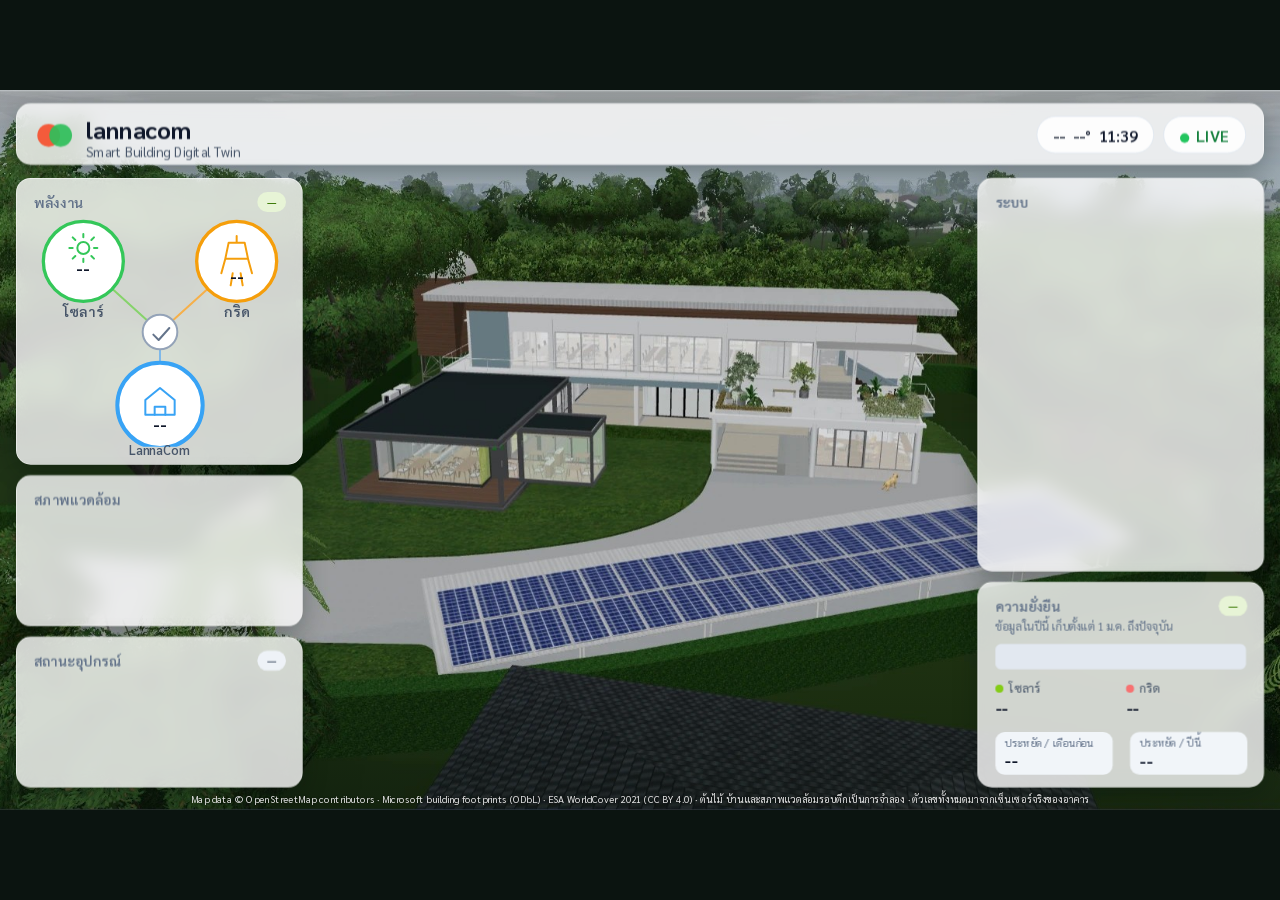
==== index.html @ 6d6b1e3d "Lannacom live showcase page" ====
<!DOCTYPE html>
<html lang="th">
<head>
<meta charset="UTF-8">
<meta name="viewport" content="width=device-width, initial-scale=1">
<title>Lannacom Smart Building — Live Showcase</title>
<link rel="preconnect" href="https://fonts.googleapis.com">
<link href="https://fonts.googleapis.com/css2?family=Sarabun:wght@400;500;600;700&display=swap" rel="stylesheet">
<style>
/* หน้าจอโชว์ (BrightSign) — โฮสต์แยกจากเว็บ Digital Twin · ดึงตัวเลขสดจาก config.js (API) · เวทีคงที่ 1920×1080 ย่อ/ขยายพอดีจอ
   เขียนแบบ Chromium รุ่นเก่าอ่านได้ (ไม่มี ?. ?? หรือ flex gap) */
*{box-sizing:border-box;margin:0;padding:0}
html,body{width:100%;height:100%;background:#0b1410;overflow:hidden;font-family:"Sarabun","Noto Sans Thai",system-ui,sans-serif;color:#1e293b}
#stage{position:absolute;left:0;top:0;width:1920px;height:1080px;transform-origin:0 0;background:#0b1410 url("bg.jpg") center center/cover no-repeat;overflow:hidden}
#stage:before{content:"";position:absolute;left:0;top:0;right:0;bottom:0;background:linear-gradient(180deg,rgba(6,16,10,.18),rgba(6,16,10,0) 22%,rgba(6,16,10,0) 78%,rgba(6,16,10,.34))}
.card{position:absolute;background:rgba(255,255,255,.88);border:1px solid rgba(255,255,255,.7);border-radius:22px;box-shadow:0 10px 36px rgba(8,20,12,.30);padding:22px 26px}
@supports (backdrop-filter:blur(1px)) or (-webkit-backdrop-filter:blur(1px)){.card{background:rgba(255,255,255,.80);-webkit-backdrop-filter:blur(14px);backdrop-filter:blur(14px)}}
.ttl{font-size:21px;font-weight:600;color:#64748b;letter-spacing:.2px}
.sub{font-size:17px;color:#64748b;margin-top:2px}
.badge{position:absolute;right:24px;top:20px;font-size:17px;font-weight:600;color:#3f7d0a;background:#e7f4d6;border-radius:999px;padding:4px 14px}
/* top bar */
#top{left:24px;top:20px;width:1872px;height:92px;padding:0 26px;display:block}
#brand{position:absolute;left:26px;top:14px}
#brand svg{position:absolute;left:0;top:2px}
#brand b{position:absolute;left:78px;top:0;font-size:36px;font-weight:700;color:#0f172a;white-space:nowrap;line-height:48px}
#brand span{position:absolute;left:78px;top:44px;font-size:20px;color:#475569;white-space:nowrap}
#pills{position:absolute;right:26px;top:18px;height:56px}
.pill{display:inline-block;height:56px;line-height:56px;border-radius:999px;background:rgba(255,255,255,.9);border:1px solid #dbe4ee;padding:0 24px;font-size:24px;font-weight:600;margin-left:14px;vertical-align:top;color:#0f172a}
.pill svg{vertical-align:-8px;margin-right:8px}
.pill.live{color:#15803d}
.dot{display:inline-block;width:14px;height:14px;border-radius:50%;background:#22c55e;margin-right:10px;vertical-align:-1px;animation:blink 1.8s ease-in-out infinite}
.pill.warn .dot{background:#f59e0b}
@keyframes blink{0%,100%{opacity:1}50%{opacity:.35}}
/* energy flow */
#energy{left:24px;top:132px;width:430px;height:430px}
#flow{position:absolute;left:25px;top:52px}
/* environment */
#env{left:24px;top:578px;width:430px;height:226px}
.grid2{position:absolute;left:26px;right:26px;top:58px}
.cell{position:absolute;width:176px;height:78px;background:#f1f5f9;border-radius:14px;padding:8px 16px}
.cell .k{font-size:17px;color:#64748b;line-height:20px}
.cell .v{font-size:31px;font-weight:600;color:#0f172a;line-height:40px;white-space:nowrap}
.cell .v i{font-style:normal;font-size:19px;font-weight:500;color:#475569;margin-left:5px}
/* equipment */
#eq{left:24px;top:820px;width:430px;height:226px}
.eqc{position:absolute;width:176px;height:78px;background:#f1f5f9;border-radius:14px;padding:8px 16px}
.eqc .k{font-size:19px;color:#475569;line-height:22px}
.eqc .k:before{content:"";display:inline-block;width:13px;height:13px;border-radius:50%;margin-right:9px;background:var(--c);vertical-align:-1px}
.eqc .v{font-size:36px;font-weight:700;color:#0f172a;line-height:44px}
/* systems */
#sys{right:24px;top:132px;width:430px;height:590px}
.tile{position:absolute;width:176px;height:112px;border-radius:16px;background:#f1f5f9;padding:12px 16px}
.tile .ic{width:30px;height:30px;color:#0f766e}
.tile .k{position:absolute;left:54px;top:14px;font-size:20px;font-weight:600;color:#334155;line-height:26px}
.tile .v{position:absolute;left:16px;bottom:10px;font-size:32px;font-weight:700;color:#0f172a;line-height:38px;white-space:nowrap}
.tile .v i{font-style:normal;font-size:18px;font-weight:500;color:#475569;margin-left:5px}
.tile.hide{display:none}
/* sustainability */
#sus{right:24px;top:738px;width:430px;height:308px}
#susbar{position:absolute;left:26px;right:26px;top:92px;height:38px;border-radius:8px;overflow:hidden;background:#e2e8f0}
#susbar div{float:left;height:38px;line-height:38px;text-align:center;font-size:19px;font-weight:700;color:#fff;overflow:hidden;white-space:nowrap}
.sl{position:absolute;top:146px;width:180px}
.sl .k{font-size:18px;color:#475569}
.sl .k:before{content:"";display:inline-block;width:12px;height:12px;border-radius:50%;margin-right:8px;background:var(--c)}
.sl .v{font-size:25px;font-weight:700;color:#0f172a;margin-top:2px;white-space:nowrap}
.sl .v i{font-style:normal;font-size:16px;font-weight:500;color:#475569}
.sv{position:absolute;top:224px;width:176px;height:64px;background:#f1f5f9;border-radius:14px;padding:6px 14px}
.sv .k{font-size:16px;color:#64748b;line-height:20px}
.sv .v{font-size:26px;font-weight:700;color:#0f172a;line-height:32px;white-space:nowrap}
#foot{position:absolute;left:0;right:0;bottom:8px;text-align:center;font-size:15px;color:rgba(255,255,255,.88);text-shadow:0 1px 3px rgba(0,0,0,.7)}
.fade{transition:opacity .5s}
</style>
</head>
<body>
<div id="stage">
  <!-- top bar -->
  <div id="top" class="card">
    <div id="brand">
      <svg width="62" height="62" viewBox="0 0 62 62"><circle cx="22" cy="31" r="17" fill="#f45b3b"/><circle cx="40" cy="31" r="17" fill="#2fbf5b" fill-opacity=".92"/></svg>
      <b>lannacom</b><span>Smart Building Digital Twin</span>
    </div>
    <div id="pills">
      <span class="pill" id="wx"><span id="wxic"></span><span id="wxtxt">--</span> &nbsp;<span id="wxt">--°</span> &nbsp;<span id="clock">--:--</span></span><span class="pill live" id="live"><span class="dot"></span><span id="livetxt">LIVE</span></span>
    </div>
  </div>

  <!-- energy -->
  <div id="energy" class="card">
    <div class="ttl" id="t_energy">พลังงาน</div><span class="badge" id="b_energy">—</span>
    <svg id="flow" width="380" height="350" viewBox="0 0 380 350">
      <defs><path id="p1" d="M95 92 L190 178"/><path id="p2" d="M285 92 L190 178"/><path id="p3" d="M190 178 L190 252"/></defs>
      <use href="#p1" xlink:href="#p1" fill="none" stroke="#86d36b" stroke-width="3"/>
      <use href="#p2" xlink:href="#p2" fill="none" stroke="#f6b04a" stroke-width="3"/>
      <use href="#p3" xlink:href="#p3" fill="none" stroke="#7fb9ea" stroke-width="3"/>
      <g id="dots"></g>
      <circle cx="75" cy="72" r="60" fill="#fff" stroke="#34c759" stroke-width="5"/>
      <g stroke="#34c759" stroke-width="3" stroke-linecap="round"><circle cx="75" cy="52" r="9" fill="none"/><path d="M75 36v-5M75 73v-5M59 52h-5M96 52h-5M63 40l-4-4M87 64l4 4M87 40l4-4M63 64l-4 4"/></g>
      <text id="n_solar" x="75" y="92" text-anchor="middle" font-size="25" font-weight="700" fill="#0f172a">--</text>
      <text x="75" y="156" text-anchor="middle" font-size="21" font-weight="600" fill="#475569" id="l_solar">โซลาร์</text>
      <circle cx="305" cy="72" r="60" fill="#fff" stroke="#f59e0b" stroke-width="5"/>
      <g stroke="#f59e0b" stroke-width="3" stroke-linecap="round" stroke-linejoin="round" fill="none"><path d="M305 34v10M293 44h24l5 24h-34zM288 68l-6 22M322 68l6 22M299 90l-3 18M311 90l3 18"/></g>
      <text id="n_grid" x="305" y="104" text-anchor="middle" font-size="25" font-weight="700" fill="#0f172a">--</text>
      <text x="305" y="156" text-anchor="middle" font-size="21" font-weight="600" fill="#475569" id="l_grid">กริด</text>
      <circle cx="190" cy="178" r="26" fill="#fff" stroke="#94a3b8" stroke-width="3"/>
      <path d="M180 182l8 8 16-18" stroke="#64748b" stroke-width="3" fill="none" stroke-linecap="round" stroke-linejoin="round"/>
      <circle cx="190" cy="288" r="64" fill="#fff" stroke="#38a3f5" stroke-width="6"/>
      <g stroke="#38a3f5" stroke-width="3" stroke-linecap="round" stroke-linejoin="round" fill="none"><path d="M168 280l22-18 22 18v22h-44z"/><path d="M182 302v-12h16v12"/></g>
      <text id="n_home" x="190" y="326" text-anchor="middle" font-size="26" font-weight="700" fill="#0f172a">--</text>
    </svg>
    <div id="l_home" style="position:absolute;left:0;right:0;top:394px;text-align:center;font-size:19px;color:#475569;font-weight:600">LannaCom</div>
  </div>

  <!-- environment -->
  <div id="env" class="card"><div class="ttl" id="t_env">สภาพแวดล้อม</div><span class="badge" id="b_env" style="display:none"></span>
    <div class="grid2" id="envg"></div></div>

  <!-- equipment -->
  <div id="eq" class="card"><div class="ttl" id="t_eq">สถานะอุปกรณ์</div><span class="badge" id="b_eq" style="background:#eef2f7;color:#475569">—</span>
    <div class="grid2" id="eqg"></div></div>

  <!-- systems -->
  <div id="sys" class="card"><div class="ttl" id="t_sys">ระบบ</div><div id="sysg" style="position:absolute;left:26px;right:26px;top:62px"></div></div>

  <!-- sustainability -->
  <div id="sus" class="card"><div class="ttl" id="t_sus">ความยั่งยืน</div><span class="badge" id="b_sus">—</span>
    <div class="sub" id="s_sus" style="position:absolute;left:26px;top:52px">ข้อมูลในปีนี้ เก็บตั้งแต่ 1 ม.ค. ถึงปัจจุบัน</div>
    <div id="susbar"></div>
    <div class="sl" style="left:26px;--c:#84cc16"><div class="k" id="k_ysolar">โซลาร์</div><div class="v" id="v_ysolar">--</div></div>
    <div class="sl" style="left:222px;--c:#f87171"><div class="k" id="k_ygrid">กริด</div><div class="v" id="v_ygrid">--</div></div>
    <div class="sv" style="left:26px"><div class="k" id="k_sm">ประหยัด / เดือนก่อน</div><div class="v" id="v_sm">--</div></div>
    <div class="sv" style="left:228px"><div class="k" id="k_sy">ประหยัด / ปีนี้</div><div class="v" id="v_sy">--</div></div>
  </div>

  <div id="foot">Map data © OpenStreetMap contributors · Microsoft building footprints (ODbL) · ESA WorldCover 2021 (CC BY 4.0) · ต้นไม้ บ้านและสภาพแวดล้อมรอบตึกเป็นการจำลอง · ตัวเลขทั้งหมดมาจากเซ็นเซอร์จริงของอาคาร</div>
</div>

<script src="config.js"></script>
<script>
(function () {
  var C = window.SHOWCASE_CONFIG || {};
  var API = (new RegExp("[?&]api=([^&]+)").exec(location.search) || [])[1];
  API = API ? decodeURIComponent(API) : C.api;
  var EVERY = (C.refreshSeconds || 20) * 1000;
  var LANG = ((new RegExp("[?&]lang=([a-z]+)").exec(location.search) || [])[1] || C.lang || "th");
  var T = {
    th: { energy: "พลังงาน", env: "สภาพแวดล้อม", eq: "สถานะอุปกรณ์", sys: "ระบบ", sus: "ความยั่งยืน", solar: "โซลาร์", grid: "กริด", temp: "อุณหภูมิ", hum: "ความชื้น", co2: "CO₂", pm: "PM2.5", ok: "ปกติ", warn: "เตือน", off: "ไม่ตอบสนอง", total: "ทั้งหมด", units: "ตัว", comfort: "ความสบาย", good: "ดี", fair: "พอใช้", poor: "ควรระวัง",
      susSub: "ข้อมูลในปีนี้ เก็บตั้งแต่ 1 ม.ค. ถึงปัจจุบัน", yr: "/ปี", saveM: "ประหยัด / เดือนก่อน", saveY: "ประหยัด / ปีนี้", sOf: "โซลาร์", live: "LIVE", lastRead: "ค่าล่าสุด",
      power: "พลังงาน", ev: "รถ EV", air: "คุณภาพอากาศ", ac: "ปรับอากาศ", light: "แสงสว่าง", cctv: "กล้องวงจรปิด", co2s: "CO₂ ที่ลดได้", evAll: "ชาร์จสะสม", on: "เปิด",
      wx: { clear: "แจ่มใส", partly: "มีเมฆบางส่วน", cloudy: "เมฆมาก", fog: "หมอก", drizzle: "ฝนปรอย", rain: "ฝน", heavy_rain: "ฝนหนัก", thunder: "พายุฟ้าคะนอง", storm: "พายุฟ้าคะนอง" } },
    en: { energy: "Energy", env: "Environment", eq: "Equipment status", sys: "Systems", sus: "Sustainability", solar: "Solar", grid: "Grid", temp: "Temperature", hum: "Humidity", co2: "CO₂", pm: "PM2.5", ok: "Normal", warn: "Alert", off: "No response", total: "Total", units: "devices", comfort: "Comfort", good: "Good", fair: "Fair", poor: "Caution",
      susSub: "This calendar year, since 1 Jan", yr: "/yr", saveM: "Saved / last month", saveY: "Saved / this year", sOf: "Solar", live: "LIVE", lastRead: "Last reading",
      power: "Energy", ev: "EV", air: "Air quality", ac: "Air-con", light: "Lighting", cctv: "CCTV", co2s: "CO₂ avoided", evAll: "Delivered", on: "on",
      wx: { clear: "Clear", partly: "Partly cloudy", cloudy: "Cloudy", fog: "Fog", drizzle: "Drizzle", rain: "Rain", heavy_rain: "Heavy rain", thunder: "Thunderstorm", storm: "Thunderstorm" } }
  }[LANG] || null;
  if (!T) T = {};
  function $(id) { return document.getElementById(id); }
  function fit() {
    var s = Math.min(innerWidth / 1920, innerHeight / 1080), st = $("stage");
    st.style.transform = "scale(" + s + ")";
    st.style.left = Math.round((innerWidth - 1920 * s) / 2) + "px";
    st.style.top = Math.round((innerHeight - 1080 * s) / 2) + "px";
  }
  fit(); addEventListener("resize", fit);

  function num(v, d) { return v === null || v === undefined ? "--" : (d ? v.toFixed(d) : Math.round(v)).toString().replace(/\B(?=(\d{3})+(?!\d))/g, ","); }
  function has(v) { return v !== null && v !== undefined; }

  // ── static labels
  var ids = { t_energy: T.energy, t_env: T.env, t_eq: T.eq, t_sys: T.sys, t_sus: T.sus, l_solar: T.solar, l_grid: T.grid, s_sus: T.susSub, k_sm: T.saveM, k_sy: T.saveY, k_ysolar: T.solar, k_ygrid: T.grid };
  for (var k in ids) if ($(k)) $(k).textContent = ids[k];
  document.documentElement.lang = LANG;

  // ── clock (Bangkok)
  function tick() {
    var d = new Date(Date.now() + (new Date().getTimezoneOffset() + 420) * 60000), p = function (n) { return (n < 10 ? "0" : "") + n; };
    $("clock").textContent = p(d.getHours()) + ":" + p(d.getMinutes());
  }
  tick(); setInterval(tick, 10000);

  // ── energy-flow dots (SMIL) : วิ่งเมื่อมีกำลังไฟ
  var DOTS = [["p1", "#34c759"], ["p2", "#f59e0b"], ["p3", "#38a3f5"]];
  function dotsHTML(active) {
    var s = "";
    for (var i = 0; i < DOTS.length; i++) {
      if (!active[i]) continue;
      for (var j = 0; j < 3; j++) s += '<circle r="6" fill="' + DOTS[i][1] + '"><animateMotion dur="2.6s" begin="' + (j * 0.87) + 's" repeatCount="indefinite"><mpath href="#' + DOTS[i][0] + '" xlink:href="#' + DOTS[i][0] + '"/></animateMotion></circle>';
    }
    $("dots").innerHTML = s;
  }
  var lastDots = "";

  var ICON = {
    bolt: '<path d="M13 2L4 14h7l-1 8 9-12h-7z"/>', sun: '<circle cx="12" cy="12" r="4"/><path d="M12 2v2M12 20v2M2 12h2M20 12h2M5 5l1.5 1.5M17.5 17.5L19 19M5 19l1.5-1.5M17.5 6.5L19 5"/>',
    car: '<path d="M5 17h14M6 17v2M18 17v2M4 13l2-6h12l2 6v4H4z"/><circle cx="8" cy="14" r="1"/><circle cx="16" cy="14" r="1"/>', wind: '<path d="M3 9h11a3 3 0 1 0-3-3M3 15h15a3 3 0 1 1-3 3M3 12h8"/>',
    ac: '<path d="M12 2v20M5 6l14 12M19 6L5 18M3 12h18"/>', lamp: '<path d="M9 18h6M10 21h4M12 3a6 6 0 0 0-4 10c1 1 1 2 1 3h6c0-1 0-2 1-3a6 6 0 0 0-4-10z"/>',
    cam: '<rect x="2" y="7" width="14" height="10" rx="2"/><path d="M16 11l6-3v8l-6-3z"/>', leaf: '<path d="M11 20A7 7 0 0 1 9.8 6.1C15.5 5 17 4.5 19 2c1 2 2 4.2 2 8 0 5.5-4.8 10-10 10z"/><path d="M2 21c0-3 2-5.4 5-6"/>'
  };
  function ic(n) { return '<svg class="ic" viewBox="0 0 24 24" fill="none" stroke="currentColor" stroke-width="2" stroke-linecap="round" stroke-linejoin="round">' + ICON[n] + '</svg>'; }
  function wxIcon(kind, night) {
    var c = "#0f172a", cloud = '<path d="M7 18h10a4 4 0 0 0 .5-8A6 6 0 0 0 6 11a3.5 3.5 0 0 0 1 7z"/>';
    var inner = kind === "clear" ? (night ? '<path d="M20 14.5A8 8 0 1 1 9.5 4a6.5 6.5 0 0 0 10.5 10.5z"/>' : ICON.sun)
      : kind === "partly" ? '<path d="M12 3v2M4.2 6.2l1.4 1.4M20 12h2M2 12h2"/><circle cx="12" cy="10" r="3.4"/><path d="M8 20h9a3.5 3.5 0 0 0 .4-7"/>'
      : kind === "fog" ? cloud + '<path d="M5 21h14"/>'
      : (kind === "drizzle" || kind === "rain" || kind === "heavy_rain") ? cloud + '<path d="M8 21l1-2M12 21l1-2M16 21l1-2"/>'
      : (kind === "thunder" || kind === "storm") ? cloud + '<path d="M12 13l-2 4h3l-1 4"/>' : cloud;
    return '<svg width="34" height="34" viewBox="0 0 24 24" fill="none" stroke="' + c + '" stroke-width="2" stroke-linecap="round" stroke-linejoin="round">' + inner + '</svg>';
  }

  function render(d) {
    var e = d.energy || {}, a = (d.air && d.air.office) || {}, y = d.year || {}, sv = d.savings || {}, q = d.equipment, s = d.systems || {}, w = d.weather;
    // top
    if (w) {
      $("wxic").innerHTML = wxIcon(w.kind, !w.is_day); $("wxtxt").textContent = T.wx[w.kind] || ""; $("wxt").textContent = has(w.temp) ? w.temp + "°" : "--°";
    }
    var live = $("live");
    if (d.stale) { live.className = "pill live warn"; $("livetxt").textContent = T.lastRead; } else { live.className = "pill live"; $("livetxt").textContent = T.live; }
    // energy
    $("n_solar").textContent = has(e.solar_kw) ? e.solar_kw.toFixed(2) + " kW" : "--";
    $("n_grid").textContent = has(e.grid_kw) ? e.grid_kw.toFixed(2) + " kW" : "--";
    $("n_home").textContent = has(e.home_kw) ? e.home_kw.toFixed(2) + " kW" : "--";
    var act = [has(e.solar_kw) && e.solar_kw > 0.05, has(e.grid_kw) && e.grid_kw > 0.05, has(e.home_kw) && e.home_kw > 0.05], key = act.join();
    if (key !== lastDots) { dotsHTML(act); lastDots = key; }
    $("b_energy").style.display = "none";
    // environment (เฉพาะค่าที่มี)
    var cells = [[T.temp, a.temp, "°C", 1], [T.hum, a.humidity, "%", 0], [T.co2, a.co2, "ppm", 0], [T.pm, has(a.pm25) ? a.pm25 : (d.air ? d.air.outdoor_pm25 : null), "µg/m³", 0]];
    var h = "";
    for (var i = 0; i < cells.length; i++) h += '<div class="cell" style="left:' + (i % 2 ? 202 : 0) + 'px;top:' + (i > 1 ? 90 : 0) + 'px"><div class="k">' + cells[i][0] + '</div><div class="v">' + (has(cells[i][1]) ? num(cells[i][1], cells[i][3]) : "--") + '<i>' + cells[i][2] + '</i></div></div>';
    $("envg").innerHTML = h;
    var pm = has(a.pm25) ? a.pm25 : (d.air ? d.air.outdoor_pm25 : null), co2 = a.co2, bad = (has(co2) && co2 > 1000) || (has(pm) && pm > 50), mid = (has(co2) && co2 > 800) || (has(pm) && pm > 25);
    var bE = $("b_env"); if (has(pm) || has(co2)) { bE.style.display = ""; bE.textContent = T.comfort + ": " + (bad ? T.poor : mid ? T.fair : T.good); bE.style.color = bad ? "#b91c1c" : mid ? "#a16207" : "#3f7d0a"; bE.style.background = bad ? "#fee2e2" : mid ? "#fef3c7" : "#e7f4d6"; }
    // equipment
    if (q) {
      var cl = [[T.ok, q.online, "#22c55e"], [T.warn, q.alarm, "#f59e0b"], [T.off, q.off, "#94a3b8"], [T.total, q.total, "#38a3f5"]];   // ไม่โชว์ "ผิดพลาด": ตัวเลขนั้นมาจากการเฝ้าดูในเบราว์เซอร์ของ Digital Twin ไม่มีบนเซิร์ฟเวอร์
      var eh = "";
      for (var j = 0; j < cl.length; j++) eh += '<div class="eqc" style="--c:' + cl[j][2] + ';left:' + (j % 2 ? 202 : 0) + 'px;top:' + (j > 1 ? 90 : 0) + 'px"><div class="k">' + cl[j][0] + '</div><div class="v">' + num(cl[j][1]) + '</div></div>';
      $("eqg").innerHTML = eh; $("b_eq").style.display = "none";
    }
    // systems tiles (ซ่อนช่องที่ไม่มีข้อมูล)
    var tiles = [
      [T.power, "bolt", has(e.home_kw) ? num(e.home_kw, 1) : null, "kW"], [T.solar, "sun", has(e.solar_kw) ? num(e.solar_kw, 1) : null, "kW"],
      [T.ev, "car", d.ev && has(d.ev.kwh_total) ? num(d.ev.kwh_total) : null, "kWh"], [T.air + " PM2.5", "wind", has(pm) ? num(pm) : null, "µg/m³"],
      [T.ac, "ac", s.ac_total ? s.ac_on + "/" + s.ac_total : null, ""], [T.light, "lamp", s.lights_total ? s.lights_on + "/" + s.lights_total : null, ""],
      [T.cctv, "cam", s.cameras_online > 0 ? s.cameras_online + "/" + s.cameras_total : null, ""], [T.co2s, "leaf", has(e.co2_avoided_kg) ? num(e.co2_avoided_kg) : null, "kg"]
    ];
    var th = "", n = 0;
    for (var t = 0; t < tiles.length; t++) {
      if (tiles[t][2] === null) continue;
      th += '<div class="tile" style="left:' + (n % 2 ? 202 : 0) + 'px;top:' + (Math.floor(n / 2) * 128) + 'px">' + ic(tiles[t][1]) + '<div class="k">' + tiles[t][0] + '</div><div class="v">' + tiles[t][2] + (tiles[t][3] ? '<i>' + tiles[t][3] + '</i>' : '') + '</div></div>';
      n++;
    }
    $("sysg").innerHTML = th;
    // sustainability
    var sp = has(y.solar_pct) ? y.solar_pct : null;
    if (sp !== null) {
      $("susbar").innerHTML = '<div style="width:' + sp + '%;background:#84cc16">' + (sp >= 14 ? sp.toFixed(1) + "%" : "") + '</div><div style="width:' + (100 - sp) + '%;background:#f87171">' + (100 - sp >= 14 ? (100 - sp).toFixed(1) + "%" : "") + '</div>';
      $("b_sus").textContent = T.sOf + " " + Math.round(sp) + "%";
    }
    $("v_ysolar").innerHTML = num(y.solar_kwh) + ' <i>kWh' + T.yr + '</i>'; $("v_ygrid").innerHTML = num(y.grid_kwh) + ' <i>kWh' + T.yr + '</i>';
    $("v_sm").textContent = has(sv.last_month_thb) ? num(sv.last_month_thb) + " ฿" : "--"; $("v_sy").textContent = has(sv.year_thb) ? num(sv.year_thb) + " ฿" : "--";
  }

  var fails = 0;
  function load() {
    if (!API) return;
    var x = new XMLHttpRequest();
    x.open("GET", API + (API.indexOf("?") > -1 ? "&" : "?") + "t=" + Date.now(), true);
    x.timeout = 15000;
    x.onload = function () {
      try { render(JSON.parse(x.responseText)); fails = 0; } catch (e) { fails++; }
    };
    x.onerror = x.ontimeout = function () { fails++; if (fails > 3) { var l = $("live"); l.className = "pill live warn"; $("livetxt").textContent = T.lastRead; } };
  x.send();
  }
  load(); setInterval(load, EVERY);
  // รีโหลดหน้าเองทุก 6 ชม. กันหน่วยความจำสะสมบนเครื่องเล่น
  setTimeout(function () { location.reload(); }, 6 * 3600 * 1000);
  window.__showcase = { render: render };
})();
</script>
</body>
</html>
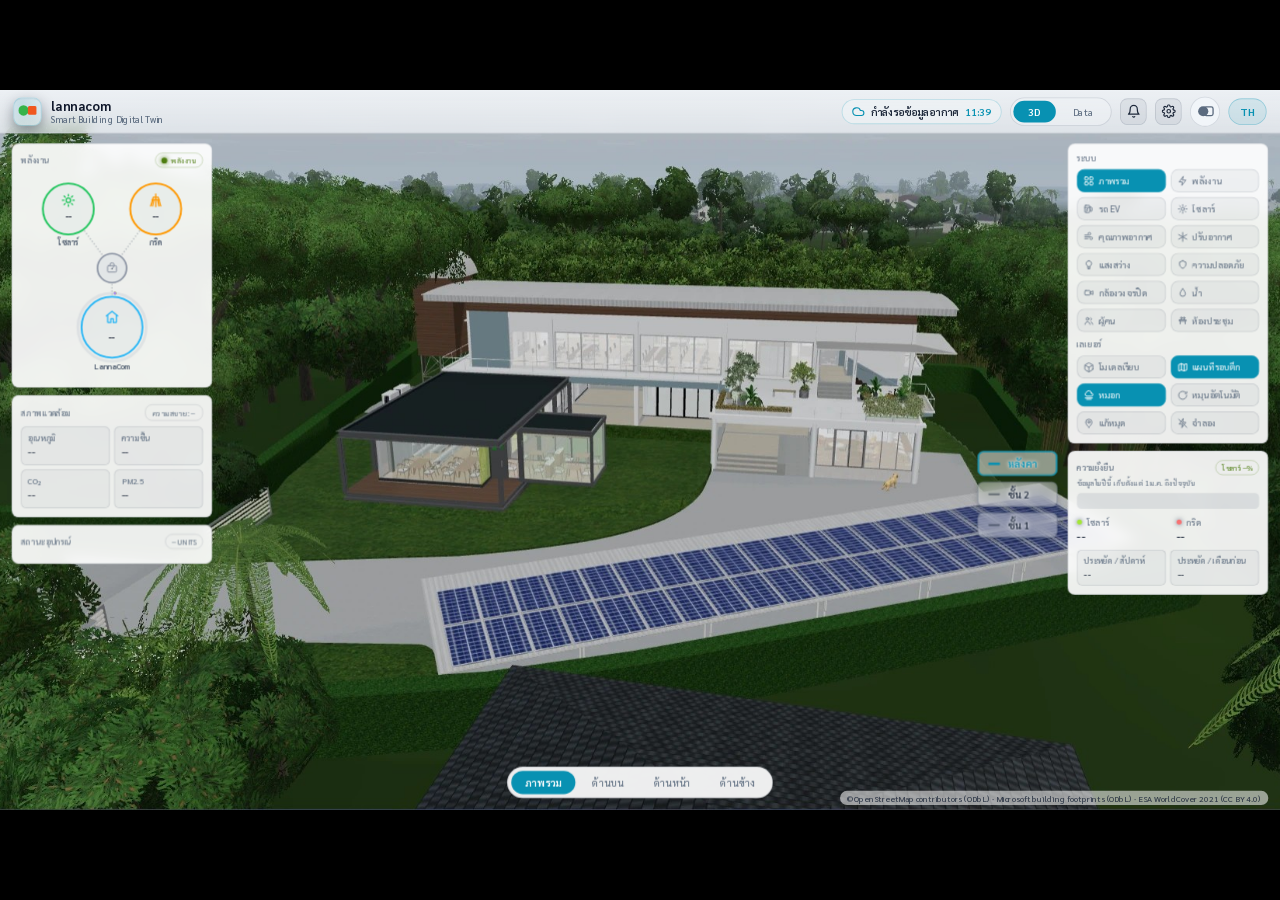
==== commit f1bcbd08: "Showcase: panels and top bar are now the Digital Twin's own CSS/markup (identical look), live energy" ====
--- a/index.html
+++ b/index.html
@@ -1,281 +1,173 @@
-<!DOCTYPE html>
-<html lang="th">
+<!doctype html>
+<!-- ไฟล์นี้คือแม่แบบ — showcase/index.html สร้างจากมันด้วย `node tools/build-showcase.js` (แทนที่ {{...}} ด้วยมาร์กอัปจริงของหน้า 3D ใน public/index.html) -->
+<html lang="th" data-theme="light">
 <head>
-<meta charset="UTF-8">
+<meta charset="utf-8">
 <meta name="viewport" content="width=device-width, initial-scale=1">
-<title>Lannacom Smart Building — Live Showcase</title>
-<link rel="preconnect" href="https://fonts.googleapis.com">
+<title>Lannacom Live Showcase</title>
+<meta name="robots" content="noindex">
 <link href="https://fonts.googleapis.com/css2?family=Sarabun:wght@400;500;600;700&display=swap" rel="stylesheet">
-<style>
-/* หน้าจอโชว์ (BrightSign) — โฮสต์แยกจากเว็บ Digital Twin · ดึงตัวเลขสดจาก config.js (API) · เวทีคงที่ 1920×1080 ย่อ/ขยายพอดีจอ
-   เขียนแบบ Chromium รุ่นเก่าอ่านได้ (ไม่มี ?. ?? หรือ flex gap) */
-*{box-sizing:border-box;margin:0;padding:0}
-html,body{width:100%;height:100%;background:#0b1410;overflow:hidden;font-family:"Sarabun","Noto Sans Thai",system-ui,sans-serif;color:#1e293b}
-#stage{position:absolute;left:0;top:0;width:1920px;height:1080px;transform-origin:0 0;background:#0b1410 url("bg.jpg") center center/cover no-repeat;overflow:hidden}
-#stage:before{content:"";position:absolute;left:0;top:0;right:0;bottom:0;background:linear-gradient(180deg,rgba(6,16,10,.18),rgba(6,16,10,0) 22%,rgba(6,16,10,0) 78%,rgba(6,16,10,.34))}
-.card{position:absolute;background:rgba(255,255,255,.88);border:1px solid rgba(255,255,255,.7);border-radius:22px;box-shadow:0 10px 36px rgba(8,20,12,.30);padding:22px 26px}
-@supports (backdrop-filter:blur(1px)) or (-webkit-backdrop-filter:blur(1px)){.card{background:rgba(255,255,255,.80);-webkit-backdrop-filter:blur(14px);backdrop-filter:blur(14px)}}
-.ttl{font-size:21px;font-weight:600;color:#64748b;letter-spacing:.2px}
-.sub{font-size:17px;color:#64748b;margin-top:2px}
-.badge{position:absolute;right:24px;top:20px;font-size:17px;font-weight:600;color:#3f7d0a;background:#e7f4d6;border-radius:999px;padding:4px 14px}
-/* top bar */
-#top{left:24px;top:20px;width:1872px;height:92px;padding:0 26px;display:block}
-#brand{position:absolute;left:26px;top:14px}
-#brand svg{position:absolute;left:0;top:2px}
-#brand b{position:absolute;left:78px;top:0;font-size:36px;font-weight:700;color:#0f172a;white-space:nowrap;line-height:48px}
-#brand span{position:absolute;left:78px;top:44px;font-size:20px;color:#475569;white-space:nowrap}
-#pills{position:absolute;right:26px;top:18px;height:56px}
-.pill{display:inline-block;height:56px;line-height:56px;border-radius:999px;background:rgba(255,255,255,.9);border:1px solid #dbe4ee;padding:0 24px;font-size:24px;font-weight:600;margin-left:14px;vertical-align:top;color:#0f172a}
-.pill svg{vertical-align:-8px;margin-right:8px}
-.pill.live{color:#15803d}
-.dot{display:inline-block;width:14px;height:14px;border-radius:50%;background:#22c55e;margin-right:10px;vertical-align:-1px;animation:blink 1.8s ease-in-out infinite}
-.pill.warn .dot{background:#f59e0b}
-@keyframes blink{0%,100%{opacity:1}50%{opacity:.35}}
-/* energy flow */
-#energy{left:24px;top:132px;width:430px;height:430px}
-#flow{position:absolute;left:25px;top:52px}
-/* environment */
-#env{left:24px;top:578px;width:430px;height:226px}
-.grid2{position:absolute;left:26px;right:26px;top:58px}
-.cell{position:absolute;width:176px;height:78px;background:#f1f5f9;border-radius:14px;padding:8px 16px}
-.cell .k{font-size:17px;color:#64748b;line-height:20px}
-.cell .v{font-size:31px;font-weight:600;color:#0f172a;line-height:40px;white-space:nowrap}
-.cell .v i{font-style:normal;font-size:19px;font-weight:500;color:#475569;margin-left:5px}
-/* equipment */
-#eq{left:24px;top:820px;width:430px;height:226px}
-.eqc{position:absolute;width:176px;height:78px;background:#f1f5f9;border-radius:14px;padding:8px 16px}
-.eqc .k{font-size:19px;color:#475569;line-height:22px}
-.eqc .k:before{content:"";display:inline-block;width:13px;height:13px;border-radius:50%;margin-right:9px;background:var(--c);vertical-align:-1px}
-.eqc .v{font-size:36px;font-weight:700;color:#0f172a;line-height:44px}
-/* systems */
-#sys{right:24px;top:132px;width:430px;height:590px}
-.tile{position:absolute;width:176px;height:112px;border-radius:16px;background:#f1f5f9;padding:12px 16px}
-.tile .ic{width:30px;height:30px;color:#0f766e}
-.tile .k{position:absolute;left:54px;top:14px;font-size:20px;font-weight:600;color:#334155;line-height:26px}
-.tile .v{position:absolute;left:16px;bottom:10px;font-size:32px;font-weight:700;color:#0f172a;line-height:38px;white-space:nowrap}
-.tile .v i{font-style:normal;font-size:18px;font-weight:500;color:#475569;margin-left:5px}
-.tile.hide{display:none}
-/* sustainability */
-#sus{right:24px;top:738px;width:430px;height:308px}
-#susbar{position:absolute;left:26px;right:26px;top:92px;height:38px;border-radius:8px;overflow:hidden;background:#e2e8f0}
-#susbar div{float:left;height:38px;line-height:38px;text-align:center;font-size:19px;font-weight:700;color:#fff;overflow:hidden;white-space:nowrap}
-.sl{position:absolute;top:146px;width:180px}
-.sl .k{font-size:18px;color:#475569}
-.sl .k:before{content:"";display:inline-block;width:12px;height:12px;border-radius:50%;margin-right:8px;background:var(--c)}
-.sl .v{font-size:25px;font-weight:700;color:#0f172a;margin-top:2px;white-space:nowrap}
-.sl .v i{font-style:normal;font-size:16px;font-weight:500;color:#475569}
-.sv{position:absolute;top:224px;width:176px;height:64px;background:#f1f5f9;border-radius:14px;padding:6px 14px}
-.sv .k{font-size:16px;color:#64748b;line-height:20px}
-.sv .v{font-size:26px;font-weight:700;color:#0f172a;line-height:32px;white-space:nowrap}
-#foot{position:absolute;left:0;right:0;bottom:8px;text-align:center;font-size:15px;color:rgba(255,255,255,.88);text-shadow:0 1px 3px rgba(0,0,0,.7)}
-.fade{transition:opacity .5s}
-</style>
+<link rel="stylesheet" href="twin.css">
 </head>
 <body>
 <div id="stage">
-  <!-- top bar -->
-  <div id="top" class="card">
-    <div id="brand">
-      <svg width="62" height="62" viewBox="0 0 62 62"><circle cx="22" cy="31" r="17" fill="#f45b3b"/><circle cx="40" cy="31" r="17" fill="#2fbf5b" fill-opacity=".92"/></svg>
-      <b>lannacom</b><span>Smart Building Digital Twin</span>
-    </div>
-    <div id="pills">
-      <span class="pill" id="wx"><span id="wxic"></span><span id="wxtxt">--</span> &nbsp;<span id="wxt">--°</span> &nbsp;<span id="clock">--:--</span></span><span class="pill live" id="live"><span class="dot"></span><span id="livetxt">LIVE</span></span>
+<header class="topbar">
+  <!-- มือถือ: แตะโลโก้เพื่อเปิดแผงเมนูเลื่อนซ้าย (#panelDrawer) — บน desktop โลโก้เป็นแค่โลโก้เฉยๆ ดู syncPanelLocation/openDrawer ใน app.js -->
+  <div class="brand" id="brandMenuBtn" role="button" tabindex="0" aria-label="Open menu" aria-expanded="false">
+    <span class="brand-mark">
+      <svg width="22" height="15" viewBox="0 0 46 30" aria-hidden="true">
+        <circle cx="13" cy="13" r="13" fill="#36b34a"/>
+        <rect x="24" y="2" width="22" height="22" rx="4" fill="#f0571f"/>
+      </svg>
+    </span>
+    <div class="brand-text">
+      <div class="brand-word">lannacom</div>
+      <div class="brand-name">Smart Building Digital Twin</div>
     </div>
   </div>
 
-  <!-- energy -->
-  <div id="energy" class="card">
-    <div class="ttl" id="t_energy">พลังงาน</div><span class="badge" id="b_energy">—</span>
-    <svg id="flow" width="380" height="350" viewBox="0 0 380 350">
-      <defs><path id="p1" d="M95 92 L190 178"/><path id="p2" d="M285 92 L190 178"/><path id="p3" d="M190 178 L190 252"/></defs>
-      <use href="#p1" xlink:href="#p1" fill="none" stroke="#86d36b" stroke-width="3"/>
-      <use href="#p2" xlink:href="#p2" fill="none" stroke="#f6b04a" stroke-width="3"/>
-      <use href="#p3" xlink:href="#p3" fill="none" stroke="#7fb9ea" stroke-width="3"/>
-      <g id="dots"></g>
-      <circle cx="75" cy="72" r="60" fill="#fff" stroke="#34c759" stroke-width="5"/>
-      <g stroke="#34c759" stroke-width="3" stroke-linecap="round"><circle cx="75" cy="52" r="9" fill="none"/><path d="M75 36v-5M75 73v-5M59 52h-5M96 52h-5M63 40l-4-4M87 64l4 4M87 40l4-4M63 64l-4 4"/></g>
-      <text id="n_solar" x="75" y="92" text-anchor="middle" font-size="25" font-weight="700" fill="#0f172a">--</text>
-      <text x="75" y="156" text-anchor="middle" font-size="21" font-weight="600" fill="#475569" id="l_solar">โซลาร์</text>
-      <circle cx="305" cy="72" r="60" fill="#fff" stroke="#f59e0b" stroke-width="5"/>
-      <g stroke="#f59e0b" stroke-width="3" stroke-linecap="round" stroke-linejoin="round" fill="none"><path d="M305 34v10M293 44h24l5 24h-34zM288 68l-6 22M322 68l6 22M299 90l-3 18M311 90l3 18"/></g>
-      <text id="n_grid" x="305" y="104" text-anchor="middle" font-size="25" font-weight="700" fill="#0f172a">--</text>
-      <text x="305" y="156" text-anchor="middle" font-size="21" font-weight="600" fill="#475569" id="l_grid">กริด</text>
-      <circle cx="190" cy="178" r="26" fill="#fff" stroke="#94a3b8" stroke-width="3"/>
-      <path d="M180 182l8 8 16-18" stroke="#64748b" stroke-width="3" fill="none" stroke-linecap="round" stroke-linejoin="round"/>
-      <circle cx="190" cy="288" r="64" fill="#fff" stroke="#38a3f5" stroke-width="6"/>
-      <g stroke="#38a3f5" stroke-width="3" stroke-linecap="round" stroke-linejoin="round" fill="none"><path d="M168 280l22-18 22 18v22h-44z"/><path d="M182 302v-12h16v12"/></g>
-      <text id="n_home" x="190" y="326" text-anchor="middle" font-size="26" font-weight="700" fill="#0f172a">--</text>
-    </svg>
-    <div id="l_home" style="position:absolute;left:0;right:0;top:394px;text-align:center;font-size:19px;color:#475569;font-weight:600">LannaCom</div>
+  <div class="topbar-mid">
+    <!-- มือถือเท่านั้น: ชิปย่อ % พลังงานสะอาด แตะแล้วเปิดแผงเมนูซ้ายตรงไปหัวข้อ SUSTAINABILITY เลย — ดู openPanelDrawerToSustain ใน app.js -->
+    <button id="susTopbarChip" class="topbar-sus-chip" type="button" aria-label="Sustainability"><svg width="14" height="14" viewBox="0 0 24 24" fill="none" stroke="currentColor" stroke-width="2" stroke-linecap="round" stroke-linejoin="round" aria-hidden="true" style="vertical-align:-2px"><path d="M11 20A7 7 0 0 1 9.8 6.1C15.5 5 17 4.48 19 2c1 2 2 4.18 2 8 0 5.5-4.78 10-11 10Z"/><path d="M2 21c0-3 1.85-5.36 5.08-6C9.5 14.52 12 13 13 12"/></svg> <span id="susTopbarValue">--%</span></button>
+    <!-- ปุ่มสภาพอากาศ (แทนนาฬิกาเดิม): ไอคอน + สภาพ + อุณหภูมิ + เวลา — กดเปิดแผง สด / จำลอง / ปิด (ดู section WEATHER ใน app.js) -->
+    <div id="wxWidget" class="wx-widget">
+      <button id="wxPill" class="wx-pill" type="button" aria-expanded="false" aria-controls="wxPanel"></button>
+      <div id="wxPanel" class="wx-panel hidden" role="dialog"></div>
+    </div>
+    <div id="viewToggle" class="view-toggle">
+      <button data-mode="3d" class="active">3D</button>
+      <button data-mode="data">Data</button>
+    </div>
+    <div class="bell-wrap">
+      <button id="alertsBtn" class="icon-btn" aria-label="View alerts" title="View alerts" data-i18n-title="topbar.alerts" aria-expanded="false">
+        <svg class="hud-ic" viewBox="0 0 24 24" fill="none" stroke="currentColor" stroke-width="2" stroke-linecap="round" stroke-linejoin="round" aria-hidden="true"><path d="M18 8a6 6 0 1 0-12 0c0 7-3 9-3 9h18s-3-2-3-9"/><path d="M13.7 21a2 2 0 0 1-3.4 0"/></svg>
+        <span class="menu-row-label" data-i18n="topbar.alerts">View alerts</span>
+        <span class="icon-badge hidden" id="alertsBadge">0</span>
+      </button>
+      <div id="alertsDropdown" class="alerts-dropdown hidden">
+        <div class="ad-head"><span data-i18n="alerts.title">ALERTS</span> <span id="alertsDdCount" class="ad-count">0</span></div>
+        <div id="alertList" class="alert-list"></div>
+      </div>
+    </div>
+    <div class="settings-wrap">
+      <button id="settingsBtn" class="icon-btn" aria-label="Settings" title="Settings" data-i18n-title="topbar.settings" aria-expanded="false">
+        <svg class="hud-ic" viewBox="0 0 24 24" fill="none" stroke="currentColor" stroke-width="2" stroke-linecap="round" stroke-linejoin="round" aria-hidden="true"><circle cx="12" cy="12" r="3"/><path d="M19.4 15a1.65 1.65 0 0 0 .33 1.82l.06.06a2 2 0 1 1-2.83 2.83l-.06-.06a1.65 1.65 0 0 0-1.82-.33 1.65 1.65 0 0 0-1 1.51V21a2 2 0 0 1-4 0v-.09A1.65 1.65 0 0 0 9 19.4a1.65 1.65 0 0 0-1.82.33l-.06.06a2 2 0 1 1-2.83-2.83l.06-.06a1.65 1.65 0 0 0 .33-1.82 1.65 1.65 0 0 0-1.51-1H3a2 2 0 0 1 0-4h.09A1.65 1.65 0 0 0 4.6 9a1.65 1.65 0 0 0-.33-1.82l-.06-.06a2 2 0 1 1 2.83-2.83l.06.06a1.65 1.65 0 0 0 1.82.33H9a1.65 1.65 0 0 0 1-1.51V3a2 2 0 0 1 4 0v.09a1.65 1.65 0 0 0 1 1.51 1.65 1.65 0 0 0 1.82-.33l.06-.06a2 2 0 1 1 2.83 2.83l-.06.06a1.65 1.65 0 0 0-.33 1.82V9a1.65 1.65 0 0 0 1.51 1H21a2 2 0 0 1 0 4h-.09a1.65 1.65 0 0 0-1.51 1z"/></svg>
+        <span class="menu-row-label" data-i18n="topbar.settings">Settings</span>
+      </button>
+    </div>
+    <div class="chat-toggle-wrap">
+      <button id="chatToggleBtn" class="chat-toggle-btn" type="button" aria-label="Digital Twin Assistant" title="Digital Twin Assistant" data-i18n-title="chat.tooltip">
+        <svg width="21" height="21" viewBox="0 0 24 24" fill="none" aria-hidden="true"><circle cx="9" cy="12" r="7" fill="currentColor"/><rect x="10.5" y="6" width="12" height="12" rx="2.5" stroke="currentColor" stroke-width="1.8" fill="none"/></svg>
+        <span class="menu-row-label" data-i18n="chat.tooltip">Digital Twin Assistant</span>
+        <span id="chatBadge" class="chat-badge hidden"><span class="chat-badge-ring"></span></span>
+      </button>
+    </div>
+    <button id="langBtn" class="lang-btn" type="button" title="Switch language" aria-label="Switch language">EN</button>
+    <!-- มือถือเท่านั้น: ปุ่ม ☰ เปิดแผงเมนูขวา (#utilityDrawer) รวมกระดิ่ง/เกียร์/แชท/ภาษา — ดู syncUtilityLocation ใน app.js -->
+    <button id="utilityMenuBtn" class="icon-btn utility-menu-btn" type="button" aria-label="Open menu" aria-expanded="false">
+      <svg class="hud-ic" viewBox="0 0 24 24" fill="none" stroke="currentColor" stroke-width="2" stroke-linecap="round" stroke-linejoin="round" aria-hidden="true"><line x1="3" y1="6" x2="21" y2="6"/><line x1="3" y1="12" x2="21" y2="12"/><line x1="3" y1="18" x2="21" y2="18"/></svg>
+    </button>
   </div>
+</header>
+<div id="appBody">
+<div id="appMain">
+<main id="viewport">
+  <div id="levelList" class="level-float"></div>
+</main>
+<aside class="panel-col left">
+  <section class="panel">
+    <div class="panel-head">
+      <span class="panel-title" id="efPanelTitle">CARBON FOOTPRINT</span>
+      <button type="button" class="pill mode-toggle carbon" id="efModeBtn" title="Switch between energy and carbon view">
+        <span class="dot" id="efModeDot" style="background:var(--cyan)"></span><span id="efModeText">Carbon</span>
+      </button>
+    </div>
+    <div class="energy-flow" id="energyFlowWrap">
+      <div class="energy-donut" id="energyDonut"></div>
+      <div class="kv mono" id="energyRows"></div>
+    </div>
+    <div class="today-consume">
+      <div class="tc-title" id="tcTitle">TODAY CARBON</div>
+      <div class="tc-bar" id="tcBar"></div>
+      <div class="tc-legend" id="tcLegend"></div>
+    </div>
+  </section>
 
-  <!-- environment -->
-  <div id="env" class="card"><div class="ttl" id="t_env">สภาพแวดล้อม</div><span class="badge" id="b_env" style="display:none"></span>
-    <div class="grid2" id="envg"></div></div>
+  <section class="panel">
+    <div class="panel-head">
+      <span class="panel-title" data-i18n="panel.environment">ENVIRONMENT</span>
+      <span class="pill good clickable" id="comfortPill">COMFORT: --%</span>
+    </div>
+    <div class="grid2" id="envGrid"></div>
+  </section>
 
-  <!-- equipment -->
-  <div id="eq" class="card"><div class="ttl" id="t_eq">สถานะอุปกรณ์</div><span class="badge" id="b_eq" style="background:#eef2f7;color:#475569">—</span>
-    <div class="grid2" id="eqg"></div></div>
+  <section class="panel">
+    <div class="panel-head">
+      <span class="panel-title" data-i18n="panel.equipmentHealth">EQUIPMENT HEALTH</span>
+      <span class="pill" id="eqTotal">-- UNITS</span>
+    </div>
+    <div class="eq-grid" id="eqHealth"></div>
+  </section>
+</aside>
+<aside class="panel-col right">
+  <section class="panel" id="systemPanel">
+    <div class="panel-head">
+      <span class="panel-head-left"><span class="panel-title" data-i18n="panel.system">SYSTEM</span></span>
+    </div>
+    <div class="panel-body">
+      <div class="chips" id="categoryChips"></div>
+      <div class="panel-head" style="margin-top:10px"><span class="panel-title" data-i18n="panel.overlays">OVERLAYS</span></div>
+      <div class="chips" id="overlayChips">
+        <button class="chip chip-icon" id="clayBtn" data-i18n-title="chip.clayTip">
+          <svg class="chip-ic" viewBox="0 0 24 24" fill="none" stroke="currentColor" stroke-width="2" stroke-linecap="round" stroke-linejoin="round" aria-hidden="true"><path d="M21 16V8a2 2 0 0 0-1-1.73l-7-4a2 2 0 0 0-2 0l-7 4A2 2 0 0 0 3 8v8a2 2 0 0 0 1 1.73l7 4a2 2 0 0 0 2 0l7-4A2 2 0 0 0 21 16z"/><path d="M3.3 7 12 12l8.7-5"/><path d="M12 22V12"/></svg><span data-i18n="chip.clay">Clay view</span>
+        </button>
+        <button class="chip chip-icon" id="siteCtxBtn" data-i18n-title="chip.siteCtxTip">
+          <svg class="chip-ic" viewBox="0 0 24 24" fill="none" stroke="currentColor" stroke-width="2" stroke-linecap="round" stroke-linejoin="round" aria-hidden="true"><path d="M9 4 3 6v14l6-2 6 2 6-2V4l-6 2-6-2z"/><path d="M9 4v14M15 6v14"/></svg><span data-i18n="chip.siteCtx">Surroundings</span>
+        </button>
+        <button class="chip chip-icon" id="fogBtn" data-i18n-title="chip.fogTip">
+          <svg class="chip-ic" viewBox="0 0 24 24" fill="none" stroke="currentColor" stroke-width="2" stroke-linecap="round" stroke-linejoin="round" aria-hidden="true"><path d="M17.5 10a5.5 5.5 0 0 0-10.7-1.5A4.5 4.5 0 0 0 7 17h10.5a3.5 3.5 0 0 0 0-7z" transform="translate(0 -3)"/><path d="M4 20h16M7 23h10" transform="translate(0 -2)"/></svg><span data-i18n="chip.fog">Fog</span>
+        </button>
+        <button class="chip chip-icon" id="autoRotateBtn">
+          <svg class="chip-ic" viewBox="0 0 24 24" fill="none" stroke="currentColor" stroke-width="2" stroke-linecap="round" stroke-linejoin="round" aria-hidden="true"><path d="M21 12a9 9 0 1 1-3-6.7"/><path d="M21 4v4h-4"/></svg><span data-i18n="chip.autorotate">Auto-rotate</span>
+        </button>
+        <button class="chip chip-icon" id="deviceEditBtn" title="Add and move equipment location markers. Locked when off.">
+          <svg class="chip-ic" viewBox="0 0 24 24" fill="none" stroke="currentColor" stroke-width="2" stroke-linecap="round" stroke-linejoin="round" aria-hidden="true"><path d="M12 21s7-6.3 7-11a7 7 0 1 0-14 0c0 4.7 7 11 7 11z"/><circle cx="12" cy="9.5" r="2.5"/></svg><span data-i18n="chip.editMarkers">Edit markers</span>
+        </button>
+        <button class="chip chip-icon" id="powerSimBtn" title="Simulate a power outage at LC-Main or the PoE switch going down, and see what is affected">
+          <svg class="chip-ic" viewBox="0 0 24 24" fill="none" stroke="currentColor" stroke-width="2" stroke-linecap="round" stroke-linejoin="round" aria-hidden="true"><path d="M13 2 4 14h7l-1 8 9-12h-7l1-8z"/><line x1="3" y1="3" x2="21" y2="21"/></svg><span data-i18n="chip.powerSim">Simulate</span>
+        </button>
+      </div>
+    </div>
+  </section>
 
-  <!-- systems -->
-  <div id="sys" class="card"><div class="ttl" id="t_sys">ระบบ</div><div id="sysg" style="position:absolute;left:26px;right:26px;top:62px"></div></div>
-
-  <!-- sustainability -->
-  <div id="sus" class="card"><div class="ttl" id="t_sus">ความยั่งยืน</div><span class="badge" id="b_sus">—</span>
-    <div class="sub" id="s_sus" style="position:absolute;left:26px;top:52px">ข้อมูลในปีนี้ เก็บตั้งแต่ 1 ม.ค. ถึงปัจจุบัน</div>
-    <div id="susbar"></div>
-    <div class="sl" style="left:26px;--c:#84cc16"><div class="k" id="k_ysolar">โซลาร์</div><div class="v" id="v_ysolar">--</div></div>
-    <div class="sl" style="left:222px;--c:#f87171"><div class="k" id="k_ygrid">กริด</div><div class="v" id="v_ygrid">--</div></div>
-    <div class="sv" style="left:26px"><div class="k" id="k_sm">ประหยัด / เดือนก่อน</div><div class="v" id="v_sm">--</div></div>
-    <div class="sv" style="left:228px"><div class="k" id="k_sy">ประหยัด / ปีนี้</div><div class="v" id="v_sy">--</div></div>
-  </div>
-
-  <div id="foot">Map data © OpenStreetMap contributors · Microsoft building footprints (ODbL) · ESA WorldCover 2021 (CC BY 4.0) · ต้นไม้ บ้านและสภาพแวดล้อมรอบตึกเป็นการจำลอง · ตัวเลขทั้งหมดมาจากเซ็นเซอร์จริงของอาคาร</div>
+  <section class="panel" id="sustainPanel">
+    <div class="panel-head">
+      <span class="panel-head-left">
+        <span class="panel-title" data-i18n="panel.sustainability">SUSTAINABILITY</span>
+        <span class="pill good" id="susBadge">SOLAR --%</span>
+      </span>
+    </div>
+    <div class="panel-body">
+      <div class="sus-subtitle" id="susSubtitle"></div>
+      <div class="tc-bar" id="susBar"></div>
+      <div class="tc-legend" id="susLegend"></div>
+      <div class="grid2 sus-grid" id="susGrid" style="margin-top:10px"></div>
+    </div>
+  </section>
+</aside>
+<nav class="viewbar">
+  <button data-view="overview" class="active" data-i18n="view.overview">Overview</button>
+  <button data-view="top" data-i18n="view.top">Top</button>
+  <button data-view="front" data-i18n="view.front">Front</button>
+  <button data-view="side" data-i18n="view.side">Side</button>
+</nav>
+<div id="scStale" class="sc-hidden"></div>
+<div id="scCredit">© OpenStreetMap contributors (ODbL) · Microsoft building footprints (ODbL) · ESA WorldCover 2021 (CC BY 4.0)</div>
 </div>
-
+</div>
+</div>
 <script src="config.js"></script>
-<script>
-(function () {
-  var C = window.SHOWCASE_CONFIG || {};
-  var API = (new RegExp("[?&]api=([^&]+)").exec(location.search) || [])[1];
-  API = API ? decodeURIComponent(API) : C.api;
-  var EVERY = (C.refreshSeconds || 20) * 1000;
-  var LANG = ((new RegExp("[?&]lang=([a-z]+)").exec(location.search) || [])[1] || C.lang || "th");
-  var T = {
-    th: { energy: "พลังงาน", env: "สภาพแวดล้อม", eq: "สถานะอุปกรณ์", sys: "ระบบ", sus: "ความยั่งยืน", solar: "โซลาร์", grid: "กริด", temp: "อุณหภูมิ", hum: "ความชื้น", co2: "CO₂", pm: "PM2.5", ok: "ปกติ", warn: "เตือน", off: "ไม่ตอบสนอง", total: "ทั้งหมด", units: "ตัว", comfort: "ความสบาย", good: "ดี", fair: "พอใช้", poor: "ควรระวัง",
-      susSub: "ข้อมูลในปีนี้ เก็บตั้งแต่ 1 ม.ค. ถึงปัจจุบัน", yr: "/ปี", saveM: "ประหยัด / เดือนก่อน", saveY: "ประหยัด / ปีนี้", sOf: "โซลาร์", live: "LIVE", lastRead: "ค่าล่าสุด",
-      power: "พลังงาน", ev: "รถ EV", air: "คุณภาพอากาศ", ac: "ปรับอากาศ", light: "แสงสว่าง", cctv: "กล้องวงจรปิด", co2s: "CO₂ ที่ลดได้", evAll: "ชาร์จสะสม", on: "เปิด",
-      wx: { clear: "แจ่มใส", partly: "มีเมฆบางส่วน", cloudy: "เมฆมาก", fog: "หมอก", drizzle: "ฝนปรอย", rain: "ฝน", heavy_rain: "ฝนหนัก", thunder: "พายุฟ้าคะนอง", storm: "พายุฟ้าคะนอง" } },
-    en: { energy: "Energy", env: "Environment", eq: "Equipment status", sys: "Systems", sus: "Sustainability", solar: "Solar", grid: "Grid", temp: "Temperature", hum: "Humidity", co2: "CO₂", pm: "PM2.5", ok: "Normal", warn: "Alert", off: "No response", total: "Total", units: "devices", comfort: "Comfort", good: "Good", fair: "Fair", poor: "Caution",
-      susSub: "This calendar year, since 1 Jan", yr: "/yr", saveM: "Saved / last month", saveY: "Saved / this year", sOf: "Solar", live: "LIVE", lastRead: "Last reading",
-      power: "Energy", ev: "EV", air: "Air quality", ac: "Air-con", light: "Lighting", cctv: "CCTV", co2s: "CO₂ avoided", evAll: "Delivered", on: "on",
-      wx: { clear: "Clear", partly: "Partly cloudy", cloudy: "Cloudy", fog: "Fog", drizzle: "Drizzle", rain: "Rain", heavy_rain: "Heavy rain", thunder: "Thunderstorm", storm: "Thunderstorm" } }
-  }[LANG] || null;
-  if (!T) T = {};
-  function $(id) { return document.getElementById(id); }
-  function fit() {
-    var s = Math.min(innerWidth / 1920, innerHeight / 1080), st = $("stage");
-    st.style.transform = "scale(" + s + ")";
-    st.style.left = Math.round((innerWidth - 1920 * s) / 2) + "px";
-    st.style.top = Math.round((innerHeight - 1080 * s) / 2) + "px";
-  }
-  fit(); addEventListener("resize", fit);
-
-  function num(v, d) { return v === null || v === undefined ? "--" : (d ? v.toFixed(d) : Math.round(v)).toString().replace(/\B(?=(\d{3})+(?!\d))/g, ","); }
-  function has(v) { return v !== null && v !== undefined; }
-
-  // ── static labels
-  var ids = { t_energy: T.energy, t_env: T.env, t_eq: T.eq, t_sys: T.sys, t_sus: T.sus, l_solar: T.solar, l_grid: T.grid, s_sus: T.susSub, k_sm: T.saveM, k_sy: T.saveY, k_ysolar: T.solar, k_ygrid: T.grid };
-  for (var k in ids) if ($(k)) $(k).textContent = ids[k];
-  document.documentElement.lang = LANG;
-
-  // ── clock (Bangkok)
-  function tick() {
-    var d = new Date(Date.now() + (new Date().getTimezoneOffset() + 420) * 60000), p = function (n) { return (n < 10 ? "0" : "") + n; };
-    $("clock").textContent = p(d.getHours()) + ":" + p(d.getMinutes());
-  }
-  tick(); setInterval(tick, 10000);
-
-  // ── energy-flow dots (SMIL) : วิ่งเมื่อมีกำลังไฟ
-  var DOTS = [["p1", "#34c759"], ["p2", "#f59e0b"], ["p3", "#38a3f5"]];
-  function dotsHTML(active) {
-    var s = "";
-    for (var i = 0; i < DOTS.length; i++) {
-      if (!active[i]) continue;
-      for (var j = 0; j < 3; j++) s += '<circle r="6" fill="' + DOTS[i][1] + '"><animateMotion dur="2.6s" begin="' + (j * 0.87) + 's" repeatCount="indefinite"><mpath href="#' + DOTS[i][0] + '" xlink:href="#' + DOTS[i][0] + '"/></animateMotion></circle>';
-    }
-    $("dots").innerHTML = s;
-  }
-  var lastDots = "";
-
-  var ICON = {
-    bolt: '<path d="M13 2L4 14h7l-1 8 9-12h-7z"/>', sun: '<circle cx="12" cy="12" r="4"/><path d="M12 2v2M12 20v2M2 12h2M20 12h2M5 5l1.5 1.5M17.5 17.5L19 19M5 19l1.5-1.5M17.5 6.5L19 5"/>',
-    car: '<path d="M5 17h14M6 17v2M18 17v2M4 13l2-6h12l2 6v4H4z"/><circle cx="8" cy="14" r="1"/><circle cx="16" cy="14" r="1"/>', wind: '<path d="M3 9h11a3 3 0 1 0-3-3M3 15h15a3 3 0 1 1-3 3M3 12h8"/>',
-    ac: '<path d="M12 2v20M5 6l14 12M19 6L5 18M3 12h18"/>', lamp: '<path d="M9 18h6M10 21h4M12 3a6 6 0 0 0-4 10c1 1 1 2 1 3h6c0-1 0-2 1-3a6 6 0 0 0-4-10z"/>',
-    cam: '<rect x="2" y="7" width="14" height="10" rx="2"/><path d="M16 11l6-3v8l-6-3z"/>', leaf: '<path d="M11 20A7 7 0 0 1 9.8 6.1C15.5 5 17 4.5 19 2c1 2 2 4.2 2 8 0 5.5-4.8 10-10 10z"/><path d="M2 21c0-3 2-5.4 5-6"/>'
-  };
-  function ic(n) { return '<svg class="ic" viewBox="0 0 24 24" fill="none" stroke="currentColor" stroke-width="2" stroke-linecap="round" stroke-linejoin="round">' + ICON[n] + '</svg>'; }
-  function wxIcon(kind, night) {
-    var c = "#0f172a", cloud = '<path d="M7 18h10a4 4 0 0 0 .5-8A6 6 0 0 0 6 11a3.5 3.5 0 0 0 1 7z"/>';
-    var inner = kind === "clear" ? (night ? '<path d="M20 14.5A8 8 0 1 1 9.5 4a6.5 6.5 0 0 0 10.5 10.5z"/>' : ICON.sun)
-      : kind === "partly" ? '<path d="M12 3v2M4.2 6.2l1.4 1.4M20 12h2M2 12h2"/><circle cx="12" cy="10" r="3.4"/><path d="M8 20h9a3.5 3.5 0 0 0 .4-7"/>'
-      : kind === "fog" ? cloud + '<path d="M5 21h14"/>'
-      : (kind === "drizzle" || kind === "rain" || kind === "heavy_rain") ? cloud + '<path d="M8 21l1-2M12 21l1-2M16 21l1-2"/>'
-      : (kind === "thunder" || kind === "storm") ? cloud + '<path d="M12 13l-2 4h3l-1 4"/>' : cloud;
-    return '<svg width="34" height="34" viewBox="0 0 24 24" fill="none" stroke="' + c + '" stroke-width="2" stroke-linecap="round" stroke-linejoin="round">' + inner + '</svg>';
-  }
-
-  function render(d) {
-    var e = d.energy || {}, a = (d.air && d.air.office) || {}, y = d.year || {}, sv = d.savings || {}, q = d.equipment, s = d.systems || {}, w = d.weather;
-    // top
-    if (w) {
-      $("wxic").innerHTML = wxIcon(w.kind, !w.is_day); $("wxtxt").textContent = T.wx[w.kind] || ""; $("wxt").textContent = has(w.temp) ? w.temp + "°" : "--°";
-    }
-    var live = $("live");
-    if (d.stale) { live.className = "pill live warn"; $("livetxt").textContent = T.lastRead; } else { live.className = "pill live"; $("livetxt").textContent = T.live; }
-    // energy
-    $("n_solar").textContent = has(e.solar_kw) ? e.solar_kw.toFixed(2) + " kW" : "--";
-    $("n_grid").textContent = has(e.grid_kw) ? e.grid_kw.toFixed(2) + " kW" : "--";
-    $("n_home").textContent = has(e.home_kw) ? e.home_kw.toFixed(2) + " kW" : "--";
-    var act = [has(e.solar_kw) && e.solar_kw > 0.05, has(e.grid_kw) && e.grid_kw > 0.05, has(e.home_kw) && e.home_kw > 0.05], key = act.join();
-    if (key !== lastDots) { dotsHTML(act); lastDots = key; }
-    $("b_energy").style.display = "none";
-    // environment (เฉพาะค่าที่มี)
-    var cells = [[T.temp, a.temp, "°C", 1], [T.hum, a.humidity, "%", 0], [T.co2, a.co2, "ppm", 0], [T.pm, has(a.pm25) ? a.pm25 : (d.air ? d.air.outdoor_pm25 : null), "µg/m³", 0]];
-    var h = "";
-    for (var i = 0; i < cells.length; i++) h += '<div class="cell" style="left:' + (i % 2 ? 202 : 0) + 'px;top:' + (i > 1 ? 90 : 0) + 'px"><div class="k">' + cells[i][0] + '</div><div class="v">' + (has(cells[i][1]) ? num(cells[i][1], cells[i][3]) : "--") + '<i>' + cells[i][2] + '</i></div></div>';
-    $("envg").innerHTML = h;
-    var pm = has(a.pm25) ? a.pm25 : (d.air ? d.air.outdoor_pm25 : null), co2 = a.co2, bad = (has(co2) && co2 > 1000) || (has(pm) && pm > 50), mid = (has(co2) && co2 > 800) || (has(pm) && pm > 25);
-    var bE = $("b_env"); if (has(pm) || has(co2)) { bE.style.display = ""; bE.textContent = T.comfort + ": " + (bad ? T.poor : mid ? T.fair : T.good); bE.style.color = bad ? "#b91c1c" : mid ? "#a16207" : "#3f7d0a"; bE.style.background = bad ? "#fee2e2" : mid ? "#fef3c7" : "#e7f4d6"; }
-    // equipment
-    if (q) {
-      var cl = [[T.ok, q.online, "#22c55e"], [T.warn, q.alarm, "#f59e0b"], [T.off, q.off, "#94a3b8"], [T.total, q.total, "#38a3f5"]];   // ไม่โชว์ "ผิดพลาด": ตัวเลขนั้นมาจากการเฝ้าดูในเบราว์เซอร์ของ Digital Twin ไม่มีบนเซิร์ฟเวอร์
-      var eh = "";
-      for (var j = 0; j < cl.length; j++) eh += '<div class="eqc" style="--c:' + cl[j][2] + ';left:' + (j % 2 ? 202 : 0) + 'px;top:' + (j > 1 ? 90 : 0) + 'px"><div class="k">' + cl[j][0] + '</div><div class="v">' + num(cl[j][1]) + '</div></div>';
-      $("eqg").innerHTML = eh; $("b_eq").style.display = "none";
-    }
-    // systems tiles (ซ่อนช่องที่ไม่มีข้อมูล)
-    var tiles = [
-      [T.power, "bolt", has(e.home_kw) ? num(e.home_kw, 1) : null, "kW"], [T.solar, "sun", has(e.solar_kw) ? num(e.solar_kw, 1) : null, "kW"],
-      [T.ev, "car", d.ev && has(d.ev.kwh_total) ? num(d.ev.kwh_total) : null, "kWh"], [T.air + " PM2.5", "wind", has(pm) ? num(pm) : null, "µg/m³"],
-      [T.ac, "ac", s.ac_total ? s.ac_on + "/" + s.ac_total : null, ""], [T.light, "lamp", s.lights_total ? s.lights_on + "/" + s.lights_total : null, ""],
-      [T.cctv, "cam", s.cameras_online > 0 ? s.cameras_online + "/" + s.cameras_total : null, ""], [T.co2s, "leaf", has(e.co2_avoided_kg) ? num(e.co2_avoided_kg) : null, "kg"]
-    ];
-    var th = "", n = 0;
-    for (var t = 0; t < tiles.length; t++) {
-      if (tiles[t][2] === null) continue;
-      th += '<div class="tile" style="left:' + (n % 2 ? 202 : 0) + 'px;top:' + (Math.floor(n / 2) * 128) + 'px">' + ic(tiles[t][1]) + '<div class="k">' + tiles[t][0] + '</div><div class="v">' + tiles[t][2] + (tiles[t][3] ? '<i>' + tiles[t][3] + '</i>' : '') + '</div></div>';
-      n++;
-    }
-    $("sysg").innerHTML = th;
-    // sustainability
-    var sp = has(y.solar_pct) ? y.solar_pct : null;
-    if (sp !== null) {
-      $("susbar").innerHTML = '<div style="width:' + sp + '%;background:#84cc16">' + (sp >= 14 ? sp.toFixed(1) + "%" : "") + '</div><div style="width:' + (100 - sp) + '%;background:#f87171">' + (100 - sp >= 14 ? (100 - sp).toFixed(1) + "%" : "") + '</div>';
-      $("b_sus").textContent = T.sOf + " " + Math.round(sp) + "%";
-    }
-    $("v_ysolar").innerHTML = num(y.solar_kwh) + ' <i>kWh' + T.yr + '</i>'; $("v_ygrid").innerHTML = num(y.grid_kwh) + ' <i>kWh' + T.yr + '</i>';
-    $("v_sm").textContent = has(sv.last_month_thb) ? num(sv.last_month_thb) + " ฿" : "--"; $("v_sy").textContent = has(sv.year_thb) ? num(sv.year_thb) + " ฿" : "--";
-  }
-
-  var fails = 0;
-  function load() {
-    if (!API) return;
-    var x = new XMLHttpRequest();
-    x.open("GET", API + (API.indexOf("?") > -1 ? "&" : "?") + "t=" + Date.now(), true);
-    x.timeout = 15000;
-    x.onload = function () {
-      try { render(JSON.parse(x.responseText)); fails = 0; } catch (e) { fails++; }
-    };
-    x.onerror = x.ontimeout = function () { fails++; if (fails > 3) { var l = $("live"); l.className = "pill live warn"; $("livetxt").textContent = T.lastRead; } };
-  x.send();
-  }
-  load(); setInterval(load, EVERY);
-  // รีโหลดหน้าเองทุก 6 ชม. กันหน่วยความจำสะสมบนเครื่องเล่น
-  setTimeout(function () { location.reload(); }, 6 * 3600 * 1000);
-  window.__showcase = { render: render };
-})();
-</script>
+<script src="twin-ui.js"></script>
+<script src="showcase.js"></script>
 </body>
 </html>
--- a/twin.css
+++ b/twin.css
@@ -0,0 +1,3646 @@
+/* ยกจาก public/style.css ของ Digital Twin ทั้งไฟล์ (สร้างโดย tools/build-showcase.js) */
+/* ============ Lannacom 3D Digital Twin — dark instrument theme ============ */
+:root {
+  /* ธีมสี (ผู้ใช้ 2026-10-02: มืด / สว่าง / ตามเวลา) — ค่าตรงนี้คือธีมมืด (ค่าตั้งต้น); js/theme-fx.js ผสมเป็นธีมสว่างด้วยตัวแปรเดียวกัน (ตาราง THEME_TOKENS ต้องตรงกัน)
+     ช่องสี --xxx-rgb ใช้ในรูป rgba(var(--ink-rgb), .08) แทนค่า rgba คงที่ · พื้นผิวเข้ม 3 ระดับ --s0/--s1/--s2-rgb */
+  --ink-rgb: 148,163,184; --cyan-rgb: 69,214,232; --red-rgb: 248,113,113; --green-rgb: 163,230,53; --green2-rgb: 74,222,128;
+  --teal-rgb: 52,211,153; --amber-rgb: 251,191,36; --hi-rgb: 255,255,255; --fg-rgb: 226,238,247; --shadow-rgb: 0,0,0;
+  --s0-rgb: 8,12,19; --s1-rgb: 12,19,28; --s2-rgb: 17,26,38;
+  --text-strong: #ffffff; --text-dim: #a7b4c4; --on-accent: #06141a; --surface-solid: #0d1420;
+  color-scheme: dark;
+  --bg: #070b11;
+  --panel: rgba(var(--s1-rgb), 0.88);
+  --panel-line: rgba(94, 234, 212, 0.10);
+  --line: rgba(var(--ink-rgb), 0.14);
+  --text: #dbe7f3;
+  --muted: #8494a8;   /* ยกคอนทราสต์ตัวอักษรรองให้ผ่าน WCAG AA บนพื้นเข้ม */
+  --cyan: #45d6e8;
+  --cyan-soft: rgba(var(--cyan-rgb), 0.16);
+  --green: #a3e635;
+  --amber: #fbbf24;
+  --red: #f87171;
+  --font: "Sarabun", system-ui, sans-serif;   /* Sarabun รองรับทั้งไทย+อังกฤษ (IBM Plex Sans เดิมไม่มีอักษรไทย → ไทยไปใช้ฟอนต์เครื่องแต่ละเครื่อง หน้าตาไม่เหมือนกัน) */
+  --mono: "Sarabun", system-ui, sans-serif;   /* ผู้ใช้ขอให้ตัวเลขเป็น Sarabun ด้วย (ทั้งระบบฟอนต์เดียว) — ตัวเลขของ Sarabun กว้างเท่ากันทุกตัวอยู่แล้ว (tabular โดยปริยาย) ค่าสดจึงยังตรงหลัก ไม่ขยับไปมา */
+  /* โทนเฉพาะของ chat widget (จาก Claude Design handoff) — ใกล้เคียงกับ token ด้านบนแต่ไม่เท่ากันเป๊ะ เก็บแยกไว้กันสีเพี้ยน */
+  --chat-panel-bg: #121a26;
+  --chat-card-bg: #1b232e;
+  --chat-amber: #efb723;
+  --chat-red: #f2726f;
+
+  /* ════ DESIGN TOKENS — สเกลตัวอักษร/ระยะ/สีสถานะ ที่ทุกส่วนควรหยิบใช้ (แทนการตั้ง px เองทีละจุด) ════
+     ขนาดตัวอักษร: เดิมมีกระจัดกระจาย 31 ขนาด (9–12.5px ปนกันครึ่งพิกเซล) → ยุบเหลือ 6 ขั้นนี้
+     ภาษาไทยใช้ขั้นที่ใหญ่กว่า (ดู html:lang(th) ด้านล่าง) เพราะ Sarabun ตัวไทยหัวเล็ก + มีสระบน/ล่าง อ่านยากกว่าอังกฤษที่ px เท่ากัน */
+  --fs-3xs: 9px;
+  --fs-2xs: 10px;
+  --fs-xs: 11px;
+  --fs-sm: 12px;
+  --fs-md: 13px;
+  --fs-lg: 15px;
+  --track-caps: 1px;   /* ระยะห่างตัวอักษรของหัวข้อตัวพิมพ์ใหญ่ภาษาอังกฤษ — ภาษาไทยเป็น 0 เสมอ */
+  --sp-1: 4px; --sp-2: 8px; --sp-3: 12px; --sp-4: 16px; --sp-5: 24px;
+  --radius-sm: 8px; --radius-md: 12px;
+  /* สีสถานะ — ใช้บอก "ดี/เตือน/แย่" เท่านั้น ตัวเลข KPI ทั่วไปใช้ --text ไม่ใส่สี (สีเยอะแต่ไม่มีความหมาย = ดูรก) */
+  --ok: var(--green);
+  --warn: var(--amber);
+  --crit: var(--red);
+  --accent-ui: var(--cyan);   /* สีหลักของ UI (ปุ่ม active, ลิงก์, โฟกัส) — มีสีเดียว */
+}
+
+/* ════ รองรับภาษาไทย ════
+   1) ห้ามยืดช่องไฟ (letter-spacing) กับภาษาไทย — สระ/วรรณยุกต์หลุดจากพยัญชนะ อ่านเป็น "ส ภ า พ แ ว ด ล้ อ ม"
+      สไตล์หัวข้อตัวพิมพ์ใหญ่ห่างๆ ใช้ได้กับอังกฤษเท่านั้น (ไทยไม่มีตัวพิมพ์ใหญ่อยู่แล้ว)
+   2) ขยายสเกลตัวอักษรขั้นเล็กขึ้น ~1px — ตัวไทย 10px บนแผงที่ถูก scale 0.86 เหลือ ~8.6px อ่านแทบไม่ออก
+   ผูกกับ <html lang> ที่ setLang() ตั้งให้ทุกครั้งที่สลับภาษา (ดู app.js) */
+html:lang(th) {
+  --fs-3xs: 10px;
+  --fs-2xs: 11px;
+  --fs-xs: 12px;
+  --fs-sm: 12.5px;
+  --fs-md: 13.5px;
+  --fs-lg: 15.5px;
+  --track-caps: 0;
+}
+html:lang(th) *, html:lang(th) *::before, html:lang(th) *::after { letter-spacing: 0 !important; }
+
+* { box-sizing: border-box; margin: 0; padding: 0; }
+
+/* ซ่อนแถบเลื่อนทุกที่ทั้งแอป — เลื่อนด้วยเมาส์/ทัชแพด/สัมผัสได้ปกติ แค่ไม่โชว์แถบ (กัน scrollbar ปุ่มลูกศรแบบ native ของ Windows โผล่ในโมดัล/พาแนลที่ไม่ได้ตั้งค่าไว้เฉพาะ) */
+* { scrollbar-width: none; -ms-overflow-style: none; }
+*::-webkit-scrollbar { width: 0; height: 0; display: none; }
+
+html, body { height: 100%; overflow: hidden; }
+
+body {
+  background: var(--bg);
+  color: var(--text);
+  font-family: var(--font);
+  font-size: var(--fs-md);
+}
+
+.mono { font-family: var(--mono); }
+/* ปุ่ม/ช่องกรอกของ browser ไม่รับฟอนต์จาก body เอง (ค่าเริ่มต้นเป็น Arial/ฟอนต์ระบบ) — บังคับให้เป็น Sarabun ทั้งระบบ */
+button, input, select, textarea { font-family: var(--font); }
+/* ปุ่ม/สเกล "100 km" ของแผนที่ MapLibre (หน้า EV) — maplibre-gl.css ตั้งฟอนต์ Helvetica เอง (ป้ายชื่อบนตัวแผนที่วาดจาก glyph ของผู้ให้บริการแผนที่ เปลี่ยนจากตรงนี้ไม่ได้) */
+.maplibregl-map { font-family: var(--font); }
+.hidden { display: none !important; }
+.ok { color: var(--green); }
+.bad { color: var(--red); }
+
+/* ============ Top bar ============ */
+.topbar {
+  position: fixed; inset: 0 0 auto 0; height: 52px; z-index: 30;
+  display: flex; align-items: center; justify-content: space-between;
+  padding: 0 16px;
+  background: linear-gradient(180deg, rgba(var(--s0-rgb),0.95), rgba(var(--s0-rgb),0.75));
+  border-bottom: 1px solid var(--line);
+  backdrop-filter: blur(8px);
+}
+.brand { display: flex; align-items: center; gap: 11px; }
+/* โลโก้ lannacom (วงกลมเขียว + สี่เหลี่ยมส้ม) ในกรอบมน พื้น gradient — ชุดเดียวกับหน้า login */
+.brand-mark {
+  width: 34px; height: 34px; flex: none; display: grid; place-items: center; border-radius: 10px;
+  background: radial-gradient(130% 130% at 30% 18%, rgba(var(--cyan-rgb),0.16), rgba(var(--s0-rgb),0.55));
+  border: 1px solid rgba(var(--cyan-rgb),0.20);
+  box-shadow: inset 0 1px 0 rgba(var(--hi-rgb),0.07), 0 6px 16px rgba(var(--shadow-rgb),0.4);
+}
+.brand-mark svg { display: block; }
+.brand-text { display: flex; flex-direction: column; gap: 2px; line-height: 1; }
+.brand-word { font-weight: 700; font-size: var(--fs-lg); letter-spacing: -0.3px; color: var(--text-strong); }
+.brand-eyebrow { font-size: var(--fs-3xs); letter-spacing: 2px; color: var(--cyan); }
+.brand-name { font-weight: 500; font-size: var(--fs-2xs); letter-spacing: .3px; color: var(--muted); }
+.topbar-mid { display: flex; align-items: center; gap: 10px; color: var(--muted); }
+
+.hud-dot { width: 7px; height: 7px; border-radius: 50%; background: var(--muted); box-shadow: 0 0 7px currentColor; flex: none; }
+.hud-dot.live-pulse { animation: livePulse 2s ease-in-out infinite; }
+
+.hud-item { display: inline-flex; align-items: center; gap: 6px; }
+.hud-item b { font-weight: 600; font-variant-numeric: tabular-nums; }
+.hud-ic { width: 14px; height: 14px; flex: none; color: var(--muted); }
+.hud-lbl { color: var(--muted); }
+.hud-sep { color: rgba(var(--ink-rgb),0.35); }
+
+/* ── ชิปย่อ % พลังงานสะอาด บน topbar (มือถือเท่านั้น) — แตะเปิดแผงเมนูซ้ายไปหัวข้อ SUSTAINABILITY เลย ── */
+.topbar-sus-chip { display: none; }
+@media (max-width: 720px) {
+  .topbar-sus-chip {
+    display: inline-flex; align-items: center; gap: 4px; flex: none;
+    padding: 5px 10px; border-radius: 999px; cursor: pointer;
+    background: rgba(var(--green-rgb),0.08); border: 1px solid rgba(var(--green-rgb),0.3);
+    color: var(--green); font-family: var(--font); font-size: var(--fs-xs); font-weight: 600;
+  }
+}
+
+/* ── สถานะข้อมูลสดบนป้าย ENERGY FLOW: LIVE (เขียวเต้น) / DEMO (เหลือง) / OFFLINE (แดง) ── */
+.dot.bad-bg { background: var(--red); }
+.dot.warn-bg { background: var(--amber); }
+.pill.stale { color: var(--red); border-color: rgba(var(--red-rgb), 0.4); }
+.pill.live .dot.ok-bg { animation: livePulse 2s ease-in-out infinite; }
+@keyframes livePulse { 0%,100% { opacity: 1; } 50% { opacity: .35; } }
+
+/* ── แบนเนอร์เตือน "ข้อมูลจำลอง" ตอน Home Assistant ออฟไลน์ ── */
+.mock-banner {
+  display: flex; align-items: center; justify-content: center; gap: 10px;
+  padding: 9px 16px; font-size: var(--fs-md); color: #2a1a02;
+  background: linear-gradient(180deg, #fcd34d, #fbbf24);
+  border-bottom: 1px solid rgba(var(--shadow-rgb), 0.18);
+  box-shadow: 0 4px 16px rgba(var(--amber-rgb), 0.18);
+}
+.mock-banner.hidden { display: none; }
+/* ป้ายเตือนระบบลอยใต้แถบบน — เดิมอยู่ในลำดับปกติของหน้า แถบบน (position: fixed, z 30) เลยทับมิด ไม่มีใครเห็น */
+#mockBanner { position: fixed; top: 52px; left: 0; right: 0; z-index: 31; text-align: center; line-height: 1.45; padding-right: 44px; }
+.mock-banner-close {
+  position: absolute; right: 10px; top: 50%; transform: translateY(-50%); width: 26px; height: 26px; border-radius: 7px;
+  border: 0; background: rgba(var(--shadow-rgb),0.1); color: #2a1a02; font: inherit; font-size: 13px; cursor: pointer;
+}
+.mock-banner-close:hover { background: rgba(var(--shadow-rgb),0.2); }
+body.has-sys-banner .panel-col { top: calc(64px + var(--sys-banner-h, 0px)); }
+.mock-banner svg { width: 18px; height: 18px; flex: none; }
+.mock-banner b { font-weight: 700; }
+
+/* ── ปุ่มไอคอนกลม (แจ้งเตือน) + badge ── */
+.icon-btn {
+  position: relative; width: 32px; height: 32px; flex: none; cursor: pointer;
+  display: grid; place-items: center; border-radius: 9px; color: var(--text);
+  background: rgba(var(--ink-rgb),0.08); border: 1px solid var(--line);
+  transition: color .15s, border-color .15s, background .15s;
+}
+.icon-btn:hover { color: var(--cyan); border-color: rgba(var(--cyan-rgb),0.4); }
+.icon-btn .hud-ic { width: 17px; height: 17px; color: inherit; }
+.icon-badge {
+  position: absolute; top: -5px; right: -5px; min-width: 16px; height: 16px; padding: 0 3px;
+  border-radius: 999px; background: var(--red); color: #2a0a0a;
+  font-size: var(--fs-2xs); font-weight: 700; line-height: 16px; text-align: center;
+}
+
+.dot {
+  width: 8px; height: 8px; border-radius: 50%;
+  background: var(--amber); display: inline-block;
+  box-shadow: 0 0 8px currentColor;
+}
+.dot.ok-bg, .ok-bg { background: var(--green); }
+
+/* ============ พื้นที่หลัก (3D/Data + panel รอบข้าง) แบ่งกับแชทจริงด้วย flex — ไม่ใช่ลอยทับ ============ */
+/* #appBody ครองพื้นที่ใต้ topbar ทั้งหมด, #appMain หด/ยืดเองเมื่อ .chat-panel เปิด/ปิด (flex:1 บน sibling ที่กว้างคงที่) */
+/* top:0 (ไม่ใช่ 52px) ตั้งใจ — #viewport เดิมเป็น position:fixed;inset:0 เต็มจอมาตลอด (ทับใต้ topbar ที่ z-index สูงกว่า)
+   ให้ #appMain ครองพื้นที่แบบเดียวกันเป๊ะ พิกัด X/Y ที่ math ยิง raycaster/โปรเจกต์ label ใช้ innerWidth/innerHeight
+   จะยังตรงเหมือนเดิม (มีแค่ความกว้างที่เปลี่ยนตอนแชทเปิด — ดู resizeThree() + จุดที่แก้เป็น canvas.clientWidth ใน app.js) */
+#appBody { position: fixed; top: 0; left: 0; right: 0; bottom: 0; display: flex; }
+#appMain { position: relative; flex: 1; min-width: 0; height: 100%; overflow: hidden; }
+
+/* ============ Viewport ============ */
+/* เดิม position:fixed เทียบกับ window ทั้งจอ — ย้ายมาเป็น absolute เทียบกับ #appMain เพื่อให้หดตามจริงตอนแชทเปิด */
+#viewport { position: absolute; inset: 0; }
+#three-canvas { width: 100%; height: 100%; display: block; }
+#labels { position: absolute; inset: 0; pointer-events: none; overflow: hidden; }
+
+/* sensor label pinned to 3D position */
+.s-label {
+  pointer-events: auto; cursor: pointer;
+  background: rgba(var(--s0-rgb), 0.92);
+  border: 1px solid var(--panel-line);
+  border-left: 2px solid var(--cyan);
+  border-radius: 5px;
+  padding: 4px 8px;
+  font-size: var(--fs-xs); line-height: 1.35;
+  white-space: nowrap;
+  transform: translate(-50%, -110%);
+  box-shadow: 0 2px 12px rgba(var(--shadow-rgb),0.5);
+}
+.s-label .s-name { color: var(--text); font-weight: 600; }
+.s-label .s-val { font-family: var(--mono); color: var(--cyan); }
+.s-label.cat-energy   { border-left-color: var(--amber); }
+.s-label.cat-energy .s-val { color: var(--amber); }
+.s-label.cat-security { border-left-color: var(--red); }
+.s-label.cat-security .s-val { color: var(--red); }
+.s-label.cat-occupancy { border-left-color: #c084fc; }
+.s-label.cat-occupancy .s-val { color: #c084fc; }
+.s-label.cat-water { border-left-color: #60a5fa; }
+.s-label.cat-water .s-val { color: #60a5fa; }
+.s-label.cat-lighting { border-left-color: var(--amber); }
+.s-label.cat-lighting .s-val { color: var(--amber); }
+
+/* loader */
+#loader {
+  position: absolute; inset: 0; display: grid; place-content: center;
+  gap: 10px; text-align: center; background: var(--bg); z-index: 20;
+}
+.loader-title { color: var(--muted); letter-spacing: 1px; font-size: var(--fs-sm); }
+.loader-bar {
+  width: 260px; height: 4px; border-radius: 2px;
+  background: rgba(var(--ink-rgb),0.15); overflow: hidden;
+}
+#loaderFill { height: 100%; width: 0%; background: var(--cyan); transition: width 0.2s; }
+#loaderPct { color: var(--cyan); font-size: var(--fs-sm); }
+
+.place-hint {
+  position: absolute; top: 64px; left: 50%; transform: translateX(-50%);
+  background: var(--cyan-soft); border: 1px solid var(--cyan);
+  color: var(--cyan); padding: 6px 14px; border-radius: 999px;
+  font-size: var(--fs-sm); z-index: 25;
+}
+
+/* ============ Side panels ============ */
+.panel-col {
+  --pscale: 0.86;   /* ย่อทั้งคอลัมน์ — ถ้าเปลี่ยนเลขนี้ ต้องเปลี่ยนตัวหารใน height ให้ตรงกันด้วย */
+  /* #appMain มี origin เดียวกับ window เดิม (ดูคอมเมนต์ #appBody ด้านบน) ค่า top จึงคงเดิมเป๊ะ แค่ fixed→absolute */
+  position: absolute; top: 64px; bottom: auto; width: 280px; z-index: 20;
+  /* -118px = -78 (top 64 + bottom margin 14 เดิม) - 40 (เผื่อที่ให้ .viewbar ปุ่ม Overview/Top/Front/Side ที่ลอยกึ่งกลางด้านล่าง
+     กันจอเตี้ยเช่น iPhone SE คอลัมน์ยาวจนแถวล่างสุดโดน viewbar ทับ) */
+  height: calc((100vh - 118px) / 0.86);
+  display: flex; flex-direction: column; gap: 10px;
+  /* จอเตี้ย (เช่น iPhone SE 375×667) เนื้อหา SYSTEM+SUSTAINABILITY รวมกันสูงกว่าที่ overflow:hidden เดิมกะไว้
+     ทำให้แถวล่างสุด (Net CO2 / Trees) โดนตัดหายไปเงียบๆ — เปิด scroll แนวตั้งไว้เป็นทางออก ไม่กระทบจอที่พอดีอยู่แล้วเพราะ auto */
+  overflow-y: auto; overflow-x: hidden; scrollbar-width: none;   /* ไม่มี scrollbar ของคอลัมน์ */
+}
+.panel-col::-webkit-scrollbar { width: 0; height: 0; display: none; }
+.panel-col.left  { left: 14px;  transform: scale(var(--pscale)); transform-origin: top left; }
+.panel-col.right { right: 14px; transform: scale(var(--pscale)); transform-origin: top right; }
+/* มือถือ: #systemPanel/#sustainPanel ถูกย้ายไปแผงเมนูซ้ายแล้ว (ดู syncPanelLocation ใน app.js) เหลือกล่องเปล่า
+   ต้องซ่อนไปเลยกันไปบังพื้นที่แตะโมเดล 3D ทั้งที่มองไม่เห็นอะไร */
+.panel-col.right.drawer-active { display: none; }
+
+/* แผงที่ให้ยืดเต็มพื้นที่ที่เหลือ (ALERTS ซ้าย / TWIN POINTS ขวา) → ก้นแผงชนขอบล่างเท่ากันทั้งสองฝั่ง */
+.panel.grow { flex: 1 1 auto; min-height: 0; display: flex; flex-direction: column; }
+.panel.grow .entity-list,
+.panel.grow .alert-list {
+  flex: 1 1 auto; min-height: 0; max-height: none; overflow-y: auto;
+  scrollbar-width: none;   /* รายการเลื่อนได้แต่ซ่อนแถบ */
+}
+.panel.grow .entity-list::-webkit-scrollbar,
+.panel.grow .alert-list::-webkit-scrollbar { width: 0; height: 0; display: none; }
+
+.panel {
+  background: var(--panel);
+  border: 1px solid var(--line);
+  border-radius: 10px;
+  padding: 12px;
+  backdrop-filter: blur(10px);
+  flex-shrink: 0;
+}
+.panel-head {
+  display: flex; align-items: center; justify-content: space-between;
+  margin-bottom: 8px;
+}
+.panel-title { font-size: var(--fs-2xs); letter-spacing: 2px; color: var(--muted); }
+
+.panel-head-left { display: flex; align-items: center; gap: 8px; min-width: 0; }
+/* desktop/laptop เท่านั้น (.panel-col.right คือตำแหน่งเดิมของแผงตอนไม่ใช่มือถือ ดู syncPanelLocation ใน app.js):
+   ดันป้าย "AVOIDED 10%" ไปชิดขวาสุดของหัวการ์ด SUSTAINABILITY แทนที่จะอยู่ติดกับ title — ไม่แตะ .panel-drawer-body
+   (มือถือ) เพราะที่นั่นตั้งใจให้ป้ายตกบรรทัดใหม่แทนถ้ายาวเกิน ไม่ใช่ดันไปขวา */
+.panel-col.right .panel-head-left { flex: 1; }
+.panel-col.right #susBadge { margin-left: auto; }
+
+.pill {
+  font-size: var(--fs-3xs); letter-spacing: 1px; padding: 3px 8px; border-radius: 999px;
+  border: 1px solid var(--line); color: var(--muted);
+  display: inline-flex; align-items: center; gap: 5px;
+}
+.pill.live { color: var(--green); border-color: rgba(var(--green-rgb),0.3); }
+.pill.good { color: var(--green); border-color: rgba(var(--green-rgb),0.3); }
+.pill.warn { color: var(--amber); border-color: rgba(var(--amber-rgb),0.3); }
+.pill.mid { color: #fb923c; border-color: rgba(251,146,60,0.3); }
+.pill.bad { color: var(--red); border-color: rgba(var(--red-rgb),0.4); }
+.pill.clickable { cursor: pointer; transition: background .15s; }
+.pill.clickable:hover { background: rgba(var(--ink-rgb),0.10); }
+
+/* ป้าย COMFORT: มีบรรทัดย่อยบอกตัวการ (เช่น "PM2.5") ต่อท้ายได้ — ทำเป็น 2 แถวในชิปเดียว
+   กันข้อความยาวไปตัดคำมั่วภายในทรง pill กลมรี (ดู renderPanels ที่สร้าง .pc-main/.pc-culprit) */
+.pill.comfort-pill {
+  flex-direction: column; align-items: flex-end; gap: 1px;
+  padding: 4px 10px; border-radius: 10px; text-align: right;
+  min-width: 0; max-width: 200px;
+}
+.pill.comfort-pill .pc-main { white-space: nowrap; }
+.pill.comfort-pill .pc-culprit {
+  font-size: 8px; font-weight: 400; letter-spacing: .3px; opacity: .62;
+  overflow-wrap: anywhere;
+}
+
+.pill.mode-toggle {
+  background: none; font-family: inherit; cursor: pointer;
+  transition: background .15s, color .15s, border-color .15s;
+}
+.pill.mode-toggle:hover { background: rgba(var(--ink-rgb),0.10); }
+.pill.mode-toggle.carbon { color: var(--cyan); border-color: rgba(var(--cyan-rgb),0.3); }
+
+/* ENERGY FLOW: โดนัทสรุปทางซ้าย + แถวค่าทางขวา (โหมด carbon ของ panel นี้ — ค่าเดิม) */
+.energy-flow { display: flex; align-items: center; gap: 14px; }
+.energy-donut { flex: none; width: 84px; height: 84px; }
+.energy-donut svg { display: block; width: 100%; height: 100%; }
+.energy-flow .kv { flex: 1; min-width: 0; }
+/* โหมด energy: ไดอะแกรมการไหลพลังงาน 4 โหนด (energyFlowDiagramSVG) กว้างเต็ม panel แทนโดนัทเล็ก+รายการข้าง — energyRows ว่างเปล่าอยู่แล้วตอนนี้ (ดู renderPanels) แต่ซ่อนไว้กันช่องว่างค้าง */
+.energy-flow.efd-diagram { display: block; }
+.energy-flow.efd-diagram .energy-donut { width: 100%; height: auto; }
+.energy-flow.efd-diagram .kv { display: none; }
+/* บล็อก TODAY CONSUMPTION เดิม (ใช้ sibling selector เพราะเป็น .today-consume คนละ div ถัดจาก .energy-flow ไม่ใช่ลูก) ซ้ำกับข้อมูลในไดอะแกรมแล้ว — โหมด carbon ยังใช้บล็อกนี้อยู่ (renderCarbonOffsetBar) จึงซ่อนเฉพาะตอนมี .efd-diagram */
+.energy-flow.efd-diagram + .today-consume { display: none; }
+
+/* TODAY CONSUMPTION: แถบสัดส่วน โซลาร์ vs กริด วันนี้ */
+.today-consume { margin-top: 12px; }
+.tc-title { font-size: var(--fs-2xs); letter-spacing: 2px; color: var(--muted); margin-bottom: 6px; }
+.tc-bar {
+  display: flex; height: 22px; border-radius: 6px; overflow: hidden;
+  background: rgba(var(--ink-rgb),0.12);
+}
+.tc-bar .seg {
+  display: flex; align-items: center; justify-content: center;
+  font: 700 11px var(--mono); color: var(--on-accent); white-space: nowrap;
+  overflow: hidden; transition: width 0.5s ease;
+}
+.tc-bar .seg.solar { background: #a3e635; }
+.tc-bar .seg.grid  { background: #f87171; }
+.tc-bar .seg.empty { width: 100%; color: var(--muted); font-weight: 500; background: none; }
+/* flex-wrap + item ยืด/หด ได้ (min-width:0) — คอลัมน์แคบตอนจอ ≤1100px เดิมค่า .lv (nowrap) ล้นออกนอกแผงแล้วโดนตัดเงียบๆ
+   (panel-col เป็น overflow-x:hidden) ตอนนี้ item ที่สองตกไปแถวใหม่แทนถ้าไม่พอที่ */
+.tc-legend { display: flex; flex-wrap: wrap; gap: 8px 18px; margin-top: 8px; font-size: var(--fs-xs); }
+.tc-legend .item { display: flex; align-items: center; gap: 6px; flex: 1 1 100px; min-width: 0; }
+.tc-legend .dot { width: 7px; height: 7px; border-radius: 50%; flex: none; }
+/* label กับ "(วันนี้)" แยกคนละบรรทัด กันคำแตกกลางวงเล็บตอนช่องแคบ (เช่น "(วัน" ขึ้นบรรทัดใหม่ตัด "นี้)") */
+.tc-legend .lk-col { display: flex; flex-direction: column; line-height: 1.25; white-space: nowrap; flex: none; }
+.tc-legend .lk { color: var(--muted); }
+.tc-legend .cap { color: var(--muted); font-size: var(--fs-3xs); opacity: .8; }
+/* ตัวเลขให้เด่นเท่ากับ .stat .sv/.eq-num/#susLegend .lv การ์ดอื่นในคอลัมน์เดียวกัน (เดิม 11px ธรรมดา ดูจิ๋วกว่าการ์ดข้างๆ ที่ตัวเลขใหญ่ตัวหนา) */
+.tc-legend .lv { color: var(--text); font-family: var(--mono); font-size: 14px; font-weight: 600; }
+
+.sus-subtitle { font-size: var(--fs-3xs); color: var(--muted); margin: -4px 0 8px; line-height: 1.3; }
+
+/* SUSTAINABILITY legend — label บรรทัดบน / ตัวเลขบรรทัดล่าง (อ่านง่าย) */
+#susLegend { gap: 24px; margin-top: 10px; }
+#susLegend .item { flex: 1 1 0; flex-direction: column; align-items: flex-start; gap: 4px; min-width: 0; }
+/* เดิม white-space:nowrap ทำให้ label/ตัวเลขยาว (เช่น "Grid Emissions"/"24.98 tCO2e") ล้นกรอบ .item แคบๆ แล้วโดนตัดเงียบๆ
+   (panel-col เป็น overflow-x:hidden) เอาออกให้ตกบรรทัดแทน */
+#susLegend .lk { display: flex; align-items: center; gap: 6px; font-size: var(--fs-xs); }
+#susLegend .lv { font-size: var(--fs-lg); line-height: 1.1; }
+
+/* label บรรทัดบน (จุดสี + ชื่อ) / ค่าบรรทัดล่างเยื้องเข้าเล็กน้อย — เหมือนแพทเทิร์นเดียวกับ #susLegend
+   เดิมเป็นแถวเดียว label-ซ้าย/ค่า-ขวา (justify-content:space-between + white-space:nowrap) พอคอลัมน์แคบ (panel-col ย่อตอนจอ ≤1100px)
+   ค่ายาวๆ อย่าง "119.8 kg CO₂/day" จะโดนตัดกลางคำเงียบๆ (panel-col เป็น overflow-x:hidden) — ตัด label ออกจากบรรทัดค่าให้ค่ามีที่เต็มแถวเสมอ */
+.kv { display: flex; flex-direction: column; gap: 8px; }
+.kv .row { display: flex; flex-direction: column; gap: 2px; }
+.kv .k { color: var(--muted); display: flex; align-items: center; gap: 6px; font-size: var(--fs-xs); }
+.kv .k::before {
+  content: ""; width: 6px; height: 6px; border-radius: 50%;
+  background: var(--c, var(--cyan));
+}
+/* ตัวเลขให้เด่นเท่ากับ .stat .sv/.eq-num/#susLegend .lv การ์ดอื่นในคอลัมน์เดียวกัน (เดิม 12px ธรรมดา ดูจิ๋วกว่าการ์ดข้างๆ ที่ตัวเลขใหญ่ตัวหนา) */
+.kv .v { color: var(--text); margin-left: 12px; font-size: 14px; font-weight: 600; }
+/* แถวย่อยที่ "ซ้อนอยู่ใน" แถวด้านบนแล้ว (ไม่ใช่ค่าบวกเพิ่ม) เช่น EV ที่รวมอยู่ใน Load — เยื้องเข้า + จางลง กันเข้าใจผิดว่าเป็นค่าแยก */
+.kv .row.sub { padding-left: 14px; opacity: .7; font-size: var(--fs-xs); }
+.kv .row.sub .k::before { width: 4px; height: 4px; }
+
+.grid2 { display: grid; grid-template-columns: 1fr 1fr; gap: 6px; }
+.stat {
+  background: rgba(var(--ink-rgb),0.05); border: 1px solid var(--line);
+  border-radius: 7px; padding: 7px 9px;
+}
+.stat .sk { font-size: var(--fs-2xs); color: var(--muted); }
+.stat .sv { font-family: var(--mono); font-size: var(--fs-lg); margin-top: 2px; }
+.sus-grid .sv { font-size: var(--fs-md); }   /* ตัวเลขเงิน/CO₂ ยาว → ย่อให้พอดีช่อง */
+.sus-grid .sv { color: var(--text); }
+
+/* ============ View toggle pill (3D / Data) ============ */
+.view-toggle {
+  display: inline-flex; gap: 2px; padding: 3px;
+  background: rgba(var(--s0-rgb),0.6); border: 1px solid var(--line); border-radius: 999px;
+}
+.view-toggle button {
+  font-family: var(--font); font-size: var(--fs-sm); color: var(--muted);
+  background: none; border: none; border-radius: 999px; padding: 5px 18px;
+  cursor: pointer; transition: color .15s, background .15s;
+}
+.view-toggle button:hover { color: var(--text); }
+.view-toggle button.active { color: var(--on-accent); background: var(--cyan); font-weight: 600; }
+
+/* ============ Data overlay panel ============ */
+/* #appMain มี origin เดียวกับ window เดิม ค่า top จึงคงเดิมเป๊ะ (52px = สูง topbar) แค่ fixed→absolute */
+.data-panel {
+  position: absolute; top: 52px; left: 0; right: 0; bottom: 0; z-index: 29;
+  display: flex; flex-direction: row; overflow: hidden; background: var(--bg);
+}
+/* เมนูซ้าย (ย้ายจากแท็บด้านบน) */
+.dp-side {
+  width: 184px; flex: none; display: flex; flex-direction: column; gap: 3px;
+  padding: 14px 12px; overflow-y: auto; overflow-x: hidden;
+  background: linear-gradient(180deg, rgba(var(--s0-rgb),0.7), rgba(var(--s0-rgb),0.55));
+  border-right: 1px solid var(--line);
+  transition: width .18s ease;
+}
+.dp-side-title { font-size: var(--fs-2xs); letter-spacing: 1.6px; font-weight: 700; color: var(--muted); padding: 2px 12px 10px; }
+.dp-side-toggle {
+  display: flex; align-items: center; justify-content: center; flex: none;
+  width: 32px; height: 32px; margin: 0 0 8px 2px; border-radius: 9px;
+  background: rgba(var(--ink-rgb),0.08); border: 1px solid var(--line); color: var(--muted); cursor: pointer;
+  transition: background .15s, color .15s, border-color .15s;
+}
+.dp-side-toggle:hover { color: var(--cyan); border-color: var(--cyan); }
+/* ย่อเมนูเหลือแค่ไอคอน (ปุ่ม dp-side-toggle) — เพิ่มพื้นที่จอแสดงผลฝั่งขวา */
+.dp-side.collapsed { width: 60px; }
+.dp-side.collapsed .dp-side-title, .dp-side.collapsed .dp-navitem span { display: none; }
+.dp-side.collapsed .dp-navitem { justify-content: center; padding: 11px 0; }
+.dp-side.collapsed .dp-side-toggle { margin-left: auto; margin-right: auto; }
+.dp-navitem {
+  display: flex; align-items: center; gap: 11px; width: 100%; text-align: left;
+  padding: 10px 13px; border-radius: 11px; cursor: pointer;
+  background: transparent; border: 1px solid transparent; color: var(--muted);
+  font-family: var(--font); font-size: var(--fs-md); font-weight: 500;
+  transition: background .15s, color .15s, border-color .15s;
+}
+.dp-navitem .chip-ic { width: 17px; height: 17px; opacity: .85; flex: none; }
+.dp-navitem:hover { background: rgba(var(--ink-rgb),0.06); color: var(--text); }
+.dp-navitem.active { background: var(--cyan-soft); color: var(--cyan); border-color: rgba(var(--cyan-rgb),0.30); font-weight: 600; }
+.dp-navitem.active .chip-ic { opacity: 1; }
+/* คอลัมน์เนื้อหาขวา */
+.dp-main { flex: 1; min-width: 0; display: flex; flex-direction: column; overflow: hidden; }
+@media (max-width: 640px) {
+  .dp-side:not(.collapsed) { width: 56px; }
+  .dp-side:not(.collapsed) .dp-side-title, .dp-side:not(.collapsed) .dp-navitem span { display: none; }
+  .dp-side:not(.collapsed) .dp-navitem { justify-content: center; padding: 11px 0; }
+  /* เมนูถูกบังคับเหลือแค่ไอคอนแล้วจากกฎข้างบนไม่ว่า .collapsed จะ toggle หรือไม่ — ปุ่มย่อ/ขยายจึงไม่มีผลอะไรให้เห็นบนจอมือถือ ซ่อนทิ้งไปเลย */
+  .dp-side-toggle { display: none; }
+}
+/* มือถือ (≤720px) หน้า Data: โลโก้ topbar สลับซ่อน/โชว์เมนูซ้ายทั้งแถบ (ปกติเหลือแค่ไอคอนอยู่แล้วจากกฎด้านบน)
+   เพื่อดูกราฟ/ตารางเต็มความกว้างจอชั่วคราว — ดู handleBrandButtonActivate ใน app.js. จอกว้าง >720px ไม่ถูกกำหนดคลาสนี้เลย ไม่กระทบ desktop/laptop */
+@media (max-width: 720px) {
+  body.dp-side-mobile-hidden .dp-side { display: none; }
+}
+/* โหมด Data = หน้าเต็มแยก ซ่อน dashboard 3D ทั้งหมด (อ่านง่าย ไม่ทับกัน) — chat widget ไม่เกี่ยว ลอยทับได้ทั้งสองโหมด */
+body.data-mode .panel-col,
+body.data-mode .viewbar,
+body.data-mode .reset-view-btn,
+body.data-mode .level-float,
+body.data-mode #roomCard,
+body.data-mode #labels,
+body.data-mode #deviceLabels { display: none !important; }
+/* โหมดจำลองไฟดับ: ซ่อนแผงข้างทั้งสองฝั่ง + ปุ่มเลือกชั้น ให้เห็นโมเดลเต็มๆ (ค่อยๆ จางหาย/กลับมา) — ปิดจำลอง (✕ / Esc) แล้วกลับมาเหมือนเดิม */
+.panel-col, .level-float { transition: opacity .25s ease, visibility 0s linear 0s; }
+body.power-sim-focus .panel-col,
+body.power-sim-focus .level-float { opacity: 0; visibility: hidden; pointer-events: none; transition: opacity .25s ease, visibility 0s linear .25s; }
+/* ปุ่มซ่อนแผงข้าง (#hudToggleBtn / setHudHidden) — จางหายแบบเดียวกัน แต่ปุ่มเลือกชั้นยังอยู่ (ย้ายไปชิดขวา ดู positionLevelFloat) */
+body.hud-hidden .panel-col { opacity: 0; visibility: hidden; pointer-events: none; transition: opacity .25s ease, visibility 0s linear .25s; }
+
+.hud-toggle-btn {
+  position: absolute; right: 14px; bottom: 14px; z-index: 20;
+  width: 40px; height: 40px; display: grid; place-items: center; cursor: pointer;
+  color: var(--muted); background: var(--panel); border: 1px solid var(--line); border-radius: 999px;
+  backdrop-filter: blur(10px); transition: color .15s, border-color .15s;
+}
+.hud-toggle-btn:hover { color: var(--text); border-color: var(--accent-ui); }
+.hud-toggle-btn .hud-ic-show { display: none; }
+body.hud-hidden .hud-toggle-btn { color: var(--accent-ui); border-color: color-mix(in srgb, var(--accent-ui) 50%, var(--line)); }
+body.hud-hidden .hud-toggle-btn .hud-ic-hide { display: none; }
+body.hud-hidden .hud-toggle-btn .hud-ic-show { display: block; }
+body.data-mode .hud-toggle-btn { display: none; }
+/* มือถือ: แผงข้างอยู่ในเมนูเลื่อนอยู่แล้ว ไม่ได้ลอยบังโมเดล — ไม่ต้องมีปุ่มนี้ */
+@media (max-width: 720px) { .hud-toggle-btn { display: none; } }
+
+/* ============ Chat widget toggle button (topbar) ============ */
+@keyframes twinPulseRing { 0% { transform: scale(0.6); opacity: 0.9; } 70% { transform: scale(2); opacity: 0; } 100% { opacity: 0; } }
+@keyframes blinkCursor { 0%, 50% { opacity: 1; } 50.01%, 100% { opacity: 0; } }
+@keyframes panelIn { from { opacity: 0; transform: translateX(16px); } to { opacity: 1; transform: translateX(0); } }
+@keyframes livePulseDot { 0%, 100% { opacity: 1; } 50% { opacity: 0.3; } }
+@media (prefers-reduced-motion: reduce) {
+  .chat-toggle-btn, .chat-badge, .chat-badge-ring, .chat-panel, .chat-tool-dot, .chat-tool-cursor {
+    animation-duration: 0.001ms !important; animation-iteration-count: 1 !important; transition-duration: 0.001ms !important;
+  }
+}
+.chat-toggle-wrap { position: relative; }
+.chat-toggle-btn {
+  width: 36px; height: 36px; border-radius: 999px; flex: none;
+  background: var(--chat-card-bg); border: 1px solid var(--line); color: var(--muted);
+  display: flex; align-items: center; justify-content: center; cursor: pointer; position: relative;
+  transition: background .15s, border-color .15s, color .15s;
+}
+.chat-toggle-btn:hover { border-color: rgba(var(--hi-rgb),0.18); color: var(--text); }
+.chat-toggle-btn.open { background: rgba(var(--cyan-rgb), 0.18); border-color: var(--cyan); color: var(--cyan); }
+.chat-badge {
+  position: absolute; top: -4px; right: -4px; width: 14px; height: 14px; border-radius: 999px;
+  background: var(--green); border: 2px solid var(--bg);
+}
+.chat-badge.amber { background: var(--chat-amber); }
+.chat-badge-ring {
+  position: absolute; inset: -2px; border-radius: 999px; background: rgba(var(--green-rgb),0.5);
+  animation: twinPulseRing 1.8s ease-out infinite;
+}
+.chat-badge.amber .chat-badge-ring { background: rgba(239,183,35,0.5); }
+
+/* ============ Chat panel — sidebar ที่แบ่งพื้นที่จริง (flex sibling ของ #appMain ใน #appBody) ============ */
+/* ไม่ใช่ position:fixed ลอยทับอีกต่อไป — เป็น flex item ธรรมดา #appMain จึงหด/ยืดจริงเมื่อเปิด/ปิด (ดู resizeThree() ใน app.js ที่ต้อง sync ขนาด canvas 3D ตาม) */
+/* ค้างอยู่จนกว่าจะกด #chatToggleBtn หรือปุ่มปิดเอง (ไม่มี auto-close) — ตั้งใจให้รู้สึกเหมือนแผงข้าง Claude Code ไม่ใช่ popup ลอย */
+.chat-panel {
+  flex: none; width: 380px; height: calc(100% - 52px); margin-top: 52px;   /* 52px = สูง topbar (fixed, z-index 30) — กันหัวแชทโดนคาดทับ (ดู .data-panel top:52px แพทเทิร์นเดียวกัน) */
+  display: flex; flex-direction: column; background: var(--chat-panel-bg);
+  border-left: 1px solid var(--line); box-shadow: -8px 0 24px rgba(var(--shadow-rgb),0.35);
+  overflow: hidden; z-index: 60; animation: panelIn .18s ease-out;
+}
+@media (max-width: 640px) {
+  /* มือถือ: เปิดเป็นหน้าแชทเต็มจอแยกต่างหาก (เหมือนแอปแชทในมือถือ) แทนแผง bottom-sheet ลอยทับเดิม
+     เหตุผล: bottom-sheet 82vh ลอยทับพร้อมคีย์บอร์ดมือถือ + input font-size < 16px ทำ iOS Safari ซูมหน้าเข้าอัตโนมัติตอนโฟกัส
+     กลายเป็น UI เพี้ยนตามที่ผู้ใช้แจ้ง — เต็มจอจริง (position:fixed หลุดจาก flex flow #appMain เต็มความกว้างตามปกติ) + font-size 16px แก้ปัญหาซูมได้ตรงจุด */
+  .chat-panel {
+    position: fixed; inset: 0; width: 100%; height: 100vh; height: 100dvh; margin-top: 0;
+    border-left: none; border-radius: 0; box-shadow: none; z-index: 70; animation-name: chatPageIn;
+  }
+  /* #appBody (position:fixed) สร้าง stacking context ของตัวเอง — .chat-panel ลูกข้างในตั้ง z-index สูงแค่ไหนก็ไม่มีทางโผล่ทับ
+     .topbar/#toast ได้ (คนละ context, ทั้งคู่เป็น sibling ของ #appBody ที่ z-index ของตัวเอง) ซ่อนทั้งคู่ตรงๆ ระหว่างเปิดหน้าแชทเต็มจอแทน
+     (toggle คลาสนี้ใน toggleChatPanel() ของ app.js) */
+  body.chat-mobile-full .topbar, body.chat-mobile-full #toast { display: none; }
+}
+@keyframes chatPageIn { from { opacity: 0; transform: translateX(16px); } to { opacity: 1; transform: translateX(0); } }
+.chat-head { flex: none; padding: 14px 16px; display: flex; align-items: center; justify-content: space-between; border-bottom: 1px solid var(--line); }
+.chat-head-title { display: flex; align-items: center; gap: 8px; }
+/* ปุ่มย้อนกลับ — ซ่อนบน desktop (ปิดแชทด้วย #chatToggleBtn บน topbar ได้อยู่แล้ว), โผล่เฉพาะมือถือที่แชทกลายเป็นหน้าเต็มจอ (ดู @media ด้านบน) */
+.chat-back-btn {
+  display: none; align-items: center; justify-content: center; flex: none;
+  width: 28px; height: 28px; margin-right: 2px; border-radius: 8px;
+  background: transparent; border: none; color: var(--muted); cursor: pointer;
+}
+.chat-back-btn:hover { color: var(--text); }
+/* ต้องอยู่หลังกฎ .chat-back-btn ด้านบนเพราะ specificity เท่ากัน (คนละ selector เดียวกันเป๊ะ) ลำดับประกาศทีหลังชนะ —
+   เขียนไว้ก่อนหน้าจะโดน display:none ทับเงียบๆ ไม่ขึ้นปุ่มย้อนกลับเลยแม้จะเข้าเงื่อนไข media query แล้วก็ตาม (บั๊กที่เจอจริง) */
+@media (max-width: 640px) {
+  .chat-back-btn { display: flex; }
+}
+.chat-title { font-size: 14px; font-weight: 700; color: var(--text); }
+.chat-status-dot { width: 6px; height: 6px; border-radius: 999px; background: var(--green); box-shadow: 0 0 6px var(--green); flex: none; margin-left: 2px; }
+.chat-head-actions { display: flex; align-items: center; gap: 2px; flex: none; }
+.chat-clear {
+  width: 30px; height: 30px; border-radius: 8px; flex: none;
+  background: transparent; border: none; color: var(--muted);
+  display: flex; align-items: center; justify-content: center; cursor: pointer;
+}
+.chat-clear:hover { color: var(--red); }
+.chat-messages {
+  flex: 1; overflow-y: auto; padding: 16px; display: flex; flex-direction: column; gap: 12px; min-height: 0;
+  scrollbar-width: none;   /* ซ่อนแถบเลื่อน — เลื่อนได้ปกติแต่ไม่โชว์แถบ เหมือน .cctv-nvr-list */
+}
+.chat-messages::-webkit-scrollbar { width: 0; height: 0; display: none; }
+.chat-empty-heading { font-size: var(--fs-md); font-weight: 600; color: var(--text); }
+.chat-empty-sub { font-size: var(--fs-xs); color: var(--muted); margin-top: 2px; }
+.chat-suggestions { display: flex; flex-direction: column; gap: 8px; margin-top: 16px; align-items: flex-start; }
+.chat-suggest-chip {
+  font-family: var(--font); font-size: var(--fs-sm); line-height: 1.4; text-align: left;
+  background: var(--chat-card-bg); border: 1px solid var(--line); color: var(--text);
+  border-radius: 12px; padding: 8px 12px; cursor: pointer; max-width: 100%;
+}
+.chat-suggest-chip:hover { border-color: rgba(var(--cyan-rgb),0.4); background: var(--cyan-soft); }
+/* เดิม white-space:pre-wrap + ทุกบรรทัดเป็น <p> แยก → ระยะห่างบรรทัดซ้อนสองชั้น อ่านยาก — ตอนนี้ markdown สร้าง block เอง ใช้ normal */
+.chat-bubble {
+  max-width: 82%; padding: 10px 14px; border-radius: 14px;
+  background: var(--chat-card-bg); border: 1px solid var(--line); color: var(--text);
+  font-family: var(--font); font-size: var(--fs-md); line-height: 1.6; white-space: normal; overflow-wrap: anywhere;
+}
+.chat-bubble.user { align-self: flex-end; background: var(--cyan-soft); border: 1px solid rgba(var(--cyan-rgb),0.28); border-radius: 14px 14px 4px 14px; }
+/* คำตอบผู้ช่วยแบบ Claude: ไม่มีกรอบ bubble เต็มความกว้าง อ่านต่อเนื่องสบายตา มีที่ให้ตาราง */
+.chat-bubble.assistant { align-self: stretch; max-width: 100%; background: transparent; border: none; padding: 2px 2px; border-radius: 0; }
+/* Markdown จาก chatMarkdownLite() */
+.chat-md > :first-child { margin-top: 0; }
+.chat-md > :last-child { margin-bottom: 0; }
+.chat-md + .chat-md, .chat-steps + .chat-md, .chat-steps-fold + .chat-md { margin-top: 8px; }
+.chat-bubble p { margin: 0 0 8px; }
+.chat-bubble p:last-child { margin-bottom: 0; }
+.chat-bubble h3 { font-size: var(--fs-lg); font-weight: 700; margin: 14px 0 4px; color: var(--text-strong); }
+.chat-bubble h4 { font-size: var(--fs-md); font-weight: 700; margin: 12px 0 4px; color: var(--text); }
+.chat-bubble ul, .chat-bubble ol { margin: 0 0 8px; padding-left: 20px; }
+.chat-bubble li ul, .chat-bubble li ol { margin: 2px 0 0; }
+.chat-bubble ul:last-child, .chat-bubble ol:last-child { margin-bottom: 0; }
+.chat-bubble li { margin: 3px 0; }
+.chat-bubble li::marker { color: var(--muted); }
+.chat-bubble b { color: var(--text-strong); font-weight: 700; }
+.chat-bubble a { color: var(--cyan); text-decoration: underline; text-underline-offset: 2px; }
+.chat-bubble hr { border: none; border-top: 1px solid var(--line); margin: 10px 0; }
+.chat-bubble blockquote { margin: 0 0 8px; padding: 2px 0 2px 10px; border-left: 3px solid rgba(var(--cyan-rgb),0.35); color: var(--muted); }
+.chat-bubble code { background: rgba(var(--hi-rgb),0.08); border-radius: 4px; padding: 1px 5px; font-family: var(--mono); font-size: var(--fs-sm); }
+.chat-bubble pre { margin: 0 0 8px; padding: 8px 10px; background: var(--bg); border: 1px solid var(--line); border-radius: 8px; overflow-x: auto; }
+.chat-bubble pre code { background: none; padding: 0; white-space: pre; }
+.chat-table-wrap { overflow-x: auto; margin: 0 0 8px; border: 1px solid var(--line); border-radius: 8px; }
+.chat-table-wrap:last-child { margin-bottom: 0; }
+.chat-bubble table { border-collapse: collapse; width: 100%; font-size: var(--fs-sm); }
+.chat-bubble th { text-align: left; font-weight: 700; color: var(--text); background: rgba(var(--ink-rgb),0.08); padding: 6px 10px; border-bottom: 1px solid var(--line); white-space: nowrap; }
+.chat-bubble td { padding: 5px 10px; border-bottom: 1px solid rgba(var(--ink-rgb),0.08); vertical-align: top; }
+/* คอลัมน์แรกมักเป็นชื่อแถว (เดือน/ระบบ/โซน) — ไม่ตัดบรรทัดกลางคำ เช่น "ก.ค. 2026" แตกเป็น 3 บรรทัดในแชทแคบ (ตารางเลื่อนแนวนอนได้อยู่แล้ว) */
+.chat-bubble td:first-child { white-space: nowrap; }
+.chat-bubble td { font-variant-numeric: tabular-nums; }
+.chat-bubble tr:last-child td { border-bottom: none; }
+/* เคอร์เซอร์กระพริบท้ายข้อความที่กำลังพิมพ์ */
+.chat-caret { display: inline-block; width: 7px; height: 14px; margin-left: 2px; vertical-align: -2px; background: var(--cyan); border-radius: 1px; animation: blinkCursor 1s step-end infinite; }
+/* แถบขั้นตอน "กำลังอ่าน/ค้น…" ของแต่ละเครื่องมือ (แบบ Claude) — spinner ระหว่างทำ, ✓ เมื่อเสร็จ, พับรวมเป็นบรรทัดเดียวหลังตอบจบ */
+.chat-steps { display: flex; flex-direction: column; gap: 5px; margin: 2px 0; padding-left: 10px; border-left: 2px solid var(--line); }
+.chat-step { display: flex; align-items: center; gap: 8px; font-size: var(--fs-sm); color: var(--muted); min-width: 0; }
+.chat-step-ic { width: 16px; height: 16px; flex: none; display: inline-flex; align-items: center; justify-content: center; border-radius: 50%; font-size: var(--fs-2xs); font-weight: 700; }
+.chat-step.done .chat-step-ic, .chat-steps-fold > summary .chat-step-ic { color: var(--green); background: rgba(var(--green-rgb),0.14); }
+.chat-step.error .chat-step-ic { color: var(--red); background: rgba(var(--red-rgb),0.14); }
+.chat-step.stopped .chat-step-ic { color: var(--muted); background: rgba(var(--ink-rgb),0.14); font-size: 8px; }
+.chat-step.running .chat-step-txt { color: var(--text); }
+.chat-step-txt { overflow: hidden; text-overflow: ellipsis; white-space: nowrap; min-width: 0; }
+.chat-step-ms { margin-left: auto; flex: none; font-family: var(--mono); font-size: var(--fs-2xs); opacity: .7; }
+.chat-step.thinking { margin-top: 4px; }
+.chat-spinner { width: 12px; height: 12px; border-radius: 50%; border: 2px solid rgba(var(--cyan-rgb),0.25); border-top-color: var(--cyan); animation: chatSpin .8s linear infinite; }
+@keyframes chatSpin { to { transform: rotate(360deg); } }
+.chat-shimmer { background: linear-gradient(90deg, var(--muted) 0%, #e6f6fa 50%, var(--muted) 100%); background-size: 200% 100%; -webkit-background-clip: text; background-clip: text; color: transparent !important; animation: chatShimmer 1.6s linear infinite; }
+@keyframes chatShimmer { from { background-position: 100% 0; } to { background-position: -100% 0; } }
+.chat-steps-fold { margin: 2px 0; }
+.chat-steps-fold > summary { list-style: none; cursor: pointer; display: inline-flex; align-items: center; gap: 8px; font-size: var(--fs-sm); color: var(--muted); padding: 2px 0; user-select: none; }
+.chat-steps-fold > summary::-webkit-details-marker { display: none; }
+.chat-steps-fold > summary::after { content: "▸"; font-size: var(--fs-2xs); transition: transform .15s; }
+.chat-steps-fold[open] > summary::after { transform: rotate(90deg); }
+.chat-steps-fold > summary:hover { color: var(--text); }
+.chat-steps-fold > .chat-steps { margin-top: 6px; }
+.chat-bubble.warning { align-self: stretch; max-width: 100%; background: transparent; border: none; border-left: 3px solid var(--chat-red); border-radius: 0; padding: 2px 2px 2px 12px; }
+.chat-warning-tag {
+  display: inline-flex; align-items: center; gap: 6px; background: rgba(242,114,111,0.14); color: var(--chat-red);
+  font-size: var(--fs-2xs); font-weight: 700; letter-spacing: .05em; border-radius: 999px; padding: 3px 9px; margin-bottom: 6px;
+}
+/* การ์ด insight เชิงรุก (จาก Level 3 pattern detection) */
+.chat-bubble.insight { display: flex; flex-direction: column; gap: 4px; align-self: stretch; max-width: 100%; }
+.chat-bubble.insight.lime { background: rgba(var(--green-rgb),0.08); border-color: rgba(var(--green-rgb),0.3); }
+.chat-bubble.insight.amber { background: rgba(239,183,35,0.08); border-color: rgba(239,183,35,0.3); }
+.chat-insight-label { font-size: var(--fs-2xs); font-weight: 700; letter-spacing: .06em; text-transform: uppercase; color: var(--green); }
+.chat-bubble.insight.amber .chat-insight-label { color: var(--chat-amber); }
+.chat-insight-body { font-size: var(--fs-md); color: var(--text); line-height: 1.5; }
+.chat-insight-cta {
+  align-self: flex-start; margin-top: 4px; background: none; border: none; color: #3cbaca;
+  font-size: var(--fs-sm); font-weight: 600; cursor: pointer; padding: 0; text-decoration: underline;
+}
+/* แถบ "📌 บันทึกไว้แล้ว" (chatSavedRowHTML) — แถบสถานะเครื่องมือเดิมถูกแทนด้วย .chat-steps ด้านบนแล้ว */
+.chat-tool-row {
+  background: var(--bg); border: 1px solid var(--line); border-radius: 10px; padding: 10px 12px;
+  display: flex; align-items: center; gap: 8px; font-family: var(--mono); font-size: var(--fs-sm);
+}
+.chat-tool-txt { color: var(--muted); }
+.chat-tool-txt.muted { color: var(--muted); }
+.chat-tool-check {
+  width: 14px; height: 14px; border-radius: 999px; background: rgba(var(--green-rgb),0.18); color: var(--green);
+  display: flex; align-items: center; justify-content: center; flex: none; font-size: var(--fs-3xs);
+}
+/* แถบ "📌 บันทึกไว้แล้ว" — ใช้โทนเดียวกับ insight.lime ให้ดูเป็นการ "จดบันทึกไว้" ต่างจากแถบอ่านค่าปกติ */
+.chat-tool-row.saved { border-color: rgba(var(--green-rgb),0.3); background: rgba(var(--green-rgb),0.06); }
+.chat-tool-row.saved .chat-tool-check { background: transparent; font-size: var(--fs-sm); }
+.chat-inputrow {
+  flex: none; display: flex; gap: 8px; padding: 12px; border-top: 1px solid var(--line); background: var(--chat-panel-bg);
+}
+.chat-inputrow textarea {
+  flex: 1; background: var(--chat-card-bg); border: 1px solid var(--line); border-radius: 18px;
+  padding: 10px 16px; color: var(--text); font-family: var(--font); font-size: var(--fs-md); line-height: 1.4;
+  resize: none; max-height: 120px; overflow-y: auto; scrollbar-width: none;
+}
+.chat-inputrow textarea::-webkit-scrollbar { width: 0; height: 0; display: none; }
+.chat-inputrow textarea:focus { outline: none; border-color: var(--cyan); box-shadow: 0 0 0 3px rgba(var(--cyan-rgb),0.2); }
+/* มือถือ: ≥16px กัน iOS Safari ซูมหน้าเข้าอัตโนมัติตอนแตะช่องพิมพ์ (สาเหตุหลักของบั๊ก "ซูมเข้า" ที่ผู้ใช้แจ้ง) —
+   ต้องอยู่หลังกฎ font-size:var(--fs-md) ด้านบนเพราะ specificity เท่ากัน ลำดับประกาศทีหลังชนะ */
+@media (max-width: 640px) {
+  .chat-inputrow textarea { font-size: 16px; }
+  /* placeholder ("Ask about energy, carbon, or sensors…") ยาวเกินจะอยู่บรรทัดเดียวที่ 16px บนจอแคบ — เคยแก้ด้วย min-height 68px (บังคับสูง ~2 บรรทัดตลอด)
+     แต่ผู้ใช้อยากได้กล่องบรรทัดเดียวตอนว่าง แล้วค่อยขยายเองตามจำนวนบรรทัดที่พิมพ์ (ดู autosizeChatInput ใน app.js) — ย่อ placeholder เองแทนจึงพอดี 1 บรรทัด
+     โดยไม่ยุ่งกับ font-size ของ textarea เอง (ต้องคง 16px ไว้กัน iOS Safari ซูมเข้า, ::placeholder ปรับแยกได้อิสระไม่กระทบ) */
+  .chat-inputrow textarea::placeholder { font-size: var(--fs-md); }
+  /* กล่องพิมพ์แบบ "ลอย" เหมือนแอป Claude บนมือถือ — เดิมเป็นแถบเต็มความกว้างจอ ชิดขอบล่างสุดเป๊ะ (แถบทึบ+เส้นคั่นบน)
+     ผู้ใช้เทียบกับแอป Claude แล้วอยากได้แบบมีระยะขอบ/ลอยเป็นการ์ดมนแทน: เว้นขอบซ้าย-ขวา-ล่าง (เผื่อ safe-area บนมือถือจอมี home indicator)
+     ตัวการ์ดเป็นพื้นมน มีเงา ไม่มีเส้นคั่นบนแบบเดิม ส่วน textarea ข้างในโปร่งใสรวมเป็นชิ้นเดียวกับการ์ด ไม่มีกรอบตัวเอง */
+  .chat-inputrow {
+    margin: 0 16px calc(14px + env(safe-area-inset-bottom, 0px));
+    padding: 6px 6px 6px 16px; border-top: none; border-radius: 26px;
+    background: var(--chat-card-bg); border: 1px solid var(--line);
+    box-shadow: 0 10px 28px rgba(var(--shadow-rgb),0.4); transition: border-color .15s, box-shadow .15s;
+  }
+  .chat-inputrow:focus-within { border-color: var(--cyan); box-shadow: 0 0 0 3px rgba(var(--cyan-rgb),0.18), 0 10px 28px rgba(var(--shadow-rgb),0.4); }
+  .chat-inputrow textarea { background: transparent; border: none; padding: 8px 0; }
+  .chat-inputrow textarea:focus { box-shadow: none; }
+}
+.chat-send-btn {
+  width: 38px; height: 38px; flex: none; border-radius: 999px; background: var(--cyan); border: none;
+  color: #06131a; display: flex; align-items: center; justify-content: center; cursor: pointer;
+}
+/* ระหว่างกำลังตอบ ปุ่มส่งกลายเป็นปุ่มหยุด (■) */
+.chat-send-btn.stop { background: rgba(var(--ink-rgb),0.18); color: var(--text); box-shadow: inset 0 0 0 1px var(--line); }
+.chat-send-btn.stop:hover { background: rgba(var(--red-rgb),0.2); color: var(--red); }
+/* ปุ่มเล็กใต้คำตอบ (คัดลอก / ถามใหม่) — จางไว้ก่อน ชัดขึ้นตอนชี้ที่คำตอบ */
+.chat-actions { display: flex; gap: 2px; margin-top: 6px; opacity: .55; transition: opacity .15s; }
+.chat-bubble:hover .chat-actions, .chat-actions:focus-within { opacity: 1; }
+@media (hover: none) { .chat-actions { opacity: 1; } }
+.chat-act { width: 26px; height: 26px; border-radius: 6px; border: none; background: transparent; color: var(--muted); display: inline-flex; align-items: center; justify-content: center; cursor: pointer; }
+.chat-act:hover { background: rgba(var(--ink-rgb),0.12); color: var(--text); }
+.chat-act.ok { color: var(--green); }
+.chat-act.on[data-act="up"] { color: var(--green); }
+.chat-act.on[data-act="down"] { color: var(--red); }
+.chat-act.on svg { fill: currentColor; fill-opacity: .18; }
+/* คำถามต่อยอดใต้คำตอบล่าสุด — ปุ่มทรงแคปซูล กดแล้วถามต่อทันที */
+.chat-followups { display: flex; flex-direction: column; align-items: flex-start; gap: 6px; margin-top: 10px; }
+.chat-followup {
+  font-family: var(--font); font-size: var(--fs-sm); line-height: 1.4; text-align: left; max-width: 100%;
+  background: transparent; border: 1px solid rgba(var(--cyan-rgb),0.28); color: var(--text);
+  border-radius: 999px; padding: 6px 12px; cursor: pointer;
+}
+.chat-followup::before { content: "↳ "; color: var(--cyan); }
+.chat-followup:hover { background: var(--cyan-soft); border-color: rgba(var(--cyan-rgb),0.5); }
+.dp-head { display: flex; align-items: center; gap: 10px; padding: 14px 16px 11px; }
+/* ── ป้าย "สด" (จุดกะพริบ + สถานะ) — ย้ายมาจาก topbar เดิม แสดงในหัวข้อทุกหน้าของ Data view แทน ── */
+.dp-live-badge { display: inline-flex; align-items: center; gap: 6px; font-size: var(--fs-xs); font-weight: 700; letter-spacing: .4px; color: var(--text); flex: none; }
+.dp-occ-badge { display: inline-flex; align-items: center; gap: 6px; font-size: var(--fs-sm); color: var(--text); flex: none; margin-left: 4px; }
+.dp-occ-badge .hud-ic { color: var(--cyan); }
+.dp-title { font-size: var(--fs-md); font-weight: 700; letter-spacing: .4px; }
+/* มือถือ: หัวหน้า Data มีทั้งชื่อหน้า + จำนวนผู้ใช้ + ปุ่มแก้ไข + ปิด ในแถวเดียว — ชื่อไทยยาว ("แดชบอร์ดศูนย์ข้อมูลสีเขียว") ถูกบีบเหลือ ~50px
+   ตกบรรทัดทีละพยางค์ และปุ่ม "แก้ไขค่า" แตกเป็น 2 บรรทัด → ให้แถวขึ้นบรรทัดใหม่ได้ + ปุ่มห้ามตัดคำ */
+@media (max-width: 620px) {
+  .dp-head { flex-wrap: wrap; row-gap: 8px; }
+  .dp-head .dp-title { flex: 1 1 100%; order: -1; min-width: 0; }
+  .dp-head button { white-space: nowrap; }
+}
+.dp-sub { font-family: var(--mono); font-size: var(--fs-xs); color: var(--muted); }
+.dp-close {
+  margin-left: auto; width: 28px; height: 28px; border-radius: 8px; flex: none;
+  background: rgba(var(--ink-rgb),0.08); border: 1px solid var(--line); color: var(--muted);
+  cursor: pointer; font-size: 14px; line-height: 1;
+}
+.dp-close:hover { color: var(--red); border-color: var(--red); }
+.dp-body { flex: 1; overflow-y: auto; padding: 14px 16px; scrollbar-width: none; }
+.dp-body::-webkit-scrollbar { width: 0; height: 0; display: none; }
+.dp-grid { display: grid; grid-template-columns: repeat(auto-fill, minmax(222px, 1fr)); gap: 14px; }
+.dp-empty { color: var(--muted); font-size: var(--fs-md); padding: 30px 0; text-align: center; }
+.dp-card {
+  display: flex; flex-direction: column; gap: 6px;
+  background: rgba(var(--ink-rgb),0.05); border: 1px solid var(--line);
+  border-radius: 10px; padding: 11px 12px; min-width: 0;
+  color: var(--text); font-family: var(--font); text-align: left;  /* <button> ไม่สืบทอดสี/ฟอนต์เอง */
+  contain: layout style;   /* จำกัดขอบเขต reflow ตอน rebuild → scroll ลื่นขึ้น */
+}
+.dp-card .dc-top { display: flex; align-items: center; gap: 7px; min-width: 0; }
+.dp-card .dc-dot { width: 9px; height: 9px; border-radius: 50%; flex: none; box-shadow: 0 0 7px currentColor; }
+.dp-card .dc-name { font-size: var(--fs-sm); font-weight: 600; flex: 1; min-width: 0; overflow: hidden; text-overflow: ellipsis; white-space: nowrap; }
+.dp-card .dc-name svg { vertical-align: -2px; margin-right: 4px; opacity: .8; }
+.dp-card .dc-val { font-family: var(--mono); font-size: 16px; }
+.dp-card .dc-badge { font-size: var(--fs-2xs); font-weight: 700; letter-spacing: .4px; text-transform: uppercase; }
+.dp-card .dc-meta { font-family: var(--mono); font-size: var(--fs-2xs); color: var(--muted); overflow: hidden; text-overflow: ellipsis; white-space: nowrap; }
+.dp-card.offline { border-color: rgba(var(--red-rgb),0.32); }
+.dp-card.ent-card { cursor: pointer; transition: border-color .15s; }
+.dp-card.ent-card:hover { border-color: var(--cyan); }
+
+/* กลุ่มย่อยตาม device_class (HA-style) */
+.dp-group + .dp-group { margin-top: 24px; }
+.dp-subhead {
+  display: flex; align-items: center; gap: 8px; margin: 0 0 13px;
+  padding-bottom: 8px; border-bottom: 1px solid var(--line);
+}
+.dp-subname { font-size: var(--fs-xs); font-weight: 700; letter-spacing: .9px; text-transform: uppercase; color: var(--cyan); display: inline-flex; align-items: center; }
+.dp-subname::before { content: ""; width: 3px; height: 13px; border-radius: 2px; background: var(--cyan); margin-right: 9px; box-shadow: 0 0 9px var(--cyan); }
+.dp-subcount { font-size: var(--fs-xs); font-family: var(--mono); color: var(--muted); margin-left: auto; }
+
+/* การ์ด entity แบบพรีเมียม (หน้าหมวด) */
+.dp-card.ent-card {
+  --accent: var(--cyan); gap: 11px; padding: 15px 16px;
+  background: linear-gradient(180deg, rgba(var(--s2-rgb),0.6), rgba(var(--s1-rgb),0.4));
+  border-radius: 14px;
+  transition: border-color .15s, transform .15s, background .15s, box-shadow .15s;
+}
+.dp-card.ent-card:hover {
+  border-color: var(--cyan); transform: translateY(-2px); background: rgba(var(--cyan-rgb),0.05);
+  box-shadow: 0 10px 28px rgba(var(--shadow-rgb),0.35);
+}
+.dp-card.ent-card.offline { opacity: .72; }
+.ec-head { display: flex; align-items: center; gap: 8px; min-width: 0; }
+.ec-head .dc-dot { width: 10px; height: 10px; border-radius: 50%; flex: none; box-shadow: 0 0 8px currentColor; }
+.ec-name { font-size: var(--fs-md); font-weight: 600; flex: 1; min-width: 0; overflow: hidden; text-overflow: ellipsis; white-space: nowrap; }
+.ec-id { font-family: var(--mono); font-size: var(--fs-2xs); color: var(--muted); overflow: hidden; text-overflow: ellipsis; white-space: nowrap; }
+.ec-num { display: flex; align-items: baseline; gap: 6px; }
+.ec-val { font-family: var(--mono); font-size: 30px; font-weight: 700; color: var(--text); line-height: 1.02; word-break: break-all; }
+.ec-unit { font-family: var(--mono); font-size: var(--fs-sm); color: var(--muted); flex: none; }
+.ec-spark { height: 56px; }
+.ec-spark .spark-svg { width: 100%; height: 56px; display: block; }
+.ec-spark.ec-spark-gone { display: none; }   /* ไม่มีประวัติ → ยุบช่องกราฟ เหลือแค่ค่า */
+.ec-gauge { display: flex; justify-content: center; padding: 4px 0 2px; }
+.ec-gauge .ent-gauge-svg { width: 100%; max-width: 188px; height: auto; }
+.ec-state { display: flex; padding: 8px 0 4px; }
+.ec-pill {
+  font-size: 14px; font-weight: 700; letter-spacing: .6px; text-transform: uppercase;
+  padding: 6px 16px; border-radius: 999px;
+  background: color-mix(in srgb, currentColor 13%, transparent);
+  border: 1px solid color-mix(in srgb, currentColor 32%, transparent);
+}
+
+/* ============ Camera snapshot modal ============ */
+.cam-modal {
+  position: fixed; inset: 0; z-index: 60; display: grid; place-items: center;
+  background: rgba(var(--s0-rgb),0.72); backdrop-filter: blur(4px);
+}
+.cm-box {
+  width: min(680px, 92vw); background: var(--panel);
+  border: 1px solid var(--line); border-radius: 14px; overflow: hidden;
+  box-shadow: 0 24px 70px rgba(var(--shadow-rgb),0.6);
+}
+.cm-head { display: flex; align-items: center; gap: 8px; padding: 11px 14px; border-bottom: 1px solid var(--line); }
+.cm-dot { width: 9px; height: 9px; border-radius: 50%; flex: none; box-shadow: 0 0 7px currentColor; }
+.cm-name { font-weight: 600; font-size: var(--fs-md); }
+.cm-meta { font-family: var(--mono); font-size: var(--fs-xs); color: var(--muted); }
+.cm-close {
+  margin-left: auto; width: 28px; height: 28px; border-radius: 8px; flex: none;
+  background: rgba(var(--ink-rgb),0.08); border: 1px solid var(--line); color: var(--muted); cursor: pointer; font-size: 14px;
+}
+.cm-close:hover { color: var(--red); border-color: var(--red); }
+.cm-imgwrap { position: relative; background: #000; aspect-ratio: 16 / 9; display: grid; place-items: center; }
+.cm-img { width: 100%; height: 100%; object-fit: contain; display: none; }
+.cm-msg { position: absolute; color: var(--muted); font-size: var(--fs-sm); padding: 0 22px; text-align: center; line-height: 1.5; }
+
+/* ============ CCTV — จอแบบ NVR (ลิสต์กล้องซ้าย + กริดดูสด 4x4 ขวา) ============ */
+.cctv-fillall-btn {
+  margin-left: auto; flex: none;
+  font-family: var(--font); font-size: var(--fs-xs); font-weight: 600; color: var(--muted);
+  background: rgba(var(--ink-rgb),0.08); border: 1px solid var(--line); border-radius: 8px;
+  padding: 6px 14px; cursor: pointer; transition: background .15s, border-color .15s, color .15s;
+}
+.cctv-fillall-btn:hover { color: var(--text); border-color: var(--cyan); }
+.cctv-fillall-btn.active { color: var(--on-accent); background: var(--cyan); border-color: var(--cyan); }
+.dp-head .cctv-fillall-btn + .dp-close { margin-left: 0; }
+/* สวิตช์ซ่อน/โชว์ป้ายชื่อกล้องบนกริดสด — คุมทุกช่องพร้อมกัน (ดูภาพเต็มๆ ไม่มีตัวหนังสือบัง) */
+.cctv-names-btn {
+  margin-left: auto; flex: none; width: 30px; height: 30px; border-radius: 8px;
+  background: rgba(var(--ink-rgb),0.08); border: 1px solid var(--line); color: var(--muted);
+  display: none; align-items: center; justify-content: center; cursor: pointer;
+  transition: background .15s, color .15s, border-color .15s;
+}
+.cctv-names-btn:hover { color: var(--text); border-color: var(--cyan); }
+/* ป้าย "1 D-06" บนมุมล่างซ้ายของแต่ละช่อง — ซ่อนได้ทั้งชุดด้วยสวิตช์ข้างบน */
+.cctv-nvr.names-hidden .cctv-slot-bar { display: none; }
+.cctv-nvr { flex: 1; min-height: 0; display: flex; gap: 14px; padding: 14px 16px 24px; }
+.cctv-nvr-side {
+  width: 240px; flex: none; display: flex; flex-direction: column; min-height: 0; order: 2;
+  background: rgba(var(--ink-rgb),0.04); border: 1px solid var(--line); border-radius: 12px; overflow: hidden;
+}
+.cctv-nvr-title {
+  font-size: var(--fs-2xs); letter-spacing: 1.2px; font-weight: 700; color: var(--muted); text-transform: uppercase;
+  padding: 12px 14px 10px; border-bottom: 1px solid var(--line); flex: none;
+}
+.cctv-nvr-list { flex: 1; overflow-y: auto; padding: 6px; display: flex; flex-direction: column; gap: 3px; scrollbar-width: none; }
+.cctv-nvr-list::-webkit-scrollbar { width: 0; height: 0; display: none; }
+.cctv-cam-item {
+  display: flex; align-items: center; gap: 8px; width: 100%; text-align: left;
+  padding: 8px 9px; border-radius: 8px; cursor: pointer;
+  background: transparent; border: 1px solid transparent; color: var(--text);
+  font-family: var(--font); font-size: var(--fs-sm);
+  transition: background .15s, border-color .15s;
+}
+.cctv-cam-item:hover { background: rgba(var(--ink-rgb),0.07); border-color: var(--line); }
+.cctv-cam-item.in-grid { color: var(--cyan); background: rgba(var(--cyan-rgb),0.05); cursor: not-allowed; }
+.cctv-cam-item.in-grid:hover { background: rgba(var(--cyan-rgb),0.05); border-color: transparent; }
+/* เต็มทุกช่องแล้วและยังไม่ได้เลือกช่องไหนเจาะจง → เลือกกล้องอื่นเพิ่มไม่ได้ (ไม่ใช่ค่าเดิมโทนฟ้าเหมือน in-grid เพราะยังไม่ได้อยู่ในกริด) */
+.cctv-cam-item:disabled:not(.in-grid) { color: var(--muted); opacity: .5; cursor: not-allowed; }
+.cctv-cam-item:disabled:not(.in-grid):hover { background: transparent; border-color: transparent; }
+.cci-dot { width: 8px; height: 8px; border-radius: 50%; flex: none; box-shadow: 0 0 6px currentColor; }
+.cci-name { flex: 1; min-width: 0; overflow: hidden; text-overflow: ellipsis; white-space: nowrap; }
+.cci-ch { font-family: var(--mono); font-size: var(--fs-2xs); color: var(--muted); flex: none; }
+.cci-slot {
+  flex: none; min-width: 17px; height: 17px; border-radius: 5px; display: grid; place-items: center;
+  background: var(--cyan-soft); color: var(--cyan); font-family: var(--mono); font-size: var(--fs-2xs); font-weight: 700;
+}
+.cctv-nvr-main {
+  flex: 1; min-width: 0; min-height: 0; overflow: hidden;
+  display: grid; grid-template-columns: repeat(3, 1fr); grid-template-rows: repeat(3, 1fr); gap: 8px;
+}
+.cctv-slot {
+  position: relative; border-radius: 10px; overflow: hidden;
+  background: #050a10; border: 1px solid var(--line);
+  display: flex; align-items: center; justify-content: center;
+  transition: border-color .15s;
+}
+.cctv-slot.active { border-color: var(--cyan); box-shadow: 0 0 0 1px var(--cyan) inset; }
+.cctv-slot.empty { cursor: pointer; }
+.cctv-slot.empty:hover { border-color: color-mix(in srgb, var(--cyan) 40%, var(--line)); }
+.cctv-slot-num { font-family: var(--mono); font-size: var(--fs-2xs); color: var(--muted); flex: none; }
+.cctv-slot-img { width: 100%; height: 100%; object-fit: cover; display: none; }
+.cctv-slot-msg { position: absolute; inset: 0; display: flex; align-items: center; justify-content: center; color: var(--muted); font-size: var(--fs-2xs); text-align: center; padding: 0 12px; }
+.cctv-slot-bar {
+  position: absolute; left: 0; right: 0; bottom: 0; display: flex; align-items: center; gap: 6px;
+  padding: 4px 6px; background: linear-gradient(0deg, rgba(var(--shadow-rgb),0.75), transparent);
+}
+.cctv-slot-bar .cctv-slot-num { color: rgba(var(--hi-rgb),0.75); }
+.cctv-slot-name { flex: 1; min-width: 0; overflow: hidden; text-overflow: ellipsis; white-space: nowrap; font-size: var(--fs-2xs); color: #fff; }   /* ชื่อกล้องบนจอวิดีโอสีเข้ม — ต้องขาวเสมอไม่ว่าธีมไหน */
+@media (max-width: 900px) {
+  .cctv-nvr { flex-direction: column; }
+  /* 160px เดิมเห็นแค่ ~3 แถวก่อนต้องเลื่อน (23 กล้อง) — เพิ่มเป็น 30vh ให้เห็นรายชื่อกล้องได้มากขึ้นต่อครั้ง */
+  .cctv-nvr-side { width: auto; max-height: 30vh; transition: max-height .25s ease; }
+  /* ปัดหัวข้อ "CAMERAS" ลง = ยุบรายชื่อกล้องเก็บ ให้พื้นที่กริด 4 ช่องเพิ่ม / ปัดขึ้น = กางกลับคืน */
+  .cctv-nvr-title { touch-action: none; }
+  .cctv-nvr-side.collapsed { max-height: 38px; }
+  .cctv-nvr-side.collapsed .cctv-nvr-list { display: none; }
+  /* จอแคบ: 2 คอลัมน์ x 5 แถว (9 ช่อง) ไม่พอสูงแน่ๆ เลยยอมให้เลื่อน แทนที่จะบีบกล่องจนดูไม่ออก */
+  .cctv-nvr-main { grid-template-columns: repeat(2, 1fr); grid-template-rows: repeat(5, minmax(120px, 1fr)); overflow-y: auto; }
+}
+@media (max-width: 720px) {
+  /* แถวรายชื่อกล้องสูงขึ้นเล็กน้อยให้กดง่ายขึ้นบนมือถือ (เป้าแตะ) */
+  .cctv-cam-item { padding: 11px 9px; }
+}
+
+/* ============ Data → Log ============ */
+.log-tabs { display: flex; gap: 6px; padding: 0 16px 12px; flex-wrap: wrap; border-bottom: 1px solid var(--line); }
+.log-tab {
+  font-family: var(--font); font-size: var(--fs-sm); color: var(--muted); background: transparent; border: none;
+  padding: 8px 12px; border-radius: 8px 8px 0 0; cursor: pointer; border-bottom: 2px solid transparent;
+}
+.log-tab:hover:not(.disabled) { color: var(--text); }
+.log-tab.active { color: var(--cyan); border-bottom-color: var(--cyan); }
+.log-tab.disabled { opacity: .4; cursor: not-allowed; }
+.log-search-row { margin-bottom: 12px; }
+.log-search {
+  width: 100%; padding: 8px 12px; border-radius: 8px;
+  background: rgba(var(--ink-rgb),0.06); border: 1px solid var(--line); color: var(--text); font-size: var(--fs-sm);
+}
+.log-search:focus { outline: none; border-color: var(--cyan); }
+.log-tabpanel { flex: 1; min-height: 0; overflow-y: auto; padding: 14px 16px 24px; }
+.log-list { display: flex; flex-direction: column; gap: 8px; }
+.log-row { border: 1px solid var(--line); border-radius: 10px; background: rgba(var(--ink-rgb),0.04); overflow: hidden; }
+.log-row.expanded { border-color: color-mix(in srgb, var(--cyan) 40%, var(--line)); }
+.log-row-head { display: flex; align-items: center; gap: 10px; padding: 10px 12px; cursor: pointer; }
+.log-row-head:hover { background: rgba(var(--ink-rgb),0.06); }
+.log-row-time { flex: none; font-family: var(--mono); font-size: var(--fs-2xs); color: var(--muted); white-space: nowrap; }
+.log-row-q { flex: 1; min-width: 0; font-size: var(--fs-sm); color: var(--text); white-space: nowrap; overflow: hidden; text-overflow: ellipsis; }
+.log-row-actor { color: var(--muted); font-weight: 400; }
+.log-row-cause { display: block; margin-top: 2px; font-size: var(--fs-xs); color: var(--muted); white-space: normal; }
+.log-row-meta { flex: none; display: flex; align-items: center; gap: 8px; font-size: var(--fs-2xs); color: var(--muted); }
+.log-row-tools, .log-row-ms { white-space: nowrap; }
+.log-badge { padding: 2px 7px; border-radius: 6px; font-size: var(--fs-3xs); font-weight: 700; text-transform: uppercase; }
+.log-badge.err { color: var(--red); background: rgba(var(--red-rgb),0.12); }
+.log-badge.mock { color: var(--amber); background: rgba(var(--amber-rgb),0.12); }
+.log-badge.fb-up { color: var(--green); background: rgba(var(--green-rgb),0.12); text-transform: none; }
+/* ตัวกรองคะแนนในแท็บ Chat (ทั้งหมด / 👎 / 👍) — วางข้างช่องค้นหา */
+.log-search-row:has(.log-fb-filter) { display: flex; gap: 8px; align-items: center; flex-wrap: wrap; }
+.log-search-row:has(.log-fb-filter) .log-search { flex: 1; min-width: 160px; }
+.log-fb-filter { display: inline-flex; gap: 2px; padding: 2px; border: 1px solid var(--line); border-radius: 8px; background: rgba(var(--ink-rgb),0.05); }
+.log-fb-filter button { font-family: var(--font); font-size: var(--fs-xs); color: var(--muted); background: none; border: none; border-radius: 6px; padding: 5px 9px; cursor: pointer; white-space: nowrap; }
+.log-fb-filter button.sel { color: var(--text); background: rgba(var(--ink-rgb),0.16); }
+/* การ์ดสรุปรายสัปดาห์ (เฉพาะผู้ดูแล) */
+.log-review { border: 1px solid rgba(var(--red-rgb),0.28); background: rgba(var(--red-rgb),0.05); border-radius: 12px; padding: 12px 14px; margin: 0 0 12px; display: flex; flex-direction: column; gap: 8px; }
+.log-review-head { display: flex; align-items: center; gap: 10px; }
+.log-review-title { font-size: var(--fs-md); font-weight: 700; color: var(--text); }
+.log-review-run { margin-left: auto; font-family: var(--font); font-size: var(--fs-xs); font-weight: 600; color: var(--text); background: rgba(var(--ink-rgb),0.12); border: 1px solid var(--line); border-radius: 8px; padding: 5px 10px; cursor: pointer; }
+.log-review-run:disabled { opacity: .6; cursor: default; }
+.log-review-sub { font-size: var(--fs-xs); color: var(--muted); }
+.log-review-summary { font-size: var(--fs-sm); line-height: 1.55; color: var(--text); }
+.log-review-item { border-top: 1px solid var(--line); padding-top: 8px; display: flex; flex-direction: column; gap: 3px; font-size: var(--fs-sm); line-height: 1.5; }
+.log-review-q { font-weight: 600; color: var(--text); }
+.log-review-line { color: var(--muted); }
+.log-review-line b { color: var(--text); font-weight: 600; margin-right: 4px; }
+.log-review-open { align-self: flex-start; font-family: var(--font); font-size: var(--fs-xs); color: var(--cyan); background: none; border: none; padding: 2px 0; cursor: pointer; text-decoration: underline; }
+.log-badge.fb-down { color: var(--red); background: rgba(var(--red-rgb),0.12); text-transform: none; }
+/* ไอคอนเส้นแทนอิโมจิในหน้า Log (logIcon ใน app.js) */
+.log-ic { flex: none; vertical-align: -2px; }
+.log-badge.fb-up, .log-badge.fb-down { display: inline-flex; align-items: center; gap: 4px; }
+.log-fb-filter button { display: inline-flex; align-items: center; gap: 5px; }
+.log-fb-filter button .log-ic.down { color: var(--red); }
+.log-fb-filter button .log-ic.up { color: var(--green); }
+.log-review-title { display: inline-flex; align-items: center; gap: 7px; }
+.log-review-title .log-ic { color: var(--red); }
+.log-review-stat { display: inline-flex; align-items: center; gap: 3px; color: var(--text); }
+.log-review-stat.down .log-ic { color: var(--red); }
+.log-review-stat.up .log-ic { color: var(--green); }
+.log-review-q { display: flex; align-items: flex-start; gap: 7px; }
+.log-review-q .log-ic { margin-top: 3px; color: var(--red); }
+.log-review-q .log-ic.error { color: var(--amber, #fbbf24); }
+.log-review-none { display: inline-flex; align-items: center; gap: 6px; color: var(--green); }
+/* สัปดาห์ที่ไม่มีปัญหา: การ์ดโทนปกติ ไม่ใช่กรอบแดง (โชว์ปัญหา ซ่อนความปกติ) */
+.log-review.ok { border-color: var(--line); background: rgba(var(--ink-rgb),0.04); }
+.log-review.ok .log-review-title .log-ic { color: var(--muted); }
+.log-row-detail { padding: 4px 14px 14px; border-top: 1px solid var(--line); display: flex; flex-direction: column; gap: 10px; }
+.log-detail-block { display: flex; flex-direction: column; gap: 4px; }
+.log-detail-lbl { font-size: var(--fs-2xs); letter-spacing: .04em; text-transform: uppercase; color: var(--muted); }
+.log-detail-txt { font-size: var(--fs-sm); color: var(--text); line-height: 1.5; white-space: pre-wrap; }
+.log-detail-txt ul { margin: 4px 0; padding-left: 18px; }
+.log-detail-err { color: var(--red); }
+.log-tool { border: 1px solid var(--line); border-radius: 8px; padding: 8px 10px; margin-top: 6px; background: rgba(var(--ink-rgb),0.03); }
+.log-tool-name { font-family: var(--mono); font-size: var(--fs-xs); color: var(--cyan); font-weight: 600; }
+.log-tool-ms { font-weight: 400; color: var(--muted); margin-left: 6px; }
+.log-tool-io { font-size: var(--fs-xs); color: var(--muted); margin-top: 4px; word-break: break-word; }
+.log-tool-io code { font-family: var(--mono); color: var(--text); white-space: pre-wrap; }
+.log-tool-io.err code { color: var(--red); }
+.log-tool-none { font-size: var(--fs-xs); color: var(--muted); margin-top: 6px; }
+.log-empty { padding: 40px 12px; text-align: center; font-size: var(--fs-sm); color: var(--muted); }
+@media (max-width: 640px) {
+  .log-row-q { white-space: normal; }
+  .log-row-head { flex-wrap: wrap; }
+}
+
+/* ============ Enlarged trend chart modal ============ */
+.chart-modal { z-index: 62; }
+.chart-box { --accent: var(--amber); width: min(1040px, 94vw); }
+.chart-box .cm-name { font-size: 14px; }
+.chart-modal-body { position: relative; padding: 18px 18px 12px; }
+.chart-modal-body .area-chart-svg { width: 100%; height: auto; display: block; }
+.chart-modal-body .area-chart-svg .ac-axis { font-size: 7px; }
+.cmx-cross { position: absolute; top: 18px; bottom: 12px; width: 1px; background: color-mix(in srgb, var(--accent) 55%, transparent); pointer-events: none; display: none; }
+.cmx-dot { position: absolute; width: 9px; height: 9px; margin: -4.5px 0 0 -4.5px; border-radius: 50%; background: var(--bg); border: 2px solid var(--accent); box-shadow: 0 0 8px var(--accent); pointer-events: none; display: none; }
+.cmx-tip { position: absolute; pointer-events: none; display: none; background: rgba(var(--s0-rgb),0.96); border: 1px solid color-mix(in srgb, var(--accent) 36%, var(--line)); border-radius: 8px; padding: 5px 9px; box-shadow: 0 8px 22px rgba(var(--shadow-rgb),0.5); white-space: nowrap; text-align: center; }
+.cmx-tip-v { display: block; font-weight: 700; font-size: var(--fs-md); color: var(--text); }
+.cmx-tip-t { display: block; font-family: var(--mono); font-size: var(--fs-2xs); color: var(--muted); margin-top: 1px; }
+
+/* กราฟแนวโน้มหน้า Overview ที่กดเพื่อขยายได้ */
+.ovx-trend-click { cursor: pointer; transition: border-color .15s, box-shadow .15s; }
+.ovx-trend-click:hover { border-color: color-mix(in srgb, var(--amber) 40%, var(--line)); box-shadow: 0 0 0 1px color-mix(in srgb, var(--amber) 18%, transparent); }
+.ovx-trend-expand { float: right; font-size: var(--fs-2xs); font-weight: 600; color: var(--muted); letter-spacing: .3px; opacity: .85; }
+.ovx-trend-click:hover .ovx-trend-expand { color: var(--amber); }
+
+/* ============ Entity detail modal (premium) ============ */
+@keyframes entPop { from { opacity: 0; transform: translateY(10px) scale(.97); } to { opacity: 1; transform: none; } }
+.ent-modal { background: rgba(var(--s0-rgb),0.78); }
+.ent-box {
+  --accent: #34d399;
+  position: relative; width: min(440px, 92vw); border-radius: 18px;
+  background:
+    radial-gradient(120% 80% at 50% -10%, color-mix(in srgb, var(--accent) 14%, transparent) 0%, transparent 60%),
+    linear-gradient(180deg, rgba(var(--s2-rgb),0.96), rgba(var(--s0-rgb),0.97));
+  border: 1px solid color-mix(in srgb, var(--accent) 26%, var(--line));
+  box-shadow: 0 30px 80px rgba(var(--shadow-rgb),0.65), 0 0 0 1px rgba(var(--hi-rgb),0.02) inset;
+  overflow: hidden; animation: entPop .22s cubic-bezier(.2,.8,.2,1);
+}
+/* แถบเรืองแสงด้านบน สีตามสถานะ */
+.ent-glow { position: absolute; top: 0; left: 0; right: 0; height: 2px; background: linear-gradient(90deg, transparent, var(--accent), transparent); opacity: .9; }
+
+.ent-head { display: flex; align-items: center; gap: 12px; padding: 16px 16px 12px; }
+.ent-ic {
+  width: 40px; height: 40px; flex: none; display: grid; place-items: center; border-radius: 11px;
+  color: var(--accent);
+  background: color-mix(in srgb, var(--accent) 14%, transparent);
+  border: 1px solid color-mix(in srgb, var(--accent) 32%, transparent);
+  box-shadow: 0 0 18px color-mix(in srgb, var(--accent) 22%, transparent);
+}
+.ent-ic svg { width: 21px; height: 21px; }
+.ent-head-txt { flex: 1; min-width: 0; }
+.ent-title { font-size: var(--fs-lg); font-weight: 700; line-height: 1.25; overflow: hidden; text-overflow: ellipsis; white-space: nowrap; }
+.ent-id { font-size: var(--fs-2xs); color: var(--muted); overflow: hidden; text-overflow: ellipsis; white-space: nowrap; margin-top: 2px; }
+.ent-box .cm-close {
+  margin-left: 0; width: 30px; height: 30px; border-radius: 9px; flex: none; align-self: flex-start;
+  background: rgba(var(--ink-rgb),0.08); border: 1px solid var(--line); color: var(--muted); cursor: pointer; font-size: 14px;
+  transition: color .15s, border-color .15s, background .15s;
+}
+.ent-box .cm-close:hover { color: var(--red); border-color: var(--red); background: rgba(var(--red-rgb),0.10); }
+
+.ent-body { padding: 4px 16px 18px; max-height: 72vh; overflow: auto; }
+
+/* hero: ค่าหลัก + badge สถานะ */
+.ent-hero { display: flex; align-items: baseline; justify-content: space-between; gap: 14px; padding: 10px 0 16px; }
+.ent-state { display: flex; align-items: baseline; gap: 6px; min-width: 0; }
+.es-num {
+  font-family: var(--mono); font-size: 40px; font-weight: 700; line-height: 1; letter-spacing: -.5px;
+  color: var(--accent);
+  word-break: break-word;
+}
+.es-unit { font-family: var(--mono); font-size: var(--fs-lg); font-weight: 600; color: var(--muted); }
+.ent-pill {
+  flex: none; align-self: center; font-size: var(--fs-2xs); font-weight: 700; letter-spacing: .6px;
+  padding: 5px 11px; border-radius: 999px; display: inline-flex; align-items: center; gap: 6px;
+}
+.ent-pill::before { content: ""; width: 7px; height: 7px; border-radius: 50%; background: currentColor; box-shadow: 0 0 8px currentColor; }
+.ent-pill.on  { color: #34d399; background: rgba(var(--teal-rgb),0.12); border: 1px solid rgba(var(--teal-rgb),0.34); }
+.ent-pill.stale { color: var(--amber); background: rgba(var(--amber-rgb),0.12); border: 1px solid rgba(var(--amber-rgb),0.34); }
+.ent-pill.off { color: var(--red); background: rgba(var(--red-rgb),0.12); border: 1px solid rgba(var(--red-rgb),0.34); }
+
+/* แถวข้อมูลสรุป */
+.ent-grid {
+  display: flex; flex-direction: column;
+  background: rgba(var(--ink-rgb),0.045); border: 1px solid var(--line);
+  border-radius: 12px; padding: 4px 12px; margin-bottom: 14px;
+}
+.ent-row {
+  display: flex; justify-content: space-between; align-items: center; gap: 12px;
+  padding: 9px 0; border-bottom: 1px solid var(--line); font-size: var(--fs-sm);
+}
+.ent-row:last-child { border-bottom: none; }
+.ent-row .ek { color: var(--muted); flex: none; }
+.ent-row .evv { font-family: var(--mono); text-align: right; word-break: break-word; color: var(--text); }
+
+/* attributes */
+.ent-attrs-title { font-size: var(--fs-2xs); letter-spacing: 1.2px; color: var(--muted); margin: 0 0 6px 2px; }
+.ent-attrs-body { display: flex; flex-direction: column; }
+.ent-attrs-body .ent-row { padding: 8px 0; }
+.ent-attrs-body .ek { color: var(--cyan); opacity: .85; font-family: var(--mono); font-size: var(--fs-xs); }
+.ent-attrs-empty { color: var(--muted); font-size: var(--fs-sm); padding: 8px 0; }
+
+/* hero: เกจ (ถ้ามีช่วงค่า) */
+.ent-hero-main { min-width: 0; }
+.ent-hero-main.has-gauge { flex: 1; }
+.ent-gauge-svg { width: 168px; max-width: 100%; height: auto; display: block; overflow: visible; }
+.ent-gauge-svg .g-val { font-family: var(--mono); font-size: 17px; font-weight: 700; fill: var(--text); }
+.ent-gauge-svg .g-unit { font-family: var(--mono); font-size: 8px; fill: var(--muted); }
+
+/* พี่น้องร่วมอุปกรณ์เดียวกัน (เช่น Power/Voltage/Current/Energy ของมิเตอร์ 3 เฟสตัวเดียวกัน) — คลิกสลับโฟกัสได้ */
+.ent-siblings { display: flex; flex-wrap: wrap; gap: 7px; margin: -6px 0 14px; }
+.ent-sib-chip {
+  display: flex; flex-direction: column; align-items: flex-start; gap: 2px;
+  background: rgba(var(--ink-rgb),0.07); border: 1px solid var(--line); border-radius: 10px;
+  padding: 6px 11px; cursor: pointer; font-family: var(--font); transition: background-color .12s, border-color .12s;
+}
+.ent-sib-chip:hover { background: rgba(var(--ink-rgb),0.13); }
+.ent-sib-chip.active { background: color-mix(in srgb, var(--accent) 14%, transparent); border-color: color-mix(in srgb, var(--accent) 50%, var(--line)); }
+.esc-label { font-size: var(--fs-3xs); letter-spacing: .4px; color: var(--muted); text-transform: uppercase; }
+.esc-val { font-size: var(--fs-md); font-weight: 700; color: var(--text); }
+.esc-val i { font-style: normal; font-size: var(--fs-2xs); font-weight: 600; color: var(--muted); margin-left: 2px; }
+.ent-sib-chip.active .esc-val { color: var(--accent); }
+
+/* กราฟประวัติ 24 ชม. */
+.ent-chart {
+  background: rgba(var(--ink-rgb),0.045); border: 1px solid var(--line);
+  border-radius: 12px; padding: 10px 12px 12px; margin-bottom: 14px;
+}
+.ent-chart-head { display: flex; align-items: center; justify-content: space-between; gap: 8px; margin-bottom: 8px; }
+.ent-chart-title { font-size: var(--fs-2xs); letter-spacing: 1.2px; color: var(--muted); }
+.ent-metric-pick {
+  background: rgba(var(--ink-rgb),0.08); color: var(--text); border: 1px solid var(--line); border-radius: 8px;
+  font-family: var(--font); font-size: var(--fs-xs); padding: 4px 8px; cursor: pointer; margin-right: auto; margin-left: 10px;
+}
+.ent-metric-pick.hidden { display: none; }
+.ent-metric-pick:focus { outline: 1px solid var(--cyan); }
+.ent-metric-pick option { background: var(--surface-solid); color: var(--text); }
+.ent-chart-range { font-size: var(--fs-2xs); color: var(--muted); }
+.spark-wrap { position: relative; height: 64px; padding-left: 2px; }
+.spark-svg { width: 100%; height: 64px; display: block; }
+.spark-max, .spark-min {
+  position: absolute; left: 0; font-family: var(--mono); font-size: var(--fs-3xs); color: var(--muted);
+  background: rgba(var(--s0-rgb),0.7); padding: 0 4px; border-radius: 4px; pointer-events: none;
+}
+.spark-max { top: 0; }
+.spark-min { bottom: 0; }
+
+/* timeline สถานะ on/off */
+.tl-bar { display: flex; height: 26px; border-radius: 7px; overflow: hidden; background: rgba(var(--ink-rgb),0.10); }
+.tl-seg { height: 100%; min-width: 1px; }
+.tl-legend { display: flex; flex-wrap: wrap; gap: 6px 14px; margin-top: 9px; }
+.tl-leg { display: inline-flex; align-items: center; gap: 6px; font-size: var(--fs-2xs); font-weight: 600; letter-spacing: .4px; color: var(--text); }
+.tl-dot { width: 9px; height: 9px; border-radius: 50%; }
+
+/* ============ Overview dashboard (premium) ============ */
+.ov-body { padding: 16px 18px 28px; }
+.ov-sectitle {
+  font-size: var(--fs-xs); letter-spacing: 1.6px; font-weight: 700; color: var(--muted);
+  margin: 22px 0 12px; display: flex; align-items: baseline; gap: 10px;
+}
+.ov-sectitle:first-child { margin-top: 4px; }
+.ov-sectitle span { font-size: var(--fs-2xs); letter-spacing: .6px; font-weight: 500; color: rgba(107,125,145,0.7); text-transform: none; }
+
+/* เกจสิ่งแวดล้อม */
+.ov-gauges { display: grid; grid-template-columns: repeat(auto-fit, minmax(180px, 1fr)); gap: 12px; }
+.ov-gauge {
+  display: flex; flex-direction: column; align-items: center; gap: 4px;
+  background: linear-gradient(180deg, rgba(var(--s2-rgb),0.6), rgba(var(--s1-rgb),0.4));
+  border: 1px solid var(--line); border-radius: 14px; padding: 16px 12px 14px; cursor: pointer;
+  transition: border-color .15s, transform .15s;
+}
+.ov-gauge[data-cat]:hover { border-color: var(--cyan); transform: translateY(-2px); }
+.ov-gauge .ent-gauge-svg { width: 100%; max-width: 190px; height: auto; }
+.ov-gauge-na { font-family: var(--mono); font-size: 30px; color: var(--muted); padding: 20px 0; }
+.ov-glabel { font-size: var(--fs-sm); font-weight: 600; color: var(--text); }
+.ov-gsub { font-size: var(--fs-2xs); font-weight: 500; color: var(--muted); margin-left: 4px; }
+
+/* KPI พลังงาน + sparkline */
+.ov-kpis { display: grid; grid-template-columns: repeat(auto-fit, minmax(210px, 1fr)); gap: 12px; }
+.ov-kpi {
+  --accent: var(--cyan);
+  display: flex; flex-direction: column; gap: 8px; text-align: left; cursor: pointer;
+  background: linear-gradient(180deg, rgba(var(--s2-rgb),0.6), rgba(var(--s1-rgb),0.4));
+  border: 1px solid var(--line); border-radius: 14px; padding: 14px 16px; color: var(--text); font-family: var(--font);
+  transition: border-color .15s, transform .15s; min-width: 0;
+}
+.ov-kpi:hover { border-color: var(--cyan); transform: translateY(-2px); }
+.ov-kpi-label { font-size: var(--fs-xs); letter-spacing: .5px; color: var(--muted); font-weight: 600; text-transform: uppercase; overflow: hidden; text-overflow: ellipsis; white-space: nowrap; }
+.ov-kpi-val { display: flex; align-items: baseline; gap: 5px; }
+.ov-kpi-val .mono { font-family: var(--mono); font-size: 26px; font-weight: 700; color: var(--cyan); }
+.ov-kpi-unit { font-family: var(--mono); font-size: var(--fs-sm); color: var(--muted); }
+.ov-kpi-spark { height: 44px; }
+.ov-kpi-spark .spark-svg { width: 100%; height: 44px; display: block; }
+.ov-spark-empty { height: 44px; display: flex; align-items: center; justify-content: center; color: var(--muted); font-size: var(--fs-2xs); }
+.ov-spark-empty::after { content: "loading…"; }
+.ov-spark-empty.resolved::after { content: "no 24h trend"; opacity: .6; }
+.ov-kpi-trend { font-family: var(--mono); font-size: var(--fs-xs); font-weight: 700; margin-left: 8px; letter-spacing: 0; }
+.ov-kpi-trend.up { color: var(--green); }
+.ov-kpi-trend.down { color: var(--red); }
+
+/* ── HERO row: ring gauge + battery (สไตล์รูปตัวอย่าง) ── */
+.ov-hero { display: grid; grid-template-columns: repeat(auto-fit, minmax(240px, 1fr)); gap: 14px; margin-top: 4px; }
+.ov-herocard {
+  display: flex; flex-direction: column; align-items: center; gap: 10px; text-align: center;
+  background: radial-gradient(120% 120% at 50% 0%, rgba(var(--cyan-rgb),0.07), rgba(var(--s1-rgb),0.5) 60%);
+  border: 1px solid var(--line); border-radius: 18px; padding: 20px 16px 18px;
+  box-shadow: inset 0 1px 0 rgba(var(--hi-rgb),0.03), 0 12px 30px rgba(var(--shadow-rgb),0.28);
+}
+.ov-herocard.clickable { cursor: pointer; transition: border-color .15s, transform .15s; color: var(--text); font-family: var(--font); }
+.ov-herocard.clickable:hover { border-color: var(--cyan); transform: translateY(-2px); }
+.ovh-title { font-size: var(--fs-sm); font-weight: 700; letter-spacing: 1px; text-transform: uppercase; color: var(--muted); align-self: flex-start; }
+.ovh-widget { width: 100%; display: flex; justify-content: center; padding: 4px 0; }
+.ovh-widget .ring-gauge-svg { width: 100%; max-width: 168px; }
+.ovh-widget.battery .battery-svg { width: 100%; max-width: 200px; }
+.ovh-bignum { font-size: 46px; font-weight: 700; line-height: 1; color: var(--text); }
+.ovh-bignum span { font-size: 22px; color: var(--muted); margin-left: 2px; }
+.ovh-meta { font-family: var(--mono); font-size: var(--fs-xs); color: var(--muted); }
+
+/* ── ring gauge (โดนัทเรืองแสง) ── */
+.ring-gauge-svg { width: 168px; max-width: 100%; height: auto; display: block; overflow: visible; }
+.ring-gauge-svg .rg-val { font-family: var(--mono); font-size: 26px; font-weight: 700; fill: var(--text); }
+.ring-gauge-svg .rg-unit { font-family: var(--mono); font-size: var(--fs-2xs); fill: var(--muted); text-transform: uppercase; letter-spacing: .5px; }
+.battery-svg { width: 100%; max-width: 200px; height: auto; display: block; overflow: visible; }
+
+/* ── hero area chart (สไตล์ History Module Temperature) ── */
+.hero-chart-card {
+  margin-top: 14px; background: linear-gradient(180deg, rgba(var(--s2-rgb),0.55), rgba(var(--s1-rgb),0.4));
+  border: 1px solid var(--line); border-radius: 18px; padding: 18px 18px 10px;
+  box-shadow: 0 12px 30px rgba(var(--shadow-rgb),0.26);
+}
+.hc-head { display: flex; align-items: baseline; gap: 12px; margin-bottom: 6px; }
+.hc-title { font-size: 16px; font-weight: 700; color: var(--text); }
+.hc-sub { font-size: var(--fs-2xs); letter-spacing: 1px; font-weight: 600; color: var(--muted); text-transform: uppercase; }
+.hc-body { width: 100%; }
+.area-chart-svg { width: 100%; height: auto; display: block; }
+.area-chart-svg .ac-axis { font-family: var(--mono); font-size: var(--fs-3xs); fill: var(--muted); }
+.area-chart-svg .ac-grid { stroke: rgba(var(--ink-rgb),0.12); stroke-width: 1; }
+.hc-empty { display: flex; align-items: center; justify-content: center; height: 150px; color: var(--muted); font-size: var(--fs-sm); }
+.ent-area { position: relative; padding: 4px 0; }
+.ent-area .area-chart-svg { width: 100%; height: auto; }
+.ent-area .spark-max, .ent-area .spark-min { position: absolute; right: 4px; font-family: var(--mono); font-size: var(--fs-2xs); color: var(--muted); }
+.ent-area .spark-max { top: 0; }
+.ent-area .spark-min { bottom: 0; }
+
+/* env gauge ใช้ ring แทนครึ่งวงกลม */
+.ov-gauge .ring-gauge-svg { width: 100%; max-width: 150px; }
+.ov-gauge.clickable:hover { border-color: var(--cyan); transform: translateY(-2px); }
+
+/* ── หัวหมวด (hero strip) ทุกแท็บ Energy/Air Quality/HVAC/… ── */
+.dp-cathero {
+  display: grid; grid-template-columns: repeat(auto-fit, minmax(150px, 1fr)); gap: 12px;
+  margin-bottom: 18px;
+}
+.cat-ring {
+  display: flex; flex-direction: column; align-items: center; gap: 6px;
+  background: radial-gradient(120% 120% at 50% 0%, rgba(var(--cyan-rgb),0.06), rgba(var(--s1-rgb),0.5) 60%);
+  border: 1px solid var(--line); border-radius: 16px; padding: 14px 10px 12px;
+}
+.cat-ring .ring-gauge-svg { width: 100%; max-width: 116px; }
+.cr-label { font-size: var(--fs-sm); font-weight: 600; color: var(--text); text-align: center; display: flex; flex-direction: column; gap: 1px; }
+.cr-label span { font-size: var(--fs-2xs); font-weight: 500; color: var(--muted); }
+
+/* ring gauge ในการ์ดอุปกรณ์ (หน้าหมวด/ห้อง) + ใน popup รายละเอียด */
+.ec-gauge .ring-gauge-svg { width: 100%; max-width: 124px; }
+.ent-hero-main.has-gauge .ring-gauge-svg { width: 100%; max-width: 168px; }
+
+/* ════ TRENDS DASHBOARD — "System Intelligence" (โครงตามตัวอย่างอ้างอิง แต่สีกลืนธีมหลักของแอป: navy + cyan glass) ════ */
+.trends-page {
+  flex: 1; min-width: 0; overflow-y: auto;
+  background: var(--bg); color: var(--text); font-family: var(--font);
+  padding: 26px 30px 40px;
+  scrollbar-width: none;
+}
+.trends-page::-webkit-scrollbar { width: 0; height: 0; display: none; }
+.trends-header { display: flex; justify-content: space-between; align-items: flex-end; gap: 20px; margin-bottom: 24px; flex-wrap: wrap; }
+.trends-h { font-size: 26px; font-weight: 600; letter-spacing: -0.3px; color: var(--text); line-height: 1.1; }
+.trends-hsub { font-size: var(--fs-md); color: var(--muted); margin-top: 6px; max-width: 560px; line-height: 1.5; }
+.trends-hctrl { display: flex; align-items: center; gap: 12px; }
+.trends-page .dp-close { width: 34px; height: 34px; flex: none; border-radius: 9px; border: 1px solid var(--line); background: rgba(var(--ink-rgb),0.06); color: var(--muted); font-size: 14px; cursor: pointer; transition: color .18s, border-color .18s; }
+.trends-page .dp-close:hover { color: var(--text); border-color: var(--cyan); }
+
+.trends-grid { display: grid; grid-template-columns: repeat(12, minmax(0, 1fr)); gap: 18px; align-items: stretch; }
+.tr-c3 { grid-column: span 3; } .tr-c4 { grid-column: span 4; } .tr-c6 { grid-column: span 6; }
+.tr-c8 { grid-column: span 8; } .tr-c12 { grid-column: span 12; }
+
+.tr-card {
+  background:
+    radial-gradient(120% 130% at 0% 0%, rgba(var(--cyan-rgb),0.05), transparent 55%),
+    linear-gradient(180deg, rgba(var(--s2-rgb),0.85), rgba(var(--s1-rgb),0.6));
+  border: 1px solid var(--line); border-radius: 16px; padding: 20px;
+  display: flex; flex-direction: column; position: relative; overflow: hidden;
+  box-shadow: inset 0 1px 0 rgba(var(--hi-rgb),0.04), 0 10px 26px rgba(var(--shadow-rgb),0.26);
+  height: 100%;   /* เติมความสูงเต็ม grid cell ที่ .trends-grid ยืด (align-items:stretch) ให้เสมอ — กันการ์ดคู่กันสูงไม่เท่ากันตอนเนื้อหาข้างในยาวไม่เท่ากัน (เช่น การ์ด headline ที่มีบรรทัดอธิบายเพิ่ม) */
+}
+.tr-cardhead { display: flex; justify-content: space-between; align-items: flex-start; gap: 12px; margin-bottom: 14px; }
+.tr-ctitle { font-size: var(--fs-2xs); font-weight: 700; letter-spacing: 1.2px; text-transform: uppercase; color: var(--muted); }
+.tr-csub { font-size: var(--fs-sm); color: var(--muted); margin-top: 5px; opacity: .85; }
+.tr-caction { color: var(--muted); opacity: .7; display: flex; flex: none; }
+
+/* แถบค่าหลักของทุกการ์ดกราฟ (ตัวเลข + หน่วย + ชิปเทรนด์) */
+.tr-stat { display: flex; align-items: baseline; gap: 7px; margin-bottom: 6px; }
+.tr-stat-big { font-family: var(--mono); font-size: 25px; font-weight: 700; color: var(--text); line-height: 1; }
+.tr-stat-unit { font-size: var(--fs-sm); color: var(--muted); }
+.tr-chip { margin-left: auto; font-size: var(--fs-2xs); font-weight: 700; padding: 2px 8px; border-radius: 999px; align-self: center; }
+.tr-chip.up { color: var(--on-accent); background: var(--green); }
+.tr-chip.down { color: var(--red); background: rgba(var(--red-rgb),0.14); }
+
+/* vital-stat cards (Uptime / Active Security) */
+.tr-vital { justify-content: space-between; }
+.tr-vital-big { font-family: var(--mono); font-size: 44px; font-weight: 700; letter-spacing: -1.5px; color: var(--cyan); line-height: 1; margin-top: 2px; }
+.tr-vital-unit { font-size: 21px; font-weight: 500; letter-spacing: 0; color: var(--muted); margin-left: 3px; text-shadow: none; }
+.tr-vital-foot { display: flex; align-items: center; gap: 8px; font-size: var(--fs-sm); margin-top: 20px; color: var(--muted); }
+.tr-vital-foot.is-ok { color: var(--green); }
+.tr-vital-foot svg { flex: none; }
+
+/* Infrastructure Overview — เกจวง 3 วง */
+.tr-infra-row { display: flex; align-items: center; justify-content: space-around; gap: 8px; flex: 1; padding: 4px 0; }
+.tr-infra-div { width: 1px; align-self: stretch; background: var(--line); }
+.tr-ring { display: flex; flex-direction: column; align-items: center; gap: 11px; min-width: 0; }
+.tr-ring-svg { width: 92px; filter: drop-shadow(0 0 12px color-mix(in srgb, var(--rc, var(--cyan)) 40%, transparent)); }
+.tr-ring-svg .ring-gauge-svg { width: 100%; height: auto; display: block; }
+.tr-ring-svg .rg-val { fill: var(--text); font-family: var(--mono); font-size: 24px; font-weight: 700; }
+.tr-ring-lbl { font-size: var(--fs-2xs); color: var(--muted); text-transform: uppercase; letter-spacing: .7px; text-align: center; }
+
+/* charts */
+.tr-chart { width: 100%; margin-top: auto; }
+.tr-chart svg { width: 100%; height: auto; display: block; }
+.tr-chart-lg { min-height: 240px; }   /* กันการ์ดยุบเตี้ยตอนยังไม่มีข้อมูล (โชว์ .tr-empty แทน svg) */
+.tr-chart-lg:has(svg) { min-height: 0; }   /* มีกราฟจริงแล้ว ไม่บังคับพื้นสูงขั้นต่ำอีก — กันช่องว่างเกินจริงระหว่างกราฟ Energy Usage (ไม่ยืดเลย เลยเหลือช่องว่างใต้กราฟ) กับ Environment (ถูกดันไปชิดล่างคอลัมน์ เลยเหลือช่องว่างเหนือกราฟแทน) ให้สองกราฟสูงเท่ากันจริงๆ ไม่ใช่แค่กล่องเท่ากันแต่กราฟข้างในเยื้องกันคนละทาง */
+.tr-chart-lg svg { max-height: 380px; }
+.tr-chart-sm svg { max-height: 200px; }
+.tr-accent { width: 100%; }
+.tr-empty { min-height: 110px; display: flex; align-items: center; justify-content: center; color: var(--muted); font-size: var(--fs-sm); opacity: .7; }
+.tr-empty.sm { min-height: 84px; }
+.tr-coverage-note { margin-top: 8px; padding: 6px 10px; border-radius: 6px; background: rgba(var(--amber-rgb),0.08); border: 1px solid rgba(var(--amber-rgb),0.25); color: var(--amber); font-size: var(--fs-2xs); line-height: 1.4; }
+/* แกน/กริดของ areaChartSVG (axes:true) + dual/bar ของ trends */
+.trends-page .ac-grid, .tr-grid { stroke: rgba(var(--ink-rgb),0.12); }
+.trends-page .ac-axis, .tr-axis { fill: var(--muted); font-family: var(--mono); font-size: var(--fs-xs); }
+.tr-barval { fill: var(--text); font-family: var(--mono); font-size: var(--fs-sm); font-weight: 700; }
+.tr-barval-empty { fill: var(--muted); font-size: var(--fs-3xs); font-weight: 500; font-style: italic; }
+/* เดิมการ์ดเล็ก (EV/Water/AQI) เคยอยู่คอลัมน์แคบกว่าการ์ด Energy Usage มาก (viewBox 720 หด scale ลงเยอะ) เลยต้องเพิ่ม font-size
+   ชดเชยเฉพาะกลุ่มนี้ — ตอนนี้ทุกการ์ดในแถวกว้างเท่ากันหมดแล้ว (tr-c6) จึงใช้ font-size เดียวกับ .tr-axis ปกติ (11px) ให้แกน/ระยะขอบซ้าย
+   ของทุกกราฟหน้า Trends สม่ำเสมอกัน ไม่งั้นตัวเลขที่ใหญ่กว่าจะกินพื้นที่ซ้ายมากกว่า (text-anchor="end") ทำให้ระยะฐานกราฟดูไม่เท่ากัน */
+
+/* legend (Power Dynamics card + Energy Usage modal's per-sensor breakdown) */
+.tr-legend { display: flex; flex-wrap: wrap; gap: 8px 18px; margin: -4px 0 4px; }
+.tr-lg { display: flex; align-items: center; gap: 7px; font-size: var(--fs-xs); color: var(--muted); white-space: nowrap; }
+.tr-lg i { width: 12px; height: 3px; border-radius: 2px; display: inline-block; }
+
+/* side column (Environment) — เดิมเคยมี Operating Costs คู่กันด้วย เลยใส่ align-self:start กัน grid align-items:stretch
+   ดึงคอลัมน์ให้สูงเท่า Power Dynamics ข้างๆ (ตอนนั้นการ์ดคู่นี้เตี้ยกว่ามาก) ตอนนี้เหลือการ์ดเดียว ปล่อยให้ stretch ตามปกติแทน
+   ให้สูงเท่ากับ Power Dynamics ข้างๆ (การ์ดข้างใน .tr-chart{margin-top:auto} ยืดกราฟลงมาเติมพื้นที่ให้เอง) */
+.tr-side { display: flex; flex-direction: column; gap: 18px; }
+.tr-side .tr-card { flex: 1; }
+/* กราฟการ์ดเดี่ยวคอลัมน์นี้ (Environment) เดิมแค่ถูก margin-top:auto ดันลงมาชิดล่าง แต่ตัวกราฟเองสูงตามสัดส่วน viewBox คงที่ (h:240)
+   พอการ์ดถูก stretch ให้สูงเท่า Power Dynamics ข้างๆ (ที่มักสูงกว่ามาก) เลยเหลือช่องว่างค้างใต้กราฟ
+   เคยลองบังคับ svg height:100% (คู่กับ preserveAspectRatio="none" ใน areaChartSVG) ให้กราฟ "ยืดเต็ม" ความสูงที่เหลือ
+   แต่ viewBox คงที่ 720x240 (อัตราส่วน 3:1) ถูกบีบเป็นเกือบสี่เหลี่ยมจัตุรัสในคอลัมน์แคบ ทำให้ทุกอย่างในกราฟ (เส้น จุด ตัวเลขแกน) ถูกยืด/บีบแบบไม่สมส่วน ตัวเลขแกนเลยดูยืดผิดปกติ — เลิกบังคับความสูง กลับไปคงอัตราส่วนเดิม (ไม่ยืด) แค่ดันกราฟลงไปชิดล่างของคอลัมน์แทนให้ช่องว่างไปกองอยู่ด้านบน
+   จำกัดไว้แค่ >1200px (เดียวกับ breakpoint ที่ .tr-side ยังอยู่คอลัมน์ข้าง .tr-c8 จริงๆ) — ต่ำกว่านั้นการ์ดเรียงเต็มแถวคนละแถว ไม่มีพี่น้องสูงกว่าให้ stretch เทียบแล้ว */
+@media (min-width: 1201px) {
+  .tr-side .tr-chart-lg { flex: 1; min-height: 0; margin-top: 0; display: flex; flex-direction: column; justify-content: flex-end; }
+}
+
+/* Hardware Distribution */
+.tr-hw-row { display: grid; grid-template-columns: repeat(auto-fill, minmax(132px, 1fr)); gap: 12px; }
+.tr-hw-cell {
+  display: flex; align-items: center; gap: 12px; position: relative; overflow: hidden;
+  background: rgba(var(--ink-rgb),0.05); border: 1px solid var(--line); border-radius: 12px; padding: 13px 15px;
+}
+.tr-hw-cell::before {
+  content: ""; position: absolute; inset: 0; pointer-events: none;
+  background: radial-gradient(110% 130% at 0% 0%, color-mix(in srgb, var(--accent) 12%, transparent) 0%, transparent 65%);
+}
+.tr-hw-ic {
+  width: 34px; height: 34px; flex: none; display: grid; place-items: center; border-radius: 10px; position: relative; z-index: 1;
+  color: var(--accent);
+  background: color-mix(in srgb, var(--accent) 16%, transparent);
+  border: 1px solid color-mix(in srgb, var(--accent) 34%, transparent);
+  box-shadow: 0 0 14px color-mix(in srgb, var(--accent) 22%, transparent);
+}
+.tr-hw-ic .chip-ic { width: 18px; height: 18px; opacity: 1; }
+.tr-hw-txt { min-width: 0; position: relative; z-index: 1; }
+.tr-hw-lbl { font-size: var(--fs-2xs); color: var(--muted); text-transform: uppercase; letter-spacing: .6px; margin-bottom: 4px; line-height: 1.25; }
+.tr-hw-num { font-family: var(--mono); font-size: 21px; font-weight: 700; color: var(--text); line-height: 1; }
+
+/* ── Solar Savings card: แถวชื่อช่วงเวลา + แถบ segment ไล่สว่าง + ตัวเลข (ทรงอ้างอิงดีไซน์ "Compare zones") ── */
+.tr-savings .aq-sev-legend { margin-bottom: 14px; }
+.tr-led-list { display: flex; flex-direction: column; gap: 14px; }
+.tr-led-row { display: flex; align-items: center; gap: 14px; transition: opacity .15s; }
+.tr-led-row.partial { opacity: .6; }
+.tr-led-lbl {
+  width: 84px; flex-shrink: 0; font-size: var(--fs-xs); font-weight: 700; letter-spacing: .04em; text-transform: uppercase;
+  color: var(--muted); white-space: nowrap; overflow: hidden; text-overflow: ellipsis;
+}
+.tr-led-track { flex: 1; display: flex; gap: 4px; min-width: 0; }
+.tr-led-seg { flex: 1; height: 16px; border-radius: 4px; background: rgba(var(--ink-rgb),0.12); border: 1px solid rgba(var(--ink-rgb),0.08); }
+.tr-led-seg.on { border-color: rgba(var(--hi-rgb),0.2); }
+.tr-led-val { width: 100px; flex-shrink: 0; text-align: right; font-size: var(--fs-sm); font-weight: 700; color: var(--text); }
+
+@media (max-width: 1200px) {
+  .tr-c8, .tr-c4 { grid-column: span 12; }
+  .tr-side { flex-direction: row; }
+  .tr-side .tr-card { flex: 1 1 0; min-width: 0; }
+}
+@media (max-width: 820px) {
+  .trends-grid { grid-template-columns: repeat(6, minmax(0, 1fr)); gap: 14px; }
+  .tr-c3 { grid-column: span 3; }
+  .tr-c6, .tr-c8, .tr-c4, .tr-c12 { grid-column: span 6; }
+  .trends-page { padding: 18px 14px 30px; }
+}
+@media (max-width: 560px) {
+  /* minmax(0, 1fr) ไม่ใช่แค่ 1fr — การ์ดข้างในกว้างเกิน (ตาราง/กราฟ) จะดันแทร็กเดียวนี้ให้กว้างกว่าจอ ทำให้ทั้งหน้าล้นแนวนอนแบบเงียบๆ */
+  .trends-grid { grid-template-columns: minmax(0, 1fr); }
+  .trends-grid > * { grid-column: 1 / -1 !important; }
+  .tr-c3 { grid-column: 1 / -1; }
+  .tr-side { flex-direction: column; }
+}
+
+/* ── Trends: หัวหน้าแบบเดียวกับหน้าหมวด + การ์ด/วง/เซลล์คลิกได้ ── */
+/* แถบดร็อปดาวน์ช่วงเวลา แยกเป็นแถวของตัวเองใต้ dp-head เสมอ (ไม่ใช่ item ในหัวข้อ) — ให้ชิดซ้ายเหมือนแถบหัวข้ออื่นๆ ในแอป ปุ่ม ✕ ยังอยู่บน dp-head ชิดขวาตามปกติ */
+.trends-ctrlbar { display: flex; align-items: center; flex-wrap: wrap; gap: 10px; padding: 0 16px 12px; border-bottom: 1px solid var(--line); }
+.trends-ctrlbar .tr-period { position: relative; margin-left: auto; }
+.tr-period-btn { color: var(--text); background: rgba(var(--ink-rgb),0.06); border-color: var(--line); }
+.tr-period-btn:hover { background: rgba(var(--ink-rgb),0.12); border-color: color-mix(in srgb, var(--cyan) 50%, var(--line)); }
+.trends-page { padding-top: 18px; }
+.tr-clk { cursor: pointer; transition: transform .15s, border-color .15s, box-shadow .15s, background .15s; }
+.tr-card.tr-clk:hover { transform: translateY(-2px); border-color: color-mix(in srgb, var(--cyan) 45%, var(--line)); box-shadow: inset 0 1px 0 rgba(var(--hi-rgb),0.06), 0 16px 34px rgba(var(--shadow-rgb),0.36); }
+.tr-hw-cell.tr-clk:hover { transform: translateY(-2px); border-color: color-mix(in srgb, var(--accent) 55%, var(--line)); box-shadow: 0 10px 26px rgba(var(--shadow-rgb),0.32); }
+.tr-hw-cell.tr-clk:hover .tr-hw-ic { box-shadow: 0 0 20px color-mix(in srgb, var(--accent) 38%, transparent); }
+.tr-ring.tr-clk { border-radius: 12px; padding: 6px 6px 4px; }
+.tr-ring.tr-clk:hover { background: rgba(var(--cyan-rgb),0.06); transform: translateY(-2px); }
+.trends-page .tr-dual-svg circle, .trends-page .area-chart-svg circle { cursor: pointer; }
+
+/* ════ CARBON PAGE — ใช้โครง .trends-page/.tr-card/.gm-kpi เดิม เติมแค่ส่วนที่ไม่มีสำเร็จรูป ════ */
+.cf-rows { display: flex; flex-direction: column; gap: 10px; margin-bottom: 14px; }
+.cf-row { display: flex; align-items: center; gap: 9px; font-size: var(--fs-sm); color: var(--muted); }
+.cf-dot { width: 8px; height: 8px; border-radius: 50%; flex: none; }
+.cf-rowlbl { flex: 1; }
+.cf-rowval { color: var(--text); font-weight: 600; }
+.cf-netline { display: flex; justify-content: space-between; align-items: baseline; padding-top: 12px; border-top: 1px solid var(--line); margin-top: auto; }
+.cf-netline span { font-size: var(--fs-xs); letter-spacing: .5px; text-transform: uppercase; color: var(--muted); }
+.cf-netline b { font-size: 18px; }
+
+/* ── Carbon Scopes (Scope 1/2/3 GHG inventory: Scope 2 สดจากเซ็นเซอร์ + Scope 1/3 นำเข้า Excel) ── */
+.cf-scope-note { font-style: normal; font-size: var(--fs-2xs); color: var(--muted); opacity: .75; }
+/* modal ปุ่มนำเข้า/เพิ่มรายการ/ดาวน์โหลด/ตรวจซ้ำ (openCarbonManageModal) — ห่อด้วย .cf-manage-body ให้เว้นระยะจากขอบ modal เท่ากับ .cm-head/การ์ดข้างใน แทนที่จะให้แถวปุ่มชิดขอบตรงๆ */
+.cf-manage-body { padding: 16px 18px 18px; display: flex; flex-direction: column; gap: 16px; }
+.cf-scope-actions { display: flex; gap: 10px; flex-wrap: wrap; }
+.cf-scope-actions-secondary { justify-content: flex-end; padding-top: 14px; border-top: 1px solid var(--line); }
+.cf-scope-btn {
+  font-family: var(--font); font-size: var(--fs-xs); font-weight: 600; letter-spacing: .2px;
+  color: var(--muted); background: rgba(var(--ink-rgb),0.07); border: 1px solid var(--line);
+  border-radius: 7px; padding: 7px 14px; cursor: pointer; transition: color .15s, border-color .15s, background .15s;
+}
+.cf-scope-btn:hover { color: var(--cyan); border-color: var(--cyan); background: rgba(var(--cyan-rgb),0.08); }
+.cf-scope-btn.primary { color: var(--green); border-color: color-mix(in srgb, var(--green) 40%, var(--line)); background: color-mix(in srgb, var(--green) 8%, transparent); }
+.cf-scope-btn.primary:hover { background: color-mix(in srgb, var(--green) 16%, transparent); }
+.cf-tier-badge { display: inline-block; font-size: var(--fs-2xs); font-weight: 700; letter-spacing: .3px; padding: 2px 8px; border-radius: 999px; white-space: nowrap; }
+.cf-tier-confirmed { color: var(--green); background: color-mix(in srgb, var(--green) 14%, transparent); }
+.cf-tier-estimated { color: var(--amber); background: color-mix(in srgb, var(--amber) 14%, transparent); }
+.cf-tier-uncalculated { color: var(--muted); background: rgba(var(--ink-rgb),0.12); }
+/* ตารางรายการกิจกรรม/review: table-layout:auto เสมอ (ไม่ใช่แค่จอมือถือ) — fixed-layout+word-break เคยบีบคอลัมน์แรกจนชื่อรายการภาษาไทย (ไม่มีช่องว่างระหว่างคำ) ถูกตัดขึ้นบรรทัดใหม่ทีละตัวอักษร โดยเฉพาะแถวที่มี badge เยอะ (ซ้ำ/ตัดออกแล้ว) แย่งพื้นที่ในคอลัมน์เดียวกัน — ปล่อยให้ตารางกว้างเกินการ์ดแล้วเลื่อนแนวนอนแทน ซึ่ง .gm-maptable-wrap { overflow-x: auto } รองรับอยู่แล้ว (เดิมเคยแก้แบบนี้เฉพาะตารางข้อมูลดิบ/จอมือถือ ตอนนี้ใช้เป็นกฎเดียวทุกที่กันบั๊กเดิมเกิดซ้ำ) */
+.cf-carbon-table { table-layout: auto; width: auto; min-width: 100%; }
+.cf-carbon-table th, .cf-carbon-table td { white-space: nowrap; }
+.cf-carbon-table .cf-act-item { display: flex; align-items: flex-start; gap: 7px; white-space: normal; }
+.cf-carbon-table .cf-act-item .cf-dot { margin-top: 5px; flex: none; }
+/* ตารางสรุปรายเดือน (MONTH/S1/S2/S3/TOTAL) — เลขกับหน่วยแยกบรรทัดกันเมื่อคอลัมน์แคบ ให้อยู่บรรทัดเดียวเสมอ */
+.cf-month-table th, .cf-month-table td { white-space: nowrap; }
+/* คอลัมน์ตัวเลข/badge/ปุ่ม (ทุกคอลัมน์ยกเว้นคอลัมน์แรกที่เป็นป้ายชื่อ) จัดกึ่งกลางแทนชิดซ้าย — table-layout ยังเป็น auto เหมือนเดิม (ไม่แตะ เพื่อไม่ให้บั๊ก word-wrap คอลัมน์แรกกลับมา) แค่จัดตำแหน่งข้อความใหม่ กันคอลัมน์แคบๆ ที่ browser ยืดพื้นที่ให้ดูโล่งชิดซ้าย */
+.cf-carbon-table th:not(:first-child), .cf-carbon-table td:not(:first-child),
+.cf-month-table th:not(:first-child), .cf-month-table td:not(:first-child),
+.cf-uploadlog-table th:not(:first-child), .cf-uploadlog-table td:not(:first-child) { text-align: center; }
+/* ตารางข้อมูลดิบจาก workbook (คอลัมน์/เนื้อหาไม่แน่นอน อาจเป็นข้อความยาว) — คงชิดซ้ายแบบเดิม ไม่ใช้กฎกึ่งกลางด้านบน */
+.cf-prov-rawwrap .cf-carbon-table th, .cf-prov-rawwrap .cf-carbon-table td { text-align: left; }
+/* ตารางตัวเลขล้วนๆ (ที่มารายเดือน/สรุปรายเดือน/ประวัติอัพโหลด) — เดิมยืดเต็ม 100% เสมอ (สืบทอดจาก .gm-maptable) ทำให้คอลัมน์แคบๆ ดูโล่งชิดซ้าย พอลองหด-ตามเนื้อหาแทนกลับแคบเกินไปจนดูเหมือนก้อนเล็กๆ ลอยกลางที่ว่าง — จุดสมดุลคือกว้าง 82% ของกล่อง (ไม่เต็ม ไม่หดจิ๋ว) วางกึ่งกลาง + table-layout:fixed ให้ทุกคอลัมน์แบ่งพื้นที่เท่ากันเป๊ะๆ (ไม่ใช่แค่ auto-layout ที่แบ่งตามสัดส่วนเนื้อหาซึ่งไม่เท่ากัน) — ปลอดภัยสำหรับ 3 ตารางนี้เพราะเนื้อหาสั้น/มีช่องว่างอยู่แล้ว ไม่ใช่ .cf-carbon-table ตัวกว้าง (activity table) ที่มีชื่อรายการภาษาไทยยาวไม่มีช่องว่าง (ดูคอมเมนต์ก่อนหน้าเรื่องบั๊ก word-wrap) (specificity .gm-maptable+class คู่ ชนะ .gm-maptable เดี่ยวที่มาทีหลังในไฟล์) */
+.gm-maptable.cf-prov-monthtable, .gm-maptable.cf-month-table, .gm-maptable.cf-uploadlog-table {
+  width: 82%; min-width: 0; margin: 0 auto; table-layout: fixed;
+}
+/* ต้องชน .gm-maptable th/td (specificity เท่ากัน แต่มาทีหลังในไฟล์) ด้วย selector คู่ .gm-maptable+class เหมือนกฎด้านบน — ไม่งั้น padding-left/right ที่ตั้งไว้จะโดนทับเงียบๆ ด้วย padding shorthand เดิม (0 12px 8px 0 / 9px 12px 9px 0) ทำให้ตารางแคบกว่าที่ตั้งใจ */
+.gm-maptable.cf-prov-monthtable th, .gm-maptable.cf-prov-monthtable td,
+.gm-maptable.cf-month-table th, .gm-maptable.cf-month-table td,
+.gm-maptable.cf-uploadlog-table th, .gm-maptable.cf-uploadlog-table td { padding-left: 20px; padding-right: 20px; }
+.gm-maptable.cf-prov-monthtable th:first-child, .gm-maptable.cf-prov-monthtable td:first-child,
+.gm-maptable.cf-month-table th:first-child, .gm-maptable.cf-month-table td:first-child,
+.gm-maptable.cf-uploadlog-table th:first-child, .gm-maptable.cf-uploadlog-table td:first-child { padding-left: 0; }
+
+/* ============ Carbon "Source" evidence page (carbonProvenancePageHTML) ============
+   เดิมเป็น floating modal — ข้อมูลรายเดือน+ข้อมูลดิบยาวเกินจนอึดอัดในกล่องลอย ย้ายมาเป็นหน้าเต็ม
+   (การ์ด .tr-card เดียวกับหน้า drilldown อื่นๆ ของ Carbon) แทน ก่อนหน้านี้ไม่มี CSS ของหมวดนี้เลยสักบรรทัด
+   (พึ่งแต่สไตล์ default ของ div/span เปล่าๆ) ทำให้ทุก section ไหลติดกันเป็นก้อนข้อความเดียว อ่านไม่ออกว่าอะไรคือหัวข้อ/ค่า/ป้ายสถานะ */
+.cf-prov-page-title { display: flex; align-items: center; gap: 9px; font-size: var(--fs-lg); font-weight: 700; color: var(--text); margin-bottom: 14px; }
+.cf-prov-page-title .cf-dot { width: 10px; height: 10px; }
+/* หัวคอลัมน์ "ปริมาณ (kWh)"/"ปริมาณ (kgCH4)" ฯลฯ — .gm-maptable th ทั้งแอปตั้ง text-transform:uppercase ไว้ (ดูจุดนิยาม) ปกติไม่มีปัญหาเพราะหัวคอลัมน์เป็นคำเดี่ยว
+   แต่ตรงนี้มีหน่วยตัวพิมพ์ผสมแปะมาด้วย (kWh, kgCH4, tkm) พอถูกบังคับเป็นตัวใหญ่หมดจะกลายเป็น "KWH"/"KGCH4"/"TKM" อ่านไม่ออกว่าหน่วยอะไร (ไม่ตรงกับบรรทัดสูตรคำนวณด้านบนที่โชว์ตัวพิมพ์ปกติ) ปิด transform เฉพาะสองตารางนี้
+   ใช้ selector คู่ .gm-maptable+class (เหมือนกฎ padding/width ด้านบน) เพราะ specificity เท่ากับ .gm-maptable th เฉยๆ — ถ้าใช้ class เดี่ยวจะแพ้กฎ uppercase ที่มาทีหลังในไฟล์ (เท่ากันแล้วยึด source order) */
+.gm-maptable.cf-prov-monthtable th, .cf-prov-rawwrap .gm-maptable.cf-carbon-table th { text-transform: none; }
+.cf-prov-body { display: flex; flex-direction: column; }
+.cf-prov-sec { padding: 14px 0; border-bottom: 1px solid var(--line); }
+.cf-prov-sec:first-child { padding-top: 0; }
+.cf-prov-sec:last-child { border-bottom: none; padding-bottom: 0; }
+.cf-prov-h { font-size: var(--fs-2xs); font-weight: 700; letter-spacing: 1px; text-transform: uppercase; color: var(--muted); margin-bottom: 8px; }
+.cf-prov-calc { font-size: var(--fs-lg); line-height: 1.5; display: flex; flex-wrap: wrap; align-items: baseline; gap: 6px; }
+.cf-prov-calc-a, .cf-prov-calc-ef { color: var(--muted); }
+.cf-prov-calc-r { color: var(--cyan); font-weight: 700; font-size: 17px; }
+.cf-prov-ef { font-size: var(--fs-lg); color: var(--text); margin-bottom: 4px; }
+.cf-prov-src { font-size: var(--fs-xs); color: var(--muted); font-style: italic; }
+.cf-prov-ev { font-size: var(--fs-sm); line-height: 1.7; color: var(--text); }
+.cf-prov-ev b { color: var(--muted); font-weight: 600; margin-right: 4px; }
+.cf-prov-note { font-size: var(--fs-sm); color: var(--muted); font-style: italic; }
+/* คำอธิบายจาก AI — เว้นระยะจากปุ่มด้านล่าง เห็นชัดว่าเป็นข้อความแยกจาก section header */
+.cf-prov-explain { font-size: var(--fs-md); line-height: 1.6; color: var(--text); margin-bottom: 10px; white-space: pre-wrap; }
+.cf-prov-explain:empty { display: none; }
+/* กล่อง cross-check — พื้นหลัง+เส้นซ้ายบอกสถานะ (เขียว=ตรง / ส้ม=ไม่ตรง) แทนที่จะเป็น span 2 อันไหลติดกันเป็นก้อนเดียว */
+.cf-prov-crosscheck {
+  display: flex; flex-direction: column; gap: 4px; padding: 10px 12px; border-radius: 8px;
+  border-left: 3px solid var(--line); background: rgba(var(--ink-rgb),0.05); margin-top: 2px;
+}
+.cf-prov-crosscheck.cf-prov-ok { border-left-color: var(--green); background: color-mix(in srgb, var(--green) 7%, transparent); }
+.cf-prov-crosscheck.cf-prov-warn { border-left-color: var(--amber); background: color-mix(in srgb, var(--amber) 8%, transparent); }
+.cf-prov-cc-badge { font-size: var(--fs-sm); font-weight: 700; }
+.cf-prov-ok .cf-prov-cc-badge { color: var(--green); }
+.cf-prov-warn .cf-prov-cc-badge { color: var(--amber); }
+.cf-prov-cc-detail { font-size: var(--fs-xs); color: var(--muted); }
+/* ตารางข้อมูลดิบ (details/summary) — ให้ summary ดูเหมือนแถวหัวข้อกดขยายได้ ไม่ใช่ข้อความเปล่ากลางหน้า */
+.cf-prov-raw > summary { cursor: pointer; display: flex; align-items: baseline; gap: 8px; flex-wrap: wrap; list-style: none; }
+.cf-prov-raw > summary::-webkit-details-marker { display: none; }
+.cf-prov-raw > summary::before { content: "▸"; color: var(--muted); font-size: var(--fs-2xs); transition: transform .15s; }
+.cf-prov-raw[open] > summary::before { transform: rotate(90deg); }
+.cf-prov-raw > summary .cf-prov-src { font-style: normal; }
+.cf-prov-raw .gm-maptable-wrap { margin-top: 10px; }
+.cf-prov-more { font-size: var(--fs-xs); color: var(--muted); font-style: italic; margin-top: 6px; }
+.cf-row-del {
+  width: 22px; height: 22px; border-radius: 6px; border: 1px solid var(--line); background: transparent;
+  color: var(--muted); cursor: pointer; font-size: var(--fs-xs); line-height: 1; transition: color .15s, border-color .15s, background .15s;
+}
+.cf-row-del:hover { color: #f87171; border-color: #f87171; background: rgba(var(--red-rgb),0.08); }
+
+/* ── Pending review (คิวถาวรรอตรวจสอบ — แถวที่ AI ไม่มั่นใจพอ/ไม่พบเลย ไม่หายแม้ปิดแท็บ) ── */
+.cf-review-card { border-color: color-mix(in srgb, var(--amber) 30%, var(--line)); }
+.cf-pending-list { list-style: none; margin: 4px 0 0; padding: 0; display: flex; flex-direction: column; gap: 10px; }
+.cf-pending-row {
+  display: flex; align-items: center; justify-content: space-between; gap: 14px; flex-wrap: wrap;
+  padding: 10px 12px; border-radius: 8px; background: rgba(var(--amber-rgb),0.06); border: 1px solid rgba(var(--amber-rgb),0.2);
+}
+.cf-pending-info { flex: 1; min-width: 200px; font-size: var(--fs-sm); }
+.cf-pending-actions { display: flex; gap: 8px; align-items: center; flex-wrap: wrap; }
+.cf-pending-select {
+  font-family: var(--font); font-size: var(--fs-xs); color: var(--text); background: rgba(var(--ink-rgb),0.08);
+  border: 1px solid var(--line); border-radius: 7px; padding: 6px 8px; max-width: 220px;
+}
+.cf-source-badge {
+  display: inline-block; font-size: var(--fs-3xs); font-weight: 700; letter-spacing: .3px; text-transform: uppercase;
+  padding: 1px 6px; border-radius: 999px; color: var(--muted); background: rgba(var(--ink-rgb),0.14); vertical-align: middle;
+}
+
+/* ── GHG Emissions (Scope 1/2/3) detail page: กล่อง scope + ป้ายเตือนข้อมูลซ้ำ + การ์ดการลดคาร์บอน ── */
+.cf-scopebox-grid { display: grid; grid-template-columns: repeat(3, 1fr); gap: 14px; }
+@media (max-width: 720px) { .cf-scopebox-grid { grid-template-columns: 1fr; } }
+.cf-scopebox {
+  display: flex; flex-direction: column; gap: 6px; text-align: left; cursor: pointer;
+  padding: 16px 18px; border-radius: 14px; border: 1px solid var(--line); background: rgba(var(--ink-rgb),0.05);
+  border-top: 3px solid var(--sc, var(--cyan)); transition: border-color .15s, background .15s, transform .15s;
+  font-family: var(--font);
+}
+.cf-scopebox:hover { background: color-mix(in srgb, var(--sc, var(--cyan)) 8%, transparent); transform: translateY(-1px); }
+.cf-scopebox-label { font-size: var(--fs-xs); font-weight: 700; letter-spacing: .3px; color: var(--muted); }
+.cf-scopebox-val { font-size: 22px; font-weight: 700; color: var(--text); }
+.cf-scopebox-val-empty { font-size: var(--fs-lg); color: var(--muted); font-style: italic; }
+.cf-scopebox-sub { font-size: var(--fs-2xs); color: var(--muted); opacity: .8; }
+
+.cf-dupflag {
+  display: inline-block; font-size: var(--fs-3xs); font-weight: 700; letter-spacing: .3px; text-transform: uppercase;
+  padding: 1px 6px; border-radius: 999px; color: var(--amber); background: color-mix(in srgb, var(--amber) 16%, transparent); vertical-align: middle; cursor: help;
+}
+.cf-excluded-badge { color: var(--muted); background: rgba(var(--ink-rgb),0.14); }
+tr.cf-row-excluded { opacity: .55; }
+tr.cf-act-row-clickable { cursor: pointer; transition: background .15s; }
+tr.cf-act-row-clickable:hover { background: color-mix(in srgb, var(--cyan) 6%, transparent); }
+.cf-act-actions { display: flex; gap: 5px; align-items: center; justify-content: flex-end; white-space: nowrap; }
+.cf-dup-mark, .cf-dup-clear {
+  font-family: var(--font); font-size: var(--fs-2xs); font-weight: 600; letter-spacing: .2px;
+  color: var(--muted); background: rgba(var(--ink-rgb),0.07); border: 1px solid var(--line);
+  border-radius: 6px; padding: 4px 8px; cursor: pointer; transition: color .15s, border-color .15s, background .15s;
+}
+.cf-dup-mark:hover { color: var(--amber); border-color: var(--amber); background: color-mix(in srgb, var(--amber) 10%, transparent); }
+.cf-dup-clear:hover { color: var(--cyan); border-color: var(--cyan); background: rgba(var(--cyan-rgb),0.08); }
+
+.cf-warn-row .cf-rowval { color: var(--amber); }
+.cf-reduction-row { display: flex; align-items: center; justify-content: space-between; gap: 10px; font-size: var(--fs-sm); color: var(--muted); padding: 6px 0; }
+.cf-reduction-row + .cf-reduction-row { border-top: 1px solid var(--line); }
+.cf-reduction-chip { font-family: var(--mono); font-size: var(--fs-sm); font-weight: 700; padding: 2px 9px; border-radius: 999px; white-space: nowrap; }
+.cf-reduction-chip.good { color: var(--green); background: color-mix(in srgb, var(--green) 14%, transparent); }
+.cf-reduction-chip.bad { color: var(--amber); background: color-mix(in srgb, var(--amber) 14%, transparent); }
+.cf-reduction-chip.neutral { color: var(--muted); background: rgba(var(--ink-rgb),0.12); }
+.cf-reduction-card #carbonBaselineBtn { margin-top: 12px; }
+
+.cf-chart-legend { display: flex; gap: 16px; flex-wrap: wrap; margin-bottom: 6px; font-size: var(--fs-xs); color: var(--muted); }
+.cf-chart-legend-item { display: inline-flex; align-items: center; gap: 6px; }
+.cf-chart-legend-item i { display: inline-block; width: 8px; height: 8px; border-radius: 50%; }
+.cf-month-table tbody tr.cf-month-row { cursor: pointer; transition: background .12s; }
+.cf-month-table tbody tr.cf-month-row:hover { background: rgba(var(--cyan-rgb),0.06); }
+.cf-month-table-toggle-wrap { display: flex; justify-content: center; margin-top: 12px; }
+.cf-monthlychart-open { cursor: pointer; }
+.cf-monthlychart-open:hover .ovx-trend-expand { color: var(--cyan); }
+div.tr-chart.cf-monthlychart-open { border-radius: 10px; transition: background .15s; }
+div.tr-chart.cf-monthlychart-open:hover { background: rgba(var(--cyan-rgb),0.05); }
+
+/* ── Scope info tooltip + headline total + EV avoided card + methodology card (ทำให้ผู้ใช้ทั่วไปเข้าใจหน้า Carbon) ── */
+.cf-info-dot { opacity: .55; font-size: var(--fs-2xs); cursor: help; }
+.cf-headline-card { border-color: color-mix(in srgb, var(--cyan) 22%, var(--line)); }
+.cf-headline-card.avoided { border-color: color-mix(in srgb, var(--green) 25%, var(--line)); }
+.cf-headline-card.avoided .cf-headline-val { color: var(--green); }
+.cf-headline-row { display: flex; align-items: baseline; flex-wrap: wrap; gap: 10px; }
+.cf-headline-val { font-family: var(--mono); font-size: 36px; font-weight: 700; color: var(--text); line-height: 1; }
+.cf-headline-unit { font-size: 14px; color: var(--muted); }
+.cf-headline-chiplbl { font-weight: 400; opacity: .75; margin-left: 2px; }
+.cf-headline-explain { font-size: var(--fs-sm); color: var(--muted); margin-top: 8px; line-height: 1.5; }
+.cf-ev-body { display: flex; flex-wrap: wrap; gap: 18px; align-items: stretch; }
+.cf-ev-stats { display: grid; grid-template-columns: repeat(auto-fit, minmax(130px, 1fr)); gap: 14px; flex: 1 1 260px; }
+.cf-ev-stat { display: flex; flex-direction: column; gap: 4px; }
+.cf-ev-val { font-size: 16px; font-weight: 700; color: var(--text); }
+.cf-ev-lbl { font-size: var(--fs-2xs); color: var(--muted); }
+.cf-ev-net {
+  flex: 0 0 170px; display: flex; flex-direction: column; justify-content: center; align-items: center; gap: 6px;
+  border-radius: 10px; padding: 14px; background: color-mix(in srgb, var(--green) 8%, transparent); border: 1px solid color-mix(in srgb, var(--green) 25%, var(--line));
+}
+.cf-ev-net.bad { background: color-mix(in srgb, var(--amber) 8%, transparent); border-color: color-mix(in srgb, var(--amber) 25%, var(--line)); }
+.cf-ev-netlbl { font-size: var(--fs-2xs); letter-spacing: .4px; text-transform: uppercase; color: var(--muted); text-align: center; }
+.cf-ev-netval { font-size: 20px; font-weight: 700; color: var(--green); }
+.cf-ev-net.bad .cf-ev-netval { color: var(--amber); }
+.cf-method-row { margin-bottom: 12px; }
+.cf-method-row:last-child { margin-bottom: 0; }
+.cf-method-label { font-weight: 700; font-size: var(--fs-sm); color: var(--text); }
+.cf-method-desc { font-size: var(--fs-sm); color: var(--muted); margin-top: 3px; line-height: 1.5; }
+
+/* ── การ์ดหัวข้อ Carbon (avoided/total) คลิกดูที่มา/สูตรคำนวณ (openCarbonAvoidedModal / openCarbonTotalModal) ── */
+.cf-breakdown-open { cursor: pointer; transition: background .15s, border-color .15s; }
+.cf-headline-card.avoided.cf-breakdown-open:hover { background: color-mix(in srgb, var(--green) 6%, transparent); border-color: color-mix(in srgb, var(--green) 40%, var(--line)); }
+.cf-headline-card.cf-breakdown-open:hover { background: color-mix(in srgb, var(--cyan) 6%, transparent); border-color: color-mix(in srgb, var(--cyan) 40%, var(--line)); }
+.cf-breakdown-title { font-weight: 700; font-size: var(--fs-md); color: var(--text); margin: 16px 0 6px; }
+.cf-breakdown-title:first-child { margin-top: 0; }
+.cf-breakdown-formula { font-size: var(--fs-sm); color: var(--cyan); background: rgba(var(--cyan-rgb),0.07); border: 1px solid color-mix(in srgb, var(--cyan) 25%, var(--line)); border-radius: 8px; padding: 8px 10px; margin-bottom: 10px; line-height: 1.5; }
+.cf-breakdown-note { font-size: var(--fs-xs); color: var(--muted); margin-top: 14px; padding-top: 12px; border-top: 1px solid var(--line); line-height: 1.5; }
+
+/* ── รายการเซนเซอร์ในตาราง comfort (openComfortModal) ── */
+.comfort-row { margin-bottom: 14px; padding-bottom: 14px; border-bottom: 1px solid var(--line); }
+.comfort-row:last-child { border-bottom: none; margin-bottom: 0; padding-bottom: 0; }
+.comfort-row-top { display: flex; align-items: center; justify-content: space-between; gap: 10px; margin-bottom: 4px; }
+.comfort-row-label { font-weight: 700; font-size: var(--fs-sm); color: var(--text); }
+.comfort-row-val { font-size: var(--fs-md); color: var(--text); margin-bottom: 6px; }
+.comfort-crit-list { display: flex; flex-direction: column; gap: 2px; }
+.comfort-crit-item { display: flex; align-items: center; gap: 8px; padding: 4px 6px; border-radius: 6px; font-size: var(--fs-xs); color: var(--muted); }
+.comfort-crit-dot { width: 7px; height: 7px; border-radius: 50%; flex: none; background: var(--muted); }
+.comfort-crit-item.good .comfort-crit-dot { background: var(--green); }
+.comfort-crit-item.warn .comfort-crit-dot { background: var(--amber); }
+.comfort-crit-item.mid .comfort-crit-dot { background: #fb923c; }
+.comfort-crit-item.bad .comfort-crit-dot { background: var(--red); }
+.comfort-crit-rank { min-width: 62px; flex: none; }
+.comfort-crit-range { color: var(--text); }
+.comfort-crit-tag { margin-left: auto; font-weight: 700; }
+.comfort-crit-item.current { font-weight: 700; }
+.comfort-crit-item.good.current { background: color-mix(in srgb, var(--green) 12%, transparent); color: var(--green); }
+.comfort-crit-item.warn.current { background: color-mix(in srgb, var(--amber) 12%, transparent); color: var(--amber); }
+.comfort-crit-item.mid.current { background: color-mix(in srgb, #fb923c 12%, transparent); color: #fb923c; }
+.comfort-crit-item.bad.current { background: color-mix(in srgb, var(--red) 12%, transparent); color: var(--red); }
+.comfort-crit-item.current .comfort-crit-range { color: inherit; }
+
+/* ตารางอุปกรณ์สะอาด */
+.dp-tablewrap { border: 1px solid var(--line); border-radius: 16px; overflow: hidden; background: rgba(var(--s1-rgb),0.4); }
+.dp-table { width: 100%; border-collapse: collapse; font-size: var(--fs-md); }
+.dp-table thead th {
+  text-align: left; font-size: var(--fs-2xs); letter-spacing: 1px; text-transform: uppercase; font-weight: 700;
+  color: var(--muted); padding: 13px 18px; border-bottom: 1px solid var(--line); background: rgba(var(--ink-rgb),0.04);
+}
+.dp-table thead th:last-child { text-align: right; }
+.dp-trow { cursor: pointer; transition: background .12s; }
+.dp-trow:hover { background: rgba(var(--cyan-rgb),0.06); }
+.dp-trow td { padding: 11px 18px; border-bottom: 1px solid rgba(var(--ink-rgb),0.07); vertical-align: middle; }
+.dp-table tbody tr:last-child td { border-bottom: none; }
+.tc-name { min-width: 0; }
+.tc-name .tc-dot { display: inline-block; width: 8px; height: 8px; border-radius: 50%; margin-right: 11px; vertical-align: middle; box-shadow: 0 0 7px currentColor; }
+.tc-nm { font-weight: 600; color: var(--text); }
+.tc-sub { display: block; font-size: var(--fs-2xs); color: var(--muted); font-weight: 400; margin-left: 19px; margin-top: 1px; opacity: .85; }
+.dp-trow.is-stale .tc-nm { color: var(--amber); }
+.dp-trow.is-stale .tr-val { color: var(--amber); }
+.tc-type { color: var(--muted); font-size: var(--fs-sm); white-space: nowrap; }
+.tc-read { text-align: right; white-space: nowrap; }
+.tr-val { font-family: var(--mono); font-size: 14px; font-weight: 600; color: var(--text); }
+.tr-val i { font-style: normal; font-size: var(--fs-2xs); color: var(--muted); margin-left: 3px; }
+.tr-bar { display: inline-block; vertical-align: middle; width: 72px; height: 5px; border-radius: 999px; background: rgba(var(--ink-rgb),0.15); overflow: hidden; margin-left: 12px; }
+.tr-bar span { display: block; height: 100%; border-radius: 999px; }
+.tr-pill { display: inline-block; padding: 3px 12px; border-radius: 999px; font-size: var(--fs-2xs); font-weight: 700; letter-spacing: .4px; }
+.tr-pill.on { color: var(--on-accent); background: var(--green); }
+.tr-pill.off { color: var(--red); background: rgba(var(--red-rgb),0.14); }
+.tr-pill.neutral { color: var(--muted); background: rgba(var(--ink-rgb),0.12); }
+
+/* หัวข้ออุปกรณ์ที่มีหลายเซ็นเซอร์ (device เดียว มีหลายค่า Power/Volt/Current/…) — ชื่ออุปกรณ์ + จำนวน แล้วแถวค่าเรียงลงมาด้านล่าง */
+.dp-devhead td {
+  padding: 9px 18px; border-bottom: 1px solid var(--line); background: rgba(var(--ink-rgb),0.05);
+}
+.dp-devhead .dh-name { font-size: var(--fs-sm); font-weight: 700; color: var(--text); }
+.dp-devhead .dh-count { font-size: var(--fs-xs); color: var(--muted); margin-left: 9px; font-family: var(--mono); }
+.tc-name-sub { padding-left: 30px; }
+.tc-name-sub .tc-nm { font-weight: 500; color: var(--muted); }
+
+/* ============ Overview v2 — KPI strip + การ์ดกราฟกริดเท่ากัน ============ */
+.ovx-body { padding: 18px 20px 30px; }
+.ovx { display: flex; flex-direction: column; gap: 18px; }
+
+/* แถบบน: KPI พลังงาน 3 + ตัวเลขรวม 2 = 5 ใบ — flex+grow ให้แถวสุดท้ายยืดเต็ม (ไม่เหลือช่องว่าง orphan) */
+.ovx-top { display: flex; flex-wrap: wrap; gap: 14px; }
+.ovx-top > .ovx-kpi { flex: 1 1 200px; min-width: 0; }
+@media (max-width: 620px) { .ovx-top > .ovx-kpi { flex-basis: 40%; } }
+
+.ovx-kpi {
+  display: flex; flex-direction: column; gap: 10px; text-align: left; cursor: pointer; min-width: 0;
+  background:
+    radial-gradient(120% 130% at 0% 0%, rgba(var(--cyan-rgb),0.06), transparent 55%),
+    linear-gradient(180deg, rgba(var(--s2-rgb),0.85), rgba(var(--s1-rgb),0.6));
+  border: 1px solid var(--line); border-radius: 16px; padding: 17px 18px 19px; color: var(--text); font-family: var(--font);
+  box-shadow: inset 0 1px 0 rgba(var(--hi-rgb),0.04), 0 10px 26px rgba(var(--shadow-rgb),0.26);
+  transition: border-color .15s, transform .15s, box-shadow .15s;
+}
+.ovx-kpi:hover { border-color: var(--cyan); transform: translateY(-3px); box-shadow: inset 0 1px 0 rgba(var(--hi-rgb),0.05), 0 16px 34px rgba(var(--shadow-rgb),0.34); }
+.ovx-kpi--stat { cursor: default; }
+.ovx-kpi--stat:hover { transform: none; border-color: var(--line); box-shadow: inset 0 1px 0 rgba(var(--hi-rgb),0.04), 0 10px 26px rgba(var(--shadow-rgb),0.26); }
+/* การ์ดตัวเลขที่คลิกได้ (Devices/Rooms) — เปิด hover/cursor กลับ */
+.ovx-kpi--click { cursor: pointer; text-align: left; font-family: var(--font); }
+.ovx-kpi--click:hover { border-color: var(--cyan); transform: translateY(-3px); box-shadow: inset 0 1px 0 rgba(var(--hi-rgb),0.05), 0 16px 34px rgba(var(--shadow-rgb),0.34); }
+.ovx-kpi-label { font-size: var(--fs-2xs); letter-spacing: .6px; color: var(--muted); font-weight: 600; text-transform: uppercase; white-space: nowrap; overflow: hidden; text-overflow: ellipsis; }
+.ovx-kpi-val { display: flex; align-items: baseline; gap: 5px; min-width: 0; flex-wrap: wrap; }
+/* ตัวเลขย่อตามความกว้างจอ ไม่ตัดทิ้งด้วย ellipsis (กันเลขขาดบนมือถือ) */
+.ovx-kpi-val b { font-size: clamp(22px, 4.6vw, 32px); font-weight: 700; line-height: 1.05; }
+.ovx-kpi--stat .ovx-kpi-val b { color: var(--text); }
+.ovx-kpi-val span { font-size: var(--fs-sm); color: var(--muted); font-family: var(--mono); }
+.ovx-trend { font-family: var(--mono); font-size: var(--fs-2xs); font-weight: 700; margin-left: 7px; }
+.ovx-trend.up { color: var(--green); } .ovx-trend.down { color: var(--red); }
+
+/* แถวกราฟ: 4 การ์ดขนาดเท่ากัน (โดนัท Status/Monitoring + เกจ Availability/Comfort) */
+.ovx-charts { display: grid; grid-template-columns: repeat(4, 1fr); gap: 16px; align-items: stretch; }
+@media (max-width: 1180px) { .ovx-charts { grid-template-columns: repeat(2, 1fr); } }
+@media (max-width: 620px) { .ovx-charts { grid-template-columns: 1fr; } }
+
+.ovx-card {
+  background:
+    radial-gradient(130% 90% at 50% 0%, rgba(var(--cyan-rgb),0.05), transparent 60%),
+    linear-gradient(180deg, rgba(var(--s2-rgb),0.82), rgba(var(--s1-rgb),0.58));
+  border: 1px solid var(--line); border-radius: 18px; padding: 18px 20px 20px;
+  box-shadow: inset 0 1px 0 rgba(var(--hi-rgb),0.04), 0 14px 34px rgba(var(--shadow-rgb),0.28);
+  contain: layout style;   /* จำกัดขอบเขต reflow ตอน rebuild ทุก 15 วิ → ลื่นขึ้น */
+}
+.ovx-card-title { font-size: var(--fs-sm); font-weight: 700; letter-spacing: .4px; color: var(--text); margin-bottom: 14px; text-align: center; }
+.ovx-chart { display: flex; flex-direction: column; }
+.ovx-chart-body { flex: 1; display: flex; flex-direction: column; align-items: center; justify-content: center; gap: 18px; }
+.donutm-svg { width: 100%; max-width: 164px; height: auto; display: block; overflow: visible; }
+.ovx-chart.is-gauge .ovx-chart-body { gap: 14px; }
+.donutm-svg .dm-big { font-family: var(--mono); font-size: 30px; font-weight: 700; fill: var(--text); }
+.donutm-svg .dm-sub { font-family: var(--mono); font-size: var(--fs-2xs); fill: var(--muted); text-transform: uppercase; letter-spacing: .5px; }
+
+/* แถวที่ 3: Energy Flow / Today / Alerts = 3 การ์ด */
+.ovx-charts3 { grid-template-columns: repeat(3, 1fr); }
+@media (max-width: 1180px) { .ovx-charts3 { grid-template-columns: repeat(2, 1fr); } }
+@media (max-width: 620px) { .ovx-charts3 { grid-template-columns: 1fr; } }
+
+/* การ์ด Active Alerts */
+.ovx-alerts .ovx-chart-body { justify-content: flex-start; gap: 6px; }
+.ovx-bignum { font-size: 46px; font-weight: 700; line-height: 1; }
+.ovx-bigsub { font-size: var(--fs-xs); letter-spacing: .6px; text-transform: uppercase; color: var(--muted); font-weight: 600; margin-bottom: 6px; }
+.ovx-alertlist { gap: 7px; margin-top: 4px; }
+.ovx-alertlist.expanded { max-height: 240px; overflow-y: auto; padding-right: 4px; }
+.ovx-alert-row { cursor: pointer; padding: 4px 6px; border-radius: 7px; transition: background .12s; }
+.ovx-alert-row:hover { background: rgba(var(--red-rgb),0.12); }
+.ovx-alert-toggle {
+  margin-top: 8px; align-self: center; cursor: pointer;
+  background: rgba(var(--red-rgb),0.10); border: 1px solid rgba(var(--red-rgb),0.28);
+  color: var(--red); font-family: var(--font); font-size: var(--fs-xs); font-weight: 600;
+  padding: 5px 14px; border-radius: 999px; transition: background .15s, border-color .15s;
+}
+.ovx-alert-toggle:hover { background: rgba(var(--red-rgb),0.18); border-color: var(--red); }
+
+/* การ์ดกราฟแนวโน้ม 24 ชม. (เต็มความกว้าง) */
+.ovx-trendcard { padding: 16px 20px 8px; }
+.ovx-trendcard .hc-body { width: 100%; }
+.ovx-trendcard .area-chart-svg { width: 100%; height: auto; display: block; }
+.ovx-trendcard .hc-empty { display: flex; align-items: center; justify-content: center; height: 130px; color: var(--muted); font-size: var(--fs-sm); }
+
+/* popup รายการ Devices / Rooms (เปิดจากการ์ด Overview) */
+.lm-box { width: min(720px, 94vw); max-height: 86vh; display: flex; flex-direction: column; }
+.lm-body { overflow-y: auto; padding-top: 4px; }
+/* popup รายละเอียดการ์ด Trends (กราฟใหญ่ + สถิติ + ตารางอุปกรณ์) — ใช้กล่องเดียวกับ .lm-box */
+.trends-modal-chart { margin: 4px 0 18px; position: relative; }
+/* แถบกรองใน popup Devices */
+.lm-filters { display: flex; flex-wrap: wrap; gap: 9px; margin-bottom: 12px; position: sticky; top: 0; z-index: 2; }
+.lm-search, .lm-filters select {
+  background: rgba(var(--s1-rgb),0.85); border: 1px solid var(--line); border-radius: 9px;
+  color: var(--text); font-family: var(--font); font-size: var(--fs-sm); padding: 9px 12px; outline: none;
+}
+.lm-search { flex: 2 1 180px; min-width: 0; }
+.lm-filters select { flex: 1 1 130px; cursor: pointer; }
+.lm-search:focus, .lm-filters select:focus { border-color: var(--cyan); }
+.lm-filters option { background: var(--surface-solid); color: var(--text); }
+.lm-tablewrap .ent-attrs-empty { padding: 30px 0; text-align: center; }
+.lm-rooms { display: grid; grid-template-columns: repeat(auto-fill, minmax(220px, 1fr)); gap: 10px; }
+.lm-room {
+  display: flex; align-items: center; justify-content: space-between; gap: 10px; cursor: pointer; text-align: left;
+  background: linear-gradient(180deg, rgba(var(--s2-rgb),0.7), rgba(var(--s1-rgb),0.5));
+  border: 1px solid var(--line); border-radius: 12px; padding: 13px 15px; color: var(--text); font-family: var(--font);
+  transition: border-color .15s, transform .15s, background .15s;
+}
+.lm-room:hover { border-color: var(--cyan); transform: translateY(-2px); background: rgba(var(--cyan-rgb),0.05); }
+.lm-room-nm { font-size: var(--fs-md); font-weight: 600; min-width: 0; overflow: hidden; text-overflow: ellipsis; white-space: nowrap; }
+.lm-room-meta { font-size: var(--fs-xs); color: var(--muted); white-space: nowrap; }
+.lm-room-meta b { color: var(--green); margin-right: 3px; }
+
+/* legend ใช้ร่วม (โดนัท + เกจ) */
+.ovx-leg { display: flex; flex-direction: column; gap: 8px; width: 100%; }
+.ovx-leg-row { display: flex; align-items: center; gap: 9px; font-size: var(--fs-sm); }
+.ovx-dot { width: 9px; height: 9px; border-radius: 50%; flex: 0 0 auto; box-shadow: 0 0 7px currentColor; }
+.ovx-leg-lbl { color: var(--text); white-space: nowrap; overflow: hidden; text-overflow: ellipsis; }
+.ovx-leg-val { margin-left: auto; color: var(--muted); font-size: var(--fs-xs); padding-left: 10px; font-family: var(--mono); }
+/* Monitoring legend = แสดงทุกระบบ จัด 2 คอลัมน์ */
+.ovx-leg-grid .ovx-leg { display: grid; grid-template-columns: 1fr 1fr; gap: 7px 16px; }
+
+
+/* สถานะระบบ */
+.ov-sysgrid { display: grid; grid-template-columns: repeat(auto-fill, minmax(180px, 1fr)); gap: 10px; }
+.ov-sys {
+  display: flex; flex-direction: column; gap: 8px; text-align: left; cursor: pointer;
+  background: rgba(var(--ink-rgb),0.05); border: 1px solid var(--line); border-radius: 12px;
+  padding: 12px 14px; color: var(--text); font-family: var(--font);
+  transition: border-color .15s, background .15s;
+}
+.ov-sys:hover { border-color: var(--cyan); background: rgba(var(--cyan-rgb),0.05); }
+.ov-sys-top { display: flex; align-items: center; gap: 8px; }
+.ov-sys-ic { color: var(--cyan); display: inline-flex; }
+.ov-sys-ic svg { width: 16px; height: 16px; }
+.ov-sys-name { font-size: var(--fs-sm); font-weight: 600; flex: 1; min-width: 0; overflow: hidden; text-overflow: ellipsis; white-space: nowrap; }
+.ov-sys-count { font-size: 17px; font-weight: 700; color: var(--text); }
+.ov-bar { height: 5px; border-radius: 999px; background: rgba(var(--ink-rgb),0.16); overflow: hidden; }
+.ov-bar span { display: block; height: 100%; border-radius: 999px; transition: width .4s; }
+.ov-sys-meta { font-family: var(--mono); font-size: var(--fs-2xs); color: var(--muted); }
+
+/* ── Rooms view (แท็บ Rooms ในหน้า Data) ── */
+.room-grid { grid-template-columns: repeat(auto-fill, minmax(232px, 1fr)); }
+.dp-card.room-tile {
+  display: flex; flex-direction: column; gap: 10px; text-align: left; cursor: pointer;
+  padding: 15px 16px; border-radius: 14px;
+  background: linear-gradient(180deg, rgba(var(--s2-rgb),0.6), rgba(var(--s1-rgb),0.4));
+  color: var(--text); font-family: var(--font);
+  transition: border-color .15s, transform .15s, background .15s, box-shadow .15s;
+}
+.dp-card.room-tile:hover {
+  border-color: var(--cyan); transform: translateY(-2px); background: rgba(var(--cyan-rgb),0.05);
+  box-shadow: 0 10px 28px rgba(var(--shadow-rgb),0.35);
+}
+.rt-head { display: flex; align-items: baseline; gap: 10px; }
+.rt-name { font-size: 14px; font-weight: 600; flex: 1; min-width: 0; overflow: hidden; text-overflow: ellipsis; white-space: nowrap; }
+.rt-count { font-size: 20px; font-weight: 700; color: var(--text); }
+.rt-meta { font-family: var(--mono); font-size: var(--fs-2xs); color: var(--muted); overflow: hidden; text-overflow: ellipsis; white-space: nowrap; }
+.dp-roomback {
+  align-self: flex-start; margin: 0 0 16px; cursor: pointer;
+  background: rgba(var(--ink-rgb),0.06); border: 1px solid var(--line); border-radius: 999px;
+  color: var(--text); font-family: var(--font); font-size: var(--fs-sm); font-weight: 600; padding: 7px 14px;
+  transition: border-color .15s, background .15s;
+}
+.dp-roomback:hover { border-color: var(--cyan); background: rgba(var(--cyan-rgb),0.06); }
+
+/* ── EV Fleet view (แท็บ EV Fleet ในหน้า Data — placeholder รอเชื่อม Tag รถ EV จริง) ── */
+.ev-pending-box {
+  border: 1px dashed var(--line); border-radius: 14px; padding: 28px 24px; margin-bottom: 20px;
+  display: flex; flex-direction: column; align-items: center; text-align: center; gap: 9px;
+  background: rgba(var(--hi-rgb),0.015);
+}
+.ev-globe { margin-bottom: 2px; filter: drop-shadow(0 0 16px rgba(var(--cyan-rgb),0.22)); }
+.ev-globe-ping {
+  transform-box: fill-box; transform-origin: center;
+  animation: twinPulseRing 2.6s ease-out infinite;
+}
+.ev-pending-title { font-size: 18px; font-weight: 700; color: var(--text); margin-bottom: 6px; }
+.ev-stats { display: grid; grid-template-columns: repeat(auto-fit, minmax(150px, 1fr)); gap: 14px; margin-bottom: 22px; }
+.ev-stat-label { font-size: var(--fs-2xs); font-weight: 600; letter-spacing: .5px; color: var(--muted); text-transform: uppercase; margin-bottom: 10px; }
+.ev-stat-label.ev-label-ic { display: flex; align-items: center; gap: 6px; }
+.ev-stat-val { font-family: var(--mono); font-size: 22px; font-weight: 700; color: var(--text); }
+.ev-stat-val.muted { color: var(--muted); }
+.ev-stat-sub { font-size: var(--fs-xs); color: var(--muted); margin-top: 8px; }
+.ev-batt-set-btn, .ev-batt-edit-btn {
+  flex: none; padding: 4px 11px; border-radius: 7px; cursor: pointer; font-size: var(--fs-xs); font-weight: 600;
+  background: rgba(var(--ink-rgb),0.08); border: 1px solid var(--line); color: var(--muted);
+}
+.ev-batt-set-btn:hover, .ev-batt-edit-btn:hover { color: var(--cyan); border-color: var(--cyan); background: rgba(var(--cyan-rgb),0.12); }
+.ev-batt-edit-btn { margin-left: 6px; padding: 1px 8px; font-size: var(--fs-2xs); }
+.ev-list-title { font-size: var(--fs-sm); font-weight: 600; color: var(--muted); margin-bottom: 10px; }
+.ev-grid { grid-template-columns: repeat(auto-fill, minmax(190px, 1fr)); }
+.dp-card.ev-tile {
+  display: flex; flex-direction: column; gap: 10px; text-align: left; cursor: pointer;
+  padding: 14px 15px; border-radius: 14px; border-style: dashed;
+  background: linear-gradient(180deg, rgba(var(--s2-rgb),0.6), rgba(var(--s1-rgb),0.4));
+  color: var(--text); font-family: var(--font);
+  transition: border-color .15s, transform .15s, background .15s;
+}
+.dp-card.ev-tile:hover { border-color: rgba(var(--cyan-rgb),0.35); background: rgba(var(--cyan-rgb),0.05); }
+.ev-tile-top { display: flex; align-items: center; justify-content: space-between; }
+.ev-tile-id-wrap { display: flex; align-items: center; gap: 9px; }
+/* สีไอคอนรถกำหนดต่อคันผ่าน inline style (--ev-c, ดู evTileIconHTML ใน app.js) ให้แต่ละคันแยกสีชัดเจน — ส่วนที่เหลือของหน้ายังเป็นโทนเดิม */
+.ev-tile-ic {
+  width: 30px; height: 30px; border-radius: 9px; flex: none;
+  background: color-mix(in srgb, var(--ev-c, var(--muted)) 16%, transparent);
+  color: var(--ev-c, var(--muted));
+  display: flex; align-items: center; justify-content: center;
+}
+.ev-tile-id { font-size: var(--fs-md); font-weight: 600; }
+.ev-tag-badge {
+  align-self: flex-start; padding: 3px 9px; border-radius: 999px; background: rgba(var(--ink-rgb),0.06);
+  border: 1px solid var(--line); font-size: var(--fs-2xs); color: var(--muted); flex: none;
+}
+.dp-head .ev-tag-badge { margin-left: auto; }
+.dp-head .ev-tag-badge + .dp-close { margin-left: 10px; }
+.ev-tile-meta { display: flex; align-items: center; justify-content: space-between; border-top: 1px solid var(--line); padding-top: 9px; }
+.ev-tile-meta span { display: flex; align-items: center; gap: 4px; color: var(--muted); font-size: var(--fs-xs); font-family: var(--mono); }
+.ev-detail-grid { display: grid; grid-template-columns: 1fr 1fr; gap: 16px; }
+.ev-detail-grid.wide { grid-template-columns: 1fr 1.4fr; }
+.dp-card.ev-detail-card { padding: 20px; gap: 10px; }
+.ev-battery-ring { position: relative; width: 116px; height: 116px; display: flex; align-items: center; justify-content: center; margin: 4px auto; }
+/* กำลังชาร์จ (อนุมานจากตู้ชาร์จ HA + GPS) — วงแบตเรืองเป็นจังหวะ + ป้ายสายฟ้า */
+.ev-battery-ring.charging { animation: ev-charge-glow 1.8s ease-in-out infinite; border-radius: 50%; }
+@keyframes ev-charge-glow { 0%, 100% { box-shadow: 0 0 0 0 rgba(var(--green-rgb),0); } 50% { box-shadow: 0 0 18px 2px rgba(var(--green-rgb),0.35); } }
+.ev-charging-pill {
+  display: flex; align-items: center; justify-content: center; gap: 5px; width: fit-content; margin: 2px auto 6px;
+  padding: 3px 10px; border-radius: 999px; font-size: var(--fs-xs); font-weight: 600; cursor: help;
+  color: var(--green); background: rgba(var(--green-rgb),0.12); border: 1px solid rgba(var(--green-rgb),0.35);
+}
+.ev-charging-pill svg { animation: ev-bolt-blink 1.2s ease-in-out infinite; }
+@keyframes ev-bolt-blink { 0%, 100% { opacity: 1; } 50% { opacity: .35; } }
+.ev-battery-pct { position: absolute; font-family: var(--mono); font-size: 20px; font-weight: 700; color: var(--muted); }
+.ev-detail-empty { display: flex; flex-direction: column; align-items: center; justify-content: center; gap: 10px; color: var(--muted); font-size: var(--fs-sm); text-align: center; }
+.ev-address-bar { display: flex; align-items: flex-start; gap: 7px; font-size: var(--fs-sm); color: var(--muted); margin: -6px 0 4px; line-height: 1.4; }
+.ev-address-bar svg { flex: none; margin-top: 2px; }
+.ev-event-list { display: flex; flex-direction: column; gap: 8px; }
+.ev-event-row { display: flex; align-items: center; justify-content: space-between; gap: 10px; font-size: var(--fs-sm); padding: 8px 10px; background: var(--chat-card-bg); border-radius: 8px; }
+.ev-event-time { color: var(--muted); font-size: var(--fs-xs); flex: none; }
+/* แผนที่จริง (Leaflet + OpenStreetMap) แทนที่แผนที่ SVG วาดเองที่เคยใช้ — .ev-leaflet-map คือ div ที่ L.map() ผูกเข้าไป */
+.ev-map-box.has-map {
+  height: 420px; border-style: solid; background: rgba(var(--hi-rgb),0.015); padding: 10px;
+  position: relative; overflow: hidden;
+}
+.ev-map-hero {
+  padding: 0; margin-bottom: 20px; overflow: hidden;
+  background: radial-gradient(120% 90% at 46% 30%, rgba(var(--cyan-rgb),0.05), transparent 70%), var(--card, rgba(var(--hi-rgb),0.02));
+}
+/* กรอบแผนที่ = viewport (ครอบเต็มความกว้างการ์ด, ตัดส่วนเกิน) */
+.ev-map-wrap { position: relative; height: 500px; width: 100%; overflow: hidden; }
+/* #evMapRoot (ID) ไม่ใช่แค่ .ev-leaflet-map (class) — MapLibre GL เองมี .maplibregl-map { position: relative } ติดมาด้วย ถ้าใช้ specificity เท่ากันแค่
+   class ตัวไหน CSS โหลดทีหลังจะชนะ (เคยพลาดจนแผนที่สูง 0px มาแล้ว) ใช้ ID selector คุม position ให้แน่นอนไม่ขึ้นกับลำดับโหลดสไตล์ชีต */
+#evMapRoot.ev-leaflet-map { position: absolute; inset: 0; background: #0b1119; }
+/* แผนที่ EV เป็นแผนที่สีเข้มเสมอ → ป้าย/ปุ่มบนแผนที่ใช้สีธีมมืดเสมอ ไม่ว่า UI จะอยู่โหมดสว่าง (ตัวแปรสีถูกกำหนดซ้ำเฉพาะในกล่องแผนที่) */
+.ev-leaflet-map { --text: #dbe7f3; --text-strong: #ffffff; --muted: #8494a8; --cyan: #45d6e8; --fg-rgb: 226,238,247; --hi-rgb: 255,255,255; --ink-rgb: 148,163,184; --cyan-rgb: 69,214,232; --s0-rgb: 8,12,19; --shadow-rgb: 0,0,0; }
+.ev-map-box.has-map #evMapRoot.ev-leaflet-map { position: absolute; inset: 10px; border-radius: 6px; }
+/* หมุดรถ — มุมมองบน (bird's-eye) แบบ Grab/Uber: สี่เหลี่ยมมุมโค้งสีเทาเข้ม ชี้ขึ้นเหนือเสมอ (ไม่มีข้อมูลทิศทางจริงให้หมุนตาม) + halo เรืองแสงใต้รถบอกตำแหน่งปัจจุบัน */
+.ev-leaflet-marker { display: flex; align-items: center; justify-content: center; }
+.ev-car-halo {
+  position: absolute; width: 84%; height: 84%; border-radius: 50%; pointer-events: none;
+  background: radial-gradient(circle, color-mix(in srgb, var(--ev-c) 55%, transparent) 0%, color-mix(in srgb, var(--ev-c) 16%, transparent) 55%, transparent 76%);
+  animation: evHaloPulse 2.4s ease-in-out infinite;
+}
+@keyframes evHaloPulse { 0%, 100% { transform: scale(0.82); opacity: 0.85; } 50% { transform: scale(1.05); opacity: 0.45; } }
+@media (prefers-reduced-motion: reduce) { .ev-car-halo { animation: none; } }
+.ev-car-badge {
+  position: relative; z-index: 1; width: 64%; height: 64%; border-radius: 50%;
+  display: flex; align-items: center; justify-content: center;
+  background: radial-gradient(circle at 35% 28%, color-mix(in srgb, var(--ev-c) 90%, white 10%), color-mix(in srgb, var(--ev-c) 75%, #12161c 25%));
+  border: 2.5px solid rgba(var(--hi-rgb),0.92);
+  box-shadow: 0 2px 6px rgba(var(--shadow-rgb),0.5), inset 0 1px 1px rgba(var(--hi-rgb),0.35);
+}
+.ev-car-glyph { width: 58%; height: 58%; overflow: visible; }
+.ev-car-glyph path { fill: rgba(var(--s1-rgb),0.92); }
+.ev-leaflet-marker.highlight .ev-car-badge {
+  border-color: #fff;
+  box-shadow: 0 3px 8px rgba(var(--shadow-rgb),0.55), 0 0 0 3px color-mix(in srgb, var(--ev-c) 55%, transparent), inset 0 1px 1px rgba(var(--hi-rgb),0.4);
+}
+.ev-leaflet-marker.highlight .ev-car-halo { animation-duration: 1.5s; }
+.ev-leaflet-marker-label {
+  font-family: var(--mono); font-size: var(--fs-xs); font-weight: 700; color: var(--text); white-space: nowrap;
+  position: absolute; bottom: 100%; left: 50%; transform: translateX(-50%); margin-bottom: 4px;
+  text-shadow: 0 0 4px #0b1119, 0 0 4px #0b1119, 0 0 4px #0b1119;
+}
+.ev-leaflet-hq-dot {
+  display: block; width: 12px; height: 12px; border-radius: 3px; background: var(--text);
+  border: 1.5px solid rgba(var(--cyan-rgb),0.9); transform: rotate(45deg);
+}
+.ev-leaflet-hq-label {
+  position: absolute; left: 100%; top: 50%; transform: translateY(-50%); margin-left: 8px;
+  font-family: var(--mono); font-size: var(--fs-xs); font-weight: 700; color: rgba(var(--fg-rgb),0.97); white-space: nowrap;
+  text-shadow: 0 0 4px #0b1119, 0 0 4px #0b1119, 0 0 4px #0b1119;
+}
+/* ── ปรับ control มาตรฐานของ MapLibre (ซูม/สเกล/attribution) ให้เข้าธีมมืดของแอป แทนกล่องขาวเริ่มต้น ── */
+.ev-leaflet-map .maplibregl-ctrl-group { background: rgba(var(--s0-rgb),0.82) !important; border: 1px solid rgba(var(--cyan-rgb),0.4) !important; }
+.ev-leaflet-map .maplibregl-ctrl-group button {
+  background: transparent !important; color: rgba(var(--cyan-rgb),0.9) !important;
+}
+.ev-leaflet-map .maplibregl-ctrl-group button + button { border-top: 1px solid rgba(var(--cyan-rgb),0.25) !important; }
+.ev-leaflet-map .maplibregl-ctrl-group button:hover { background: rgba(var(--cyan-rgb),0.18) !important; }
+.ev-leaflet-map .maplibregl-ctrl-icon { filter: invert(1) brightness(1.6); }
+.ev-leaflet-map .maplibregl-ctrl-scale {
+  background: rgba(var(--s0-rgb),0.72) !important; border-color: rgba(var(--fg-rgb),0.55) !important; color: rgba(var(--fg-rgb),0.85) !important;
+}
+.ev-leaflet-map .maplibregl-ctrl-attrib {
+  background: rgba(var(--s0-rgb),0.6) !important; color: rgba(var(--fg-rgb),0.55) !important;
+}
+.ev-leaflet-map .maplibregl-ctrl-attrib a { color: rgba(150,200,220,0.8) !important; }
+/* ── HUD overlay (HTML ทับบนแผนที่ ไม่เลื่อน/ซูมตาม — คนละ layer จาก Leaflet เอง) ── */
+.ev-map-hud { position: absolute; inset: 0; pointer-events: none; z-index: 400; }
+.ev-corner { position: absolute; width: 20px; height: 20px; border: 1.5px solid rgba(var(--cyan-rgb),0.5); }
+.ev-corner.tl { top: 10px; left: 10px; border-right: 0; border-bottom: 0; }
+.ev-corner.tr { top: 10px; right: 10px; border-left: 0; border-bottom: 0; }
+.ev-corner.bl { bottom: 10px; left: 10px; border-right: 0; border-top: 0; }
+.ev-corner.br { bottom: 10px; right: 10px; border-left: 0; border-top: 0; }
+.ev-hud-tl { position: absolute; top: 16px; left: 20px; }
+.ev-hud-sub { margin-top: 3px; font-family: var(--mono); font-size: var(--fs-xs); letter-spacing: .6px; color: rgba(var(--fg-rgb),0.55); }
+.ev-hud-tr { position: absolute; top: 16px; right: 20px; font-family: var(--mono); font-size: var(--fs-lg); font-weight: 700; letter-spacing: .5px; color: rgba(var(--cyan-rgb),0.9); text-shadow: 0 0 4px #0b1119, 0 0 4px #0b1119; }
+.ev-hud-hint { position: absolute; right: 20px; bottom: 18px; font-family: var(--mono); font-size: var(--fs-2xs); letter-spacing: .4px; color: rgba(var(--fg-rgb),0.6); text-shadow: 0 0 4px #0b1119, 0 0 4px #0b1119; }
+@media (max-width: 720px) {
+  .ev-detail-grid, .ev-detail-grid.wide { grid-template-columns: 1fr; }
+  .ev-map-wrap { height: 380px; }
+  .ev-map-box.has-map { height: 360px; }
+  .ev-hud-hint { display: none; }
+}
+
+.alert-list { display: flex; flex-direction: column; gap: 6px; font-size: var(--fs-sm); }
+.alert-item {
+  display: flex; gap: 7px; align-items: center;
+  padding: 6px 8px; border-radius: 6px;
+  background: rgba(var(--ink-rgb),0.06); border: 1px solid var(--line);
+}
+.alert-item .ai-ic { flex: none; font-size: var(--fs-xs); line-height: 1; }
+.alert-item .ai-tx { flex: 1; min-width: 0; }
+/* offline = critical (แดง) */
+.alert-item.critical { background: rgba(var(--red-rgb),0.10); border-color: rgba(var(--red-rgb),0.45); color: var(--red); font-weight: 600; }
+.alert-item.critical .ai-ic { color: var(--red); }
+/* CO₂ สูง = warn (เหลือง) */
+.alert-item.warn { background: rgba(var(--amber-rgb),0.08); border-color: rgba(var(--amber-rgb),0.30); color: var(--amber); }
+.alert-item.warn .ai-ic { color: var(--amber); }
+/* คลิกได้ = อุปกรณ์ที่หลุด (เปิดดูรายละเอียด) */
+.alert-item[data-dev] { cursor: pointer; transition: border-color .12s, background .12s; }
+.alert-item.critical[data-dev]:hover { background: rgba(var(--red-rgb),0.18); border-color: rgba(var(--red-rgb),0.7); }
+/* เพิ่งหลุด = กระพริบจนกดรับทราบ */
+.alert-item.new { cursor: pointer; animation: alertPulse 1.1s ease-in-out infinite; }
+@keyframes alertPulse {
+  0%, 100% { box-shadow: 0 0 0 0 rgba(var(--red-rgb),0); }
+  50% { box-shadow: 0 0 0 3px rgba(var(--red-rgb),0.32); }
+}
+.alert-empty { color: var(--muted); font-size: var(--fs-sm); padding: 4px 2px; }
+/* pill ALERTS เปลี่ยนเป็นแดง + กระพริบ เมื่อมี critical */
+.pill.warn.critical { color: var(--red); border-color: rgba(var(--red-rgb),0.5); background: rgba(var(--red-rgb),0.10); animation: alertPulse 1.1s ease-in-out infinite; }
+
+/* ── EQUIPMENT HEALTH (แผงซ้าย แทน ALERTS) — สรุป online/offline/alarm/error ── */
+/* minmax(0, 1fr) แทน 1fr เฉยๆ — grid track เปล่า 1fr มี auto-minimum ตาม max-content ของตัวเนื้อหา ("Operational" ยาวสุด) ดันคอลัมน์ขวา (ตัวเลข) ล้นออกนอก .panel-col ที่ overflow-x:hidden แล้วโดนตัดเงียบๆ ตอนจอแคบ (~780-1100px) */
+.eq-grid { display: grid; grid-template-columns: minmax(0, 1fr) minmax(0, 1fr); gap: 6px; }
+.eq-cell {
+  /* จุดสี + ป้ายอยู่บรรทัดบน ตัวเลขใหญ่บรรทัดล่าง — เดิมวาง 3 อย่างเรียงแถวเดียว ป้ายไทย ("ทำงานปกติ"/"ผิดพลาด") เหลือที่แค่ ~30px เลยถูกตัดเป็น "ทำ…" "ผิดพ…" */
+  display: grid; grid-template-columns: auto minmax(0, 1fr); align-items: center; column-gap: 7px; row-gap: 3px; cursor: pointer;
+  padding: 8px 10px; border-radius: 8px;
+  background: rgba(var(--ink-rgb),0.05); border: 1px solid var(--line);
+  transition: background .12s, border-color .12s;
+}
+.eq-cell:hover { background: rgba(var(--ink-rgb),0.11); border-color: rgba(var(--ink-rgb),0.3); }
+.eq-dot { width: 8px; height: 8px; border-radius: 50%; flex: none; }
+/* white-space:nowrap + ellipsis กัน "Operational" (คำเดียวไม่มีช่องว่าง) ตัดขึ้นบรรทัดใหม่ทีละตัวอักษรตอนคอลัมน์แคบแล้วทับกับตัวเลขข้างๆ (เกิดหลังแก้ eq-grid ให้ยอมย่อคอลัมน์ได้) */
+.eq-lbl { font-size: var(--fs-xs); color: var(--muted); flex: 1; min-width: 0; white-space: nowrap; overflow: hidden; text-overflow: ellipsis; }
+.eq-num { font-family: var(--mono); font-size: 18px; font-weight: 600; color: var(--text); grid-column: 1 / -1; line-height: 1.1; }
+
+/* ── Dropdown แจ้งเตือนใต้ปุ่มกระดิ่ง ── */
+.bell-wrap { position: relative; display: inline-flex; }
+.alerts-dropdown {
+  /* z-index 200 (เท่า .settings-menu) ไม่ใช่ 40 เดิม — 40 ชนกับ .uivis-page (หน้า Customize UI) พอดี ลำดับ DOM ทำให้หน้า Customize UI
+     วาดทับกระดิ่งแจ้งเตือนมิดเลยแม้ dropdown จะเปิดอยู่จริง (class เปิดถูกต้อง แค่มองไม่เห็นเพราะโดนทับ) กดกระดิ่งตอนอยู่หน้า Customize UI เลยดูเหมือนไม่ตอบสนอง */
+  position: absolute; top: calc(100% + 8px); right: 0; width: 290px; z-index: 200;
+  background: var(--panel); border: 1px solid var(--line); border-radius: 12px;
+  padding: 10px; box-shadow: 0 20px 50px rgba(var(--shadow-rgb),0.5); backdrop-filter: blur(10px);
+}
+.ad-head { display: flex; align-items: center; justify-content: space-between; font-size: var(--fs-2xs); letter-spacing: 2px; color: var(--muted); margin-bottom: 8px; }
+.ad-count { font-family: var(--mono); letter-spacing: 0; font-size: var(--fs-xs); color: var(--text); background: rgba(var(--ink-rgb),0.12); padding: 1px 8px; border-radius: 999px; }
+.ad-count.crit { color: var(--red); background: rgba(var(--red-rgb),0.14); }
+.alerts-dropdown .alert-list { max-height: 320px; overflow-y: auto; }
+
+.panel-head .panel-title { margin-right: auto; }   /* ดันของที่ตามมา (pill) ไปชิดขวา */
+
+/* ── Modal รายชื่ออุปกรณ์ เมื่อกดที่กล่อง Operational/Alarm/Error/Off ── */
+.eq-list-box { width: min(480px, 92vw); display: flex; flex-direction: column; max-height: 80vh; }
+.eq-list-box .decom-list { flex: 1; min-height: 120px; }
+.eq-list-box .dp-group { display: flex; flex-direction: column; gap: 6px; }
+.eq-list-box .dp-subhead { margin: 0 0 2px; }
+.eq-list-filters { display: flex; gap: 8px; margin: 10px 14px; }
+.eq-list-search {
+  flex: 1; min-width: 0; padding: 8px 12px; border-radius: 8px;
+  background: rgba(var(--ink-rgb),0.06); border: 1px solid var(--line); color: var(--text); font-size: var(--fs-sm);
+}
+.eq-list-search:focus { outline: none; border-color: var(--cyan); }
+.eq-list-cat {
+  flex: none; max-width: 46%; padding: 8px 10px; border-radius: 8px; cursor: pointer;
+  background: rgba(var(--ink-rgb),0.06); border: 1px solid var(--line); color: var(--text); font-size: var(--fs-sm);
+  color-scheme: dark;   /* กันเบราว์เซอร์กางรายการ native เป็นพื้นขาว/ตัวอักษรขาว มองไม่เห็น */
+}
+.eq-list-cat:focus { outline: none; border-color: var(--cyan); }
+.eq-list-cat option { background: var(--surface-solid); color: var(--text); }
+.dr-dot.warn { color: var(--amber); background: var(--amber); }
+
+/* ── รายการแจ้งเตือนชนิด info (อุปกรณ์ที่ตัดไว้กลับมา online → เสนอกู้คืน) ── */
+.alert-item.info { background: rgba(var(--green2-rgb),0.08); border-color: rgba(var(--green2-rgb),0.32); color: var(--green); }
+.alert-item.info .ai-ic { color: var(--green); }
+.alert-item[data-restore] { cursor: pointer; transition: border-color .12s, background .12s; }
+.alert-item.info[data-restore]:hover { background: rgba(var(--green2-rgb),0.16); border-color: rgba(var(--green2-rgb),0.6); }
+
+/* ── Modal จัดการปลดระวาง (reuse overlay .cam-modal) ── */
+.decom-box { width: min(900px, 94vw); display: flex; flex-direction: column; max-height: 88vh; }
+.decom-box .cm-head { gap: 10px; }
+.decom-search {
+  margin-left: auto; width: min(280px, 42vw); height: 30px; padding: 0 11px;
+  background: rgba(var(--ink-rgb),0.07); border: 1px solid var(--line); border-radius: 8px;
+  color: var(--text); font-size: var(--fs-sm);
+}
+.decom-search:focus { outline: none; border-color: var(--amber); }
+.decom-box .cm-close { margin-left: 0; }
+.decom-hint { padding: 10px 14px; font-size: var(--fs-xs); line-height: 1.5; color: var(--muted); border-bottom: 1px solid var(--line); }
+.decom-cols { display: grid; grid-template-columns: 1fr 1fr; gap: 0; min-height: 0; flex: 1; }
+.decom-col { display: flex; flex-direction: column; min-height: 0; }
+.decom-col + .decom-col { border-left: 1px solid var(--line); }
+.decom-col-head {
+  display: flex; align-items: center; justify-content: space-between; gap: 8px;
+  padding: 10px 14px; font-size: var(--fs-xs); letter-spacing: 0.5px; color: var(--muted);
+  border-bottom: 1px solid var(--line); background: rgba(var(--ink-rgb),0.04);
+}
+.decom-col-head b { color: var(--text); font-family: var(--mono); }
+.decom-bulk {
+  padding: 4px 10px; border-radius: 7px; cursor: pointer; font-size: var(--fs-xs); font-weight: 600;
+  background: rgba(var(--ink-rgb),0.08); border: 1px solid var(--line); color: var(--muted);
+}
+.decom-bulk.cut:hover { color: var(--red); border-color: var(--red); background: rgba(var(--red-rgb),0.10); }
+.decom-bulk.restore:hover { color: var(--green); border-color: var(--green); background: rgba(var(--green2-rgb),0.10); }
+.decom-list { overflow-y: auto; padding: 8px; display: flex; flex-direction: column; gap: 6px; min-height: 200px; }
+.decom-row {
+  display: flex; align-items: center; gap: 9px; padding: 7px 9px; border-radius: 8px;
+  background: rgba(var(--ink-rgb),0.05); border: 1px solid var(--line);
+}
+.decom-row.back { background: rgba(var(--green2-rgb),0.09); border-color: rgba(var(--green2-rgb),0.35); }
+.dr-dot { width: 8px; height: 8px; border-radius: 50%; flex: none; box-shadow: 0 0 6px currentColor; }
+.dr-dot.off { color: #f87171; background: #f87171; }
+.dr-dot.on { color: #34d399; background: #34d399; }
+.dr-dot.gone { color: #6b7d91; background: #6b7d91; box-shadow: none; }
+.dr-txt { flex: 1; min-width: 0; }
+.dr-name { font-size: var(--fs-sm); color: var(--text); white-space: nowrap; overflow: hidden; text-overflow: ellipsis; }
+.dr-id { font-size: var(--fs-2xs); color: var(--muted); white-space: nowrap; overflow: hidden; text-overflow: ellipsis; }
+.dr-back { color: var(--green); }
+.dr-dur { color: var(--muted); }
+.dr-dur.old { color: var(--amber); font-weight: 600; }
+.dr-act {
+  flex: none; padding: 4px 11px; border-radius: 7px; cursor: pointer; font-size: var(--fs-xs); font-weight: 600;
+  background: rgba(var(--ink-rgb),0.08); border: 1px solid var(--line); color: var(--muted);
+}
+.dr-act.cut:hover { color: var(--red); border-color: var(--red); background: rgba(var(--red-rgb),0.12); }
+.dr-act.restore:hover { color: var(--green); border-color: var(--green); background: rgba(var(--green2-rgb),0.12); }
+.decom-empty { padding: 24px 12px; text-align: center; font-size: var(--fs-sm); color: var(--muted); }
+@media (max-width: 640px) { .decom-cols { grid-template-columns: 1fr; } .decom-col + .decom-col { border-left: none; border-top: 1px solid var(--line); } }
+
+/* chips */
+.chips { display: flex; flex-wrap: wrap; gap: 7px; }
+/* SYSTEM + OVERLAYS chips = ตาราง 2 คอลัมน์ ความกว้างเท่ากันทุกชิป (อ่านง่าย ขนาดสม่ำเสมอ) */
+#categoryChips, #overlayChips { display: grid; grid-template-columns: repeat(2, minmax(0, 1fr)); gap: 7px; }
+#categoryChips .chip, #overlayChips .chip { justify-content: flex-start; }
+.chip {
+  font-family: var(--font); font-size: var(--fs-sm); color: var(--muted);
+  background: rgba(var(--ink-rgb),0.06); border: 1px solid var(--line);
+  border-radius: 10px; padding: 7px 10px; cursor: pointer;
+}
+.chip:hover { color: var(--text); border-color: var(--cyan); }
+/* ไม่ใส่ font-weight ตอน active — ตัวหนาทำให้ label ยาวๆ (เช่น "คุณภาพอากาศ") ล้นแล้วตัดขึ้นบรรทัดที่ 2 ในกริดคอลัมน์คงที่ ปุ่มจึงดูสูง/อ้วนขึ้นตอนกด สีพื้นหลัง cyan + ตัวอักษรเข้มก็ชัดพอว่า active อยู่แล้วไม่ต้องหนาเพิ่ม */
+.chip.active { color: var(--on-accent); background: var(--cyan); border-color: var(--cyan); }
+
+/* chips with a leading icon (SYSTEM categories + OVERLAYS) */
+.chip-icon { display: inline-flex; align-items: center; gap: 6px; }
+.chip-ic { width: 15px; height: 15px; flex: none; opacity: 0.85; }
+.chip-icon:hover .chip-ic, .chip-icon.active .chip-ic { opacity: 1; }
+/* ชิป SYSTEM/OVERLAYS: ป้ายบรรทัดเดียวเสมอ — เดิมป้ายไทยยาว ("ความปลอดภัย"/"ปรับอากาศ") ตกเป็น 2 บรรทัด ปุ่มสูงไม่เท่ากันทั้งตาราง
+   ถ้ายาวเกินช่องจริงๆ ค่อยตัดด้วย … (ชื่อเต็มอยู่ใน title ของปุ่ม) */
+#categoryChips .chip-icon, #overlayChips .chip-icon { white-space: nowrap; min-width: 0; padding: 7px 8px; }
+#categoryChips .chip-icon > span, #overlayChips .chip-icon > span { min-width: 0; overflow: hidden; text-overflow: ellipsis; }
+
+/* ไอคอนเส้นทั่วไป (uiIcon ใน app.js) — แทนอิโมจิ */
+.ui-ic { flex: none; vertical-align: -2px; }
+.rc-chip .ui-ic { opacity: .8; margin-right: 2px; }
+
+/* entity list */
+.search {
+  width: 100%; margin-bottom: 8px; padding: 7px 10px;
+  background: rgba(var(--ink-rgb),0.06); border: 1px solid var(--line);
+  border-radius: 7px; color: var(--text); font-family: var(--font); font-size: var(--fs-sm);
+}
+.search:focus { outline: none; border-color: var(--cyan); }
+.entity-list { display: flex; flex-direction: column; gap: 3px; max-height: 300px; overflow-y: auto; }
+.entity-item {
+  display: flex; justify-content: space-between; gap: 8px;
+  padding: 6px 8px; border-radius: 6px; cursor: pointer; font-size: var(--fs-xs);
+}
+.entity-item:hover { background: rgba(var(--ink-rgb),0.08); }
+.entity-item.pinned { background: var(--cyan-soft); }
+.entity-item .en { color: var(--text); overflow: hidden; text-overflow: ellipsis; white-space: nowrap; }
+.entity-item .ev { font-family: var(--mono); color: var(--cyan); flex-shrink: 0; }
+/* รายการที่ออฟไลน์/ไม่ส่งค่า (อยู่กลุ่มล่าง) — จางลงให้แยกออกจากตัวที่มีค่า */
+.entity-item.offline { opacity: 0.45; }
+.entity-item.offline .ev { color: var(--muted); }
+
+/* ============ View bar ============ */
+/* เดิม position:fixed เทียบ window เต็มจอ — ย้ายมาเป็น absolute เทียบ #appMain ให้กลับมาอยู่กึ่งกลางของพื้นที่ 3D ที่เหลือจริง (ไม่เกลื่อนไปทางขวาตอนแชทเปิด) */
+.viewbar {
+  position: absolute; bottom: 14px; left: 50%; transform: translateX(-50%);
+  display: flex; gap: 4px; z-index: 20;
+  background: var(--panel); border: 1px solid var(--line);
+  border-radius: 999px; padding: 4px;
+  backdrop-filter: blur(10px);
+}
+.viewbar button {
+  font-family: var(--font); font-size: var(--fs-sm); color: var(--muted);
+  background: none; border: none; border-radius: 999px;
+  padding: 6px 16px; cursor: pointer;
+}
+.viewbar button.active { background: var(--cyan); color: var(--on-accent); font-weight: 600; }
+
+/* มือถือ: .viewbar (Overview/Top/Front/Side) ถูกซ่อนไปให้พื้นที่ปุ่มเลือกชั้นแทน (ดู @media 720px ด้านล่าง)
+   ไม่มีทางกู้มุมกล้องที่หมุนหลุดได้เลยนอกจากรีโหลด — ปุ่มลอยเล็กๆ นี้แทนแค่ปุ่ม "Overview" อย่างเดียว มุมขวาบนของพื้นที่ 3D */
+.reset-view-btn { display: none; }
+@media (max-width: 720px) {
+  .reset-view-btn {
+    display: flex; align-items: center; justify-content: center;
+    position: absolute; top: 66px; right: 14px; z-index: 20;   /* 66px = ใต้ topbar (52px) + เว้นระยะเท่า .panel-col (top:64px) */
+    width: 40px; height: 40px; border-radius: 999px;
+    background: var(--panel); border: 1px solid var(--line); color: var(--muted);
+    cursor: pointer; backdrop-filter: blur(10px);
+    transition: color .15s, border-color .15s, background .15s;
+  }
+  .reset-view-btn:active { color: var(--cyan); border-color: rgba(var(--cyan-rgb),0.4); }
+}
+
+/* toast */
+#toast {
+  position: fixed; bottom: 70px; left: 50%; transform: translateX(-50%);
+  background: var(--panel); border: 1px solid var(--cyan);
+  color: var(--text); padding: 8px 18px; border-radius: 8px;
+  font-size: var(--fs-sm); z-index: 40; opacity: 0; pointer-events: none;
+  transition: opacity 0.25s;
+}
+#toast.show { opacity: 1; }
+
+@media (max-width: 1100px) {
+  .panel-col { width: 210px; }
+  .energy-donut { width: 60px; height: 60px; }   /* คอลัมน์แคบลง ลดโดนัทให้แถวค่า (.kv) เหลือที่พอใส่ "119.8 kg CO2/day" ไม่ต้องตกบรรทัดบ่อย */
+  /* คอลัมน์ 210px เหลือที่ให้ป้ายชิปแค่ ~50px — ป้ายไทย ("คุณภาพอากาศ"/"ความปลอดภัย") โดนตัด … เกือบทุกปุ่ม
+     ตัดไอคอนออกที่ความกว้างนี้แทน ได้ที่คืนมา ~20px ป้ายเต็มคำพอดี (ไอคอนยังอยู่ครบบนจอกว้าง) */
+  #categoryChips .chip-ic, #overlayChips .chip-ic { display: none; }
+  #categoryChips .chip-icon, #overlayChips .chip-icon { padding: 7px 6px; font-size: var(--fs-xs); }
+}
+/* แท็บเล็ต (≥720) ยังเก็บคอลัมน์ซ้าย + HUD ไว้ — ซ่อนเฉพาะจอเล็กกว่านั้น */
+@media (max-width: 720px) {
+  .panel-col.left { display: none; }
+}
+/* โทรศัพท์: ซ่อน HUD กลาง + ย่อ topbar ให้ปุ่มกระดิ่ง/เฟืองอยู่ในจอเสมอ */
+@media (max-width: 600px) {
+  .topbar { padding: 0 8px; gap: 6px; }
+  .brand { min-width: 0; }
+  .brand-eyebrow { display: none; }
+  .brand-name { display: none; }                 /* ซ่อนบรรทัดรอง เหลือโลโก้ + เวิร์ดมาร์ก */
+  .brand-word { font-size: var(--fs-md); white-space: nowrap; }
+  .brand-mark { width: 28px; height: 28px; }
+  .topbar-mid { gap: 6px; }
+  .view-toggle button { padding: 5px 10px; }
+  /* ปุ่มไอคอน (☰ ฯลฯ) ใหญ่กว่าฐาน desktop (32px) แทนที่จะเล็กลงเหลือ 30px แบบเดิม — เป้าแตะบนมือถือควรใหญ่กว่า ไม่ใช่เล็กกว่า */
+  .icon-btn { width: 40px; height: 40px; }
+  .chat-toggle-btn { width: 40px; height: 40px; }
+  .lang-btn { height: 30px; min-width: 34px; padding: 0 9px; font-size: var(--fs-xs); }
+}
+@media (max-width: 470px) {
+  .brand-word { display: none; }                 /* จอแคบมาก: เหลือเฉพาะโลโก้ ให้ปุ่มฝั่งขวาพอดีจอ */
+}
+/* SYSTEM/SUSTAINABILITY (.panel-col.right) แคบเกินตัวเลข/label ของมันเอง (nowrap) บนมือถือ
+   แล้วโดนตัดเงียบๆ เพราะคอลัมน์นี้ overflow:hidden — ให้ตัวเลขตกบรรทัดแทนที่จะโดนตัด */
+@media (max-width: 600px) {
+  #susLegend .lk, #susLegend .lv { white-space: normal; }
+  .grid2 { grid-template-columns: minmax(0, 1fr) minmax(0, 1fr); }
+}
+
+/* equipment highlight + hints */
+.panel-hint { margin-top: 8px; font-size: var(--fs-2xs); color: var(--muted); line-height: 1.5; }
+.chip .cnt { opacity: 0.65; margin-left: 4px; font-family: var(--mono); font-size: var(--fs-2xs); }
+.chip.disabled { opacity: 0.35; cursor: not-allowed; }
+
+/* category summary badge */
+.cat-badge {
+  position: absolute; top: 64px; left: 50%; transform: translateX(-50%);
+  background: var(--panel); border: 1px solid var(--line);
+  border-radius: 9px; padding: 9px 14px; z-index: 22;
+  backdrop-filter: blur(8px); text-align: center; max-width: 360px;
+  transition: opacity 0.6s ease;
+}
+.cat-badge.fade-out { opacity: 0; }
+.cat-badge .cb-title { font-size: var(--fs-xs); letter-spacing: 2px; color: var(--cyan); margin-bottom: 3px; }
+.cat-badge .cb-row { font-size: var(--fs-sm); color: var(--text); }
+.cat-badge .cb-row b { font-family: var(--mono); color: var(--cyan); }
+.cat-badge .cb-hint { font-size: var(--fs-2xs); color: var(--muted); margin-top: 4px; }
+
+/* ===== level selector ลอยข้างอาคาร ===== */
+.level-float {
+  position: absolute;
+  right: 290px;
+  top: 50%;
+  transform: translateY(-50%);
+  display: flex;
+  flex-direction: column;
+  gap: 7px;
+  z-index: 25;
+  pointer-events: auto;
+}
+/* หน้าตาเดิม (ปุ่มลอยแยก มีขีดนำหน้า) แต่อ่านง่ายขึ้น (ผู้ใช้ 2026-10-02): พื้นทึบขึ้น + ตัวหนังสือสีปกติของธีมและหนาขึ้น (เดิมเทาจางโปร่งบนฉาก 3D) */
+.level-float button {
+  display: flex; align-items: center; gap: 9px;
+  font-family: var(--mono); font-size: var(--fs-sm); font-weight: 600; text-align: left;
+  color: var(--text);
+  background: rgba(var(--s1-rgb), 0.34);   /* โปร่งแสงเห็นฉาก 3D ด้านหลัง (ผู้ใช้ 2026-10-02: 0.92 ขาวเกินไป → 0.58 → ขอโปร่งกว่านี้) */
+  border: 1px solid rgba(var(--ink-rgb), 0.4);
+  border-radius: 7px;
+  padding: 6px 12px;
+  cursor: pointer;
+  backdrop-filter: blur(10px);   /* เบลอพื้นหลังมากขึ้นชดเชยความโปร่ง ตัวหนังสือยังอ่านชัด */
+  min-width: 96px;
+  pointer-events: auto;
+  box-shadow: 0 2px 8px rgba(var(--shadow-rgb), 0.22);
+  text-shadow: 0 0 6px rgba(var(--s1-rgb), 0.9), 0 0 2px rgba(var(--s1-rgb), 0.9);   /* ฮาโลบางๆ รอบตัวหนังสือ ให้ยังชัดเมื่อพื้นโปร่ง */
+}
+.level-float button::before {
+  content: ""; width: 14px; height: 2px; flex-shrink: 0;
+  background: currentColor; opacity: 0.55; border-radius: 1px;
+}
+.level-float button:hover { border-color: rgba(var(--cyan-rgb), 0.7); }
+.level-float button.active { color: var(--cyan); border-color: var(--cyan); background: rgba(var(--s1-rgb), 0.5); box-shadow: 0 0 0 1px var(--cyan) inset, 0 2px 8px rgba(var(--shadow-rgb), 0.22); }
+.level-float button.active::before { opacity: 1; height: 3px; }
+@media (max-width: 1100px) { .level-float { right: 235px; } }
+
+/* มือถือ: เอาแถบมุมกล้อง (.viewbar) ออก แต่เก็บ "แถบปุ่มลอยล่างสุด" รูปแบบเดิมไว้ — เอาปุ่มเลือกชั้น (#levelList)
+   มาแทนที่ตรงนั้นแทน (positionLevelFloat ใน app.js เลิกคำนวณตำแหน่งเกาะ SUSTAINABILITY บนมือถือแล้ว ปล่อยให้ CSS นี้คุมล้วน) */
+@media (max-width: 720px) {
+  .viewbar { display: none; }
+  .level-float {
+    position: absolute; top: auto; right: auto; bottom: 14px; left: 50%;
+    transform: translateX(-50%) !important;
+    flex-direction: row; gap: 4px;
+    background: var(--panel); border: 1px solid var(--line); border-radius: 999px; padding: 4px;
+    backdrop-filter: blur(10px);
+  }
+  .level-float button {
+    min-width: 0; font-family: var(--font); font-size: var(--fs-xs); color: var(--muted); white-space: nowrap;
+    background: none; border: 1px solid transparent; border-radius: 999px; padding: 5px 10px;
+  }
+  .level-float button::before { display: none; }
+  .level-float button.active { background: var(--cyan); color: var(--on-accent); font-weight: 600; border-color: transparent; }
+}
+
+/* ===== ROOMS panel ===== */
+.room-list { display: flex; flex-direction: column; gap: 3px; }
+.room-floor-head {
+  font-size: var(--fs-3xs); letter-spacing: 2px; color: var(--muted);
+  margin: 8px 0 3px; padding-bottom: 3px;
+  border-bottom: 1px solid var(--line);
+}
+.room-floor-head:first-child { margin-top: 0; }
+.room-item {
+  display: flex; align-items: center; justify-content: space-between; gap: 8px;
+  padding: 6px 8px; border-radius: 6px; font-size: var(--fs-sm);
+}
+.room-item:hover { background: rgba(var(--ink-rgb), 0.08); }
+.room-item.active { background: var(--cyan-soft); }
+.room-item.active .room-name { color: var(--cyan); }
+.room-name { color: var(--text); cursor: pointer; flex: 1; }
+.room-set {
+  font-size: var(--fs-3xs); color: var(--muted); cursor: pointer;
+  background: rgba(var(--ink-rgb), 0.07); border: 1px solid var(--line);
+  border-radius: 5px; padding: 2px 7px; flex-shrink: 0;
+}
+.room-set:hover { color: var(--cyan); border-color: var(--cyan); }
+
+/* ===== room card (มุมล่างซ้ายของจอ 3D) ===== */
+.room-card {
+  position: absolute; left: 280px; bottom: 60px; z-index: 24;
+  width: 280px;
+  background: var(--panel); border: 1px solid var(--line);
+  border-radius: 10px; padding: 12px;
+  backdrop-filter: blur(10px);
+}
+.rc-head { display: flex; justify-content: space-between; align-items: flex-start; margin-bottom: 8px; }
+.rc-name { font-size: 14px; font-weight: 600; color: var(--text); }
+.rc-floor { font-size: var(--fs-2xs); color: var(--cyan); font-family: var(--mono); }
+.rc-close {
+  background: none; border: 1px solid var(--line); border-radius: 5px;
+  color: var(--muted); cursor: pointer; padding: 2px 7px; font-size: var(--fs-xs);
+}
+.rc-close:hover { color: var(--red); border-color: var(--red); }
+.rc-equip { display: flex; flex-wrap: wrap; gap: 5px; }
+.rc-chip {
+  font-size: var(--fs-xs); color: var(--text);
+  background: rgba(var(--ink-rgb), 0.07); border: 1px solid var(--line);
+  border-radius: 6px; padding: 4px 9px;
+  display: inline-flex; align-items: center; gap: 5px;
+}
+.rc-chip b { font-family: var(--mono); color: var(--cyan); }
+.rc-chip.model { border-color: rgba(var(--green-rgb), 0.3); }
+.rc-src { font-size: 8px; color: var(--green); letter-spacing: 1px; }
+.rc-live { margin-top: 9px; border-top: 1px solid var(--line); padding-top: 8px;
+  display: flex; flex-direction: column; gap: 4px; max-height: 150px; overflow-y: auto; }
+.rc-row { display: flex; justify-content: space-between; font-size: var(--fs-xs); color: var(--muted); }
+.rc-row .mono { color: var(--cyan); }
+@media (max-width: 1100px) { .room-card { left: 14px; } }
+
+/* fix parts popup */
+.fix-popup {
+  position: fixed; z-index: 50; width: 168px;
+  background: var(--panel); border: 1px solid var(--line);
+  border-radius: 9px; padding: 8px;
+  backdrop-filter: blur(10px);
+  display: flex; flex-direction: column; gap: 4px;
+}
+.fix-popup .fp-title { font-size: var(--fs-2xs); letter-spacing: 1.5px; color: var(--muted); padding: 2px 4px 6px; }
+.fix-popup button {
+  font-family: var(--font); font-size: var(--fs-sm); text-align: left;
+  color: var(--text); background: rgba(var(--ink-rgb),0.07);
+  border: 1px solid var(--line); border-radius: 6px;
+  padding: 6px 9px; cursor: pointer;
+}
+.fix-popup button:hover { border-color: var(--cyan); color: var(--cyan); }
+.fix-popup .fp-reset { color: var(--red); font-size: var(--fs-2xs); background: none; border: none; text-align: center; }
+
+/* ============ Device markers (equipment location pins) ============ */
+#deviceLabels { position: absolute; inset: 0; pointer-events: none; overflow: hidden; }
+
+.d-label {
+  position: absolute;
+  pointer-events: none;            /* view mode: orbit straight through */
+  cursor: default;
+  display: flex; flex-direction: column; gap: 0px;
+  min-width: 46px;
+  background: rgba(var(--s0-rgb), 0.92);
+  border: 1px solid var(--panel-line);
+  border-radius: 6px;
+  padding: 3px 6px 4px;
+  font-size: var(--fs-3xs); line-height: 1.18;
+  white-space: nowrap;
+  transform: translate(-50%, -100%);
+  transform-origin: 50% 100%;
+  box-shadow: 0 2px 9px rgba(var(--shadow-rgb),0.5);
+  user-select: none;
+}
+/* little pointer toward the pin */
+.d-label::after {
+  content: ""; position: absolute; left: 50%; bottom: -3px;
+  transform: translateX(-50%);
+  border: 3px solid transparent; border-top-color: rgba(var(--s0-rgb), 0.92);
+}
+.d-label .d-head { display: flex; align-items: center; gap: 4px; }
+.d-label .d-dot {
+  width: 5px; height: 5px; border-radius: 50%; flex: none;
+  box-shadow: 0 0 4px currentColor;
+}
+.d-label .d-name { color: var(--text); font-weight: 600; font-size: var(--fs-3xs); }
+.d-label .d-val { color: var(--text-strong); font-weight: 600; font-size: var(--fs-md); line-height: 1.05; letter-spacing: .2px; }
+.d-label .d-unit { font-size: var(--fs-3xs); font-weight: 500; color: var(--muted); margin-left: 1px; }
+.d-label .d-kind { color: var(--muted); font-family: var(--mono); font-size: 8px; letter-spacing: .2px; }
+.d-label .d-del {
+  display: none;
+  position: absolute; top: -7px; right: -7px;
+  align-items: center; justify-content: center;
+  width: 15px; height: 15px;
+  border-radius: 50%; border: 1px solid rgba(var(--red-rgb),0.5);
+  background: rgba(22,12,14,0.96); color: var(--red);
+  font-size: var(--fs-3xs); line-height: 1; cursor: pointer;
+}
+.d-label .d-del:hover { background: var(--red); color: var(--on-accent); }
+
+/* edit mode: labels become interactive */
+#deviceLabels.editing .d-label { pointer-events: auto; cursor: grab; }
+#deviceLabels.editing .d-label.dragging { cursor: grabbing; opacity: 0.9; }
+#deviceLabels.editing .d-label .d-del { display: inline-flex; }
+
+/* zoomed out: collapse the card to just a dot (declutter) */
+.d-label.compact {
+  background: none; border: none; box-shadow: none;
+  padding: 0; min-width: 0; gap: 0;
+}
+.d-label.compact::after { display: none; }
+.d-label.compact .d-name,
+.d-label.compact .d-val,
+.d-label.compact .d-kind { display: none; }
+.d-label.compact .d-dot { width: 9px; height: 9px; box-shadow: 0 0 7px currentColor; }
+#deviceLabels.editing .d-label.compact .d-del { display: none; }
+
+/* fade ระยะไกลให้เนียน (opacity ตั้งจาก JS) */
+.d-label { transition: opacity 0.18s ease; }
+
+/* จุดสีฟ้า = คลิกได้ (เปิดการ์ดข้อมูล), การ์ดที่เปิดอยู่ = คลิกได้ (คลิกซ้ำเพื่อปิด) */
+.d-label.compact,
+.d-label.open { pointer-events: auto; cursor: pointer; }
+
+.dev-hint {
+  top: 64px;
+  background: rgba(var(--green-rgb),0.14);
+  border-color: var(--green);
+  color: var(--green);
+}
+
+/* small editor popup */
+.dev-editor {
+  position: absolute; z-index: 40;
+  width: 220px;
+  background: var(--panel);
+  border: 1px solid var(--line);
+  border-radius: 10px;
+  padding: 10px;
+  backdrop-filter: blur(10px);
+  box-shadow: 0 8px 28px rgba(var(--shadow-rgb),0.55);
+}
+.dev-editor .de-title { font-size: var(--fs-2xs); letter-spacing: 1.5px; color: var(--muted); margin-bottom: 8px; }
+.dev-editor .de-input {
+  width: 100%; padding: 6px 8px; margin-bottom: 8px;
+  background: rgba(var(--s0-rgb),0.6); border: 1px solid var(--line);
+  border-radius: 6px; color: var(--text); font-family: var(--font); font-size: var(--fs-sm);
+}
+.dev-editor .de-input:focus { outline: none; border-color: var(--cyan); }
+.dev-editor .de-binds { margin-bottom: 10px; }
+.dev-editor .de-blabel {
+  font-size: var(--fs-3xs); letter-spacing: .5px; text-transform: uppercase;
+  color: var(--cyan); margin-bottom: 6px;
+}
+.dev-editor .de-combo { position: relative; }
+.dev-editor .de-search { margin-bottom: 0; }
+.dev-editor .de-results {
+  position: absolute; left: 0; right: 0; top: calc(100% + 4px); z-index: 6;
+  max-height: 172px; overflow-y: auto;
+  background: rgba(var(--s0-rgb),0.98); border: 1px solid var(--line);
+  border-radius: 6px; box-shadow: 0 10px 24px rgba(var(--shadow-rgb),0.6);
+}
+.dev-editor .de-row {
+  display: flex; align-items: center; justify-content: space-between; gap: 8px;
+  padding: 5px 8px; font-size: var(--fs-xs); color: var(--text); cursor: pointer;
+  border-bottom: 1px solid rgba(var(--ink-rgb),0.08);
+}
+.dev-editor .de-row:last-child { border-bottom: none; }
+.dev-editor .de-row:hover { background: var(--cyan-soft); }
+.dev-editor .de-row.offline { opacity: 0.5; }            /* entity ที่ไม่ส่งค่า → จางลง อยู่กลุ่มล่าง */
+.dev-editor .de-row.offline .de-rv { color: var(--muted); }
+.dev-editor .de-rn { overflow: hidden; text-overflow: ellipsis; white-space: nowrap; }
+.dev-editor .de-rv { color: var(--cyan); font-family: var(--mono); flex: none; }
+.dev-editor .de-rempty { padding: 6px 8px; font-size: var(--fs-xs); color: var(--muted); }
+.dev-editor .de-bkind {
+  margin-top: 6px; font-size: var(--fs-2xs); color: var(--green);
+  font-family: var(--mono); min-height: 12px;
+}
+.dev-editor .de-sysrow {
+  display: flex; align-items: center; gap: 8px; margin-bottom: 10px;
+}
+.dev-editor .de-syslabel {
+  font-size: var(--fs-3xs); letter-spacing: .5px; text-transform: uppercase; color: var(--cyan); flex: none;
+}
+.dev-editor .de-syssel {
+  flex: 1; padding: 5px 6px;
+  background: rgba(var(--s0-rgb),0.6); border: 1px solid var(--line);
+  border-radius: 6px; color: var(--text); font-family: var(--font); font-size: var(--fs-sm);
+}
+.dev-editor .de-syssel:focus { outline: none; border-color: var(--cyan); }
+.dev-editor .de-actions { display: flex; gap: 6px; }
+.dev-editor .de-btn {
+  flex: 1; padding: 6px; border-radius: 6px; cursor: pointer;
+  border: 1px solid var(--line); background: none; color: var(--text); font-size: var(--fs-sm);
+}
+.dev-editor .de-btn.de-done { border-color: var(--cyan); color: var(--cyan); }
+.dev-editor .de-btn.de-delete { border-color: var(--red); color: var(--red); }
+.dev-editor .de-btn:hover { filter: brightness(1.2); }
+/* ════ AIR QUALITY PAGE — การ์ดเปรียบเทียบโซน (กราฟภูเขาเดียว บนสุดของหน้า) ต่อด้วยสี่โซน (ภายนอก / ในออฟฟิศ / ห้อง Dose / AirVisual Pro) แต่ละโซนคือรายการแถว 1 แถว/เมตริก (ชื่อ+หน่วย, Min/Max/Avg, กราฟแท่งย้อนหลัง) สไตล์ IQAir dashboard ต้นแบบ ════ */
+/* คอลัมน์เดียวเต็มความกว้าง (ไม่แบ่ง 2 การ์ดต่อแถว) — เพราะแต่ละโซนเป็นลิสต์แถวแนวตั้งสูง แบ่งครึ่งจะทำให้กราฟแท่ง 30-48 แท่งอัดแน่นจนอ่านไม่ออก */
+.aq-body { padding: 18px 20px 30px; display: flex; flex-direction: column; gap: 16px; }
+.aq-headrow { display: flex; align-items: center; gap: 8px; margin-bottom: 6px; flex-wrap: wrap; }
+.aq-headrow .gm-card-title { margin-bottom: 0; }
+.aq-headrow .aq-metric-select { margin-left: auto; }
+.aq-sev-legend { display: flex; align-items: center; gap: 16px; flex-wrap: wrap; }
+.aq-sev-chip { display: inline-flex; align-items: center; gap: 6px; font-size: var(--fs-xs); font-weight: 500; color: var(--muted); }
+.aq-sev-dot { width: 8px; height: 8px; border-radius: 50%; flex: none; }
+.aq-rings-wrap { display: flex; align-items: center; gap: 48px; padding-top: 10px; flex-wrap: wrap; }
+.aq-rings-wrap--empty { height: 200px; display: flex; align-items: center; justify-content: center; color: var(--muted); font-size: var(--fs-sm); }
+.aq-ring-chart { position: relative; width: 260px; height: 260px; flex: none; margin: 0 auto; }
+.aq-ring-chart svg { width: 100%; height: 100%; display: block; }
+.aq-ring-hero { position: absolute; inset: 0; display: flex; flex-direction: column; align-items: center; justify-content: center; text-align: center; pointer-events: none; }
+.aq-ring-hero-label { font-size: var(--fs-3xs); font-weight: 700; letter-spacing: .1em; text-transform: uppercase; color: var(--muted); }
+.aq-ring-hero-value { font-size: 24px; font-weight: 700; color: var(--text); line-height: 1.1; margin-top: 4px; letter-spacing: -0.02em; }
+.aq-ring-hero-name { display: flex; align-items: center; gap: 5px; margin-top: 4px; font-size: var(--fs-xs); color: var(--muted); font-weight: 500; }
+.aq-ring-legend { display: flex; flex-direction: column; gap: 18px; flex: 1; min-width: 0; }
+.aq-ring-legend-row { display: flex; flex-direction: column; gap: 7px; min-width: 0; }
+.aq-ring-legend-head { display: flex; align-items: center; gap: 12px; min-width: 0; }
+.aq-ring-dot { width: 11px; height: 11px; border-radius: 50%; flex: none; }
+.aq-ring-dot--sm { width: 6px; height: 6px; }
+.aq-ring-legend-name { flex: 1; min-width: 0; overflow: hidden; text-overflow: ellipsis; white-space: nowrap; font-size: var(--fs-md); color: var(--muted); font-weight: 500; }
+.aq-ring-legend-val { flex: none; white-space: nowrap; font-family: var(--mono); font-size: 14px; color: var(--text); font-weight: 700; margin-left: auto; }
+.aq-ring-legend-track { height: 5px; border-radius: 999px; background: rgba(var(--ink-rgb),0.1); margin-left: 23px; overflow: hidden; }
+.aq-ring-legend-fill { height: 100%; border-radius: 999px; }
+@media (max-width: 640px) { .aq-rings-wrap { flex-direction: column; align-items: center; gap: 24px; } .aq-ring-chart { width: min(260px, 100%); } .aq-ring-legend { width: 100%; } }
+/* รายการแถวเมตริกของแต่ละโซน — ชื่อ+หน่วย, Min/Max/Avg, กราฟแท่งย้อนหลัง ครบทุกเมตริกของโซน */
+.aq-rows { display: flex; flex-direction: column; }
+.aq-row { display: flex; align-items: center; gap: 16px; padding: 22px 0; border-top: 1px solid var(--line); }
+.aq-rows .aq-row:first-child { border-top: none; }
+.aq-row-label { flex: none; width: 190px; min-width: 0; }
+.aq-row-name { font-size: var(--fs-md); font-weight: 700; color: var(--text); }
+.aq-row-unit { margin-left: 5px; font-size: var(--fs-xs); font-weight: 500; color: var(--muted); }
+.aq-row-stats { margin-top: 8px; display: flex; flex-direction: column; gap: 4px; }
+.aq-row-stat { display: flex; align-items: baseline; gap: 5px; font-size: var(--fs-xs); color: var(--muted); }
+.aq-row-stat b { font-family: var(--mono); color: var(--text); font-weight: 700; }
+.aq-row-stat--empty { opacity: .5; }
+.aq-dot { flex: none; width: 7px; height: 7px; border-radius: 50%; }
+.aq-row-chartwrap { position: relative; flex: 1; min-width: 0; }
+.aq-row-svg { width: 100%; height: 120px; display: block; cursor: crosshair; }
+.aq-row-chartwrap--empty { height: 120px; }
+.aq-row-tick { font-size: var(--fs-3xs); fill: var(--muted); font-family: var(--mono); }
+/* tooltip ตอน hover เหนือแท่ง — ตำแหน่งอัปเดตเป็น px ตรงกับเมาส์ทุกครั้งใน wireAqRowHover, transform ยกขึ้น+จัดกลางแนวนอนให้ปลายชี้อยู่ที่ตัวชี้เมาส์ */
+.aq-tooltip {
+  position: absolute; pointer-events: none; z-index: 5; transform: translate(-50%, -100%); white-space: nowrap;
+  background: linear-gradient(180deg, rgba(var(--s2-rgb),0.97), rgba(var(--s0-rgb),0.97));
+  border: 1px solid var(--line); border-radius: 10px; padding: 7px 12px;
+  box-shadow: 0 14px 34px rgba(var(--shadow-rgb),0.5), inset 0 1px 0 rgba(var(--hi-rgb),0.04);
+}
+.aq-tooltip.hidden { display: none; }
+
+/* ── คำอธิบายค่า (data-tip) — เดิมใช้ title="" ของเบราว์เซอร์ ตัดคำไม่ได้/ไหลออกจอ
+   ลองเปลี่ยนเป็น ::after position:absolute ก่อน แต่โดน overflow:hidden/auto ของ panel ที่เลื่อนได้ตัดกล่องขาด (เห็นชัดตอน hover ใกล้ขอบบนของ panel)
+   จบด้วยกล่องลอย position:fixed ตัวเดียว จัดตำแหน่งด้วย JS (ดู positionDataTip ใน app.js) — fixed หลุดพ้นปัญหา overflow ของ ancestor ไปเลย ── */
+[data-tip] { cursor: help; }
+#dataTipBox {
+  position: fixed; z-index: 999; max-width: 200px; white-space: normal; word-break: break-word; line-height: 1.4;
+  background: linear-gradient(180deg, rgba(var(--s2-rgb),0.98), rgba(var(--s0-rgb),0.98));
+  border: 1px solid var(--line); border-radius: 8px; padding: 7px 9px;
+  font-size: var(--fs-xs); font-weight: 400; color: var(--text);
+  box-shadow: 0 14px 34px rgba(var(--shadow-rgb),0.5), inset 0 1px 0 rgba(var(--hi-rgb),0.04);
+  opacity: 0; visibility: hidden; pointer-events: none; transition: opacity .12s;
+}
+#dataTipBox.show { opacity: 1; visibility: visible; }
+.aq-tt-head { font-size: var(--fs-2xs); font-weight: 700; letter-spacing: .4px; text-transform: uppercase; color: var(--muted); margin-bottom: 3px; }
+.aq-tt-row { font-family: var(--mono); font-size: var(--fs-lg); font-weight: 700; color: var(--text); }
+.aq-tt-row i { font-size: var(--fs-xs); font-style: normal; opacity: .7; margin-left: 3px; }
+@media (max-width: 640px) { .aq-row { flex-direction: column; align-items: stretch; gap: 8px; } .aq-row-label { width: auto; } .aq-row-stats { flex-direction: row; gap: 12px; } }
+/* ดร็อปดาวน์เลือกช่วงเวลา (รายชั่วโมง/รายวัน/รายเดือน) มุมบนขวาของหน้า Air Quality — margin-left:auto ดันไปชิดขวาก่อน dp-close (รูปแบบเดียวกับ .gm-editbtn) */
+.dp-head .aq-period { position: relative; margin-left: auto; }
+.dp-head .aq-period + .dp-close { margin-left: 10px; }
+.dp-head .log-period { position: relative; margin-left: auto; }
+.dp-head .log-period + .dp-close { margin-left: 10px; }
+.aq-metric-select { position: relative; flex: none; }
+.aq-period-btn, .aq-metric-btn, .tr-period-btn, .log-period-btn {
+  display: inline-flex; align-items: center; gap: 6px; cursor: pointer; font-family: var(--font); font-size: var(--fs-sm); font-weight: 600;
+  color: var(--cyan); background: rgba(var(--cyan-rgb),0.08); border: 1px solid rgba(var(--cyan-rgb),0.3);
+  border-radius: 999px; padding: 6px 12px; transition: background .15s, border-color .15s; white-space: nowrap;
+}
+.aq-period-btn:hover, .aq-metric-btn:hover, .tr-period-btn:hover, .log-period-btn:hover { background: rgba(var(--cyan-rgb),0.16); border-color: var(--cyan); }
+.aq-period-menu, .aq-metric-menu, .tr-period-menu, .log-period-menu {
+  position: absolute; top: calc(100% + 8px); right: 0; z-index: 200; min-width: 150px;
+  background: linear-gradient(180deg, rgba(var(--s2-rgb),0.97), rgba(var(--s0-rgb),0.97));
+  border: 1px solid var(--line); border-radius: 12px; padding: 6px;
+  box-shadow: 0 24px 60px rgba(var(--shadow-rgb),0.5), inset 0 1px 0 rgba(var(--hi-rgb),0.04);
+  backdrop-filter: blur(12px);
+}
+.aq-period-menu.hidden, .aq-metric-menu.hidden, .tr-period-menu.hidden, .log-period-menu.hidden { display: none; }
+.aq-period-menu button, .aq-metric-menu button, .tr-period-menu button, .log-period-menu button {
+  display: block; width: 100%; text-align: left; cursor: pointer;
+  background: none; border: none; color: var(--text); font-family: var(--font); font-size: var(--fs-md); font-weight: 500;
+  padding: 8px 10px; border-radius: 8px; transition: background .12s, color .12s;
+}
+.aq-period-menu button:hover, .aq-metric-menu button:hover, .tr-period-menu button:hover, .log-period-menu button:hover { background: rgba(var(--cyan-rgb),0.08); }
+.aq-period-menu button.sel, .aq-metric-menu button.sel, .tr-period-menu button.sel, .log-period-menu button.sel { color: var(--cyan); font-weight: 700; }
+/* ════════ Settings gear + dropdown (topbar) ════════ */
+.settings-wrap { position: relative; }
+.settings-menu {
+  position: absolute; top: calc(100% + 10px); right: 0; z-index: 200; min-width: 210px;
+  background: linear-gradient(180deg, rgba(var(--s2-rgb),0.97), rgba(var(--s0-rgb),0.97));
+  border: 1px solid var(--line); border-radius: 14px; padding: 8px;
+  box-shadow: 0 24px 60px rgba(var(--shadow-rgb),0.5), inset 0 1px 0 rgba(var(--hi-rgb),0.04);
+  backdrop-filter: blur(12px);
+}
+.settings-menu.hidden { display: none; }
+.sm-user { font-size: var(--fs-xs); color: var(--muted); padding: 6px 10px 9px; border-bottom: 1px solid var(--line); margin-bottom: 6px; }
+.sm-user b { color: var(--text); font-weight: 600; }
+.sm-item {
+  display: flex; align-items: center; gap: 10px; width: 100%; cursor: pointer; text-align: left;
+  background: none; border: none; color: var(--text); font-family: var(--font); font-size: var(--fs-md); font-weight: 500;
+  padding: 10px 10px; border-radius: 9px; transition: background .12s, color .12s;
+}
+.sm-item svg { width: 16px; height: 16px; flex: none; color: var(--muted); }
+.sm-item:hover { background: rgba(var(--cyan-rgb),0.08); }
+.sm-item:hover svg { color: var(--cyan); }
+.sm-item.danger:hover { background: rgba(var(--red-rgb),0.1); color: var(--red); }
+.sm-item.danger:hover svg { color: var(--red); }
+/* ปุ่มสลับภาษาบน topbar (pill เดี่ยว แสดงภาษาปัจจุบัน คลิกสลับ EN↔ไทย) */
+.lang-btn {
+  flex: none; cursor: pointer; height: 32px; min-width: 42px; padding: 0 13px;
+  display: inline-flex; align-items: center; justify-content: center;
+  border-radius: 999px; font-family: var(--font); font-size: var(--fs-sm); font-weight: 700; letter-spacing: .5px;
+  color: var(--cyan); background: rgba(var(--cyan-rgb),0.10); border: 1px solid rgba(var(--cyan-rgb),0.30);
+  transition: color .15s, background .15s, border-color .15s;
+}
+.lang-btn:hover { background: rgba(var(--cyan-rgb),0.18); border-color: var(--cyan); }
+.lang-btn:active { transform: translateY(1px); }
+
+/* ════════ มือถือ: แผงเมนูเลื่อนจากซ้าย (เปิดจากโลโก้ topbar) ════════
+   ย้าย #systemPanel/#sustainPanel เข้ามาแทนที่ลอยทับโมเดล 3D — ดู syncPanelLocation ใน app.js
+   จอกว้าง >720px ไม่ใช้ปุ่มนี้เลย (โลโก้เป็นแค่โลโก้) .panel-col.right ทำงานแบบเดิมทุกอย่าง */
+@media (max-width: 720px) {
+  .brand { cursor: pointer; }
+}
+.panel-drawer { position: fixed; inset: 0; z-index: 9200; display: none; }
+.panel-drawer.open { display: block; }
+.panel-drawer-backdrop { position: absolute; inset: 0; background: rgba(var(--s0-rgb),0.6); backdrop-filter: blur(2px); }
+.panel-drawer-sheet {
+  position: absolute; top: 0; left: 0; bottom: 0; width: clamp(200px, 50vw, 280px);   /* ~ครึ่งจอ ไม่ใช่เกือบเต็มจอเหมือนก่อนหน้า */
+  background: var(--bg); border-right: 1px solid var(--line);
+  display: flex; flex-direction: column;
+  transform: translateX(-100%); transition: transform .22s ease;
+  box-shadow: 12px 0 32px rgba(var(--shadow-rgb),0.45);
+}
+.panel-drawer.open .panel-drawer-sheet { transform: translateX(0); }
+.panel-drawer-head {
+  flex: none; display: flex; align-items: center; justify-content: space-between;
+  padding: 16px 16px 12px; border-bottom: 1px solid var(--line);
+}
+.panel-drawer-title { font-size: var(--fs-md); font-weight: 700; letter-spacing: .5px; color: var(--text); }
+.panel-drawer-close {
+  width: 30px; height: 30px; border-radius: 8px; background: rgba(var(--ink-rgb),0.08);
+  border: 1px solid var(--line); color: var(--muted); cursor: pointer; font-size: var(--fs-lg); flex: none;
+}
+.panel-drawer-close:hover { color: var(--cyan); border-color: rgba(var(--cyan-rgb),0.4); }
+.panel-drawer-body {
+  flex: 1; overflow-y: auto; overflow-x: hidden; padding: 14px; display: flex; flex-direction: column; gap: 12px;
+  scrollbar-width: none; padding-bottom: max(14px, env(safe-area-inset-bottom));
+  touch-action: pan-y;   /* กันแผงขยับซ้าย-ขวาตอนลาก (เดิม overflow-y:auto เพียวๆ ทำให้ overflow-x กลายเป็น auto ไปด้วยตามสเปก ถ้ามีเนื้อหาข้างในล้นกว้าง) */
+}
+.panel-drawer-body::-webkit-scrollbar { width: 0; height: 0; display: none; }
+/* แผงแคบลงเหลือ ~ครึ่งจอ ชิป 2 คอลัมน์เดิมจะแคบเกินจนคำเดียวยาวๆ (เช่น "Overview") โดนตัดแทนที่จะตกบรรทัด — ในแผงนี้ใช้คอลัมน์เดียวแทน */
+.panel-drawer-body #categoryChips, .panel-drawer-body #overlayChips { grid-template-columns: 1fr; }
+/* ป้าย pill (เช่น "AVOIDED 10%") ข้าง title ยาวเกินจะพอดีแถวเดียวในแผงแคบ ~200px — ให้ตกไปบรรทัดใหม่แทนที่จะล้นขอบแผง
+   (ต้องมี min-width:0 คู่กับ flex-wrap เพราะ flex item ที่มีข้อความยาวไม่มีช่องว่างจะไม่ยอมหดต่ำกว่า min-content เฉยๆ) */
+.panel-drawer-body .panel-head-left { flex-wrap: wrap; min-width: 0; row-gap: 4px; }
+.panel-drawer-body .panel-title { margin-right: 0; }
+
+/* ════════ มือถือ: แผงเมนูขวา (กระดิ่ง/ตั้งค่า/ภาษา) เปิดจากปุ่ม ☰ ════════
+   ย้าย .bell-wrap/.settings-wrap/#langBtn ตัวจริงเข้ามาแทนไอคอนแถวบน topbar — ดู syncUtilityLocation ใน app.js
+   ปุ่มแชท (.chat-toggle-wrap) ไม่ย้ายเข้าแผงนี้แล้ว — คงอยู่บน topbar ตรงๆ เป็นไอคอนแยก กดใช้ง่ายกว่า (ดู order ด้านล่าง) */
+.utility-menu-btn { display: none; }   /* desktop ไม่มีปุ่มนี้เลย ใช้ไอคอนแถวเดิมตามปกติ */
+.utility-drawer-sheet { left: auto; right: 0; transform: translateX(100%); box-shadow: -12px 0 32px rgba(var(--shadow-rgb),0.45); }
+.utility-drawer.open .utility-drawer-sheet { transform: translateX(0); }
+.menu-row-label { display: none; }   /* label ที่เพิ่มไว้ในปุ่มกระดิ่ง/ตั้งค่า มีผลเฉพาะตอนย้ายเข้าแผงนี้ (icon-only ตามปกติบน topbar) */
+@media (max-width: 720px) {
+  .utility-menu-btn { display: grid; }
+  .bell-wrap, .settings-wrap, .lang-btn { display: none; }   /* เริ่มต้นซ่อนไว้ก่อน กัน FOUC ก่อน JS ย้ายเข้าแผง */
+  /* โลโก้แชทอยู่ถัดจากปุ่ม 3D/Data (ให้กดใช้ง่ายเห็นชัดตลอด ไม่ต้องเปิด ☰ ก่อน) */
+  #viewToggle { order: 1; }
+  .chat-toggle-wrap { order: 2; }
+  .utility-menu-btn { order: 4; }
+  #utilityDrawerBody { gap: 6px; }
+  #utilityDrawerBody.panel-drawer-body { display: flex; }
+  #utilityDrawerBody .bell-wrap, #utilityDrawerBody .settings-wrap, #utilityDrawerBody .lang-btn {
+    display: flex; flex-direction: column; align-items: stretch; position: static; width: 100%;
+  }
+  #utilityDrawerBody .icon-btn, #utilityDrawerBody .lang-btn {
+    display: flex; align-items: center; gap: 10px; width: 100%; height: auto;
+    justify-content: flex-start; padding: 12px 14px; border-radius: 10px; font-size: var(--fs-md);
+  }
+  #utilityDrawerBody .menu-row-label { display: inline; font-family: var(--font); color: var(--text); }
+  #utilityDrawerBody .icon-badge { position: static; margin-left: auto; }
+  /* ดรอปดาวน์เดิม (ลอยแบบ absolute เกาะขอบ topbar) กลายเป็นส่วนขยายในแนวตั้งของแผงแทน ไม่ลอยทับ/ล้นจอแคบๆ */
+  #utilityDrawerBody .alerts-dropdown, #utilityDrawerBody .settings-menu {
+    position: static; width: 100%; margin-top: 4px;
+  }
+}
+
+/* ════════ Change-password modal ════════ */
+.pw-modal {
+  position: fixed; inset: 0; z-index: 9000; display: flex; align-items: center; justify-content: center;
+  background: rgba(var(--s0-rgb),0.66); backdrop-filter: blur(4px); padding: 24px;
+  overflow-y: auto;   /* จอเตี้ยลงเพราะคีย์บอร์ด/แถบ autofill ของมือถือบัง → เลื่อนดูฟิลด์ที่เหลือได้แทนที่จะโดนบังนิ่งๆ */
+}
+.pw-modal.hidden { display: none; }
+.pw-box {
+  width: 100%; max-width: 380px; margin: auto;   /* margin:auto แทนการพึ่ง align-items ล้วนๆ กันเนื้อหาโดนคีย์บอร์ดบังตอน .pw-modal ต้อง scroll */
+  background: linear-gradient(180deg, rgba(var(--s2-rgb),0.96), rgba(var(--s0-rgb),0.92));
+  border: 1px solid var(--line); border-radius: 18px; padding: 22px 24px 20px;
+  box-shadow: 0 30px 80px rgba(var(--shadow-rgb),0.55), inset 0 1px 0 rgba(var(--hi-rgb),0.05);
+}
+.pw-head { display: flex; align-items: center; justify-content: space-between; margin-bottom: 18px; }
+.pw-title { font-size: var(--fs-lg); font-weight: 700; color: var(--text); }
+.pw-close { background: none; border: none; color: var(--muted); font-size: 16px; cursor: pointer; padding: 2px 6px; border-radius: 7px; }
+.pw-close:hover { color: var(--text); background: rgba(var(--ink-rgb),0.12); }
+.pw-field { margin-bottom: 14px; }
+.pw-field label { display: block; font-size: var(--fs-2xs); letter-spacing: .5px; text-transform: uppercase; font-weight: 600; color: var(--muted); margin-bottom: 7px; }
+.pw-field input {
+  width: 100%; background: rgba(var(--s0-rgb),0.85); border: 1px solid var(--line); border-radius: 11px;
+  color: var(--text); font-family: var(--font); font-size: 14px; padding: 12px 13px; outline: none;
+  transition: border-color .15s, box-shadow .15s;
+}
+.pw-field input:focus { border-color: var(--cyan); box-shadow: 0 0 0 3px rgba(var(--cyan-rgb),0.13); }
+/* ปุ่มรูปตา ดู/ซ่อนรหัส */
+.pw-input-wrap { position: relative; }
+.pw-input-wrap input { padding-right: 44px; }
+.pw-eye {
+  position: absolute; right: 6px; top: 50%; transform: translateY(-50%);
+  display: flex; align-items: center; justify-content: center; width: 32px; height: 32px;
+  background: none; border: none; cursor: pointer; color: var(--muted); padding: 0; border-radius: 8px;
+  transition: color .12s, background .12s;
+}
+.pw-eye:hover { color: var(--text); background: rgba(var(--ink-rgb),0.1); }
+.pw-eye svg { width: 17px; height: 17px; }
+.pw-eye .ic-eyeoff { display: none; }
+.pw-eye.on { color: var(--cyan); }
+.pw-eye.on .ic-eye { display: none; }
+.pw-eye.on .ic-eyeoff { display: block; }
+.pw-msg { min-height: 16px; font-size: var(--fs-sm); margin: 4px 0 0; text-align: center; }
+.pw-msg.err { color: var(--red); } .pw-msg.ok { color: var(--green); } .pw-msg.hint { color: #e0a13a; }
+.pw-actions { display: flex; gap: 10px; margin-top: 18px; }
+/* Customize UI modal — ใช้เชลล์เดียวกับ .pw-box (หัว/ปุ่มปิด) แค่กว้างขึ้นเพราะมีลิสต์ checkbox 2 กลุ่ม */
+.ui-hidden { display: none !important; }
+/* Customize UI — หน้าเต็ม (ไม่ใช่ modal): ใช้ .data-panel เดิมซ้อนทับจอ
+   z-index ต้องน้อยกว่า .topbar (30) เสมอ — เคย 40 มาก่อน (สูงกว่า topbar) ซึ่งพัง dropdown ที่ซ้อนอยู่ใต้ topbar (เช่น .alerts-dropdown)
+   เพราะ .topbar เป็น stacking context ของตัวเอง (position:fixed + z-index) ลูกในนั้นเลยชนะแค่ "40 ที่อยู่นอก topbar" ไม่ได้ไม่ว่า z-index ตัวเองจะสูงแค่ไหน
+   (topbar ทั้งก้อนแพ้ที่ 30 < 40 ไปแล้วตั้งแต่ต้น) — ไม่จำเป็นต้องสูงกว่า topbar อยู่แล้วเพราะ top:52px (สืบทอดจาก .data-panel) กันไม่ให้ซ้อนทับ topbar ในแนวตั้งอยู่แล้ว */
+.uivis-page { z-index: 25; flex-direction: column; }
+/* ระหว่าง captureDataPagePreviews() วนตั้ง state.activeCategory ไปทีละหมวดเพื่อแคปตัวอย่างจริงของ #dataPanel — ซ่อนด้วย opacity ไม่ใช่ display:none
+   (กัน chart/layout ที่ต้องวัดขนาดจริงพังกลางคัน) ผู้ใช้จะเห็นแค่ #uiVisPage ที่เปิดอยู่ข้างหน้าแล้วเท่านั้น ไม่เห็นแอปสลับหน้าจริงๆ วูบๆ */
+#dataPanel.uivis-capturing { opacity: 0; pointer-events: none; }
+.uivis-shell { display: flex; flex-direction: column; height: 100%; width: 100%; }
+.uivis-head { display: flex; align-items: center; gap: 10px; padding: 14px 20px 11px; border-bottom: 1px solid var(--line); }
+.uivis-head-txt { display: flex; flex-direction: column; gap: 3px; flex: 1; min-width: 0; }
+.uivis-page-title { font-size: var(--fs-lg); font-weight: 700; }
+.uivis-page-sub { font-size: var(--fs-sm); color: var(--muted); line-height: 1.4; }   /* บอกตรงๆ ว่าหน้านี้คืออะไร+มีผลกับใคร กันคนไม่คุ้นเข้ามาแล้วงง */
+.uivis-scroll { flex: 1; overflow-y: auto; padding: 18px 20px 30px; }
+.uivis-summary { font-size: var(--fs-sm); font-weight: 600; color: var(--cyan); margin-bottom: 4px; }   /* "เปิดอยู่ X จาก Y" เห็นภาพรวมทันทีไม่ต้องนับสวิตช์เอง */
+.uivis-section-title { font-size: var(--fs-xs); letter-spacing: .6px; text-transform: uppercase; font-weight: 700; color: var(--muted); margin: 22px 0 12px; }
+.uivis-section-title:first-child { margin-top: 0; }
+.uivis-grid { display: grid; grid-template-columns: repeat(auto-fill, minmax(240px, 1fr)); gap: 16px; }
+.uivis-card {
+  display: flex; flex-direction: column; cursor: pointer; border-radius: 12px; overflow: hidden;
+  background: rgba(var(--ink-rgb),0.05); border: 1px solid var(--line); transition: border-color .15s;
+}
+.uivis-card:hover { border-color: var(--cyan); }
+.uivis-card.off { border-color: rgba(var(--ink-rgb),0.15); }   /* การ์ดที่ปิดอยู่ — เส้นขอบจางลงอีกชั้น เห็นต่างจากที่เปิดอยู่ตั้งแต่มองแวบแรก */
+.uivis-thumb {
+  position: relative; height: 150px; overflow: hidden; background: var(--bg);
+  pointer-events: none;   /* ตัวอย่างเป็นแค่ HTML ที่ clone มาโชว์เฉยๆ ไม่ให้กดโดนของจริงข้างในโดยไม่ตั้งใจ */
+}
+.uivis-thumb.is-page { height: 200px; }   /* หน้า Data เป็นแดชบอร์ดเต็มหน้า ให้พื้นที่มากกว่ากล่อง 3D หน่อยให้พอเห็นบริบท (ดู scaleUiVisThumbs) */
+/* เนื้อหาที่สูงเกินกรอบ (หน้า Data/ส่วนย่อยหลายๆ อัน) ถูกตัดล่างทิ้งตรงๆ ตามดีไซน์ (เห็นแค่ช่วงบนพอเข้าใจว่าเป็นอะไร) แต่บางทีตัดกลางกล่อง/ตัวหนังสือพอดีดูสะดุดตา
+   ไล่จางท้ายกรอบให้กลืนเป็นพื้นหลังแทนการตัดตรงๆ ดูเป็นความตั้งใจมากกว่า "ภาพขาด" */
+.uivis-thumb.is-page::after {
+  content: ""; position: absolute; left: 0; right: 0; bottom: 0; height: 36px; pointer-events: none;
+  background: linear-gradient(180deg, transparent, var(--bg));
+}
+.uivis-thumb-inner { position: absolute; top: 8px; left: 8px; transform-origin: top left; }
+.uivis-card.off .uivis-thumb-inner { opacity: .3; filter: grayscale(70%); }   /* ปิดอยู่ = ภาพจางลง+ขาวดำ ดูออกทันทีว่า "ปิด" โดยไม่ต้องอ่านสวิตช์ */
+.uivis-off-badge {
+  position: absolute; inset: 0; display: flex; align-items: center; justify-content: center;
+  background: rgba(var(--s0-rgb),0.45); color: var(--text); font-size: var(--fs-xs); font-weight: 700; letter-spacing: .6px; text-transform: uppercase;
+}
+.uivis-card-foot { display: flex; align-items: center; justify-content: space-between; gap: 8px; padding: 10px 12px; font-size: var(--fs-sm); font-weight: 600; border-top: 1px solid var(--line); }
+/* สวิตช์เขียว=เปิด/เทา=ปิด แทน checkbox เปล่าๆ — คุมด้วย input ตัวเดิม (ซ่อนแต่ยังกดได้จริง ครอบคลุมพื้นที่ทั้งสวิตช์) ตามแพทเทิร์นสวิตช์มาตรฐาน */
+.uivis-switch { position: relative; flex: none; width: 38px; height: 22px; }
+.uivis-switch input { position: absolute; inset: 0; margin: 0; opacity: 0; cursor: pointer; z-index: 1; }
+.uivis-switch-track { position: absolute; inset: 0; border-radius: 999px; background: rgba(var(--ink-rgb),0.25); transition: background .15s; }
+.uivis-switch-thumb {
+  position: absolute; top: 2px; left: 2px; width: 18px; height: 18px; border-radius: 50%;
+  background: #fff; box-shadow: 0 1px 3px rgba(var(--shadow-rgb),.35); transition: transform .15s;
+}
+.uivis-switch input:checked ~ .uivis-switch-track { background: var(--green); }
+.uivis-switch input:checked ~ .uivis-switch-thumb { transform: translateX(16px); }
+/* การ์ดหน้า Data ที่มีส่วนย่อย (data-drill) — คลิกตรงไหนของการ์ดก็เข้าไปดู/เปิดปิดทีละส่วนได้เลย (ดู uiVisSectionDrilldownHTML) ไม่ต้องมีปุ่มแยก */
+.uivis-card[data-drill]:hover { border-color: var(--cyan); background: rgba(var(--cyan-rgb),0.06); }
+.uivis-drill-hint {
+  position: absolute; right: 8px; bottom: 8px; padding: 3px 9px; border-radius: 999px;
+  background: rgba(var(--s0-rgb),0.75); border: 1px solid rgba(var(--cyan-rgb),0.3); color: var(--cyan); font-size: var(--fs-2xs); font-weight: 700;
+}
+.uivis-drill-back {
+  align-self: flex-start; cursor: pointer; flex: none;
+  background: rgba(var(--ink-rgb),0.06); border: 1px solid var(--line); border-radius: 999px;
+  color: var(--text); font-family: var(--font); font-size: var(--fs-sm); font-weight: 600; padding: 7px 14px;
+  transition: border-color .15s, background .15s;
+}
+.uivis-drill-back:hover { border-color: var(--cyan); color: var(--cyan); }
+.pw-btn {
+  flex: 1; cursor: pointer; border-radius: 11px; font-family: var(--font); font-size: var(--fs-md); font-weight: 700;
+  padding: 12px; border: none; color: var(--on-accent); background: linear-gradient(180deg,#5fe0f0,#34c4d8);
+  box-shadow: 0 8px 20px rgba(var(--cyan-rgb),0.26); transition: transform .12s, box-shadow .15s, filter .15s;
+}
+.pw-btn:hover { transform: translateY(-1px); }
+.pw-btn:disabled { filter: grayscale(.4) brightness(.85); cursor: default; transform: none; box-shadow: none; }
+.pw-btn.ghost { background: rgba(var(--ink-rgb),0.1); color: var(--text); box-shadow: none; }
+.pw-btn.ghost:hover { background: rgba(var(--ink-rgb),0.18); }
+
+/* ════════ GREEN DATA CENTER (UI GreenMetric) overview ════════ */
+.gm-body { padding: 18px 20px 30px; display: flex; flex-direction: column; gap: 18px; }
+.dp-head .gm-editbtn {
+  margin-left: auto; cursor: pointer; font-family: var(--font); font-size: var(--fs-sm); font-weight: 600;
+  color: var(--cyan); background: rgba(var(--cyan-rgb),0.08); border: 1px solid rgba(var(--cyan-rgb),0.3);
+  border-radius: 999px; padding: 6px 13px; transition: background .15s, border-color .15s;
+}
+.gm-editbtn:hover { background: rgba(var(--cyan-rgb),0.16); border-color: var(--cyan); }
+.dp-head .gm-editbtn + .dp-close { margin-left: 10px; }
+
+/* KPI tiles */
+.gm-kpis { display: grid; grid-template-columns: repeat(6, 1fr); gap: 14px; }
+@media (max-width: 1180px) { .gm-kpis { grid-template-columns: repeat(3, 1fr); } }
+@media (max-width: 620px) { .gm-kpis { grid-template-columns: repeat(2, 1fr); } }
+.gm-kpi {
+  position: relative; display: flex; flex-direction: column; gap: 7px;
+  background: linear-gradient(180deg, rgba(var(--s2-rgb),0.7), rgba(var(--s1-rgb),0.5));
+  border: 1px solid var(--line); border-radius: 16px; padding: 14px 15px 12px;
+  box-shadow: inset 0 1px 0 rgba(var(--hi-rgb),0.04), 0 10px 26px rgba(var(--shadow-rgb),0.26);
+}
+.gm-kpi-codes { display: flex; flex-wrap: wrap; gap: 5px; }
+.gm-chip {
+  font-family: var(--mono); font-size: var(--fs-2xs); font-weight: 700; letter-spacing: .3px;
+  color: var(--c); background: color-mix(in srgb, var(--c) 14%, transparent);
+  border: 1px solid color-mix(in srgb, var(--c) 40%, transparent);
+  border-radius: 6px; padding: 1px 6px;
+}
+.gm-kpi-label { font-size: var(--fs-xs); letter-spacing: .4px; color: var(--muted); font-weight: 600; text-transform: uppercase; }
+.gm-kpi-val { display: flex; align-items: baseline; gap: 5px; flex-wrap: wrap; }
+.gm-kpi-val b { font-size: clamp(24px, 3.6vw, 34px); font-weight: 700; line-height: 1; }
+.gm-kpi-val span { font-size: var(--fs-sm); color: var(--muted); font-family: var(--mono); }
+.gm-kpi-src {
+  /* ป้ายแหล่งข้อมูล (สด/อัตโนมัติ/กรอกมือ) — เดิมเป็นกล่องเขียวขอบเขียวทุกช่องซ้ำกัน 5 ใบ แย่งสายตาจากตัวเลข
+     ย่อเหลือจุดสี + ตัวอักษรจาง (ยังแยกแหล่งข้อมูลได้เหมือนเดิม — จำเป็นตอนส่งหลักฐาน GreenMetric) */
+  align-self: flex-start; display: inline-flex; align-items: center; gap: 5px;
+  font-size: var(--fs-2xs); font-weight: 600; letter-spacing: var(--track-caps); text-transform: uppercase; color: var(--muted);
+}
+.gm-kpi-src::before { content: ""; width: 6px; height: 6px; border-radius: 50%; background: currentColor; flex: none; }
+.gm-kpi-src.live::before   { background: var(--ok); }
+.gm-kpi-src.auto::before   { background: var(--accent-ui); }
+.gm-kpi-src.manual::before { background: var(--muted); }
+.gm-kpi-src.none   { opacity: .6; }
+.gm-kpi-src.none::before   { background: none; border: 1px solid var(--muted); }
+.gm-kpi-open { cursor: pointer; transition: background .15s, border-color .15s; }
+.gm-kpi-open:hover { background: rgba(var(--ink-rgb),0.10); border-color: rgba(var(--ink-rgb),0.3); }
+/* ช่องที่ 6 ของแถว KPI (ปกติจะว่างเพราะมีแค่ 5 การ์ด) → ปุ่มเปิดคำอธิบาย UI GreenMetric */
+.gm-kpi-about {
+  align-items: center; justify-content: center; text-align: center; gap: 6px;
+  font: inherit; color: var(--text); cursor: pointer;
+  transition: border-color .15s, transform .15s, background .15s;
+}
+.gm-kpi-about:hover { border-color: var(--cyan); transform: translateY(-2px); background: rgba(var(--cyan-rgb),0.06); }
+.gm-kpi-about-ic {
+  width: 30px; height: 30px; border-radius: 50%; display: grid; place-items: center;
+  background: rgba(var(--cyan-rgb),0.12); color: var(--cyan); font-size: var(--fs-lg); font-weight: 700;
+}
+.gm-kpi-about-lbl { font-size: var(--fs-sm); font-weight: 700; }
+.gm-kpi-about-sub { font-size: var(--fs-2xs); color: var(--muted); }
+/* ── About GreenMetric modal (reuses .cam-modal/.gm-box) ── */
+.gm-about-box { width: min(680px, 94vw); }
+.gm-about-body { padding: 14px 18px 18px; }
+.gm-about-intro { font-size: var(--fs-sm); color: var(--muted); line-height: 1.55; margin: 0 0 16px; }
+.gm-about-list { display: flex; flex-direction: column; gap: 10px; }
+.gm-about-row { background: rgba(var(--ink-rgb),0.05); border: 1px solid var(--line); border-radius: 12px; padding: 11px 13px; }
+.gm-about-rowhead { display: flex; align-items: center; gap: 9px; flex-wrap: wrap; }
+.gm-about-name { font-size: var(--fs-sm); font-weight: 700; color: var(--text); }
+.gm-about-weight { margin-left: auto; font-size: var(--fs-xs); color: var(--muted); }
+.gm-about-desc { font-size: var(--fs-xs); color: var(--muted); line-height: 1.5; margin: 6px 0 0; }
+
+/* charts row */
+.gm-charts { display: grid; grid-template-columns: 2fr 1fr 1fr; gap: 16px; align-items: stretch; }
+@media (max-width: 1180px) { .gm-charts { grid-template-columns: 1fr 1fr; } .gm-card--wide { grid-column: 1 / -1; } }
+@media (max-width: 620px) { .gm-charts { grid-template-columns: 1fr; } }
+.gm-card {
+  background: linear-gradient(180deg, rgba(var(--s2-rgb),0.66), rgba(var(--s0-rgb),0.5));
+  border: 1px solid var(--line); border-radius: 16px; padding: 16px 18px;
+  box-shadow: inset 0 1px 0 rgba(var(--hi-rgb),0.04), 0 10px 26px rgba(var(--shadow-rgb),0.24);
+  display: flex; flex-direction: column;
+}
+.gm-card-title { font-size: var(--fs-sm); font-weight: 700; letter-spacing: .4px; color: var(--text); margin-bottom: 12px; }
+.gm-trendcard { cursor: pointer; transition: border-color .15s, box-shadow .15s; }
+.gm-trendcard:hover { border-color: color-mix(in srgb, var(--green) 40%, var(--line)); }
+.gm-trendcard .ovx-trend-expand { float: right; font-size: var(--fs-2xs); font-weight: 600; color: var(--muted); letter-spacing: .3px; }
+.gm-trendcard:hover .ovx-trend-expand { color: var(--green); }
+.gm-trendcard .hc-body { width: 100%; }
+.gm-trendcard .area-chart-svg { width: 100%; height: auto; display: block; }
+.gm-trendcard .me-sub { display: block; margin-top: 3px; }
+/* ป้ายแกนของกราฟในการ์ด Overview — viewBox กว้าง 720 ถูกย่อลงเหลือ ~500px บนจอจริง ป้าย 9px เดิมเหลือ ~6px อ่านไม่ออก */
+.gm-card .area-chart-svg .ac-axis { font-size: 12px; }
+/* กราฟแท่ง kWh รายชั่วโมง (hourlyBarChartSVG) */
+.hb-chart .hb-bar { fill: var(--accent, var(--green)); opacity: .85; transition: opacity .12s; }
+.hb-chart .hb-bar:hover { opacity: 1; }
+.hb-chart .hb-bar.partial { opacity: .4; }
+.gm-card .hc-empty { display: flex; align-items: center; justify-content: center; min-height: 120px; color: var(--muted); font-size: var(--fs-sm); }
+.gm-chartbody { flex: 1; display: flex; flex-direction: column; align-items: center; justify-content: center; gap: 14px; }
+
+/* กราฟพลังงานรายเดือน 12 เดือน (กริด vs โซลาร์) — คลิกเพื่อเปิด popup รายวัน */
+.gm-enhistcard { cursor: pointer; transition: border-color .15s, box-shadow .15s; }
+.gm-enhistcard:hover { border-color: color-mix(in srgb, var(--green) 40%, var(--line)); }
+.gm-enhistcard .gm-card-title { display: flex; align-items: center; flex-wrap: wrap; gap: 4px 14px; margin-bottom: 14px; }
+.gm-enhistcard .ovx-trend-expand { float: none; margin-left: auto; font-size: var(--fs-2xs); font-weight: 600; color: var(--muted); letter-spacing: .3px; }
+.gm-enhistcard:hover .ovx-trend-expand { color: var(--green); }
+.me-legend { display: inline-flex; gap: 16px; }
+.gm-enhistcard .me-legend { margin-left: 12px; }
+.me-leg { display: inline-flex; align-items: center; gap: 6px; font-size: var(--fs-xs); font-weight: 600; color: var(--muted); }
+.me-dot { width: 9px; height: 9px; border-radius: 50%; box-shadow: 0 0 7px currentColor; }
+.me-sub { flex-basis: 100%; font-size: var(--fs-2xs); font-weight: 500; letter-spacing: .2px; color: var(--muted); }
+.gm-enhistcard .hc-body { width: 100%; }
+.me-chart { width: 100%; height: auto; display: block; }
+.me-chart .ac-vgrid { stroke: rgba(var(--ink-rgb),0.06); }
+.gm-enhistcard .me-chart .ac-axis { font-family: var(--mono); font-size: var(--fs-3xs); fill: var(--muted); }
+.me-collecting { min-height: 150px; text-align: center; padding: 0 24px; line-height: 1.5; }
+
+/* popup กราฟพลังงานรายวัน */
+.energy-box { width: min(1040px, 94vw); }
+.en-ctrls { margin-left: auto; display: flex; align-items: center; gap: 12px; }
+.energy-modal .me-legend { margin-left: 0; }
+.energy-modal .cm-close { margin-left: 0; }
+.en-sub { display: block; font-weight: 400; font-size: var(--fs-xs); color: var(--muted); margin-top: 3px; letter-spacing: .1px; }
+.me-chart .ac-unit { fill: var(--muted); font-size: var(--fs-3xs); opacity: .9; }
+.en-body { min-height: 340px; position: relative; }
+.en-body .hc-empty { min-height: 320px; }
+/* แถบ KPI เหนือกราฟพลังงาน (ใช้ทั้งการ์ด Overview และ popup): กริดรวม · โซลาร์รวม · รวม · %หมุนเวียน */
+.en-kpi { display: grid; grid-template-columns: repeat(4, 1fr); gap: 10px; margin-bottom: 12px; }
+.en-kpi-tile { background: rgba(var(--ink-rgb),0.06); border-radius: 10px; padding: 9px 12px; }
+.en-kpi-lbl { font-size: var(--fs-xs); color: var(--muted); margin-bottom: 3px; }
+.en-kpi-val { font-size: 18px; font-weight: 600; line-height: 1.15; }
+.en-kpi-val i { font-size: var(--fs-xs); color: var(--muted); font-weight: 400; font-style: normal; }
+@media (max-width: 640px) { .en-kpi { grid-template-columns: repeat(2, 1fr); } }
+/* ตัวชี้ดูข้อมูล (crosshair + tooltip) บนกราฟพลังงาน — เส้นแนวตั้ง + จุดบนทั้งสองเส้น + กล่องค่า */
+.en-plot { width: 100%; }
+.enx-cross { position: absolute; top: 16px; height: 260px; width: 1px; background: rgba(var(--fg-rgb),0.32); pointer-events: none; display: none; }
+.enx-dot { position: absolute; width: 9px; height: 9px; margin: -4.5px 0 0 -4.5px; border-radius: 50%; background: var(--bg); pointer-events: none; display: none; }
+.enx-dot-g { border: 2px solid #fbbf24; box-shadow: 0 0 8px #fbbf24; }
+.enx-dot-s { border: 2px solid #a3e635; box-shadow: 0 0 8px #a3e635; }
+.enx-tip { position: absolute; pointer-events: none; display: none; z-index: 3; background: rgba(var(--s0-rgb),0.96); border: 1px solid var(--line); border-radius: 8px; padding: 6px 10px; box-shadow: 0 8px 22px rgba(var(--shadow-rgb),0.5); white-space: nowrap; }
+.enx-tip-t { display: block; font-family: var(--mono); font-size: var(--fs-2xs); color: var(--muted); margin-bottom: 3px; }
+.enx-tip-r { display: flex; align-items: center; gap: 6px; font-size: var(--fs-sm); color: var(--text); line-height: 1.55; }
+.enx-tip-r i { width: 8px; height: 8px; border-radius: 2px; display: inline-block; flex: none; }
+.enx-tip-r b { font-weight: 700; margin-left: auto; padding-left: 10px; }
+
+/* system health bars */
+.gm-health { display: flex; flex-direction: column; gap: 14px; justify-content: center; flex: 1; }
+.gm-hrow { display: flex; align-items: center; gap: 10px; }
+.gm-hlbl { font-size: var(--fs-sm); color: var(--text); flex: 0 0 52%; min-width: 0; overflow: hidden; text-overflow: ellipsis; white-space: nowrap; }
+.gm-htrack { flex: 1; height: 8px; border-radius: 999px; background: rgba(var(--ink-rgb),0.13); overflow: hidden; }
+.gm-hfill { display: block; height: 100%; border-radius: 999px; box-shadow: 0 0 10px currentColor; }
+.gm-hpct { font-size: var(--fs-sm); color: var(--muted); flex: none; width: 40px; text-align: right; }
+
+/* esg + impact row */
+.gm-rows2 { display: grid; grid-template-columns: 2fr 1fr; gap: 16px; }
+@media (max-width: 900px) { .gm-rows2 { grid-template-columns: 1fr; } }
+.gm-esg-cols { display: grid; grid-template-columns: repeat(3, 1fr); gap: 18px; }
+@media (max-width: 620px) { .gm-esg-cols { grid-template-columns: 1fr; } }
+.gm-esg-h { display: flex; align-items: center; gap: 9px; font-size: var(--fs-lg); font-weight: 700; color: var(--text); margin-bottom: 11px; }   /* หัวข้อเป็นสีตัวอักษรปกติ สีประจำหมวดเหลือไว้ที่ไอคอนเท่านั้น */
+.gm-esg-ic { display: inline-grid; place-items: center; width: 30px; height: 30px; border-radius: var(--radius-sm); color: var(--c); background: color-mix(in srgb, var(--c) 12%, transparent); }
+.gm-esg-list { list-style: none; margin: 0; padding: 0; display: flex; flex-direction: column; gap: 9px; }
+.gm-esg-list li { position: relative; padding-left: 16px; font-size: var(--fs-md); color: var(--muted); line-height: 1.5; }
+.gm-esg-list li::before { content: ""; position: absolute; left: 0; top: 9px; width: 6px; height: 6px; border-radius: 50%; background: currentColor; opacity: .55; }
+
+.gm-impact-row { display: flex; flex-direction: column; gap: 14px; justify-content: center; flex: 1; }
+.gm-impact-tile { display: flex; align-items: center; gap: 12px; }
+.gm-impact-ic { display: inline-grid; place-items: center; width: 44px; height: 44px; border-radius: var(--radius-md); background: color-mix(in srgb, currentColor 12%, transparent); flex: none; }
+.gm-impact-val { font-size: 21px; font-weight: 700; color: var(--text); font-family: var(--mono); }
+.gm-impact-val i { font-style: normal; font-size: var(--fs-sm); color: var(--muted); margin-left: 4px; }
+.gm-impact-lbl { font-size: var(--fs-xs); color: var(--muted); letter-spacing: .3px; }
+
+/* mapping table */
+.gm-maptable-wrap { overflow-x: auto; }
+.gm-maptable { width: 100%; border-collapse: collapse; font-size: var(--fs-sm); }
+.gm-maptable th { text-align: left; font-size: var(--fs-2xs); letter-spacing: .5px; text-transform: uppercase; color: var(--muted); font-weight: 700; padding: 0 12px 8px 0; white-space: nowrap; }
+.gm-maptable td { padding: 9px 12px 9px 0; border-top: 1px solid var(--line); vertical-align: middle; }
+.gm-mc { white-space: nowrap; } .gm-mc .gm-chip { margin-right: 4px; }
+.gm-mm { color: var(--text); }
+.gm-mv { color: var(--cyan); white-space: nowrap; }
+.gm-msrc { text-align: right; }
+
+/* editor modal (reuses .cam-modal overlay) */
+.gm-box { width: min(620px, 94vw); max-height: 88vh; overflow-y: auto; overscroll-behavior: contain; }
+/* เว้นระยะจากขอบ modal เท่ากับ .cm-head (padding 11px 14px) — ไม่งั้นฟิลด์/ปุ่มด้านในจะชิดขอบ gm-box พอดี (ไม่มี wrapper padding เดิม) */
+.gm-editbody { padding: 14px 18px 18px; }
+.gm-edithint { font-size: var(--fs-sm); color: var(--muted); margin: 6px 0 14px; line-height: 1.4; }
+.gm-fldgrid { display: grid; grid-template-columns: 1fr 1fr; gap: 12px 16px; }
+@media (max-width: 560px) { .gm-fldgrid { grid-template-columns: 1fr; } }
+.gm-fld { display: flex; flex-direction: column; gap: 5px; }
+.gm-fld span { font-size: var(--fs-xs); color: var(--muted); }
+.gm-fld input, .gm-fld select {
+  background: rgba(var(--s1-rgb),0.85); border: 1px solid var(--line); border-radius: 9px;
+  color: var(--text); font-family: var(--mono); font-size: var(--fs-md); padding: 9px 11px; outline: none;
+}
+.gm-fld input:focus, .gm-fld select:focus { border-color: var(--cyan); }
+.gm-fld input[type=number] { -moz-appearance: textfield; }
+.gm-fld input[type=number]::-webkit-inner-spin-button, .gm-fld input[type=number]::-webkit-outer-spin-button { -webkit-appearance: none; margin: 0; }
+.cf-qa-item { grid-column: 1 / -1; }
+.gm-datebtn {
+  background: rgba(var(--s1-rgb),0.85); border: 1px solid var(--line); border-radius: 9px;
+  color: var(--text); font-family: var(--mono); font-size: var(--fs-md); padding: 9px 11px;
+  text-align: left; cursor: pointer; display: flex; align-items: center; justify-content: space-between; gap: 8px;
+}
+.gm-datebtn::after { content: "\1F4C5"; font-size: var(--fs-sm); opacity: .7; }
+.gm-datebtn:hover, .gm-datebtn:focus { border-color: var(--cyan); outline: none; }
+.gm-selectbtn {
+  background: rgba(var(--s1-rgb),0.85); border: 1px solid var(--line); border-radius: 9px;
+  color: var(--text); font-family: var(--mono); font-size: var(--fs-md); padding: 9px 11px;
+  text-align: left; cursor: pointer; display: flex; align-items: center; justify-content: space-between; gap: 8px;
+  width: 100%;
+}
+.gm-selectbtn::after { content: "\25BE"; font-size: var(--fs-xs); opacity: .7; flex: none; }
+.gm-selectbtn:hover, .gm-selectbtn:focus { border-color: var(--cyan); outline: none; }
+.dp-item-pop {
+  position: fixed; z-index: 4000; background: var(--surface-solid); border: 1px solid var(--line);
+  border-radius: 12px; padding: 6px; box-shadow: 0 20px 50px rgba(var(--shadow-rgb),0.5); font-family: var(--font);
+  overflow-y: auto;
+}
+.dp-item-grouplbl {
+  font-size: var(--fs-2xs); font-weight: 700; color: var(--muted); text-transform: uppercase; letter-spacing: .04em;
+  padding: 9px 10px 4px;
+}
+.dp-item-opt {
+  display: block; width: 100%; text-align: left; background: transparent; border: none;
+  color: var(--text); font-family: var(--mono); font-size: var(--fs-sm); padding: 8px 10px; border-radius: 8px; cursor: pointer;
+}
+.dp-item-opt:hover { background: rgba(var(--ink-rgb),0.12); }
+.dp-item-opt.sel { background: var(--cyan); color: var(--on-accent); font-weight: 700; }
+.dp-cal-pop {
+  position: fixed; z-index: 4000; width: 236px; background: var(--surface-solid); border: 1px solid var(--line);
+  border-radius: 12px; padding: 10px; box-shadow: 0 20px 50px rgba(var(--shadow-rgb),0.5); font-family: var(--font);
+}
+.dp-cal-head { display: flex; align-items: center; gap: 6px; margin-bottom: 8px; }
+.dp-cal-nav {
+  background: rgba(var(--ink-rgb),0.1); border: none; color: var(--text); border-radius: 6px; width: 24px; height: 24px;
+  cursor: pointer; font-size: 14px; line-height: 1; flex: none;
+}
+.dp-cal-nav:hover { background: rgba(var(--ink-rgb),0.2); }
+.dp-cal-month, .dp-cal-year {
+  flex: 1; min-width: 0; background: rgba(var(--s1-rgb),0.85); border: 1px solid var(--line); border-radius: 6px;
+  color: var(--text); font-family: var(--mono); font-size: var(--fs-sm); padding: 4px 4px; outline: none;
+}
+.dp-cal-wk { display: grid; grid-template-columns: repeat(7, 1fr); gap: 2px; margin-bottom: 4px; }
+.dp-cal-wk span { text-align: center; font-size: var(--fs-2xs); color: var(--muted); }
+.dp-cal-grid { display: grid; grid-template-columns: repeat(7, 1fr); gap: 2px; }
+.dp-cal-day {
+  background: transparent; border: none; color: var(--text); font-family: var(--mono); font-size: var(--fs-sm);
+  padding: 6px 0; border-radius: 6px; cursor: pointer;
+}
+.dp-cal-day.other { visibility: hidden; cursor: default; }
+.dp-cal-day:hover { background: rgba(var(--ink-rgb),0.15); }
+.dp-cal-day.today { border: 1px solid var(--cyan); }
+.dp-cal-day.sel { background: var(--cyan); color: var(--on-accent); font-weight: 700; }
+.cf-qa-warn { font-size: var(--fs-sm); color: var(--amber); margin: -4px 0 12px; }
+.gm-editactions { display: flex; gap: 10px; margin-top: 18px; justify-content: flex-end; }
+.gm-btn {
+  cursor: pointer; border-radius: 10px; font-family: var(--font); font-size: var(--fs-md); font-weight: 700;
+  padding: 10px 20px; border: none; color: var(--on-accent); background: linear-gradient(180deg,#b6f04a,#8fd61f);
+  box-shadow: 0 8px 20px rgba(var(--green-rgb),0.22); transition: transform .12s;
+}
+.gm-btn:hover { transform: translateY(-1px); }
+.gm-btn.ghost { background: rgba(var(--ink-rgb),0.1); color: var(--text); box-shadow: none; }
+.gm-btn.ghost:hover { background: rgba(var(--ink-rgb),0.18); }
+
+/* ============ Outage simulation (OVERLAYS → Outage sim: LC-Main ไฟดับ / PoE switch ดับ) ============ */
+/* ระหว่างจำลองโชว์แค่จุดต้นทาง (ตลอด) + อุปกรณ์ที่ดับ (แดงกะพริบ+วงกระจาย) / ห้อง DOSE ใช้แบต (เหลือง) ค้างไว้จนกดยืนยันว่ากลับมา */
+#deviceLabels.power-sim .d-label.compact .d-dot { width: 11px; height: 11px; }
+#deviceLabels.power-sim .d-label .d-dot { position: relative; }
+/* กล้องที่เพิ่งกลับมาออนไลน์: แฟลชเขียวแล้วจางหายไป (psShowsDevice) */
+.d-label.ps-ok.ps-hit .d-dot { animation: ps-fadeout .9s ease-in forwards; }
+@keyframes ps-fadeout { 0%, 40% { opacity: 1; } 100% { opacity: 0; } }
+.d-label.ps-down .d-dot::after, .d-label.ps-sw-down .d-dot::after {
+  content: ""; position: absolute; inset: -2px; border-radius: 50%;
+  border: 2px solid currentColor; pointer-events: none;
+  animation: ps-ring 0.9s ease-out infinite;
+}
+.d-label.ps-down .d-dot { animation: ps-blink 0.9s steps(2, jump-none) infinite; }
+.d-label.ps-down .d-val, .d-label.ps-sw-down .d-val { color: var(--red); }
+/* switch = จุดสี่เหลี่ยม แยกจากกล้องที่เป็นวงกลม */
+#deviceLabels.power-sim .d-label.ps-sw-up .d-dot, #deviceLabels.power-sim .d-label.ps-sw-down .d-dot, #deviceLabels.power-sim .d-label.ps-sw-battery .d-dot { border-radius: 3px; width: 13px; height: 13px; }
+.d-label.ps-sw-battery .d-val { color: var(--amber); }
+.d-label.ps-sw-down .d-dot::after { border-radius: 4px; animation-duration: 1.4s; }
+.d-label.ps-sw-up .d-val { color: var(--green); }
+.d-label.ps-battery .d-val { color: var(--amber); }
+.d-label.ps-solar .d-val { color: var(--green); }
+.d-label.ps-solar .d-dot { animation: ps-breathe 2.4s ease-in-out infinite; }
+.d-label.ps-battery .d-dot { animation: ps-breathe 2.4s ease-in-out infinite; }
+@keyframes ps-breathe { 0%, 100% { transform: scale(1); } 50% { transform: scale(1.25); } }
+/* วงแสงกระแทกครั้งเดียวตอนเปลี่ยนสถานะ */
+.d-label.ps-hit .d-dot::before {
+  content: ""; position: absolute; inset: -3px; border-radius: 50%;
+  background: currentColor; pointer-events: none;
+  animation: ps-hit .85s ease-out forwards;
+}
+@keyframes ps-ring { from { transform: scale(1); opacity: .9; } to { transform: scale(3.4); opacity: 0; } }
+@keyframes ps-blink { 0% { opacity: 1; } 50% { opacity: .25; } }
+@keyframes ps-hit { from { transform: scale(1); opacity: .85; } to { transform: scale(5); opacity: 0; } }
+
+.psim {
+  /* z-index สูงกว่าหมุด (.d-label ตั้ง zIndex ตามระยะได้ถึง ~100000 จาก JS) ไม่งั้นจุดหมุดลอยทับแผง */
+  /* ผู้ใช้ขอ (2026-09-28): เดิมอยู่ล่างกลางจอ กดแสดงรายละเอียดแล้วบังตัวอาคารหมด → ย้ายไปมุมขวาล่าง (แผงข้างถูกซ่อนตอนจำลองอยู่แล้ว)
+     ยึดขอบล่าง = กดแสดงรายละเอียดแล้วแผงยืดขึ้นด้านบนเอง (รายละเอียดค่อยๆ เลื่อนขึ้นมา)
+     สูงไม่เกินจอ ยาวเกินเลื่อนในแผงเอง / จอแคบ (มือถือ) กลับเป็นแผงล่างเต็มกว้างเหมือนเดิม — ดู @media ด้านล่าง */
+  position: absolute; right: 16px; bottom: 16px; z-index: 100002;
+  width: min(380px, calc(100% - 32px)); max-height: calc(100% - 80px); overflow-y: auto; overscroll-behavior: contain;
+  background: var(--panel); border: 1px solid var(--line); border-radius: 12px;
+  padding: 10px 12px 12px; backdrop-filter: blur(10px);
+  box-shadow: 0 10px 30px rgba(var(--shadow-rgb),0.5);
+}
+.psim-head { display: flex; align-items: center; gap: 8px; }
+.psim-title { font-size: var(--fs-sm); font-weight: 600; letter-spacing: .3px; color: var(--text); }
+.psim-close { margin-left: auto; background: none; border: none; color: var(--muted); font-size: var(--fs-md); cursor: pointer; }
+.psim-close:hover { color: var(--text); }
+.psim-hint { font-size: var(--fs-xs); color: var(--muted); margin: 3px 0 9px; line-height: 1.45; }
+.psim-body { display: flex; flex-direction: column; gap: 8px; }
+.psim-picks { display: grid; grid-template-columns: 1fr 1fr; gap: 8px; }
+.psim-pick {
+  display: flex; flex-direction: column; gap: 4px; text-align: left; font-family: var(--font); cursor: pointer;
+  padding: 11px 12px; border-radius: 10px; border: 1px solid var(--line); background: rgba(var(--ink-rgb),0.06); color: var(--text);
+  transition: border-color .15s, background .15s;
+}
+.psim-pick:hover { border-color: rgba(var(--red-rgb),0.55); background: rgba(var(--red-rgb),0.08); }
+.psim-pick-title { display: inline-flex; align-items: center; gap: 7px; font-size: var(--fs-sm); font-weight: 600; }
+.psim-pick-title svg { color: var(--muted); flex: none; }
+.psim-pick.sel .psim-pick-title svg { color: var(--cyan); }
+.psim-pick-sub { font-size: var(--fs-2xs); color: var(--muted); line-height: 1.45; }
+.psim-pick.sel { border-color: var(--cyan); background: rgba(var(--cyan-rgb),0.1); box-shadow: inset 0 0 0 1px var(--cyan); }
+.psim-pick.sel:hover { border-color: var(--cyan); background: rgba(var(--cyan-rgb),0.12); }
+@media (max-width: 720px) { .psim-picks { grid-template-columns: 1fr; } }
+.psim-dot { width: 7px; height: 7px; border-radius: 50%; flex: none; background: currentColor; }
+.psim-sw {
+  display: flex; align-items: center; gap: 10px; padding: 9px 10px; border-radius: 10px;
+  border: 1px solid var(--line); background: rgba(var(--ink-rgb),0.06); transition: border-color .2s, background .2s;
+}
+.psim-sw.down { border-color: rgba(var(--red-rgb),0.55); background: rgba(var(--red-rgb),0.1); }
+.psim-sw-main { flex: 1; min-width: 0; }
+.psim-sw-name { display: flex; align-items: center; gap: 8px; font-size: var(--fs-sm); font-weight: 600; color: var(--text); }
+.psim-sw-sub { font-size: var(--fs-2xs); color: var(--muted); margin-top: 2px; }
+.psim-status { display: inline-flex; align-items: center; gap: 4px; font-size: var(--fs-2xs); font-weight: 700; letter-spacing: .5px; padding: 1px 7px; border-radius: 999px; }
+.psim-status.up { color: var(--green); background: rgba(var(--teal-rgb),0.12); }
+.psim-status.down { color: var(--red); background: rgba(var(--red-rgb),0.16); }
+.psim-status.down .psim-dot { animation: ps-blink 0.9s steps(2, jump-none) infinite; }
+.psim-sw-btn {
+  flex: none; font-family: var(--font); font-size: var(--fs-xs); font-weight: 600; padding: 7px 12px; border-radius: 8px; cursor: pointer;
+  border: 1px solid transparent; white-space: nowrap;
+}
+.psim-sw-btn.down { color: #fff; background: #dc2626; border-color: #dc2626; }
+.psim-sw-btn.down:hover { background: #ef4444; }
+.psim-sw-btn.up { color: #052e1c; background: #34d399; border-color: #34d399; }
+.psim-sw-btn.up:hover { background: #6ee7b7; }
+.psim-sw-btn:disabled { color: var(--red); background: none; border-color: rgba(var(--red-rgb),0.4); cursor: default; font-weight: 500; }
+.psim-stats { display: flex; flex-direction: column; gap: 4px; border-top: 1px solid var(--line); padding-top: 7px; }
+.psim-row { display: flex; align-items: center; justify-content: space-between; gap: 10px; font-size: var(--fs-xs); }
+.psim-k { color: var(--muted); }
+.psim-v { font-weight: 600; color: var(--text); }
+.psim-v.down { color: var(--red); }
+.psim-v.battery { color: var(--amber); }
+.psim-cams { display: flex; flex-wrap: wrap; gap: 4px; max-height: 84px; overflow-y: auto; }
+.psim-cam { display: inline-flex; align-items: center; gap: 4px; font-size: var(--fs-2xs); color: var(--text); padding: 2px 7px; border-radius: 999px; background: rgba(var(--red-rgb),0.1); }
+.psim-cam .psim-dot { width: 5px; height: 5px; color: var(--red); }
+.psim-cam.battery { background: rgba(var(--amber-rgb),0.12); }
+.psim-cam.up { background: rgba(var(--teal-rgb),0.1); }
+.psim-cam.up .psim-dot { color: var(--green); }
+.psim-brief { display: flex; align-items: center; justify-content: space-between; gap: 10px; flex-wrap: wrap; font-size: var(--fs-xs); }
+.psim-brief-txt { display: inline-flex; flex-wrap: wrap; align-items: center; gap: 6px; font-weight: 600; }
+.psim-brief-down { color: var(--red); }
+.psim-brief-up { color: var(--green); }
+.psim-brief-batt { color: var(--amber); }
+.psim-brief-sep { color: var(--muted); font-weight: 400; }
+.psim-toggle { font-family: var(--font); font-size: var(--fs-xs); color: var(--cyan); background: none; border: 1px solid var(--line); border-radius: 999px; padding: 3px 10px; cursor: pointer; white-space: nowrap; }
+.psim-toggle:hover { border-color: var(--cyan); }
+.psim-impact { display: flex; flex-direction: column; gap: 8px; border-top: 1px solid var(--line); padding-top: 8px; }
+.psim-grp { display: flex; flex-direction: column; gap: 5px; }
+.psim-grp-h { display: flex; align-items: center; gap: 6px; font-size: var(--fs-xs); font-weight: 600; }
+.psim-grp.down .psim-grp-h { color: var(--red); }
+.psim-grp.battery .psim-grp-h { color: var(--amber); }
+.psim-grp.up .psim-grp-h { color: var(--green); }
+.psim-batt { display: flex; flex-direction: column; gap: 4px; border: 1px solid rgba(var(--amber-rgb),0.3); background: rgba(var(--amber-rgb),0.05); border-radius: 10px; padding: 8px 10px; }
+.psim-batt-h { display: flex; align-items: center; justify-content: space-between; gap: 8px; flex-wrap: wrap; font-size: var(--fs-xs); font-weight: 600; color: var(--amber); }
+.psim-socs { display: inline-flex; gap: 2px; padding: 2px; border: 1px solid var(--line); border-radius: 8px; }
+.psim-soc { font-family: var(--font); font-size: var(--fs-2xs); color: var(--muted); background: none; border: none; border-radius: 6px; padding: 3px 8px; cursor: pointer; white-space: nowrap; }
+.psim-soc.sel { color: #1a1204; background: var(--amber); font-weight: 600; }
+.psim-v.up { color: var(--green); }
+.psim-batt .psim-row { align-items: flex-start; }
+.psim-batt .psim-v { text-align: right; }
+.psim-cam.battery .psim-dot { color: var(--amber); }
+.psim-note { font-size: var(--fs-2xs); color: var(--muted); font-style: italic; }
+@media (max-width: 720px) {
+  .psim { bottom: 12px; padding: 9px 10px 10px; }
+  .psim-sw { flex-wrap: wrap; }
+  .psim-sw-btn { width: 100%; }
+}
+
+/* ============ ไฟดับจริง (REAL POWER OUTAGE — แผงเดียวกับการจำลอง แต่โทนแดง + ไม่มีปุ่มยืนยัน) ============ */
+.psim.real { border-color: rgba(var(--red-rgb),0.7); box-shadow: 0 0 0 1px rgba(var(--red-rgb),0.35), 0 10px 30px rgba(var(--shadow-rgb),0.5); }
+.psim.real .psim-title { color: var(--red); font-weight: 700; }
+.psim-wait { flex: none; display: inline-flex; align-items: center; gap: 6px; font-size: var(--fs-xs); font-weight: 600; color: var(--amber); white-space: nowrap; }
+.psim-wait .psim-dot { animation: ps-blink 1.2s steps(2, jump-none) infinite; }
+.ro-pill {
+  position: fixed; top: 64px; left: 50%; transform: translateX(-50%); z-index: 100003;
+  display: inline-flex; align-items: center; gap: 8px; font-family: var(--font); font-size: var(--fs-sm); font-weight: 600;
+  color: #fff; background: #b91c1c; border: 1px solid #ef4444; border-radius: 999px; padding: 7px 14px; cursor: pointer;
+  box-shadow: 0 8px 24px rgba(var(--shadow-rgb),0.45);
+}
+.ro-pill em, .ro-note em { font-style: normal; font-weight: 500; opacity: .8; }
+.ro-dot { width: 8px; height: 8px; border-radius: 50%; background: #fff; animation: ps-blink 1s steps(2, jump-none) infinite; }
+.ro-note {
+  position: fixed; top: 64px; left: 50%; transform: translateX(-50%); z-index: 100003; width: min(440px, calc(100% - 24px));
+  display: flex; align-items: center; gap: 10px; padding: 10px 12px; border-radius: 12px;
+  background: var(--panel); border: 1px solid rgba(var(--teal-rgb),0.6); box-shadow: 0 10px 30px rgba(var(--shadow-rgb),0.5); backdrop-filter: blur(10px);
+}
+.ro-ok { flex: none; width: 10px; height: 10px; border-radius: 50%; background: var(--green); box-shadow: 0 0 10px var(--green); }
+.ro-note-txt { flex: 1; display: flex; flex-direction: column; gap: 2px; font-size: var(--fs-sm); color: var(--text); }
+.ro-note-txt b { color: var(--green); }
+.ro-note-txt span { font-size: var(--fs-xs); color: var(--muted); }
+.ro-note-x { flex: none; background: none; border: none; color: var(--muted); font-size: var(--fs-md); cursor: pointer; }
+.ro-note-x:hover { color: var(--text); }
+
+.psim.real.suspect { border-color: rgba(251,146,60,0.75); box-shadow: 0 0 0 1px rgba(251,146,60,0.35), 0 10px 30px rgba(var(--shadow-rgb),0.5); }
+.psim.real.suspect .psim-title { color: #fb923c; }
+.ro-pill.suspect { background: #c2410c; border-color: #fb923c; }
+.ro-ai { display: flex; align-items: flex-start; gap: 8px; font-size: var(--fs-xs); line-height: 1.5; color: var(--text); padding: 7px 10px; border-radius: 9px; background: rgba(var(--ink-rgb),0.07); border: 1px solid var(--line); }
+.ro-ai.pending { color: var(--muted); align-items: center; }
+.ro-ai-tag { flex: none; font-size: var(--fs-2xs); font-weight: 700; color: #d9a0ff; background: rgba(217,160,255,0.12); border-radius: 999px; padding: 1px 7px; margin-top: 1px; }
+.ro-spin { width: 12px; height: 12px; border-radius: 50%; border: 2px solid rgba(var(--ink-rgb),0.35); border-top-color: var(--cyan); animation: ro-spin .8s linear infinite; flex: none; }
+@keyframes ro-spin { to { transform: rotate(360deg); } }
+/* แผงจำลอง/ไฟดับจริงอยู่ล่างกลางจอ — ย้าย toast ขึ้นด้านบนไม่ให้ทับแผง */
+body.power-sim-focus #toast { top: 110px; bottom: auto; }
+
+/* กรอบ 3 กลุ่มผลกระทบ (ติ๊กเลือกว่าจะโชว์กลุ่มไหนบนโมเดล) */
+.psim-gboxes { display: grid; grid-template-columns: repeat(3, minmax(0, 1fr)); gap: 6px; }
+.psim-gboxes.two { grid-template-columns: repeat(2, minmax(0, 1fr)); }
+.psim-gbox { display: flex; flex-direction: column; gap: 3px; padding: 7px 9px 7px 30px; position: relative; border-radius: 9px; border: 1px solid var(--line); background: rgba(var(--ink-rgb),0.05); cursor: pointer; transition: opacity .15s, border-color .15s; }
+.psim-gbox input { position: absolute; left: 9px; top: 8px; width: 14px; height: 14px; margin: 0; cursor: pointer; }
+.psim-gbox-h { display: flex; align-items: center; gap: 6px; font-size: var(--fs-xs); font-weight: 600; color: var(--text); }
+.psim-gbox-h b { margin-left: auto; font-size: var(--fs-md); }
+.psim-gbox-sub { font-size: var(--fs-2xs); color: var(--muted); line-height: 1.35; }
+.psim-gbox.g-down { border-color: rgba(var(--red-rgb),0.45); } .psim-gbox.g-down .psim-dot, .psim-gbox.g-down b { color: var(--red); } .psim-gbox.g-down input { accent-color: #ef4444; }
+.psim-gbox.g-backup { border-color: rgba(var(--amber-rgb),0.45); } .psim-gbox.g-backup .psim-dot, .psim-gbox.g-backup b { color: var(--amber); } .psim-gbox.g-backup input { accent-color: #f59e0b; }
+.psim-gbox.g-backup .psim-gbox-sub { color: var(--amber); }
+.psim-gbox.g-up { border-color: rgba(var(--teal-rgb),0.4); } .psim-gbox.g-up .psim-dot, .psim-gbox.g-up b { color: var(--green); } .psim-gbox.g-up input { accent-color: #10b981; }
+.psim-gbox.off { opacity: .45; border-color: var(--line); }
+.psim-toggle { align-self: flex-start; }
+.psim-grp.battery .psim-grp-h { color: var(--amber); }
+@media (max-width: 720px) { .psim-gboxes { grid-template-columns: 1fr; } }
+
+/* แผงจำลอง/ไฟดับ = คอลัมน์ขวา → กรอบกลุ่มและตัวเลือกเรียงลงเป็นแถวเดียว อ่านง่ายในความกว้าง 380px */
+.psim .psim-gboxes, .psim .psim-gboxes.two, .psim .psim-picks { grid-template-columns: 1fr; }
+.psim .psim-gbox { flex-direction: row; flex-wrap: wrap; align-items: baseline; column-gap: 8px; }
+.psim .psim-gbox-h { flex: 1 1 auto; }
+.psim .psim-gbox-sub { flex-basis: 100%; }
+@media (max-width: 720px) {
+  .psim { right: auto; left: 50%; top: auto; bottom: 12px; transform: translateX(-50%); width: calc(100% - 24px); max-height: 60vh; }
+}
+
+/* รายละเอียดค่อยๆ โผล่ตอนกด "แสดงรายละเอียด" (แผงยึดมุมขวาล่าง จึงยืดขึ้นด้านบน) */
+.psim .psim-impact.reveal { animation: psim-reveal .22s ease-out; }
+@keyframes psim-reveal { from { opacity: 0; transform: translateY(8px); } to { opacity: 1; transform: none; } }
+@media (prefers-reduced-motion: reduce) { .psim .psim-impact.reveal { animation: none; } }
+
+/* ช่องติ๊กต้องดูกดได้เสมอ (ผู้ใช้: ตอนไม่ได้ติ๊ก ทั้งกรอบจางจนดูเหมือนกดไม่ได้)
+   → ช่องติ๊กวาดเอง: ขอบสีตามกลุ่มชัดตลอด / ติ๊กแล้ว = เต็มสีกลุ่ม + เครื่องหมายถูก / ไม่ติ๊ก = จางแค่ตัวหนังสือ ไม่จางทั้งกรอบ */
+.psim-gbox.off { opacity: 1; }
+.psim-gbox.off .psim-gbox-h, .psim-gbox.off .psim-gbox-sub { opacity: .55; }
+.psim-gbox:hover { border-color: rgba(var(--ink-rgb),0.55); background: rgba(var(--ink-rgb),0.09); }
+.psim-gbox input {
+  appearance: none; -webkit-appearance: none; width: 16px; height: 16px; top: 7px;
+  border-radius: 4px; border: 2px solid var(--gc, #94a3b8); background: rgba(var(--s0-rgb),0.6);
+  display: grid; place-items: center; transition: background .12s, box-shadow .12s;
+}
+.psim-gbox input::after {
+  content: ""; width: 4px; height: 8px; margin-top: -2px;
+  border: solid #0b1220; border-width: 0 2px 2px 0; transform: rotate(45deg); opacity: 0;
+}
+.psim-gbox input:checked { background: var(--gc, #94a3b8); }
+.psim-gbox input:checked::after { opacity: 1; }
+.psim-gbox input:focus-visible { box-shadow: 0 0 0 3px rgba(var(--cyan-rgb),0.45); outline: none; }
+.psim-gbox:hover input { box-shadow: 0 0 0 3px color-mix(in srgb, var(--gc, #94a3b8) 25%, transparent); }
+.psim-gbox.g-down { --gc: #f87171; }
+.psim-gbox.g-backup { --gc: #fbbf24; }
+.psim-gbox.g-up { --gc: #34d399; }
+.psim-gbox.off.g-down, .psim-gbox.off.g-backup, .psim-gbox.off.g-up { border-color: color-mix(in srgb, var(--gc) 35%, var(--line)); }
+
+/* ════════════════════════ WEATHER — ป้ายสภาพอากาศ + แผงควบคุม (หน้า 3D) ════════════════════════ */
+/* ปุ่มสภาพอากาศบน topbar (แทนนาฬิกาเดิม — ชิปชุดเดียวกับที่เคยเป็นนาฬิกา) — แผงเปิดลงด้านล่างปุ่ม */
+.wx-widget { position: relative; display: inline-flex; }
+.wx-pill {
+  display: inline-flex; align-items: center; gap: 7px; white-space: nowrap; cursor: pointer;
+  padding: 6px 12px 6px 11px; border-radius: 999px;
+  background: rgba(var(--s0-rgb), 0.7); border: 1px solid rgba(var(--cyan-rgb), 0.22); color: var(--text);
+  font-family: var(--font); font-size: var(--fs-sm); transition: border-color .15s, background .15s;
+}
+.wx-pill-time { color: var(--cyan); font-weight: 600; font-variant-numeric: tabular-nums; }
+.wx-pill:hover, .wx-pill[aria-expanded="true"] { border-color: color-mix(in srgb, var(--accent-ui) 55%, var(--line)); }
+.wx-pill .wx-ic { color: var(--accent-ui); }
+.wx-pill-lbl { font-weight: 600; }
+.wx-pill-dim { color: var(--muted); }
+.wx-badge {
+  display: inline-flex; align-items: center; gap: 5px; margin-left: 2px;
+  font-size: var(--fs-2xs); font-weight: 700; letter-spacing: var(--track-caps); text-transform: uppercase;
+  padding: 2px 7px; border-radius: 999px;
+}
+.wx-badge::before { content: ""; width: 6px; height: 6px; border-radius: 50%; background: currentColor; }
+.wx-badge.live  { color: var(--ok);   background: color-mix(in srgb, var(--ok) 12%, transparent); }
+.wx-badge.sim   { color: var(--warn); background: color-mix(in srgb, var(--warn) 14%, transparent); }
+.wx-badge.live::before { animation: livePulseDot 2s ease-in-out infinite; }
+
+.wx-panel {
+  position: absolute; top: calc(100% + 10px); left: 50%; transform: translateX(-50%); z-index: 210;
+  width: 340px; max-width: calc(100vw - 24px); padding: 12px 14px 14px;
+  /* พื้นเกือบทึบ: อยู่ใน .topbar ที่มี backdrop-filter อยู่แล้ว — backdrop-filter ซ้อนกันไม่เบลอฉากข้างหลังให้ ใช้ --panel (โปร่ง 12%) แล้วเห็นแผงอื่นทะลุ */
+  background: rgba(var(--s0-rgb), 0.97); border: 1px solid var(--line); border-radius: var(--radius-md); box-shadow: 0 20px 50px rgba(var(--shadow-rgb),0.5);
+  font-size: var(--fs-sm); color: var(--text);
+}
+.wx-head { display: flex; align-items: center; justify-content: space-between; font-weight: 700; font-size: var(--fs-md); margin-bottom: 10px; }
+.wx-close { background: none; border: none; color: var(--muted); cursor: pointer; font-size: var(--fs-md); padding: 2px 4px; }
+.wx-close:hover { color: var(--text); }
+.wx-seg { display: grid; grid-template-columns: repeat(3, 1fr); gap: 3px; padding: 3px; border-radius: 999px; background: rgba(var(--ink-rgb),0.08); border: 1px solid var(--line); margin-bottom: 12px; }
+.wx-seg-btn { font-family: var(--font); font-size: var(--fs-sm); color: var(--muted); background: none; border: none; border-radius: 999px; padding: 6px 0; cursor: pointer; }
+.wx-seg-btn:hover { color: var(--text); }
+.wx-seg-btn.active { background: var(--accent-ui); color: var(--on-accent); font-weight: 600; }
+
+.wx-now { display: flex; align-items: center; gap: 12px; padding: 4px 2px 10px; border-bottom: 1px solid var(--line); margin-bottom: 6px; }
+.wx-now .wx-ic { color: var(--accent-ui); flex: none; }
+.wx-now-k { font-weight: 700; font-size: var(--fs-lg); }
+.wx-now-t { color: var(--muted); font-size: var(--fs-md); margin-top: 2px; }
+.wx-row { display: flex; align-items: baseline; justify-content: space-between; gap: 12px; padding: 6px 2px; border-bottom: 1px dashed rgba(var(--ink-rgb),0.12); }
+.wx-row-k { color: var(--muted); }
+.wx-row-v { text-align: right; font-weight: 600; font-variant-numeric: tabular-nums; }
+.wx-row-v small { display: block; font-weight: 400; color: var(--muted); font-size: var(--fs-2xs); margin-top: 1px; }
+.wx-src, .wx-note { margin-top: 10px; color: var(--muted); font-size: var(--fs-2xs); line-height: 1.5; }
+.wx-note { padding: 8px 10px; border-radius: var(--radius-sm); background: color-mix(in srgb, var(--warn) 8%, transparent); border: 1px solid color-mix(in srgb, var(--warn) 25%, transparent); color: color-mix(in srgb, var(--warn) 70%, var(--text)); }
+.wx-empty { color: var(--muted); padding: 14px 4px; text-align: center; }
+
+.wx-kinds { display: grid; grid-template-columns: repeat(4, minmax(0, 1fr)); gap: 6px; }
+.wx-kind {
+  display: flex; flex-direction: column; align-items: center; gap: 5px; min-width: 0;
+  padding: 9px 4px 8px; border-radius: var(--radius-sm); cursor: pointer;
+  background: rgba(var(--ink-rgb),0.06); border: 1px solid var(--line); color: var(--muted);
+  font-family: var(--font); font-size: var(--fs-2xs); line-height: 1.25; text-align: center;
+  transition: color .12s, border-color .12s, background .12s;
+}
+.wx-kind span { max-width: 100%; }
+.wx-kind:hover { color: var(--text); border-color: rgba(var(--ink-rgb),0.35); }
+.wx-kind.active { color: var(--text); border-color: var(--accent-ui); background: color-mix(in srgb, var(--accent-ui) 14%, transparent); }
+.wx-kind.active .wx-ic { color: var(--accent-ui); }
+.wx-time-head { display: flex; justify-content: space-between; align-items: baseline; margin: 14px 2px 6px; color: var(--muted); }
+.wx-time-head b { color: var(--text); font-size: var(--fs-lg); }
+.wx-slider { width: 100%; accent-color: var(--accent-ui); cursor: pointer; }
+.wx-quicks { display: flex; flex-wrap: wrap; gap: 5px; margin-top: 8px; }
+.wx-quick {
+  font-family: var(--font); font-size: var(--fs-xs); color: var(--muted); cursor: pointer;
+  background: rgba(var(--ink-rgb),0.06); border: 1px solid var(--line); border-radius: 999px; padding: 4px 10px;
+}
+.wx-quick:hover { color: var(--text); border-color: rgba(var(--ink-rgb),0.35); }
+.wx-play { margin-left: auto; color: var(--accent-ui); border-color: color-mix(in srgb, var(--accent-ui) 40%, var(--line)); }
+.wx-play.active { background: var(--accent-ui); color: var(--on-accent); }
+
+/* มือถือ: topbar แน่น — ปุ่มเหลือแค่ไอคอน + อุณหภูมิ (ชื่อสภาพ/เวลาดูได้ในแผง และนาฬิกาเครื่องมีอยู่แล้วบน status bar), แผงเต็มความกว้างจอใต้ topbar */
+@media (max-width: 720px) {
+  .wx-pill { font-size: var(--fs-xs); padding: 5px 9px; gap: 5px; }
+  .wx-pill-lbl, .wx-pill-time { display: none; }
+  .wx-panel { position: fixed; top: 58px; left: 10px; right: 10px; width: auto; max-width: none; transform: none; }
+}
+
+/* ── สถานะอุปกรณ์แบบจุดสี (แทนคำ online/offline ทั้งระบบ — ผู้ใช้ขอ 2026-09-29) ── */
+/* st-dot = จุดเดี่ยวแทนป้าย (ชื่อสถานะอยู่ใน title/aria-label) · cnt-dot = จุดหน้าตัวเลขนับ "● 18/20" */
+.st-dot { display: inline-block; width: 9px; height: 9px; border-radius: 50%; vertical-align: middle; background: var(--muted); }
+.st-dot.on  { background: var(--ok); }
+.st-dot.off { background: var(--crit); }
+.cnt-dot { color: var(--ok); font-size: .85em; }
+.cnt-dot.off { color: var(--crit); }
+
+/* ── แผงสภาพอากาศ: ป้ายแหล่งข้อมูล + ส่วนความแม่นของแบบจำลอง ── */
+.wx-panel { max-height: calc(100vh - 80px); overflow-y: auto; }
+.wx-srctag { display: inline-block; margin-left: 6px; padding: 1px 7px; border-radius: 999px; font-size: var(--fs-2xs); font-family: var(--font); color: var(--muted); background: rgba(var(--ink-rgb),0.1); vertical-align: 1px; }
+.wx-acc { margin-top: 12px; padding: 10px 10px 4px; border-radius: var(--radius-sm); background: rgba(var(--ink-rgb),0.05); border: 1px solid var(--line); }
+.wx-acc-head { font-weight: 700; font-size: var(--fs-sm); }
+.wx-acc-note { color: var(--muted); font-size: var(--fs-2xs); margin: 2px 0 4px; }
+.wx-acc .wx-row:last-child { border-bottom: none; }
+
+/* ── เครดิตแผนที่รอบตึก (OpenStreetMap / Terrain) มุมล่างซ้ายหน้า 3D ── */
+.map-attrib {
+  position: absolute; left: 14px; bottom: 14px; z-index: 19; max-width: 46%;
+  display: flex; align-items: center; gap: 6px; font: inherit;
+  font-size: var(--fs-3xs); color: rgba(var(--fg-rgb),0.62); background: rgba(var(--s0-rgb),0.45);
+  border: 0; padding: 2px 7px; border-radius: 999px; cursor: pointer; white-space: nowrap; overflow: hidden;
+}
+.map-attrib.hidden { display: none; }
+.map-attrib-icon { font-size: 12px; line-height: 1; opacity: 0.8; }
+/* ย่อเป็นปุ่ม © เล็กๆ — ชี้เมาส์/กด แล้วกางข้อความเครดิตเต็ม */
+.map-attrib-text { max-width: 0; overflow: hidden; text-overflow: ellipsis; transition: max-width 0.25s ease; }
+.map-attrib:hover .map-attrib-text, .map-attrib:focus-visible .map-attrib-text, .map-attrib.open .map-attrib-text { max-width: 640px; }
+.map-attrib:hover, .map-attrib.open { background: rgba(var(--s0-rgb),0.7); color: rgba(var(--fg-rgb),0.85); }
+body.data-mode .map-attrib { display: none; }
+@media (max-width: 720px) { .map-attrib { bottom: 70px; max-width: 70%; } }
+
+/* ════ ตัวเลือกธีมสีในเมนูเกียร์ (มืด / สว่าง / ตามเวลา) ════ */
+.sm-theme { padding: 8px 10px 6px; border-bottom: 1px solid var(--line); }
+.sm-theme-label { display: block; font-size: var(--fs-2xs); color: var(--muted); margin-bottom: 6px; }
+.sm-theme-seg { display: flex; border: 1px solid var(--line); border-radius: var(--radius-sm); overflow: hidden; }
+.sm-theme-seg button { flex: 1; display: inline-flex; align-items: center; justify-content: center; gap: 5px; padding: 6px 4px; background: transparent; color: var(--muted); border: 0; border-right: 1px solid var(--line); font: inherit; font-size: var(--fs-xs); cursor: pointer; white-space: nowrap; }
+.sm-theme-seg button:last-child { border-right: 0; }
+.sm-theme-seg button svg { width: 13px; height: 13px; flex: none; }
+.sm-theme-seg button:hover { color: var(--text); background: rgba(var(--ink-rgb), 0.08); }
+.sm-theme-seg button.active { background: var(--cyan); color: var(--on-accent); font-weight: 600; }
+
+/* ════ หน้า Settings (เปิดจากปุ่มเกียร์) ════ */
+.settings-page { z-index: 26; }
+.sp-wrap { max-width: 640px; margin: 0 auto; display: flex; flex-direction: column; gap: 14px; }
+.sp-card { background: var(--panel); border: 1px solid var(--line); border-radius: var(--radius-md); padding: 16px 18px 18px; }
+.sp-title { font-size: var(--fs-md); font-weight: 700; margin-bottom: 4px; }
+.sp-desc { font-size: var(--fs-sm); color: var(--muted); line-height: 1.45; margin-bottom: 12px; }
+.sp-row { display: flex; flex-wrap: wrap; gap: 10px; }
+.sp-btn { display: inline-flex; align-items: center; gap: 8px; padding: 9px 14px; background: transparent; color: var(--text); border: 1px solid var(--line); border-radius: var(--radius-sm); font: inherit; font-size: var(--fs-sm); cursor: pointer; }
+.sp-btn svg { width: 16px; height: 16px; flex: none; color: var(--muted); }
+.sp-btn:hover { background: rgba(var(--cyan-rgb), 0.08); border-color: var(--cyan); }
+.sp-btn:hover svg { color: var(--cyan); }
+.sp-btn.danger:hover { background: rgba(var(--red-rgb), 0.1); border-color: var(--red); color: var(--red); }
+.sp-btn.danger:hover svg { color: var(--red); }
+.settings-page .sm-theme { padding: 0; border-bottom: 0; }
+.settings-page .sm-theme-seg { max-width: 360px; }
+.settings-page .sm-theme-seg button { padding: 9px 6px; font-size: var(--fs-sm); }
+
+/* เมนูซ้ายของหน้า Settings: ใช้ .dp-side/.dp-navitem เดียวกับหน้า Data · มือถือเป็นแถบแนวนอนด้านบน */
+.sp-body { display: flex; flex: 1; min-height: 0; }
+.sp-side { width: 200px; }
+.sp-body .uivis-scroll { flex: 1; min-width: 0; }
+.sp-card[hidden] { display: none; }
+@media (max-width: 720px) {
+  .sp-body { flex-direction: column; }
+  .sp-side { width: auto; flex-direction: row; overflow-x: auto; border-right: 0; border-bottom: 1px solid var(--line); padding: 8px 10px; }
+  .sp-side .dp-navitem { white-space: nowrap; }
+}
+
+/* Customize UI: เมนูซ้ายใช้ .sp-body/.sp-side ร่วมกับหน้า Settings */
+.uivis-nav .dp-side-title { font-size: var(--fs-2xs); color: var(--muted); text-transform: uppercase; padding: 10px 8px 4px; }
+.uivis-first-title { margin-top: 0; }
+@media (max-width: 720px) { .uivis-nav .dp-side-title { display: none; } }
+
+/* ปุ่มออกจากระบบ: มุมซ้ายล่างของเมนูซ้ายหน้า Settings (ผู้ใช้ 2026-10-02) — มือถือไปอยู่ท้ายแถบแนวนอน */
+.sp-logout { margin-top: auto; color: var(--red); }
+.sp-logout:hover { background: rgba(var(--red-rgb), 0.1); color: var(--red); }
+@media (max-width: 720px) { .sp-logout { margin-top: 0; margin-left: auto; } }
+
+/* "หน้าจอ" ในเมนูซ้ายของ Settings เป็นดร็อปดาวน์ (Customize UI ฝังอยู่ในหน้า Settings) */
+.sp-group { display: flex; flex-direction: column; gap: 3px; }
+.sp-group > .dp-navitem { width: 100%; }
+.sp-chev { width: 15px; height: 15px; margin-left: auto; opacity: .7; transition: transform .18s ease; flex: none; }
+.sp-group.open .sp-chev { transform: rotate(180deg); }
+.sp-sub { display: none; flex-direction: column; gap: 2px; margin: 0 0 4px 14px; padding-left: 8px; border-left: 1px solid var(--line); }
+.sp-group.open .sp-sub { display: flex; }
+.sp-subitem { padding: 8px 10px !important; font-size: var(--fs-sm); }
+.sp-wrap.wide { max-width: none; }
+.uivis-embed .uivis-first-title { margin-top: 0; }
+@media (max-width: 720px) {
+  .sp-group { flex-direction: row; align-items: center; }
+  .sp-group > .dp-navitem { width: auto; }
+  .sp-chev { display: none; }
+  .sp-sub { margin: 0; padding-left: 0; border-left: 0; flex-direction: row; }
+}
+
+/* หน้า Settings แบบเต็มพื้นที่ เหมือน Windows Settings (ผู้ใช้ 2026-10-02): การ์ดกว้างเต็มหน้า แต่ละแถว = ข้อความซ้าย ตัวควบคุมขวา */
+.sp-wrap, .sp-wrap.wide { max-width: none; margin: 0; }
+.sp-card.sp-line { display: flex; align-items: center; justify-content: space-between; gap: 20px; padding: 18px 22px; }
+.sp-card.sp-line[hidden] { display: none; }
+.sp-text { min-width: 0; flex: 1; }
+.sp-card.sp-line .sp-desc { margin-bottom: 0; }
+.sp-card.sp-line .sp-title { font-size: var(--fs-lg); margin-bottom: 3px; }
+.settings-page .sm-theme-seg { min-width: 300px; }
+@media (max-width: 720px) {
+  .sp-card.sp-line { flex-direction: column; align-items: stretch; }
+  .settings-page .sm-theme-seg { min-width: 0; max-width: none; }
+}
+
+/* การ์ดโปรไฟล์ในหมวดบัญชี (ชื่อ ตำแหน่ง แผนก — จาก Microsoft Entra ตอนล็อกอิน SSO) */
+.sp-card.sp-profile { display: flex; align-items: center; gap: 18px; padding: 20px 22px; }
+.sp-card.sp-profile[hidden] { display: none; }
+.sp-avatar { width: 56px; height: 56px; border-radius: 50%; flex: none; display: flex; align-items: center; justify-content: center; font-size: 24px; font-weight: 700; background: var(--cyan-soft); color: var(--cyan); }
+.sp-profile .sp-title { font-size: var(--fs-lg); margin-bottom: 2px; }
+.sp-profile .sp-desc { margin-bottom: 8px; }
+.sp-facts { display: grid; grid-template-columns: repeat(auto-fill, minmax(190px, 1fr)); gap: 8px 24px; margin: 0; }
+.sp-facts dt { font-size: var(--fs-2xs); color: var(--muted); }
+.sp-facts dd { margin: 0; font-size: var(--fs-sm); overflow-wrap: anywhere; }
+.sp-facts:empty { display: none; }
+
+
+/* ═════ Showcase: ต่อท้ายสไตล์จริงของ twin (สร้างโดย tools/build-showcase.js — อย่าแก้ในไฟล์นี้) ═════ */
+html[data-theme="light"] {
+    --bg: #eef2f6;
+    --panel: rgba(255,255,255,0.92);
+    --panel-line: rgba(8,145,178,0.18);
+    --line: rgba(71,85,105,0.18);
+    --text: #1e293b;
+    --muted: #5b6b7f;
+    --cyan: #0891b2;
+    --cyan-soft: rgba(8,145,178,0.12);
+    --green: #4d7c0f;
+    --amber: #b45309;
+    --red: #dc2626;
+    --chat-panel-bg: #ffffff;
+    --chat-card-bg: #f1f5f9;
+    --chat-amber: #b45309;
+    --chat-red: #dc2626;
+    --text-strong: #0f172a;
+    --text-dim: #475569;
+    --on-accent: #ffffff;
+    --surface-solid: #ffffff;
+    --ink-rgb: 71,85,105;
+    --cyan-rgb: 8,145,178;
+    --red-rgb: 220,38,38;
+    --green-rgb: 77,124,15;
+    --green2-rgb: 22,163,74;
+    --teal-rgb: 5,150,105;
+    --amber-rgb: 180,83,9;
+    --hi-rgb: 15,23,42;
+    --fg-rgb: 30,41,59;
+    --shadow-rgb: 15,23,42;
+    --s0-rgb: 238,242,246;
+    --s1-rgb: 255,255,255;
+    --s2-rgb: 244,247,250;
+    color-scheme: light;
+}
+html, body { background: #000; }
+/* stage ขนาดหน้าจอ twin จริง ย่อ-ขยายด้วย transform ให้เต็มจอ BrightSign (JS ตั้ง --stage-scale) — fixed ข้างในอิงกับ stage นี้ */
+#stage { position: absolute; left: 0; top: 0; width: 1536px; height: 864px; transform-origin: 0 0; transform: scale(var(--stage-scale, 1.25)); overflow: hidden; background: var(--bg); }
+#appBody, #appMain { position: absolute; }
+#appBody, #appMain { inset: 0; }
+.topbar { position: absolute; }
+.panel-col { height: calc((864px - 118px) / 0.86); }
+#viewport { background: #cfd8dc url(bg.jpg) center / cover no-repeat; }
+#viewport.sc-nobg { background: var(--bg); }
+.viewbar, .level-float { position: absolute; }
+.panel-col, .viewbar, .level-float, .topbar button, .topbar .brand { pointer-events: none; cursor: default; }
+.sc-hidden { display: none !important; }
+/* ข้อมูลค้าง (HA ไม่ตอบ): ป้ายเล็กๆ มุมล่างซ้าย แทนแบนเนอร์ของ twin */
+#scStale { position: absolute; left: 14px; bottom: 12px; z-index: 40; padding: 4px 10px; border-radius: 999px; font: 600 12px/1.3 "Sarabun", sans-serif; color: var(--amber); background: var(--surface-solid); border: 1px solid rgba(var(--amber-rgb), .5); }
+/* เครดิตข้อมูลแผนที่ (ODbL/CC BY บังคับให้แสดง — ห้ามเอาออก) */
+#scCredit { position: absolute; right: 14px; bottom: 6px; z-index: 40; font: 500 10px/1.3 "Sarabun", sans-serif; color: rgba(var(--fg-rgb), .85); background: rgba(var(--s1-rgb), .55); padding: 2px 8px; border-radius: 999px; }
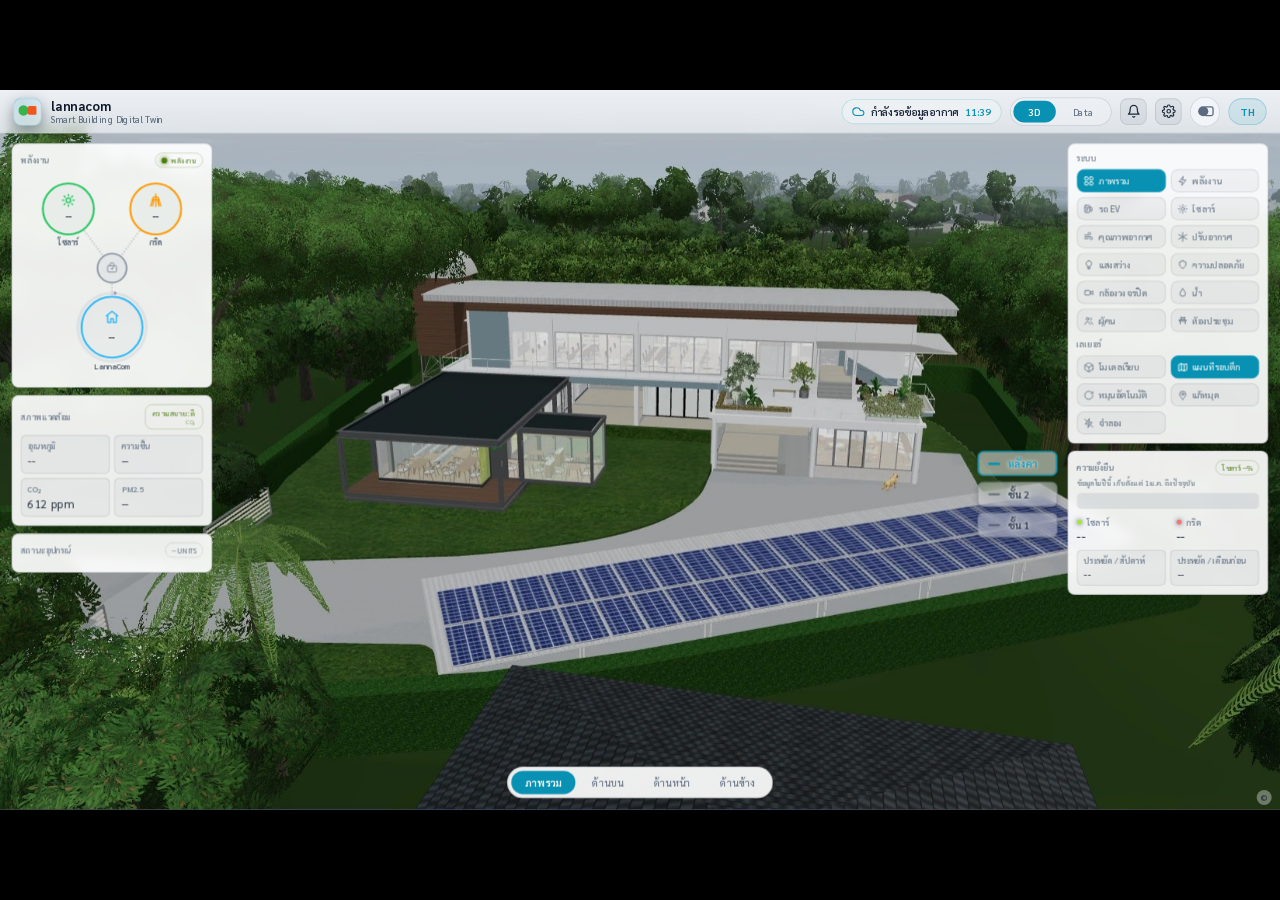
==== commit ce81e12f: "Showcase: map credit collapsed to a small (c) button" ====
--- a/index.html
+++ b/index.html
@@ -162,7 +162,7 @@
   <button data-view="side" data-i18n="view.side">Side</button>
 </nav>
 <div id="scStale" class="sc-hidden"></div>
-<div id="scCredit">© OpenStreetMap contributors (ODbL) · Microsoft building footprints (ODbL) · ESA WorldCover 2021 (CC BY 4.0)</div>
+<div id="scCredit" title="© OpenStreetMap contributors (ODbL) · Microsoft building footprints (ODbL) · ESA WorldCover 2021 (CC BY 4.0)"><b>©</b><span>OpenStreetMap contributors (ODbL) · Microsoft building footprints (ODbL) · ESA WorldCover 2021 (CC BY 4.0)</span></div>
 </div>
 </div>
 </div>
--- a/twin.css
+++ b/twin.css
@@ -3642,5 +3642,8 @@
 .sc-hidden { display: none !important; }
 /* ข้อมูลค้าง (HA ไม่ตอบ): ป้ายเล็กๆ มุมล่างซ้าย แทนแบนเนอร์ของ twin */
 #scStale { position: absolute; left: 14px; bottom: 12px; z-index: 40; padding: 4px 10px; border-radius: 999px; font: 600 12px/1.3 "Sarabun", sans-serif; color: var(--amber); background: var(--surface-solid); border: 1px solid rgba(var(--amber-rgb), .5); }
-/* เครดิตข้อมูลแผนที่ (ODbL/CC BY บังคับให้แสดง — ห้ามเอาออก) */
-#scCredit { position: absolute; right: 14px; bottom: 6px; z-index: 40; font: 500 10px/1.3 "Sarabun", sans-serif; color: rgba(var(--fg-rgb), .85); background: rgba(var(--s1-rgb), .55); padding: 2px 8px; border-radius: 999px; }
+/* เครดิตข้อมูลแผนที่ (ODbL/CC BY บังคับให้แสดง — ห้ามเอาออก): ย่อเป็นปุ่ม © เล็กๆ เหมือน #mapAttrib ของ twin (ผู้ใช้ 2026-10-04 ให้ซ่อน) ชี้เมาส์แล้วขยาย */
+#scCredit { position: absolute; right: 10px; bottom: 6px; z-index: 40; display: flex; align-items: center; height: 18px; max-width: 18px; overflow: hidden; white-space: nowrap; font: 500 10px/1 "Sarabun", sans-serif; color: rgba(var(--fg-rgb), .75); background: rgba(var(--s1-rgb), .35); border-radius: 999px; transition: max-width .25s ease; }
+#scCredit b { flex: none; width: 18px; text-align: center; font-weight: 600; }
+#scCredit span { padding-right: 8px; }
+#scCredit:hover { max-width: 640px; background: rgba(var(--s1-rgb), .7); }
